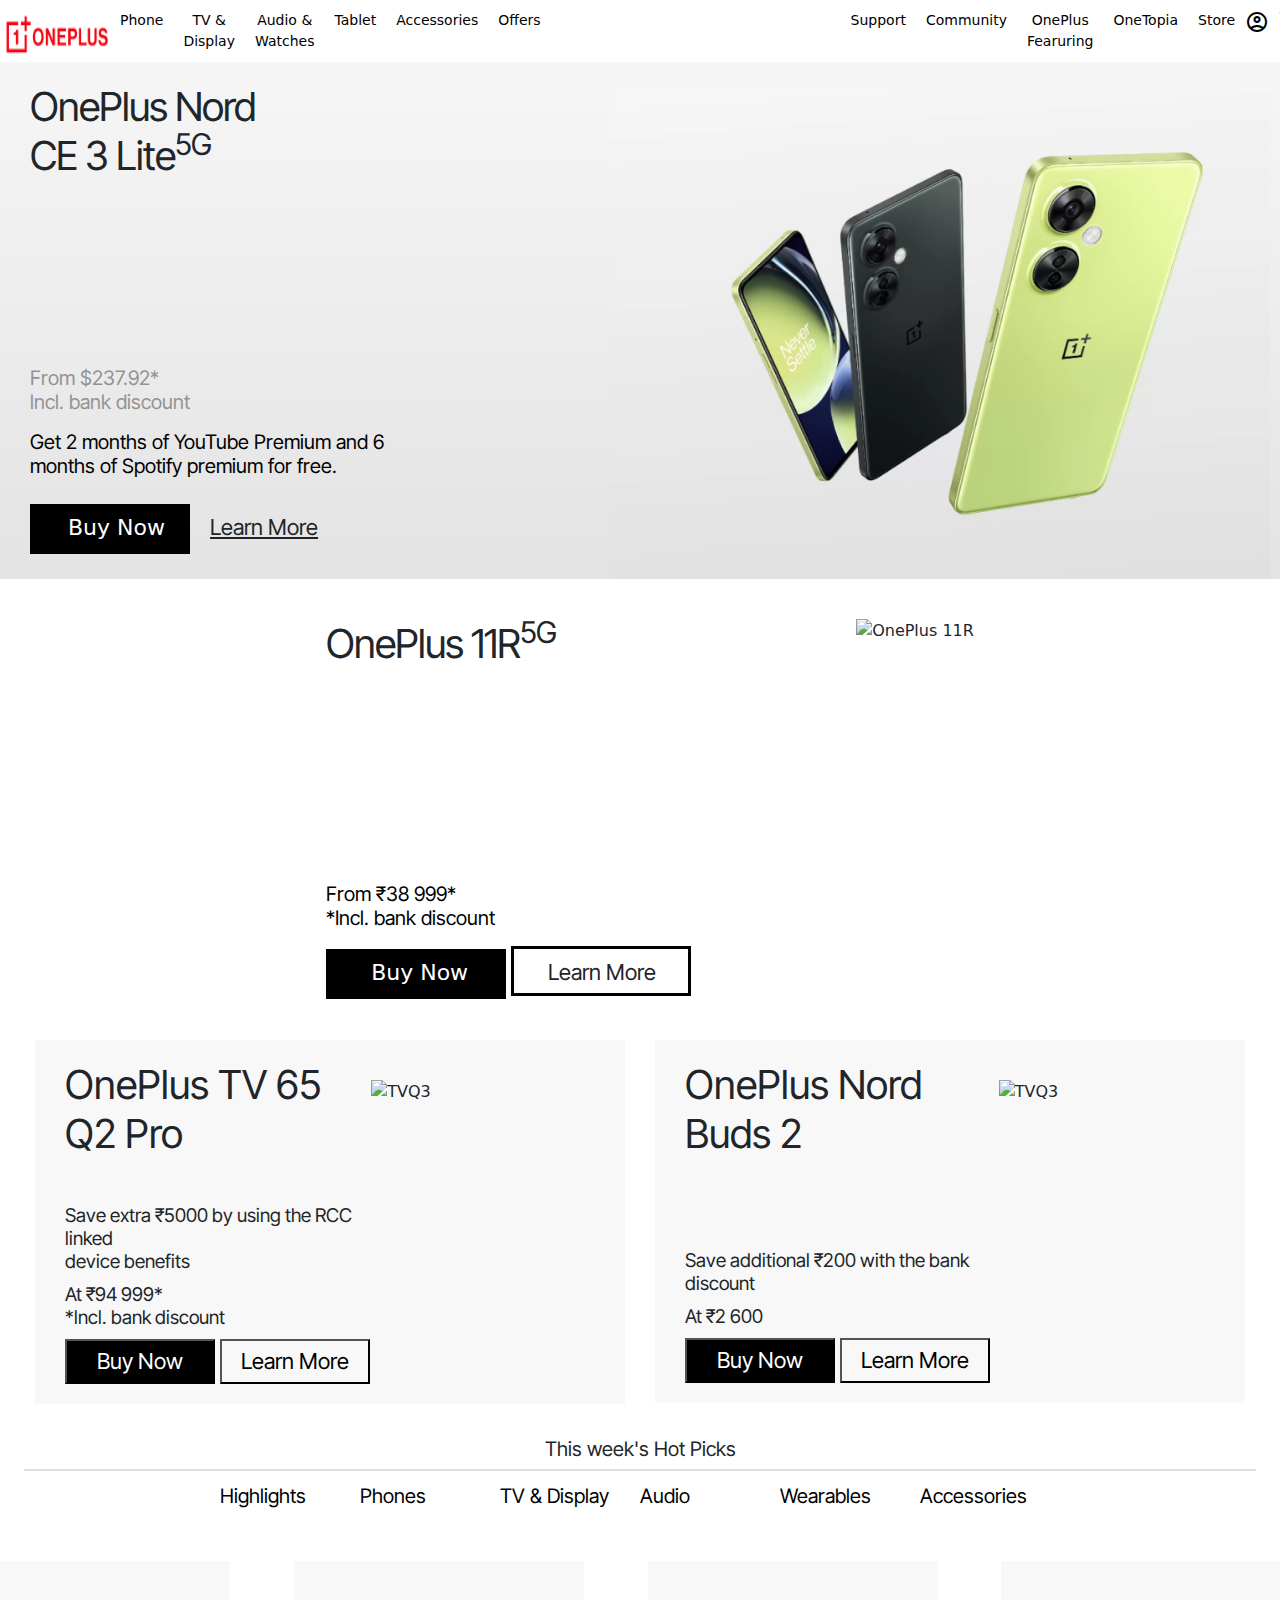
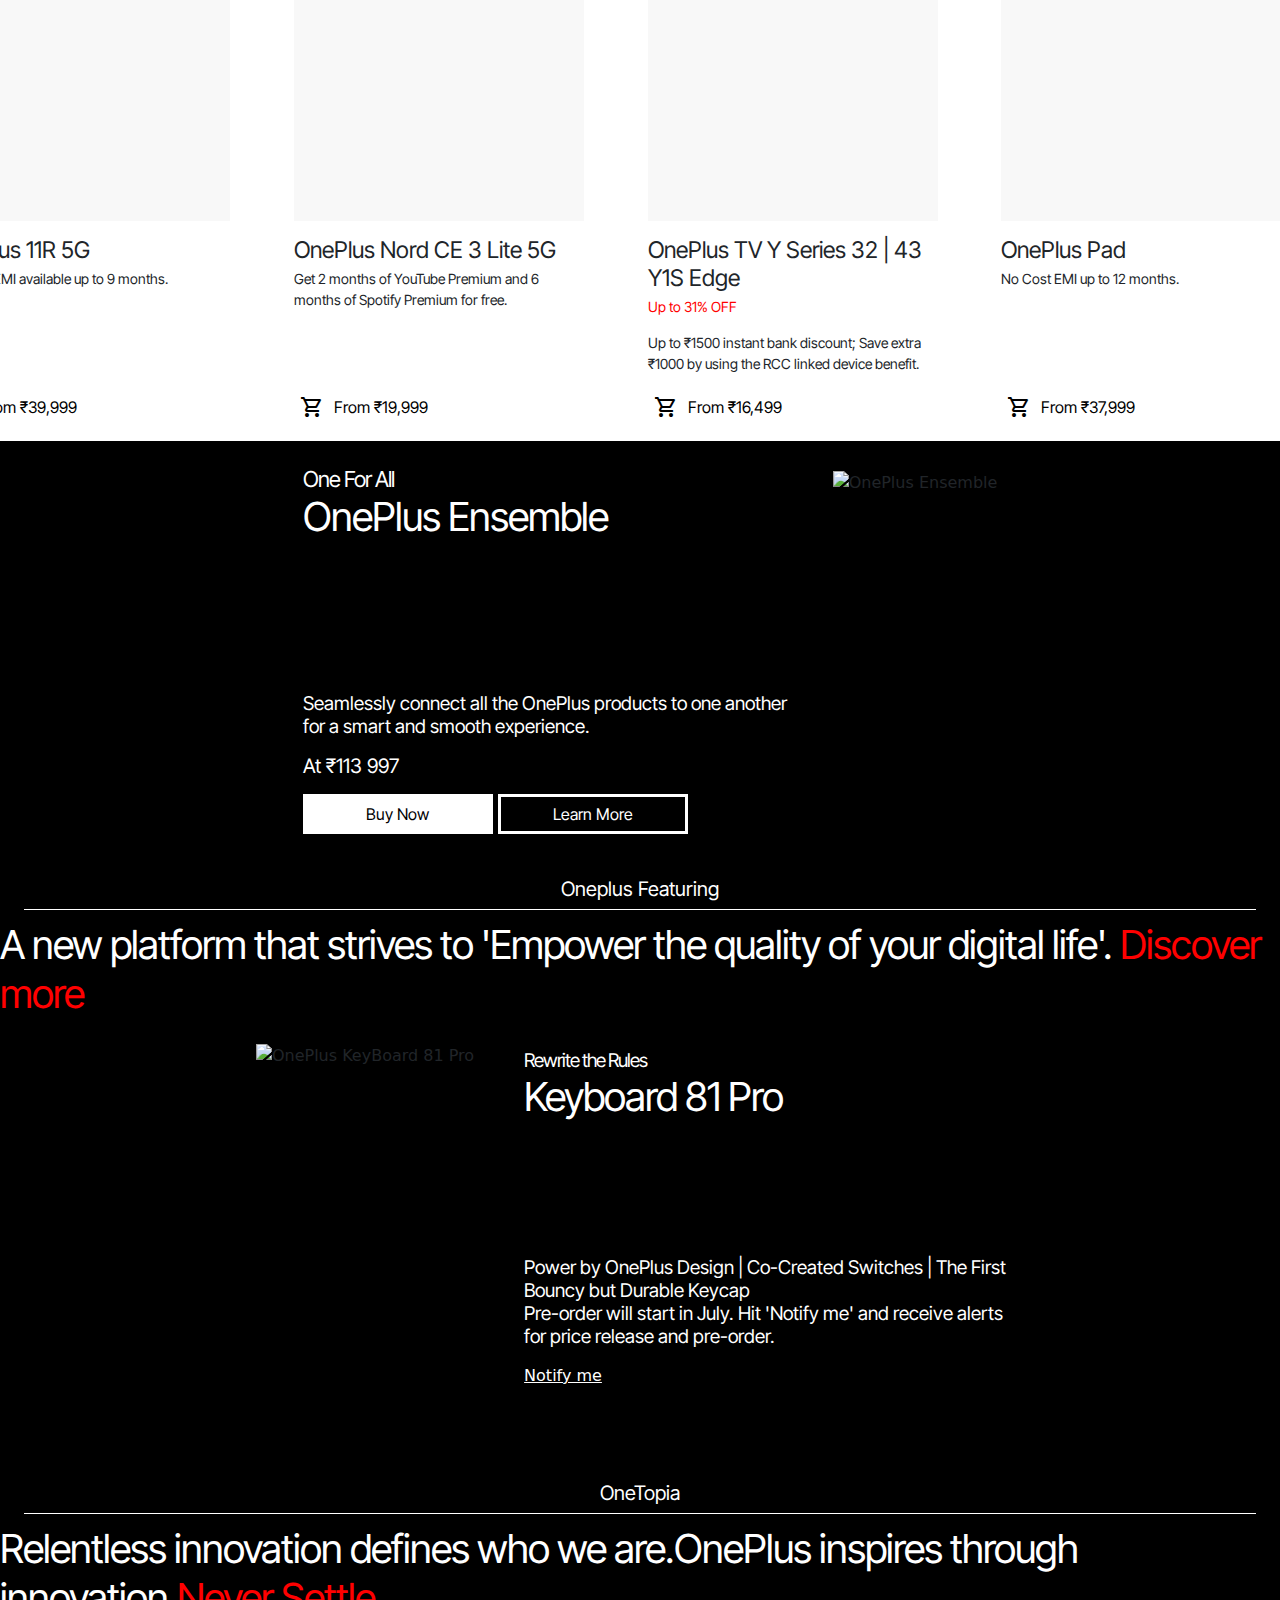
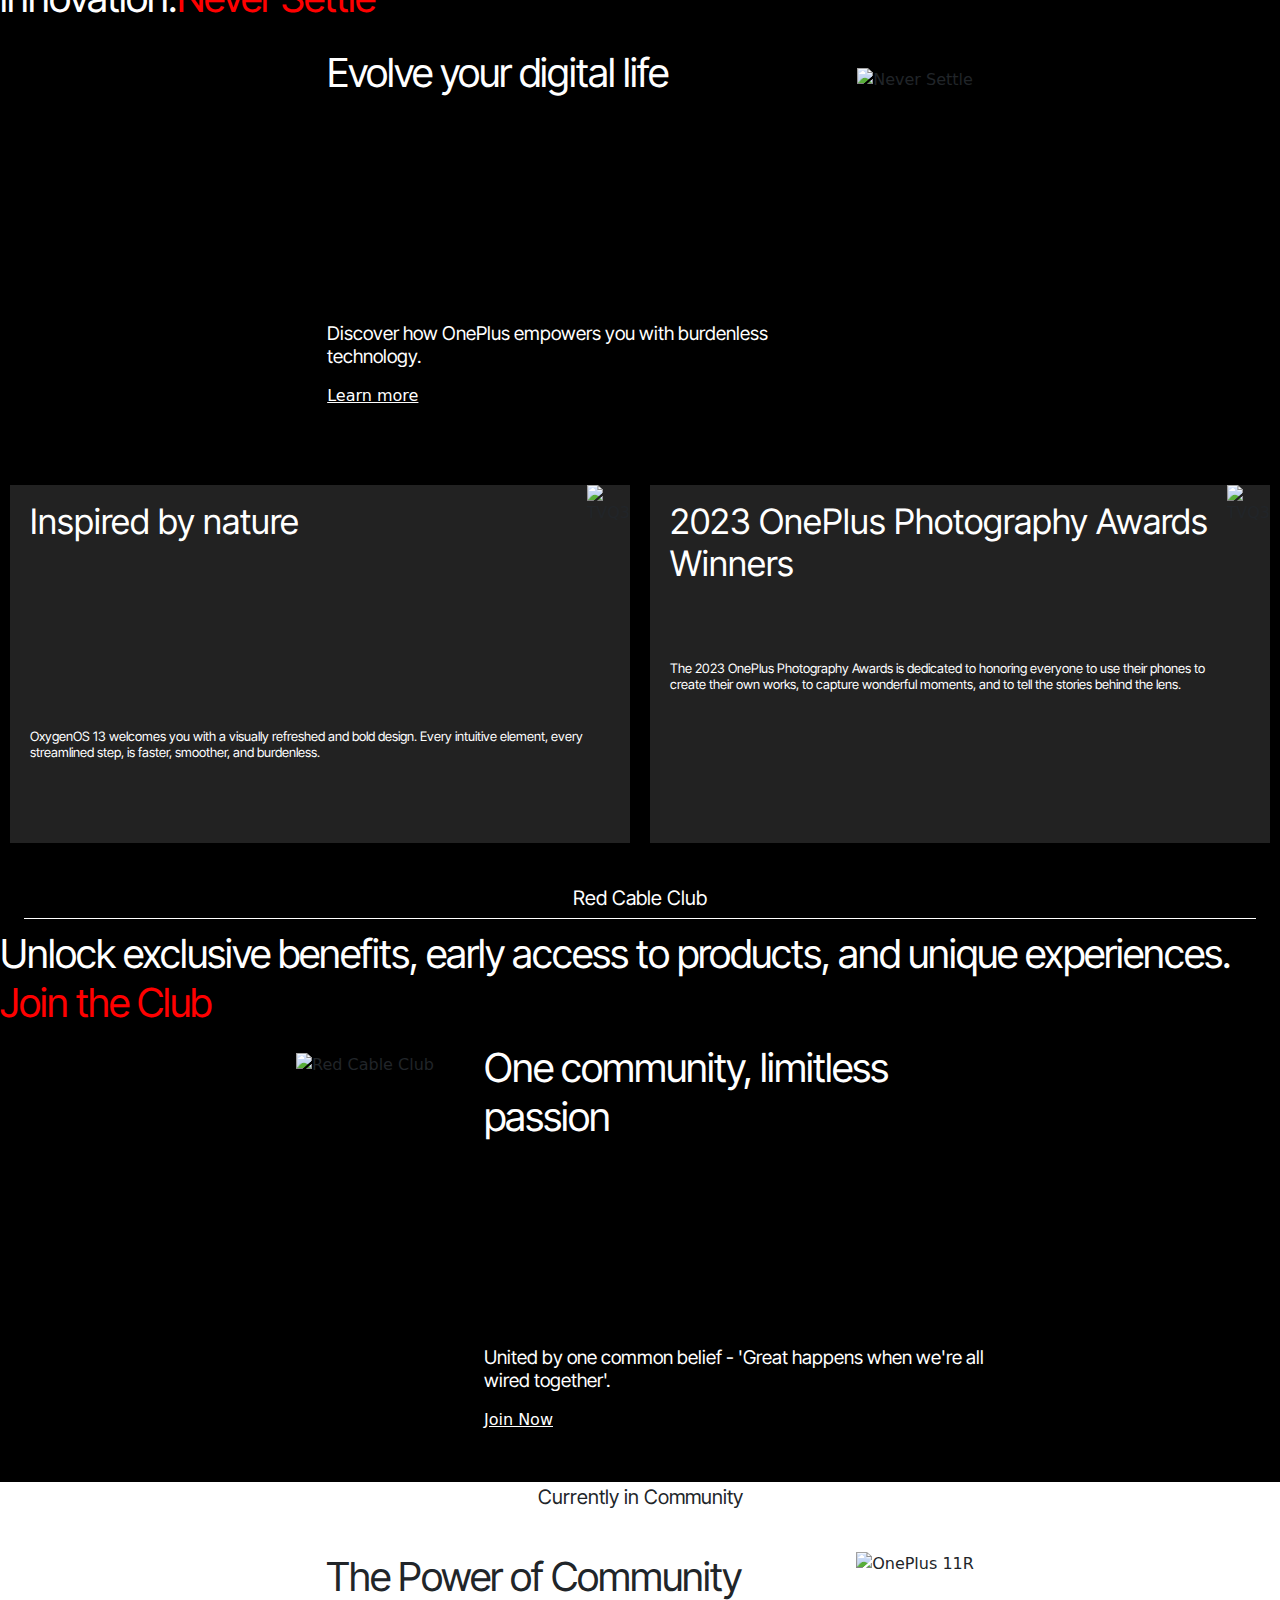
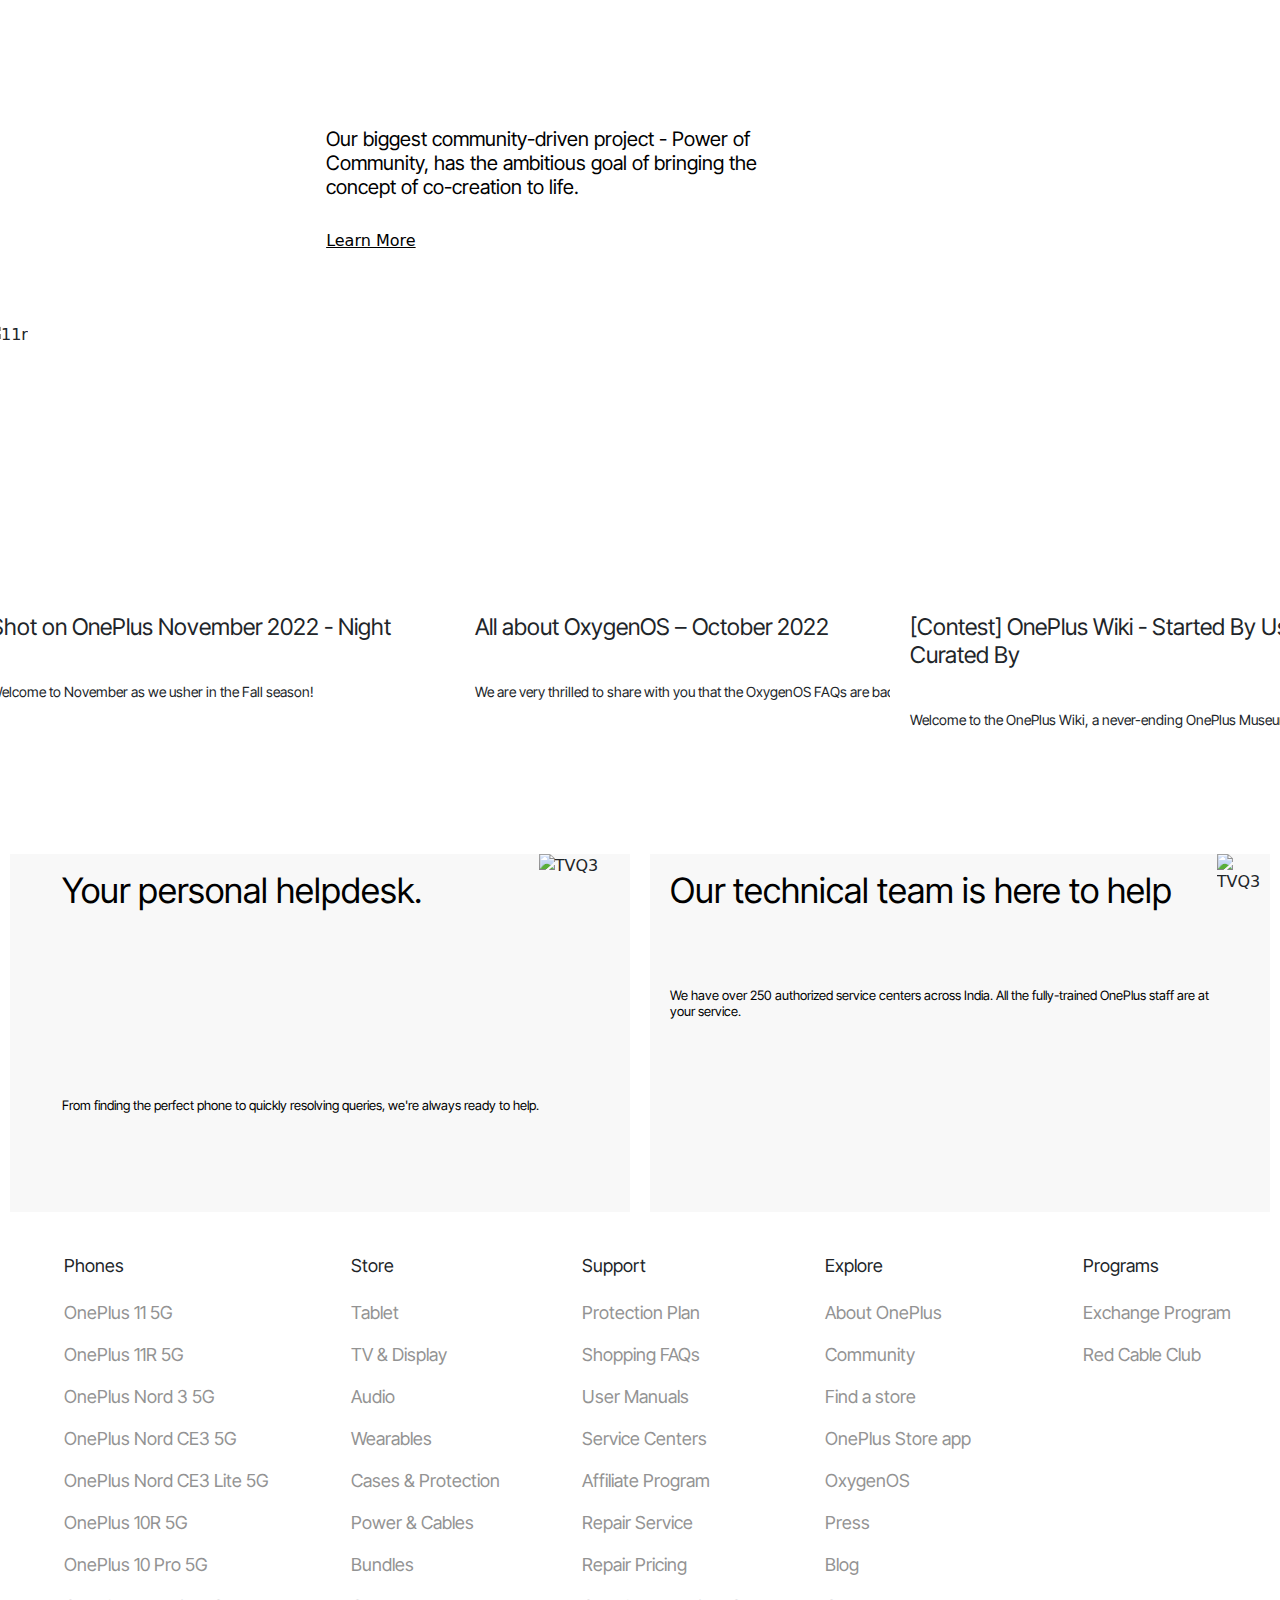
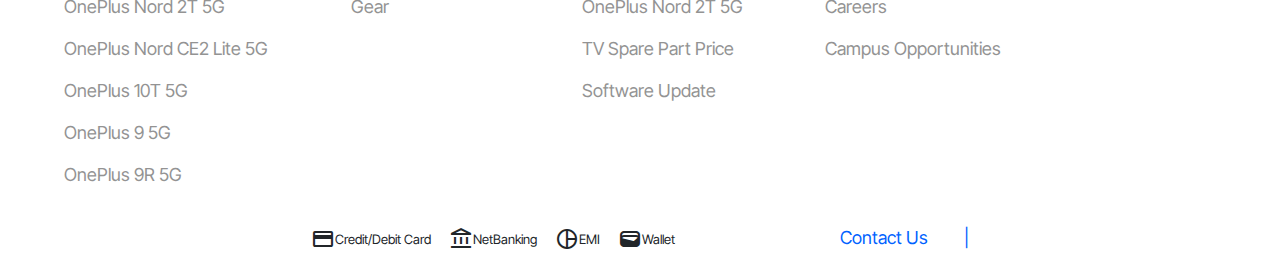
==== index.html @ 170c8ca6 "added more content to the page." ====
<!DOCTYPE html>
<html lang="en">
<head>
    <meta charset="UTF-8">
    <meta name="viewport" content="width=device-width, initial-scale=1.0">
    <title>OnePlus</title>
    <link rel="stylesheet" href="Assets/style.css">
    <link rel="stylesheet" href="Assets/mediaquaries.css">
    <link rel="stylesheet" href="https://cdn.jsdelivr.net/npm/bootstrap@5.3.0/dist/css/bootstrap.min.css">
    <link rel="stylesheet" href="https://fonts.googleapis.com/css2?family=Material+Symbols+Outlined:opsz,wght,FILL,GRAD@48,400,0,0" />
    <link rel="stylesheet" href="https://fonts.googleapis.com/css2?family=Material+Symbols+Outlined:opsz,wght,FILL,GRAD@48,400,0,0" />
    <link rel="stylesheet" href="https://fonts.googleapis.com/css2?family=Material+Symbols+Outlined:opsz,wght,FILL,GRAD@48,400,0,0" />
    <link rel="preconnect" href="https://fonts.googleapis.com">
    <link rel="preconnect" href="https://fonts.gstatic.com" crossorigin>
    <link href="https://fonts.googleapis.com/css2?family=Inter+Tight:wght@500&display=swap" rel="stylesheet">
    <link rel="stylesheet" href="https://fonts.googleapis.com/css2?family=Material+Symbols+Outlined:opsz,wght,FILL,GRAD@48,400,0,0" />
    <link rel="stylesheet" href="https://fonts.googleapis.com/css2?family=Material+Symbols+Outlined:opsz,wght,FILL,GRAD@48,400,0,0" />
    <link rel="stylesheet" href="https://fonts.googleapis.com/css2?family=Material+Symbols+Outlined:opsz,wght,FILL,GRAD@48,400,0,0" />
    <link rel="stylesheet" href="https://fonts.googleapis.com/css2?family=Material+Symbols+Outlined:opsz,wght,FILL,GRAD@48,400,0,0" />
</head>
<body>
    <div class="nav-contai">
            <div class="topnav">
                <img class="logo" src="Assets/Images/logo.png" alt="OnePlus">
                <a href="#home">Phone</a>
                <a href="#news">TV & Display</a>
                <a href="#contact">Audio & Watches</a>
                <a href="#about">Tablet</a>
                <a href="#about">Accessories</a>
                <a href="#about">Offers</a>
            </div>
            <div class="toprightnav">                                               
                <a href="#about">Support</a>
                <a href="#about">Community</a>
                <a href="#contact">OnePlus Fearuring</a>
                <a href="#news">OneTopia</a>
                <a href="#home">Store</a>
                <span style="margin-right: 10px;" class="material-symbols-outlined header">account_circle</span>
                <span style="margin-right: 10px;" class="material-symbols-outlined header">shopping_cart</span>
                <span style="margin-right: 10px;" class="material-symbols-outlined header">search</span>
            </div>   
    </div>

    <div class="CE3lite-contain">
        <div class="content-ce3lite">
            <div class="about-ce3lite">
                <div class="ce3title">
                    <p>OnePlus Nord<br>CE 3 Lite<sup>5G</sup></p>
                </div>
                <p class="pricece3">From $237.92*<br>lncl. bank discount</p>
                <p class="offerce3">Get 2 months of YouTube Premium and 6<br>months of Spotify premium for free.</p>
                <div class="buynow">
                    <p class="text_buynow">Buy Now</p>
                </div>
                <p class="learnmorece3">Learn More</p>
            </div>

            <div>
                <img class="ce3imag" src="Assets/Images/ce 3 lite.png" alt="OnePlus CE3lite">
            </div>
        </div>
    </div>

    <div class="one11R-contain">
        <div class="content-11r">
            <div class="about-11r">
                <p class="title11R">OnePlus 11R<sup>5G</sup></p>
                <p class="offer11r">Save additional ₹6 000 with exchange bonus and ₹1 000 with bank discount.<BR>No Cost EMI available up to 12 months.</p>
                <p class="pricec11r">From ₹38 999*<br>*Incl. bank discount</p>
                <div class="buynow11r">
                    <p class="text_buynow11r">Buy Now</p>                
                </div>
                <div class="learnmore11r">
                    <p class="textlearnmore11r">Learn More</p>
                </div>
            </div>

            <div>
                <img class="image11R" src="https://oasis.opstatics.com/content/dam/oasis/page/2023/in/large-card/oneplus-11/Large_product_card_3model_PC.jpg.thumb.webp" alt="OnePlus 11R">
            </div>
        </div>
    </div>

    <div class="two-product-container">
        <div class="TVQ2">
            <div class="about-tvq2">
                <div class="title-tvq2">
                    <p>OnePlus TV 65<br>Q2 Pro</p>
                </div>
                <p class="offer-tvq2">Save extra ₹5000 by using the RCC linked<br>device benefits</p>
                <p class="price-tvq2">At ₹94 999*<br>*lncl. bank discount</p>
                <button class="buynowtvq2">Buy Now</button>
                <button class="learnmoretvq2">Learn More</button>
            </div>

            <div class="image-cont-tvq2">
                <img class="imagetvq2" src="https://oasis.opstatics.com/content/dam/oasis/page/2023/in/medium-product-card/TV-65-Q2-Pro-pc-2.7.png.thumb.webp" alt="TVQ3">
            </div>
        </div>
        <div class="nordbuds">
            <div class="about-nordbuds">
                <div class="title-nordbuds">
                    <p>OnePlus Nord<br>Buds 2</p>
                </div>
                <p class="offer-nordbuds">Save additional ₹200 with the bank discount</p>
                <p class="price-nordbuds">At ₹2 600</p>
                <button class="buynownordbuds">Buy Now</button>
                <button class="learnmorenordbuds">Learn More</button>
            </div>

            <div class="image-cont-nordbuds">
                <img class="imagenordbuds" src="https://oasis.opstatics.com/content/dam/oasis/page/2023/in/medium-product-card/Nord-buds-2-pc.png.thumb.webp" alt="TVQ3">
            </div>
        </div>
    </div>

    <div class="This_week">
        <div class="this_week_title">
            <p class="hot_picks">
                This week's Hot Picks
            </p>
            <div class="empty_div_1"></div>
        </div>

        <div class="this_week_line"></div>

        <div class="this_week_list">
            <div class="this_week_list_items">
                <a href="#home">Highlights</a>
                <a href="#news">Phones</a>
                <a href="#contact">TV & Display</a>
                <a href="#about">Audio</a>
                <a href="#about">Wearables</a>
                <a href="#about">Accessories</a>
            </div>
            <div class="empty_div_2"></div>
        </div>

        <div class="this_week_product">
            <div class="this_week_11r">
                <div class="main_contain">
                    <div class="image_contain">
                        <img class="this_week_11r_img" src="https://image01-in.oneplus.net/ebp/202305/31/1-m00-51-66-cpgm7wr26omaegnzaaniaca13ya555.png" alt="11r">
                    </div>
                    <P class="this_week_11r_title">OnePlus 11R 5G</P>
                    <p class="this_week_11r_des">No Cost EMI available up to 9 months.</p>
                    <button style="margin-top: 95px;" class="price_button"><span style="margin-right: 10px;" class="material-symbols-outlined">shopping_cart</span>From ₹39,999</button>
                </div>
            </div>
            <div class="this_week_ce3lte">
                <div class="main_contain">
                    <div class="image_contain">
                        <img class="this_week_ce3_img" src="https://image01-in.oneplus.net/ebp/202303/29/1-m00-50-fd-cpgm7wqj5riagurqaakzkxnnips198.png" alt="">
                    </div>
                    <p class="this_week_ce3lte_title">OnePlus Nord CE 3 Lite 5G</p>
                    <p class="this_week_ce3lte_des">Get 2 months of YouTube Premium and 6 months of Spotify Premium for free.</p>
                    <button style="margin-top: 74px;" class="price_button"><span style="margin-right: 10px;" class="material-symbols-outlined">shopping_cart</span>From ₹19,999</button>
                </div>
            </div>
            <div class="this_week_tvy">
                <div class="main_contain">
                    <div class="image_contain">
                        <img class="this_week_tvy_img" src="https://image01-in.oneplus.net/ebp/202212/27/1-m00-4c-30-cpgm7moqqlgacqqqaary8omzel0913.png" alt="">
                    </div>
                    <p class="this_week_tvy_title">OnePlus TV Y Series 32 | 43 <br>Y1S Edge</p>
                    <p class="this_week_tvy_offer">Up to 31% OFF</p>
                    <p class="this_week_tvy_des">Up to ₹1500 instant bank discount; Save extra ₹1000 by using the RCC linked device benefit.</p>
                    <button class="price_button"><span style="margin-right: 10px;" class="material-symbols-outlined">shopping_cart</span>From ₹16,499</button>
                </div>
            </div>
            <div class="this_week_pad">
                <div class="main_contain">
                    <div class="image_contain">
                        <img class="this_week_pad_img" src="https://image01-in.oneplus.net/ebp/202304/13/1-m00-51-1b-cpgm7wq35waawfbbaas0vraswfq234.png" alt="">
                    </div>
                    <p class="this_week_pad_title">OnePlus Pad</p>
                    <p class="this_week_pad_des">No Cost EMI up to 12 months.</p>
                    <button style="margin-top: 95px;" class="price_button"><span style="margin-right: 10px;" class="material-symbols-outlined">shopping_cart</span>From ₹37,999</button>
                </div>
            </div>
        </div>
    </div>

    <div style="height: auto;" class="oneplus-more-back-contain">
        <div class="OnePlus-Ensemble">
            <div class="content-ensemble">
                <div class="about-ensemble">
                    <p class="title1ensemble">One For All</p>
                    <p class="title2ensemble">OnePlus Ensemble</p>
                    <p class="offerensemble">Seamlessly connect all the OnePlus products to one another for a smart and smooth experience.</p>
                    <p class="priceensemble">At ₹113 997</p>
                    <button class="buynowensemble">
                        Buy Now               
                    </button>
                    <button class="learnmoreensemble">
                        Learn More
                    </button>
                </div>

                <div>
                    <img class="imageensemble" src="https://oasis.opstatics.com/content/dam/oasis/page/2023/in/home/oneplus-ecosystem/largecard.jpg.thumb.webp" alt="OnePlus Ensemble">
                </div>               
            </div>
        </div>

        <div class="oneplus-featuring">
            <div class="featuring_title">
                <p class="Fearuring-titl">
                    Oneplus Featuring
                </p>
                <div class="empty_div_3"></div>
            </div>
    
            <div class="fearuring_line"></div>
        </div>

        <div class="keyyboard81">
            <div class="ke81-header"><p class="ke81-header-text">A new platform that strives to 'Empower the quality of your digital life'. <span style="color: red;">Discover more</span></p></div>

            <div class="content-ke81">
                <div >
                    <img class="image-ke81" src="https://oasis.opstatics.com/content/dam/oasis/page/2023/home/keyboard/20230406-keyboard-pc.jpg.thumb.webp" alt="OnePlus KeyBoard 81 Pro">
                </div>  

                <div class="about-ke81">
                    <p class="title1ke81">Rewrite the Rules</p>
                    <p class="title2ke81">Keyboard 81 Pro</p>
                    <p class="offereke81">Power by OnePlus Design | Co-Created Switches | The First Bouncy but Durable Keycap <br>Pre-order will start in July. Hit 'Notify me' and receive alerts for price release and pre-order.</p>
                    <p class="notifyke81">Notify me</p>
                </div>  
            </div>           
        </div>

        <div class="topia-contain">
            <div class="topia_title">
                <p class="topia-titl">
                    OneTopia
                </p>
                <div class="empty_div_4"></div>
            </div>
    
            <div class="topia_line"></div>
        </div>

        <div class="Never-Settle">
            <div class="Settle-header"><p class="settle-header-text">Relentless innovation defines who we are.OnePlus inspires through innovation.<span style="color: red;">Never Settle</span> </p></div>

            <div class="content-Settle">
                <div class="about-Settle">
                    <p class="title1Settle">Evolve your digital life</p>
                    <p class="offerSettle">Discover how OnePlus empowers you with burdenless technology.</p>
                    <p class="learnSettle">Learn more</p>
                </div>

                <div>
                    <img class="imageSettle" src="https://oasis.opstatics.com/content/dam/oasis/page/2022/operation/sep/0906/homepage/OneTopia-PC.jpg.thumb.webp" alt="Never Settle">
                </div>               
            </div>
        </div>

        <div class="two-product-container-2">
            <div class="nature">
                <div class="about-nature">
                    <div class="title-nature">
                        <p>Inspired by nature</p>
                    </div>
                    <p class="offer-nature">OxygenOS 13 welcomes you with a visually refreshed and bold design. Every intuitive element, every streamlined step, is faster, smoother, and burdenless.</p>
                </div>
    
                <div class="image-cont-nature">
                    <img class="imagenature" src="https://oasis.opstatics.com/content/dam/oasis/page/2022/new-homepage/na/homepage/oxygenos13-pc.jpg.thumb.webp" alt="TVQ3">
                </div>
            </div>
            <div class="Awards">
                <div class="about-awards">
                    <div class="title-awards">
                        <p>2023 OnePlus Photography Awards Winners</p>
                    </div>
                    <p class="offer-awards">The 2023 OnePlus Photography Awards is dedicated to honoring everyone to use their phones to create their own works, to capture wonderful moments, and to tell the stories behind the lens.</p>
                </div>
    
                <div class="image-cont-awards">
                    <img class="imageawards" src="https://oasis.opstatics.com/content/dam/oasis/page/2023/photo/small-pc.jpg.thumb.webp" alt="TVQ3">
                </div>
            </div>
        </div>

        <div class="topia-contain">
            <div class="topia_title">
                <p class="topia-titl">
                    Red Cable Club
                </p>
                <div class="empty_div_4"></div>
            </div>
    
            <div class="topia_line"></div>
        </div>

        <div class="keyyboard81">
            <div class="ke81-header"><p class="ke81-header-text">Unlock exclusive benefits, early access to products, and unique experiences. <span style="color: red;"> Join the Club</span></p></div>

            <div class="content-ke81"> 
                <div >
                    <img class="image-ke81" src="https://oasis.opstatics.com/content/dam/oasis/page/2023/in/large-card/rcc/RCC-homepage.jpg.thumb.webp" alt="Red Cable Club">
                </div> 

                <div class="about-ke81">
                    <p class="title2ke81">One community, limitless passion</p>
                    <p class="offereke81-2">United by one common belief - 'Great happens when we're all wired together'.</p>
                    <p class="notifyke81">Join Now</p>
                </div>  
            </div>           
        </div>

    </div>

    <div class="this_week_title" style="justify-content: center;">
        <p class="hot_picks">
            Currently in Community
        </p>
        <div class="empty_div_1"></div>
    </div>
    
    <div class="one11R-contain">
        <div class="content-11r">
            <div class="about-11r">
                <p class="title11R">The Power of Community</p>
                <p class="offer11r" style="color: black;">Our biggest community-driven project - Power of Community, has the ambitious goal of bringing the concept of co-creation to life.</p>
                <p class="notifyke81-2" style="color: black; margin-top: 30px;">Learn More</p>
            </div>

            <div>
                <img class="image11R" src="https://oasis.opstatics.com/content/dam/oasis/page/2022/new-homepage/na/homepage/POC-pc.jpg.thumb.webp" alt="OnePlus 11R">
            </div>
        </div>
    </div>

    <div class="this_week_product-2">
        <div class="this_week_11r-2">
            <div class="main_contain-2">
                <div class="image_contain-2">
                    <img class="this_week_11r_img-2" src="https://oasis.opstatics.com/content/dam/oasis/page/2022/na/home/sqcard/card1pc.jpg.thumb.webp" alt="11r">
                </div>
                <P class="this_week_11r_title" style="margin-left: 20px; margin-top: 30px;">Shot on OnePlus November 2022 - Night</P>
                <p class="this_week_11r_des" style="margin-left: 20px; margin-top: 40px;">Welcome to November as we usher in the Fall season!</p>
            </div>
        </div>
        <div class="this_week_ce3lte">
            <div class="main_contain-2">
                <div class="image_contain-2">
                    <img class="this_week_ce3_img-2" src="https://oasis.opstatics.com/content/dam/oasis/page/2022/na/home/sqcard/card2pc.jpg.thumb.webp" alt="">
                </div>
                <p class="this_week_ce3lte_title" style="margin-left: 20px; margin-top: 30px;">All about OxygenOS – October 2022</p>
                <p class="this_week_11r_des" style="margin-left: 20px; margin-top: 40px;">We are very thrilled to share with you that the OxygenOS FAQs are back!</p>
            </div>
        </div>
        <div class="this_week_tvy">
            <div class="main_contain-2">
                <div class="image_contain-2">
                    <img class="this_week_tvy_img-2" src="https://oasis.opstatics.com/content/dam/oasis/page/2022/na/home/sqcard/card3pc.jpg.thumb.webp" alt="">
                </div>
                <p class="this_week_tvy_title" style="margin-left: 20px; margin-top: 30px;">[Contest] OnePlus Wiki - Started By Us, Curated By</p>
                <p class="this_week_11r_des" style="margin-left: 20px; margin-top: 40px;">Welcome to the OnePlus Wiki, a never-ending OnePlus Museum.</p>
            </div>
        </div>
    </div>

    <div class="two-product-container-2">
        <div class="nature-2">
            <div class="about-nature">
                <div class="title-nature-2">
                    <p>Your personal helpdesk.</p>
                </div>
                <p class="offer-nature-2">From finding the perfect phone to quickly resolving queries, we're always ready to help.</p>
            </div>

            <div class="image-cont-nature">
                <img class="imagenature" src="https://oasis.opstatics.com/content/dam/oasis/page/2022/new-homepage/na/homepage/support/Helpdesk-PC.jpg.thumb.webp" alt="TVQ3">
            </div>
        </div>
        <div class="Awards-2">
            <div class="about-awards">
                <div class="title-awards-2">
                    <p>Our technical team is here to help</p>
                </div>
                <p class="offer-awards-2">We have over 250 authorized service centers across India. All the fully-trained OnePlus staff are at your service.</p>
            </div>

            <div class="image-cont-awards">
                <img class="imageawards" src="https://oasis.opstatics.com/content/dam/oasis/page/2022/operation/sep/0906/homepage/Service-Center-desktop.jpg.thumb.webp" alt="TVQ3">
            </div>
        </div>
    </div>

    <div class="footer">
        <div class="footer-pages">
            <div class="phones-list">
            <ul style="list-style-type: none; padding: 0px;">
                <li class="list_title">Phones</li>
                <li class="content">OnePlus 11 5G</li>
                <li class="content">OnePlus 11R 5G</li>
                <li class="content">OnePlus Nord 3 5G</li>
                <li class="content">OnePlus Nord CE3 5G</li>
                <li class="content">OnePlus Nord CE3 Lite 5G</li>
                <li class="content">OnePlus 10R 5G</li>
                <li class="content">OnePlus 10 Pro 5G</li>
                <li class="content">OnePlus Nord 2T 5G</li>
                <li class="content">OnePlus Nord CE2 Lite 5G</li>
                <li class="content">OnePlus 10T 5G</li>
                <li class="content">OnePlus 9 5G</li>
                <li class="content">OnePlus 9R 5G</li>
           </ul>
         </div>
         <div class="store-list">
            <ul style="list-style-type: none; padding: 0px;">
                <li class="list_title">Store</li>
                <li class="content">Tablet</li>
                <li class="content">TV & Display</li>
                <li class="content">Audio</li>
                <li class="content">Wearables</li>
                <li class="content">Cases & Protection</li>
                <li class="content">Power & Cables</li>
                <li class="content">Bundles</li>
                <li class="content">Gear</li>
           </ul>
         </div>
         <div class="support-list">
            <ul style="list-style-type: none; padding: 0px;">
                 <li class="list_title">Support</li>
                 <li class="content">Protection Plan</li>
                 <li class="content">Shopping FAQs</li>
                 <li class="content">User Manuals</li>
                 <li class="content">Service Centers</li>
                 <li class="content">Affiliate Program</li>
                 <li class="content">Repair Service</li>
                 <li class="content">Repair Pricing</li>
                 <li class="content">OnePlus Nord 2T 5G</li>
                 <li class="content">TV Spare Part Price</li>
                 <li class="content">Software Update</li>
            </ul>
         </div>
         <div class="explore-list">
            <ul style="list-style-type: none; padding: 0px;">
                 <li class="list_title">Explore</li>
                 <li class="content">About OnePlus </li>
                 <li class="content">Community</li>
                 <li class="content">Find a store</li>
                 <li class="content">OnePlus Store app</li>
                 <li class="content">OxygenOS</li>
                 <li class="content">Press</li>
                 <li class="content">Blog</li>
                 <li class="content">Careers</li>
                 <li class="content">Campus Opportunities</li>
            </ul>
         </div>
         <div class="program-list">
            <ul style="list-style-type: none; padding: 0px;">
                 <li class="list_title">Programs</li>
                 <li class="content">Exchange Program</li>
                 <li class="content">Red Cable Club</li>
            </ul>
         </div>
        </div>
        <div class="footer-contact">
            <div class="payment">
                <span class="material-symbols-outlined card" style="border-width: 0px;">credit_card</span>
                <p style="font-family: 'Inter Tight', sans-serif;font-size: 13px;margin-bottom: 0px;margin-top: 3px;" >Credit/Debit Card</p>
                <span class="material-symbols-outlined bank">account_balance</span>    
                <p style="font-family: 'Inter Tight', sans-serif;font-size: 13px;margin-bottom: 0px;margin-top: 3px;">NetBanking</p>
                <span class="material-symbols-outlined pie">pie_chart</span>
                <p style="font-family: 'Inter Tight', sans-serif;font-size: 13px;margin-bottom: 0px;margin-top: 3px;">EMI</p>
                <span class="material-symbols-outlined wallet">wallet</span>
                <p style="font-family: 'Inter Tight', sans-serif;font-size: 13px;margin-bottom: 0px;margin-top: 3px;">Wallet</p>
            </div>
            <div class="contact-info">
                <pre style="display: inline-block;font-family: 'Inter Tight', sans-serif;font-size: 18px;color: rgb(0, 98, 255);">Contact Us         |    </pre>
            </div>    
        </div>
    </div>
    
</body>
</html>
---- Assets/style.css ----
body {
  margin: 0;
  font-family: Arial, Helvetica, sans-serif;
}
.nav-contai{
  display: flex;
  gap: 290px;
  justify-content: center;
}
.topnav {
  background-color: white;
  display: flex;
}
.topnav a {
  color: black;
  text-align: center;
  padding-left: 10px;
  padding-right: 10px;
  padding-bottom: 6px;
  text-decoration: none;
  font-size: 14px;
  padding-top: 10px;
}
.logo{
  width: 110px;
  margin-top: 3px;
}
.topnav a:hover {
  border-bottom-style:solid;
  border-color: red;
}
.toprightnav {
  overflow: hidden;
  background-color: white;
  display: flex;
}
.toprightnav a {
  color: black;
  text-align: center;
  padding-left: 10px;
  padding-right: 10px;
  padding-bottom: 5px;
  text-decoration: none;
  font-size: 14px;
  padding: 10px;
}
.toprightnav a:hover {
  border-bottom-style:solid;
  border-color: red;
} 
.header{
  color: black;
  text-align: center;
  text-decoration: none;
  font-size: 14px;
  padding-top: 10px;
}
.header:hover{
  border-bottom-style:solid;
  border-color: red;
}
.CE3lite-contain{
  background: rgb(227,227,227);
  background: linear-gradient(0deg, rgba(227,227,227,1) 0%, rgba(246,246,246,1) 100%);
  height: 650px;
}
.content-ce3lite{
  display: flex;
  justify-content: center;
  gap: 300px;
}
.ce3title{
  font-family: 'Inter Tight', sans-serif;
  font-size: 40px;
  font-style: normal;
  font-weight: 400;
  line-height: normal;
  letter-spacing: -1px;
  display: inline-block;
  margin-top: 61px;
}
.ce3imag{
  width: 700px;
  display: inline-block;
  margin-top: 50px;
}
.pricece3{
  color: #939393;
  font-family: 'Inter Tight', sans-serif;
  font-size: 20px;
  font-style: normal;
  font-weight: 400;
  line-height: normal;
  margin-top: 220px;
}
.offerce3{
  color: #000;
  font-family: 'Inter Tight', sans-serif;
  font-size: 18px;
  font-style: normal;
  font-weight: 400;
  line-height: normal;
  margin-top: 35px;
}
.buynow{
  background-color: #000;
  display: inline-block;
  color: white;
  height: 40px;
  width: 150px;
  margin-top: 10px;
}
.text_buynow{
  margin-top: 7px;
  margin-left: 46px;
}
.learnmorece3{
  display: inline-block;
  font-family: 'Inter Tight', sans-serif;
  font-size: 14px;
  margin-left: 42px;
  text-decoration-line: underline;
}
.title1ensemble{
  margin-bottom: 0px;
  font-family: 'Inter Tight', sans-serif;
  line-height: normal;
  letter-spacing: -1px;
  font-size: 22px;
  color: white;
  margin-top: 15px;
}
.title11R{
  font-family: 'Inter Tight', sans-serif;
  font-size: 40px;
  font-style: normal;
  font-weight: 400;
  line-height: normal;
  letter-spacing: -1px;
  display: inline-block;
  margin-top: 61px;
}
.title2ensemble{
  font-family: 'Inter Tight', sans-serif;
  font-size: 40px;
  font-style: normal;
  font-weight: 400;
  line-height: normal;
  letter-spacing: -1px;
  display: inline-block;
  margin-top: 61px;
  color: white;
}
.offer11r{
  font-size: 15px;
  margin-top: 148px;
  color: #000;
  font-family: 'Inter Tight', sans-serif;
  font-style: normal;
  font-weight: 400;
  line-height: normal;
}
.offerensemble{
  font-size: 15px;
  margin-top: 148px;
  color: #ffffff;
  font-family: 'Inter Tight', sans-serif;
  font-style: normal;
  font-weight: 400;
  line-height: normal;
}
.content-11r,
.content-ensemble{
  display: flex;
  justify-content: center;
  gap: 30px;
}
.about-11r,
.about-ensemble{
  margin: 0px;
}
.image11R,
.imageensemble{
  width: 720px;
  margin-top:70px;
}
.learnmore11r{
  display: inline-block;
  border: solid black 3px;
  padding: 0px;
  width: 220px;
}
.buynow11r{
  width: 220px;
  display: inline-block;
  background-color: #000;
  color: white;

  height: 40px;
  margin-top: 0px;
}
.text_buynow11r{
  margin-left: 80px;
  margin-top: 8px;
}
.priceensemble{
  color: #ffffff;
  font-family: 'Inter Tight', sans-serif;
  font-size: 18px;
  font-style: normal;
  font-weight: 400;
  line-height: normal;
}
.oneplus-more-back-contain{
  background-color: #000;
}
.pricec11r{
  color: #000;
  font-family: 'Inter Tight', sans-serif;
  font-size: 18px;
  font-style: normal;
  font-weight: 400;
  line-height: normal;
}
.textlearnmore11r{
  margin-bottom: 5px;
  margin-top: 7px;
  font-family: 'Inter Tight', sans-serif;
  margin-left: 65px;
}
.footer-pages{
  display: flex;
  grid-template-columns: 420px 240px 240px 240px 240px;
  justify-content: center;
  gap: 85px;
}
.list_title{
  font-family: 'Inter Tight', sans-serif;
  font-size: 18px;
  font-style: normal;
  margin-bottom: 20px;
}
.content{
  font-family: 'Inter Tight', sans-serif;
  font-size: 18px;
  font-style: normal;
  margin-top: 15px;
  color: #939393;
}
.phones-list,
.store-list,
.support-list,
.explore-list,
.program-list{
  margin-top: 61px;
}
.payment{
  display: flex;
  margin-top: 61px;
}
.wallet,
.pie,
.bank{
  margin-left: 18px;
}
.footer-contact{
  display: flex;
  grid-template-columns: 600px 300px;
  column-gap: 0px;
  justify-content: center;
  align-items: center;
  gap: 300px;
}
.contact-info{
  margin-top: 79px;
}
.two-product-container{
  margin-top: 61px;
  display: flex;
  justify-content: center;
  gap: 20px;
}
.TVQ2{
  width: 586px;
  height: 350px;
  background-color: #F8F8F8;
}
.about-tvq2,
.about-nordbuds{
  display: inline-block;
}
.title-tvq2,
.title-nordbuds{
  font-family: 'Inter Tight', sans-serif;
  font-size: 35px;
  font-style: normal;
  font-weight: 400;
  line-height: normal;
  display: inline-block;
  margin-top: 15px;
}
.offer-tvq2{
  font-size: 13px;
  font-family: 'Inter Tight', sans-serif;
  line-height: normal;
  margin-bottom: 10px;
  margin-top: 90px;
}
.price-tvq2,
.price-nordbuds{
  font-family: 'Inter Tight', sans-serif;
  font-weight: 400;
  line-height: normal;
  margin-bottom: 10px;
}
.buynowtvq2,
.buynownordbuds{
  background-color: #000;
  color: white;
  height: 37px;
  width: 130px;
  font-family: 'Inter Tight', sans-serif;
}
.learnmoretvq2,
.learnmorenordbuds{
  height: 37px;
  width: 130px;
  background-color: #F8F8F8;
  font-family: 'Inter Tight', sans-serif;
}
.imagetvq2,
.imagenordbuds{
  width: 280px;
}
.image-cont-tvq2,
.image-cont-nordbuds{
  width: 280px;
}
.TVQ2,
.nordbuds{
  display: flex;
  justify-content: center;
}
.nordbuds{
  width: 586px;
  height: 350px;
  background-color: #F8F8F8;
}
.offer-nordbuds{
  font-size: 13px;
  font-family: 'Inter Tight', sans-serif;
  line-height: normal;
  margin-bottom: 10px;
  margin-top: 130px;
}
.This_week{
  background-color: rgb(255, 255, 255);
  height: auto;
  display: flex;
  flex-direction: column;
  align-items: center;
  margin-top: 61px;
}
.hot_picks{
  font-family: 'Inter Tight', sans-serif; 
  font-size: 20px;
  margin: 0px;
}
.oneplus-featuring{
  margin-top: 40px;
  display: flex;
  flex-direction: column;
  justify-content: center;
  align-items: center;
}
.Fearuring-titl{
  font-family: 'Inter Tight', sans-serif; 
  font-size: 20px;
  margin: 0px;
  color: white;
}
.this_week_line{
  background-color: #00000021;
  height: 2px;
  width: 1192px;
  vertical-align: middle;
  align-self: center;
}
.fearuring_line{
  background-color: #ffffff;
  height: 1px;
  width: 1232px;
}
.empty_div_1,
.empty_div_2{
  background-color: #00000000;
  height: 10px;
  width: 200px;
}
.empty_div_3{
  background-color: #00000000;
  height: 10px;
  width: 200px;
}
.featuring_title{
  display: flex;
  gap: 870px;
  margin-bottom: 5px;
  justify-content: start;
}
.this_week_title{
  display: flex;
  gap: 800px;
  margin-bottom: 5px;
}
.this_week_list_items{
  display: flex;
  gap: 35px;
}
.this_week_list_items a{
  text-decoration: none;
  color: #000;
  font-size: 20px;
}
.this_week_list{
  display: flex;
  gap: 303px;
  margin-top: 20px;
}
.this_week_product{
  display: flex;
  gap:  10px;
  margin-top: 50px;
}
.main_contain{
  background-color: rgb(255, 255, 255);
  height: 470px;
  width: 290px;
}
.main_contain-2{
  background-color: rgb(255, 255, 255);
  height: 470px;
  width: 470px;
}
.image_contain{
  background-color: #F8F8F8;
  width: 290px;
  height: 260px;
}
.this_week_product-2{
  justify-content: center;
  display: flex;
  margin-top: 50px;
}
.image_contain-2{
  background-color: #78626200;
  width: 350px;
  height: 260px;
}
.this_week_11r_img,
.this_week_ce3_img,
.this_week_tvy_img,
.this_week_pad_img{
  width: 260px;
  margin-left: 15px;
}
.this_week_11r_img-2,
.this_week_ce3_img-2,
.this_week_tvy_img-2{
  width: 420px;
  margin-left: 15px;
}
.this_week_11r_title,
.this_week_pad_title,
.this_week_ce3lte_title,
.this_week_tvy_title{
  font-family: 'Inter Tight', sans-serif;
  font-size: 23px;
  margin-bottom: 4px;
  margin-top: 15px;
  line-height: normal;
}
.this_week_11r_des,
.this_week_pad_des,
.this_week_ce3lte_des,
.this_week_tvy_des{
  font-family: 'Inter Tight', sans-serif;
  font-size: 14px;
  margin-bottom: 10px;
}
.this_week_tvy_offer{
  font-family: 'Inter Tight', sans-serif;
  font-size: 14px;
  color: red;
  margin-bottom: 15px;
}
.buynowensemble{
  width: 230px;
  border: none;
  height: 47px;
  font-family: 'Inter Tight', sans-serif;
  font-size: 20px;
  justify-content: start;
  align-items: center;
  background-color: #ffffff;
}
.learnmoreensemble{
  width: 230px;
  border: none;
  height: 47px;
  font-family: 'Inter Tight', sans-serif;
  font-size: 20px;
  color: white;
  justify-content: start;
  align-items: center;
  background-color: black;
  border: solid;
  border-color: white;
}
.price_button{
  width: 290px;
  border: none;
  height: 47px;
  font-family: 'Inter Tight', sans-serif;
  font-size: 16px;
  display: flex;
  justify-content: start;
  align-items: center;
  background-color: #ffffff;
}

/*keyboard 81pro CSS*/
.ke81-header{
  color: white;
  font-family: 'Inter Tight', sans-serif;
  font-size: 40px;
  font-style: normal;
  font-weight: 400;
  line-height: normal;
  letter-spacing: -1px;
}
.offereke81{
  font-size: 15px;
  color: #ffffff;
  font-family: 'Inter Tight', sans-serif;
  font-style: normal;
  font-weight: 400;
  line-height: normal;
  margin-top: 170px;
}
.image-ke81{
  width: 720px;
}
.title1ke81{
  margin-bottom: 0px;
  font-family: 'Inter Tight', sans-serif;
  line-height: normal;
  letter-spacing: -1px;
  font-size: 22px;
  color: white;
  margin-top: 15px;
}
.title2ke81{
  font-family: 'Inter Tight', sans-serif;
  font-size: 40px;
  font-style: normal;
  font-weight: 400;
  line-height: normal;
  letter-spacing: -1px;
  color: white;
}
.content-ke81{
  display: flex;
  justify-content: center;
  gap: 20px;
}
.ke81-header{
  display: flex;
  align-self: center;
  justify-content: center;
}
.notifyke81{
  color: white;
  text-decoration: underline;
  font-size: 16px;
  margin-bottom: 50px;
}
.notifyke81-2{
  color: white;
  text-decoration: underline;
  font-size: 16px;
  margin-bottom: 20px;
}

/*Onetopia headder css*/
.topia-contain{
  margin-top: 40px;
  display: flex;
  flex-direction: column;
  justify-content: center;
  align-items: center;
}
.topia-titl{
  font-family: 'Inter Tight', sans-serif; 
  font-size: 20px;
  margin: 0px;
  color: white;
}
.topia_line{
  background-color: #ffffff;
  height: 1px;
  width: 1232px;
}
.empty_div_4{
  background-color: #00000000;
  height: 10px;
  width: 200px;
}
.topia_title{
  display: flex;
  gap: 870px;
  margin-bottom: 5px;
  justify-content: start;
}
/*Never Settle*/
.imageSettle{
  width: 720px;
}
.Settle-header{
  color: white;
  font-family: 'Inter Tight', sans-serif;
  font-size: 40px;
  font-style: normal;
  font-weight: 400;
  line-height: normal;
  letter-spacing: -1px;
}
.offerSettle{
  font-size: 15px;
  color: #ffffff;
  font-family: 'Inter Tight', sans-serif;
  font-style: normal;
  font-weight: 400;
  line-height: normal;
  margin-top: 170px;
}
.title1Settle{
  font-family: 'Inter Tight', sans-serif;
  font-size: 40px;
  font-style: normal;
  font-weight: 400;
  line-height: normal;
  letter-spacing: -1px;
  color: white;
}
.content-Settle{
  display: flex;
  justify-content: center;
  gap: 20px;
}
.Settle-header{
  display: flex;
  align-self: center;
  justify-content: center;
}
.learnSettle{
  color: white;
  text-decoration: underline;
  font-size: 16px;
}

/*two container 2*/
.two-product-container-2{
  margin-top: 61px;
  display: flex;
  justify-content: center;
  gap: 20px;
}
.about-nature,
.about-awards{
  display: inline-block;
}
.title-nature-2,
.title-awards-2{
  font-family: 'Inter Tight', sans-serif;
  font-size: 35px;
  font-style: normal;
  font-weight: 400;
  line-height: normal;
  display: inline-block;
  margin-top: 15px;
  color: rgb(0, 0, 0);
  margin-left: 20px;
}
.title-nature,
.title-awards{
  font-family: 'Inter Tight', sans-serif;
  font-size: 35px;
  font-style: normal;
  font-weight: 400;
  line-height: normal;
  display: inline-block;
  margin-top: 15px;
  color: white;
  margin-left: 20px;
}
.offer-nature-2{
  font-size: 13px;
  font-family: 'Inter Tight', sans-serif;
  line-height: normal;
  margin-bottom: 10px;
  margin-top: 170px;
  color: rgb(0, 0, 0);
  margin-left: 20px;
}
.imagenature,
.imageawards{
  width: 280px;
}
.nature,
.Awards{
  display: flex;
  justify-content: center;
  width: 620px;
  height: 358px;
  background-color: #222222;
}
.nature-2,
.Awards-2{
  display: flex;
  justify-content: center;
  width: 620px;
  height: 358px;
  background-color: #F8F8F8;
}
.offer-awards{
  font-size: 13px;
  font-family: 'Inter Tight', sans-serif;
  line-height: normal;
  margin-bottom: 10px;
  margin-top: 60px;
  color: white;
  margin-left: 20px;
}
.offer-awards-2{
  font-size: 13px;
  font-family: 'Inter Tight', sans-serif;
  line-height: normal;
  margin-bottom: 10px;
  margin-top: 60px;
  color: rgb(0, 0, 0);
  margin-left: 20px;
}
---- Assets/mediaquaries.css ----
@media only screen and (max-width: 600px) {
    .nav-contai{
        width:100%;
        justify-content: center;
    }
    .topnav a,
    .toprightnav{
        display: none;
    }
    .CE3lite-contain,
    .one11R-contain,
    .OnePlus-Ensemble,
    .keyyboard81,
    .Never-Settle{
        width: 100%;
        height: auto;
    }
    .content-ce3lite,
    .content-11r,
    .content-ensemble,
    .content-ke81,
    .content-Settle{
        display: flex;
        flex-direction: column;
        margin-left: 10px;
        margin-right: 10px;
        gap: 0px;
    }
    .learnmoreensemble,
    .buynowensemble{
        width: 110px;
        height: 40px;
        font-size: 14px;
    }
    .ke81-header-text,
    .settle-header-text{
        font-size: 26px;
    }
    .ce3title,
    .title11R{
        font-family: 'Inter Tight', sans-serif;
        font-size: 30px;
        font-style: normal;
        font-weight: 400;
        line-height: normal;
        letter-spacing: -1px;
        margin-top: 20px;
    }
    .title1ke81{
        font-size: 20px;
    }
    .title2ke81{
        font-family: 'Inter Tight', sans-serif;
        font-size: 30px;
        font-style: normal;
        font-weight: 400;
        line-height: normal;
        letter-spacing: -1px;
        margin-top: 0px;
    }
    .title2ensemble,
    .title1Settle{
        font-family: 'Inter Tight', sans-serif;
        font-size: 30px;
        font-style: normal;
        font-weight: 400;
        line-height: normal;
        letter-spacing: -1px;
        margin-top: 0px;
    }
    .pricece3{
        color: #939393;
        font-family: 'Inter Tight', sans-serif;
        font-size: 16px;
        font-style: normal;
        font-weight: 400;
        line-height: normal;
        margin-top: 10px;
      }
    .offerce3,
    .pricec11r,
    .priceensemble{
        font-family: 'Inter Tight', sans-serif;
        font-size: 15px;
        font-style: normal;
        font-weight: 400;
        line-height: normal;
        margin-top: 15px;
      }
    .buynow{
        background-color: #000;
        display: inline-block;
        color: white;
        height: 30px;
        width: 100px;
        margin-top: 10px;
      }
    .text_buynow{
        margin-top: 3px;
        margin-left: 21px;
        font-size: 15px;
      }
    .learnmorece3{
        display: inline-block;
        font-family: 'Inter Tight', sans-serif;
        font-size: 15px;
        margin-left: 22px;
        text-decoration-line: underline;
      }
    .offer11r{
        font-size: 15px;
        margin-top: 15px;
        font-family: 'Inter Tight', sans-serif;
        font-style: normal;
        font-weight: 400;
        line-height: normal;
    }
    .offereke81,
    .offerSettle,
    .offerensemble{
        font-size: 15px;
        margin-top: 15px;
        font-family: 'Inter Tight', sans-serif;
        font-style: normal;
        font-weight: 400;
        line-height: normal;
        color: white;
      }

    .offereke81-2{
        font-size: 15px;
        margin-top: 15px;
        font-family: 'Inter Tight', sans-serif;
        font-style: normal;
        font-weight: 400;
        line-height: normal;
        color: white;
    }
    .image11R,
    .ce3imag,
    .imageensemble,
    .image-ke81,
    .imageSettle{
        max-width: 100%; 
        height: auto; 
        margin-top: 10px;
    }
    .image-ke81-2{
        max-width: 100%; 
        height: auto; 
        margin-top: 10px;
    }
    .textlearnmore11r{
        margin-bottom: 0;
        margin-top: 7px;
        font-family: 'Inter Tight', sans-serif;
        margin-left: 20px;
        font-size: 15px;
    }
    .learnmore11r{
        display: inline-block;
        border: solid black 3px;
        padding: 0px;
        width: 120px;
        height: 40px;
    }
    .buynow11r{
        width: 120px;
        display: inline-block;
        background-color: #000;
        color: white;
        height: 40px;
        margin-top: 0px;
    }
    .text_buynow11r{
        margin-left: 32px;
        margin-top: 10px;
        font-size: 15px;
    }
    .two-product-container{
        margin-top: 31px;
        display: flex;
        justify-content: center;
        flex-direction: column;
        gap: 10px;
        margin-left: 10px;
        margin-right: 10px;
    }
    .TVQ2,
    .nordbuds{
        width: 100%;
        height: auto;
        background-color: #F8F8F8;
        display: flex;
        justify-content: center;
    }
    .title-tvq2,
    .title-nordbuds{
        font-family: 'Inter Tight', sans-serif;
        font-size: 20px;
        font-style: normal;
        font-weight: 400;
        line-height: normal;
        display: inline-block;
        margin-top: 15px;
        margin-left: 10px;
    }
    .offer-tvq2,
    .offer-nordbuds{
        font-size: 13px;
        font-family: 'Inter Tight', sans-serif;
        line-height: normal;
        margin-bottom: 10px;
        margin-top: 10px;
        margin-left: 10px;
    }
    .price-tvq2,
    .price-nordbuds{
      font-family: 'Inter Tight', sans-serif;
      font-weight: 400;
      line-height: normal;
      margin-bottom: 10px;
      margin-left: 10px;
    }
    .imagetvq2,
    .imagenordbuds{
      width: 100%;
      height: auto;
    }
    .buynowtvq2,
    .buynownordbuds{
      background-color: #000;
      color: white;
      height: 30px;
      width: 70px;
      font-family: 'Inter Tight', sans-serif;
      font-size: 10px;
      margin-left: 10px;
    }
    .learnmoretvq2,
    .learnmorenordbuds{
      height: 30px;
      width: 70px;
      background-color: #F8F8F8;
      font-family: 'Inter Tight', sans-serif;
      font-size: 10px;
    }
    .This_week{
        width: 100%;
        height: auto;
    }
    .empty_div_1,
    .empty_div_3,
    .empty_div_4{
        display: none;
    }
    .Fearuring-titl,
    .topia-titl{
        font-size: 14px;
    }
    .fearuring_line,
    .topia_line,
    .this_week_line{
        width: 290px;
        align-self: center;
    }
    .this_week_list_items{
        border-collapse: collapse;
        gap: 10px;
    }
    .this_week_list{
        overflow-x: auto;
        gap: 303px;
        margin-top: 20px;
        width: 100%;
        height: auto;
        display: flex;
        margin-left: 10px;
        margin-right: 10px;
    }
    .this_week_list_items a{
        text-decoration: none;
        color: #000;
        font-size: 15px;
        width: 95px;
    }
    .this_week_11r,
    .this_week_ce3lte,
    .this_week_tvy,
    .this_week_pad,
    .footer-pages,
    .main_contain,
    .main_contain-2{
        width: 100%;
        height: auto;
    }
    .this_week_product{
        width: 100%;
        height: auto;
        overflow-x: auto;
    }
    .this_week_product-2{
        width: 100%;
        height: auto;
        overflow-x: auto;
    }
    .footer-pages,
    .footer-contact{
        display: flex;
        flex-direction: column;
        gap: 0px;
    }
    .content{
        display: none;
    }
    .phones-list,
    .payment{
        margin-top: 30px;
        margin-left: 15px;
    }
    .store-list,
    .support-list,
    .explore-list,
    .program-list,
    .contact-info{
        margin-top: 10px;
        margin-left: 15px;
    }
    .two-product-container-2{
        margin-top: 61px;
        display: flex;
        justify-content: center;
        gap: 10px;
        margin-left: 10px;
        margin-right: 10px;
        flex-direction: column;
        align-items: center;
      }
      .about-nature,
      .about-awards{
        display: inline-block;
        height: 306px;
      }
      .title-nature,
      .title-awards{
        font-family: 'Inter Tight', sans-serif;
        font-size: 17px;
        font-style: normal;
        font-weight: 400;
        line-height: normal;
        display: inline-block;
        margin-top: 15px;
        color: white;
        margin-left: 10px;
      }
      .title-nature-2,
      .title-awards-2{
        font-family: 'Inter Tight', sans-serif;
        font-size: 17px;
        font-style: normal;
        font-weight: 400;
        line-height: normal;
        display: inline-block;
        margin-top: 15px;
        color: rgb(0, 0, 0);
        margin-left: 10px;
      }
      .offer-nature{
        font-size: 8px;
        font-family: 'Inter Tight', sans-serif;
        line-height: normal;
        margin-bottom: 10px;
        margin-top: 90px;
        color: white;
        margin-left: 10px;
      }
      .offer-nature-2{
        font-size: 8px;
        font-family: 'Inter Tight', sans-serif;
        line-height: normal;
        margin-bottom: 10px;
        margin-top: 90px;
        color: rgb(0, 0, 0);
        margin-left: 10px;
      }
      .imagenature,
      .imageawards{
        width: 170px;
      }
      .nature,
      .Awards{
        display: flex;
        justify-content: center;
        width: 350px;
        background-color: #222222;
        height: 218px;
      }
      .nature-2,
      .Awards-2{
        display: flex;
        justify-content: center;
        width: 350px;
        background-color: #F8F8F8;
        height: 218px;
      }
      .offer-awards{
        font-size: 8px;
        font-family: 'Inter Tight', sans-serif;
        line-height: normal;
        margin-bottom: 10px;
        margin-top: 40px;
        color: white;
        margin-left: 10px;
      }
      .offer-awards-2{
        font-size: 8px;
        font-family: 'Inter Tight', sans-serif;
        line-height: normal;
        margin-bottom: 10px;
        margin-top: 40px;
        color: rgb(0, 0, 0);
        margin-left: 10px;
      }

}
@media only screen and (min-width: 600px) {
    .nav-contai{
        width:100%;
        justify-content: center;
    }
    .topnav a,
    .toprightnav{
        display: none;
    }
    .CE3lite-contain,
    .one11R-contain,
    .OnePlus-Ensemble,
    .keyyboard81,
    .Never-Settle{
        width: 100%;
        height: auto;
    }
    .content-ce3lite{
        display: flex;
        flex-direction: row;
        margin-left: 10px;
        margin-right: 10px;
        gap: 0px;
    }
    .content-11r,
    .content-ensemble,
    .content-ke81,
    .content-Settle{
        display: flex;
        flex-direction: row;
        margin-left: 10px;
        margin-right: 10px;
        gap: 10px;
    }
    .about-ce3lite{
        width: 330px;
    }
    .ce3title,
    .title11R{
        font-family: 'Inter Tight', sans-serif;
        font-size: 30px;
        font-style: normal;
        font-weight: 400;
        line-height: normal;
        letter-spacing: -1px;
        margin-top: 20px;
    }
    .ke81-header-text,
    .settle-header-text{
        font-size: 30px;
    }
    .title2ke81{
        font-family: 'Inter Tight', sans-serif;
        font-size: 25px;
        font-style: normal;
        font-weight: 400;
        line-height: normal;
        letter-spacing: -1px;
        margin-top: 0px;
    }
    .title2ensemble,
    .title1Settle{
        font-family: 'Inter Tight', sans-serif;
        font-size: 30px;
        font-style: normal;
        font-weight: 400;
        line-height: normal;
        letter-spacing: -1px;
        margin-top: 0px;
    }
    .pricece3{
        color: #939393;
        font-family: 'Inter Tight', sans-serif;
        font-size: 16px;
        font-style: normal;
        font-weight: 400;
        line-height: normal;
        margin-top: 10px;
      }
    .learnmoreensemble,
    .buynowensemble{
        width: 130px;
        height: 40px;
        font-size: 16px;
    }
    .offerce3,
    .pricec11r,
    .priceensemble{
        font-family: 'Inter Tight', sans-serif;
        font-size: 15px;
        font-style: normal;
        font-weight: 400;
        line-height: normal;
        margin-top: 15px;
      }
    .buynow{
        background-color: #000;
        display: inline-block;
        color: white;
        height: 30px;
        width: 100px;
        margin-top: 10px;
      }
    .text_buynow{
        margin-top: 3px;
        margin-left: 21px;
        font-size: 15px;
      }
    .learnmorece3{
        display: inline-block;
        font-family: 'Inter Tight', sans-serif;
        font-size: 15px;
        margin-left: 15px;
        text-decoration-line: underline;
      }
    .offer11r{
        font-size: 15px;
        margin-top: 15px;
        font-family: 'Inter Tight', sans-serif;
        font-style: normal;
        font-weight: 400;
        line-height: normal;
        color: #939393;
    }
    .offereke81{
        font-size: 12px;
        margin-top: 15px;
        font-family: 'Inter Tight', sans-serif;
        font-style: normal;
        font-weight: 400;
        line-height: normal;
        color: #ffffff;
    }
    .offereke81-2{
        font-size: 12px;
        margin-top: 55px;
        font-family: 'Inter Tight', sans-serif;
        font-style: normal;
        font-weight: 400;
        line-height: normal;
        color: #ffffff;
    }
    .offerensemble,
    .offerSettle{
        font-size: 15px;
        margin-top: 15px;
        font-family: 'Inter Tight', sans-serif;
        font-style: normal;
        font-weight: 400;
        line-height: normal;
        color: #ffffff;
      }
    .image11R,
    .imageensemble{
        max-width: 100%; 
        height: auto; 
        margin-top: 90px;
    }
    .image-ke81,
    .imageSettle{
        max-width: 100%; 
        height: auto; 
    }
    .image-ke81-2{
        max-width: 100%; 
        height: auto; 
        margin-bottom: 25px;
    }
    .ce3imag{
        max-width: 100%; 
        height: auto; 
        margin-top: 25px;
    }
    .textlearnmore11r{
        margin-bottom: 0;
        margin-top: 7px;
        font-family: 'Inter Tight', sans-serif;
        margin-left: 20px;
        font-size: 15px;
    }
    .learnmore11r{
        display: inline-block;
        border: solid black 3px;
        padding: 0px;
        width: 120px;
        height: 40px;
    }
    .buynow11r{
        width: 120px;
        display: inline-block;
        background-color: #000;
        color: white;
        height: 40px;
        margin-top: 0px;
    }
    .text_buynow11r{
        margin-left: 32px;
        margin-top: 10px;
        font-size: 15px;
    }
    .two-product-container{
        margin-top: 31px;
        display: flex;
        justify-content: center;
        flex-direction: column;
        gap: 10px;
        margin-left: 10px;
        margin-right: 10px;
    }
    .TVQ2,
    .nordbuds{
        width: 100%;
        height: auto;
        background-color: #F8F8F8;
        display: flex;
        justify-content: center;
    }
    .title-tvq2,
    .title-nordbuds{
        font-family: 'Inter Tight', sans-serif;
        font-size: 35px;
        font-style: normal;
        font-weight: 400;
        line-height: normal;
        display: inline-block;
        margin-top: 20px;
        margin-left: 10px;
    }
    .offer-tvq2{
        font-size: 16px;
        font-family: 'Inter Tight', sans-serif;
        line-height: normal;
        margin-bottom: 10px;
        margin-top: 60px;
        margin-left: 10px;
    }
    .offer-nordbuds{
        font-size: 16px;
        font-family: 'Inter Tight', sans-serif;
        line-height: normal;
        margin-bottom: 10px;
        margin-top: 80px;
        margin-left: 10px;
    }
    .price-tvq2,
    .price-nordbuds{
      font-family: 'Inter Tight', sans-serif;
      font-weight: 400;
      line-height: normal;
      margin-bottom: 10px;
      margin-left: 10px;
    }
    .imagetvq2,
    .imagenordbuds{
      width: 100%;
      height: auto;
    }
    .buynowtvq2,
    .buynownordbuds{
      background-color: #000;
      color: white;
      height: 30px;
      width: 110px;
      font-family: 'Inter Tight', sans-serif;
      font-size: 14px;
      margin-left: 10px;
    }
    .learnmoretvq2,
    .learnmorenordbuds{
      height: 30px;
      width: 110px;
      background-color: #F8F8F8;
      font-family: 'Inter Tight', sans-serif;
      font-size: 14px;
    }
    .This_week{
        width: 100%;
        height: auto;
    }
    .Fearuring-titl,
    .topia-titl{
        font-size: 16px;
    }
    .empty_div_1,
    .empty_div_3,
    .empty_div_4{
        display: none;
    }
    .fearuring_line,
    .topia_line,
    .this_week_line{
        width: 432px;
        align-self: center;
    }
    .this_week_list_items{
        border-collapse: collapse;
        gap: 10px;
    }
    .this_week_list{
        overflow-x: auto;
        gap: 303px;
        margin-top: 20px;
        width: 100%;
        height: auto;
        display: flex;
        margin-left: 10px;
        margin-right: 10px;
    }
    .this_week_list_items a{
        text-decoration: none;
        color: #000;
        font-size: 15px;
        width: 95px;
    }
    .this_week_11r,
    .this_week_ce3lte,
    .this_week_tvy,
    .this_week_pad,
    .footer-pages,
    .main_contain,
    .main_contain-2{
        width: 100%;
        height: auto;
    }
    .this_week_product{
        width: 100%;
        height: auto;
        overflow-x: auto;
    }
    .this_week_product-2{
        width: 100%;
        height: auto;
        overflow-x: auto;
    }
    .footer-pages,
    .footer-contact{
        display: flex;
        flex-direction: column;
        gap: 0px;
    }
    .content{
        display: none;
    }
    .phones-list,
    .payment{
        margin-top: 30px;
        margin-left: 15px;
    }
    .store-list,
    .support-list,
    .explore-list,
    .program-list,
    .contact-info{
        margin-top: 10px;
        margin-left: 15px;
    }
    .two-product-container-2{
        margin-top: 61px;
        display: flex;
        justify-content: center;
        gap: 10px;
        margin-left: 10px;
        margin-right: 10px;
        flex-direction: column;
        align-items: center;
      }
      .about-nature,
      .about-awards{
        display: inline-block;
        height: 306px;
      }
      .title-nature,
      .title-awards{
        font-family: 'Inter Tight', sans-serif;
        font-size: 27px;
        font-style: normal;
        font-weight: 400;
        line-height: normal;
        display: inline-block;
        margin-top: 15px;
        color: white;
        margin-left: 10px;
      }
      .title-nature-2,
      .title-awards-2{
        font-family: 'Inter Tight', sans-serif;
        font-size: 27px;
        font-style: normal;
        font-weight: 400;
        line-height: normal;
        display: inline-block;
        margin-top: 15px;
        color: rgb(0, 0, 0);
        margin-left: 10px;
      }
      .offer-nature{
        font-size: 13px;
        font-family: 'Inter Tight', sans-serif;
        line-height: normal;
        margin-bottom: 10px;
        margin-top: 120px;
        color: white;
        margin-left: 10px;
      }
      .offer-nature-2{
        font-size: 13px;
        font-family: 'Inter Tight', sans-serif;
        line-height: normal;
        margin-bottom: 10px;
        margin-top: 120px;
        color: rgb(0, 0, 0);
        margin-left: 10px;
      }
      .imagenature,
      .imageawards{
        width: 240px;
      }
      .nature,
      .Awards{
        display: flex;
        justify-content: center;
        width: 590px;
        background-color: #222222;
        height: 306px;
      }
      .nature-2,
      .Awards-2{
        display: flex;
        justify-content: center;
        width: 590px;
        background-color: #F8F8F8;
        height: 306px;
      }
      .offer-awards{
        font-size: 13px;
        font-family: 'Inter Tight', sans-serif;
        line-height: normal;
        margin-bottom: 10px;
        margin-top: 60px;
        color: white;
        margin-left: 10px;
      }
      .offer-awards-2{
        font-size: 13px;
        font-family: 'Inter Tight', sans-serif;
        line-height: normal;
        margin-bottom: 10px;
        margin-top: 60px;
        color: rgb(0, 0, 0);
        margin-left: 10px;
      }

}
@media only screen and (min-width: 768px) {
    .nav-contai{
        width:100%;
        justify-content: center;
    }
    .topnav a,
    .toprightnav{
        display: none;
    }
    .CE3lite-contain{
        width: 100%;
        height: auto;
    }
    .one11R-contain,
    .OnePlus-Ensemble,
    .keyyboard81,
    .Never-Settle{
        width: 100%;
        height: auto;
        margin-top: 10px;
    }
    .content-ce3lite{
        display: flex;
        flex-direction: row;
        margin-left: 10px;
        margin-right: 10px;
        gap: 0px;
    }
    .content-11r,
    .content-ensemble,
    .content-ke81,
    .content-Settle{
        display: flex;
        flex-direction: row;
        margin-left: 10px;
        margin-right: 10px;
        gap: 10px;
    }
    .about-ce3lite{
        width: 300px;
        margin-left: 20px;
    }
    .ke81-header-text,
    .settle-header-text{
        font-size: 34px;
    }
    .ce3title,
    .title11R{
        font-family: 'Inter Tight', sans-serif;
        font-size: 35px;
        font-style: normal;
        font-weight: 400;
        line-height: normal;
        letter-spacing: -1px;
        margin-top: 20px;
    }
    .title2ensemble,
    .title1Settle{
        font-family: 'Inter Tight', sans-serif;
        font-size: 35px;
        font-style: normal;
        font-weight: 400;
        line-height: normal;
        letter-spacing: -1px;
        margin-top: 0px;
    }
    .title1ke81{
        font-size: 19px;
    }
    .title2ke81{
        font-family: 'Inter Tight', sans-serif;
        font-size: 29px;
        font-style: normal;
        font-weight: 400;
        line-height: normal;
        letter-spacing: -1px;
        margin-top: 0px;
    }
    .pricece3{
        color: #939393;
        font-family: 'Inter Tight', sans-serif;
        font-size: 20px;
        font-style: normal;
        font-weight: 400;
        line-height: normal;
        margin-top: 120px;
      }
    .offerce3,
    .pricec11r,
    .priceensemble{
        font-family: 'Inter Tight', sans-serif;
        font-size: 20px;
        font-style: normal;
        font-weight: 400;
        line-height: normal;
        margin-top: 15px;
      }
    .learnmoreensemble,
    .buynowensemble{
        width: 190px;
    }
    .buynow{
        background-color: #000;
        display: inline-block;
        color: white;
        height: 30px;
        width: 120px;
        margin-top: 10px;
      }
    .text_buynow{
        margin-top: 1px;
        margin-left: 28px;
        font-size: 17px;
      }
    .learnmorece3{
        display: inline-block;
        font-family: 'Inter Tight', sans-serif;
        font-size: 17px;
        margin-left: 15px;
        text-decoration-line: underline;
      }
    .offer11r{
        font-size: 18px;
        margin-top: 15px;
        font-family: 'Inter Tight', sans-serif;
        font-style: normal;
        font-weight: 400;
        line-height: normal;
        color: #939393;
    }
    .offerensemble,
    .offerSettle{
        font-size: 16px;
        margin-top: 15px;
        font-family: 'Inter Tight', sans-serif;
        font-style: normal;
        font-weight: 400;
        line-height: normal;
        color: #ffffff;
      }
      .offereke81{
        font-size: 18px;
        margin-top: 13px;
        font-family: 'Inter Tight', sans-serif;
        font-style: normal;
        font-weight: 400;
        line-height: normal;
        color: #ffffff;
      }
      .offereke81-2{
        font-size: 18px;
        margin-top: 93px;
        font-family: 'Inter Tight', sans-serif;
        font-style: normal;
        font-weight: 400;
        line-height: normal;
        color: #ffffff;
      }
      .about-11r,
      .about-ensemble,
      .about-ke81,
      .about-Settle{
        margin-left: 20px;
      }
    .image11R,
    .imageensemble,
    .image-ke81,
    .imageSettle{
        max-width: 100%; 
        height: auto; 
        margin-top: 30px;
    }
    .image-ke81-2{
        max-width: 100%; 
        height: auto; 
        margin-top: 30px;
        margin-bottom: 25px;
    }
    .ce3imag{
        max-width: 100%; 
        height: auto; 
        margin-top: 25px;
    }
    .textlearnmore11r{
        margin-bottom: 0;
        margin-top: 7px;
        font-family: 'Inter Tight', sans-serif;
        margin-left: 20px;
        font-size: 15px;
    }
    .learnmore11r{
        display: inline-block;
        border: solid black 3px;
        padding: 0px;
        width: 120px;
        height: 40px;
    }
    .buynow11r{
        width: 120px;
        display: inline-block;
        background-color: #000;
        color: white;
        height: 40px;
        margin-top: 0px;
    }
    .text_buynow11r{
        margin-left: 32px;
        margin-top: 10px;
        font-size: 15px;
    }
    .two-product-container{
        margin-top: 41px;
        display: flex;
        flex-direction: column;
        gap: 10px;
        margin-left: 10px;
        margin-right: 10px;
        justify-content: center;
        align-items: center;
    }
    .TVQ2,
    .nordbuds{
        background-color: #F8F8F8;
        display: flex;
        justify-content: center;
        width: 590px;
    }
    .about-tvq2,
    .about-nordbuds{
        margin-left: 20px;
    }
    .title-tvq2,
    .title-nordbuds{
        font-family: 'Inter Tight', sans-serif;
        font-size: 35px;
        font-style: normal;
        font-weight: 400;
        line-height: normal;
        display: inline-block;
        margin-top: 20px;
    }
    .offer-tvq2{
        font-size: 16px;
        font-family: 'Inter Tight', sans-serif;
        line-height: normal;
        margin-bottom: 10px;
        margin-top: 60px;
    }
    .offer-nordbuds{
        font-size: 16px;
        font-family: 'Inter Tight', sans-serif;
        line-height: normal;
        margin-bottom: 10px;
        margin-top: 80px;
    }
    .price-tvq2,
    .price-nordbuds{
      font-family: 'Inter Tight', sans-serif;
      font-weight: 400;
      line-height: normal;
      margin-bottom: 10px;
    }
    .imagetvq2,
    .imagenordbuds{
      width: 100%;
      height: auto;
    }
    .buynowtvq2,
    .buynownordbuds{
      background-color: #000;
      color: white;
      height: 30px;
      width: 110px;
      font-family: 'Inter Tight', sans-serif;
      font-size: 14px;
    }
    .learnmoretvq2,
    .learnmorenordbuds{
      height: 30px;
      width: 110px;
      background-color: #F8F8F8;
      font-family: 'Inter Tight', sans-serif;
      font-size: 14px;
    }
    .This_week{
        width: 100%;
        height: auto;
        margin-top: 30px;
    }
    .Fearuring-titl,
    .topia-titl{
        font-size: 18px;
    }
    .empty_div_1,
    .empty_div_3,
    .empty_div_4{
        display: none;
    }
    .fearuring_line,
    .this_week_line,
    .topia_line{
        width: 632px;
        align-self: center;
    }
    .this_week_list_items{
        border-collapse: collapse;
        gap: 0px;
        justify-content: center;
    }
    .this_week_list{
        gap: 0px;
        margin-top: 20px;
        width: 100%;
        height: auto;
        display: flex;
        margin-left: 10px;
        margin-right: 10px;
        justify-content: center;
    }
    .empty_div_2{
        display: none;
    }
    .this_week_list_items a{
        text-decoration: none;
        color: #000;
        font-size: 15px;
        width: 95px;
    }
    .this_week_11r,
    .this_week_ce3lte,
    .this_week_tvy,
    .this_week_pad,
    .footer-pages,
    .main_contain,
    .main_contain-2{
        width: 100%;
        height: auto;
    }
    .this_week_product{
        width: 100%;
        height: auto;
        overflow-x: auto;
    }
    .this_week_product-2{
        width: 100%;
        height: auto;
        overflow-x: auto;
    }
    .footer-pages,
    .footer-contact{
        display: flex;
        flex-direction: column;
        gap: 0px;
    }
    .content{
        display: none;
    }
    .phones-list,
    .payment{
        margin-top: 30px;
        margin-left: 15px;
    }
    .store-list,
    .support-list,
    .explore-list,
    .program-list,
    .contact-info{
        margin-top: 10px;
        margin-left: 15px;
    }
    .two-product-container-2{
        margin-top: 61px;
        display: flex;
        justify-content: center;
        gap: 10px;
        margin-left: 10px;
        margin-right: 10px;
        flex-direction: column;
        align-items: center;
      }
      .about-nature,
      .about-awards{
        display: inline-block;
        height: 306px;
      }
      .title-nature,
      .title-awards{
        font-family: 'Inter Tight', sans-serif;
        font-size: 27px;
        font-style: normal;
        font-weight: 400;
        line-height: normal;
        display: inline-block;
        margin-top: 15px;
        color: white;
        margin-left: 10px;
      }
      .title-nature-2,
      .title-awards-2{
        font-family: 'Inter Tight', sans-serif;
        font-size: 27px;
        font-style: normal;
        font-weight: 400;
        line-height: normal;
        display: inline-block;
        margin-top: 15px;
        color: rgb(0, 0, 0);
        margin-left: 10px;
      }
      .offer-nature{
        font-size: 13px;
        font-family: 'Inter Tight', sans-serif;
        line-height: normal;
        margin-bottom: 10px;
        margin-top: 120px;
        color: white;
        margin-left: 10px;
      }
      .offer-nature-2{
        font-size: 13px;
        font-family: 'Inter Tight', sans-serif;
        line-height: normal;
        margin-bottom: 10px;
        margin-top: 120px;
        color: rgb(0, 0, 0);
        margin-left: 10px;
      }
      .imagenature,
      .imageawards{
        width: 240px;
      }
      .nature,
      .Awards{
        display: flex;
        justify-content: center;
        width: 590px;
        background-color: #222222;
        height: 306px;
      }
      .nature-2,
      .Awards-2{
        display: flex;
        justify-content: center;
        width: 590px;
        background-color: #F8F8F8;
        height: 306px;
      }
      .offer-awards{
        font-size: 13px;
        font-family: 'Inter Tight', sans-serif;
        line-height: normal;
        margin-bottom: 10px;
        margin-top: 60px;
        color: white;
        margin-left: 10px;
      }
      .offer-awards-2{
        font-size: 13px;
        font-family: 'Inter Tight', sans-serif;
        line-height: normal;
        margin-bottom: 10px;
        margin-top: 60px;
        color: rgb(0, 0, 0);
        margin-left: 10px;
      }
}
@media only screen and (min-width: 992px) {
    .nav-contai{
        width:100%;
        justify-content: center;
    }
    .topnav a{
        display: none; 
    }
    .toprightnav{
        display: flex;
        margin-top: 0px;
    }
    .CE3lite-contain{
        width: 100%;
        height: auto;
    }
    .one11R-contain,
    .OnePlus-Ensemble,
    .keyyboard81,
    .Never-Settle{
        width: 100%;
        height: auto;
        margin-top: 10px;
    }
    .content-ce3lite{
        display: flex;
        flex-direction: row;
        margin-left: 10px;
        margin-right: 10px;
        gap: 0px;
    }
    .content-11r,
    .content-ensemble,
    .content-ke81,
    .content-Settle{
        display: flex;
        flex-direction: row;
        margin-left: 10px;
        margin-right: 10px;
        gap: 10px;
    }
    .about-ce3lite{
        width: 300px;
        margin-left: 20px;
    }
    .ke81-header-text,
    .settle-header-text{
        font-size: 37px;
    }
    .ce3title,
    .title11R{
        font-family: 'Inter Tight', sans-serif;
        font-size: 45px;
        font-style: normal;
        font-weight: 400;
        line-height: normal;
        letter-spacing: -1px;
        margin-top: 20px;
    }
    .title2ensemble{
        font-family: 'Inter Tight', sans-serif;
        font-size: 45px;
        font-style: normal;
        font-weight: 400;
        line-height: normal;
        letter-spacing: -1px;
        margin-top: 0px;
    }
    .title2ke81{
        font-family: 'Inter Tight', sans-serif;
        font-size: 35px;
        font-style: normal;
        font-weight: 400;
        line-height: normal;
        letter-spacing: -1px;
    }
    .title1Settle{
        font-family: 'Inter Tight', sans-serif;
        font-size: 35px;
        font-style: normal;
        font-weight: 400;
        line-height: normal;
        letter-spacing: -1px;
    }
    .pricece3{
        color: #939393;
        font-family: 'Inter Tight', sans-serif;
        font-size: 23px;
        font-style: normal;
        font-weight: 400;
        line-height: normal;
        margin-top: 100px;
      }
    .offerce3,
    .pricec11r,
    .priceensemble{
        font-family: 'Inter Tight', sans-serif;
        font-size: 22px;
        font-style: normal;
        font-weight: 400;
        line-height: normal;
        margin-top: 15px;
      }
    .buynow{
        background-color: #000;
        display: inline-block;
        color: white;
        height: 30px;
        width: 120px;
        margin-top: 10px;
      }
    .text_buynow{
        margin-top: 1px;
        margin-left: 28px;
        font-size: 17px;
      }
    .learnmorece3{
        display: inline-block;
        font-family: 'Inter Tight', sans-serif;
        font-size: 17px;
        margin-left: 15px;
        text-decoration-line: underline;
      }
    .offer11r{
        font-size: 18px;
        margin-top: 25px;
        font-family: 'Inter Tight', sans-serif;
        font-style: normal;
        font-weight: 400;
        line-height: normal;
        color: #939393;
    }
    .offerensemble{
        font-size: 18px;
        margin-top: 25px;
        font-family: 'Inter Tight', sans-serif;
        font-style: normal;
        font-weight: 400;
        line-height: normal;
        color: #ffffff;
    }
    .offereke81{
        font-size: 18px;
        margin-top: 55px;
        font-family: 'Inter Tight', sans-serif;
        font-style: normal;
        font-weight: 400;
        line-height: normal;
        color: #ffffff;
    }
    .offereke81-2{
        font-size: 18px;
        margin-top: 85px;
        font-family: 'Inter Tight', sans-serif;
        font-style: normal;
        font-weight: 400;
        line-height: normal;
        color: #ffffff;
    }
    .offerSettle{
        font-size: 18px;
        margin-top: 135px;
        font-family: 'Inter Tight', sans-serif;
        font-style: normal;
        font-weight: 400;
        line-height: normal;
        color: #ffffff;
      }
      .about-11r{
        margin-left: 20px;
      }
    .image11R,
    .imageensemble{
        max-width: 100%; 
        height: auto; 
        margin-top: 30px;
    }
    .image-ke81,
    .imageSettle{
        max-width: 100%; 
        height: auto; 
        margin-top: 10px;
    }
    .image-ke81-2{
        max-width: 100%; 
        height: auto; 
        margin-top: 10px;
        margin-bottom: 25px;
    }
    .ce3imag{
        max-width: 100%; 
        height: auto; 
        margin-top: 25px;
    }
    .textlearnmore11r{
        margin-bottom: 0;
        margin-top: 7px;
        font-family: 'Inter Tight', sans-serif;
        margin-left: 20px;
        font-size: 15px;
    }
    .learnmore11r{
        display: inline-block;
        border: solid black 3px;
        padding: 0px;
        width: 120px;
        height: 40px;
    }
    .buynow11r{
        width: 120px;
        display: inline-block;
        background-color: #000;
        color: white;
        height: 40px;
        margin-top: 0px;
    }
    .text_buynow11r{
        margin-left: 32px;
        margin-top: 10px;
        font-size: 15px;
    }
    .two-product-container{
        margin-top: 41px;
        display: flex;
        flex-direction: row;
        gap: 10px;
        margin-left: 10px;
        margin-right: 10px;
        justify-content: center;
        align-items: center;
    }
    .TVQ2{
        background-color: #F8F8F8;
        display: flex;
        justify-content: center;
        width: 590px;
    }
    .nordbuds{
        background-color: #F8F8F8;
        display: flex;
        justify-content: center;
        width: 590px;
    }
    .about-tvq2,
    .about-nordbuds{
        margin-left: 20px;
    }
    .title-tvq2,
    .title-nordbuds{
        font-family: 'Inter Tight', sans-serif;
        font-size: 35px;
        font-style: normal;
        font-weight: 400;
        line-height: normal;
        display: inline-block;
        margin-top: 20px;
    }
    .offer-tvq2{
        font-size: 18px;
        font-family: 'Inter Tight', sans-serif;
        line-height: normal;
        margin-bottom: 10px;
        margin-top: 30px;
    }
    .offer-nordbuds{
        font-size: 18px;
        font-family: 'Inter Tight', sans-serif;
        line-height: normal;
        margin-bottom: 10px;
        margin-top: 68px;
    }
    .price-tvq2,
    .price-nordbuds{
      font-family: 'Inter Tight', sans-serif;
      font-weight: 400;
      line-height: normal;
      margin-bottom: 10px;
      font-size: 18px;
    }
    .imagetvq2,
    .imagenordbuds{
      width: 100%;
      height: auto;
    }
    .buynowtvq2,
    .buynownordbuds{
      background-color: #000;
      color: white;
      height: 30px;
      width: 110px;
      font-family: 'Inter Tight', sans-serif;
      font-size: 14px;
      margin-bottom: 20px;
    }
    .learnmoretvq2,
    .learnmorenordbuds{
      height: 30px;
      width: 110px;
      background-color: #F8F8F8;
      font-family: 'Inter Tight', sans-serif;
      font-size: 14px;
    }
    .This_week{
        width: 100%;
        height: auto;
        margin-top: 30px;
    }
    .empty_div_1
    .empty_div_3,
    .empty_div_4{
        display: none;
    }
    .fearuring_line,
    .this_week_line,
    .topia_line{
        width: 832px;
        align-self: center;
    }
    .this_week_list_items{
        border-collapse: collapse;
        gap: 0px;
        justify-content: center;
    }
    .this_week_list{
        gap: 0px;
        margin-top: 20px;
        width: 100%;
        height: auto;
        display: flex;
        margin-left: 10px;
        margin-right: 10px;
        justify-content: center;
    }
    .empty_div_2{
        display: none;
    }
    .this_week_list_items a{
        text-decoration: none;
        color: #000;
        font-size: 15px;
        width: 95px;
    }
    .main_contain{
        height: 470px;
        width: 290px;
        margin-right: 0px;
    }
    .main_contain-2{
        height: 470px;
        width: 470px;
        margin-right: 0px;
    }
    .this_week_product{
        overflow-x: auto;
    }
    .this_week_product-2{
        overflow-x: auto;
    }
    .footer-pages{
        display: flex;
        flex-direction: row;
        gap: 7px;
    }
    .footer-contact{
        display: flex;
        flex-direction: row;
        gap: 150px;
    }
    .content{
        display:block;
    }
    .contact-info{
        margin-left: 15px;
        margin-top: 20px;
    }
    .payment{
        margin-left: 15px;
        margin-top: 0px;
    }
    .phones-list,
    .store-list,
    .support-list,
    .explore-list,
    .program-list{
        margin-top: 40px;
        margin-left: 15px;

    }
    .two-product-container-2{
        margin-top: 61px;
        display: flex;
        justify-content: center;
        gap: 10px;
        margin-left: 10px;
        margin-right: 10px;
        flex-direction: row;
      }
      .about-nature,
      .about-awards{
        display: inline-block;
        height: 306px;
      }
      .title-nature,
      .title-awards{
        font-family: 'Inter Tight', sans-serif;
        font-size: 27px;
        font-style: normal;
        font-weight: 400;
        line-height: normal;
        display: inline-block;
        margin-top: 15px;
        color: white;
        margin-left: 10px;
      }
      .title-nature-2,
      .title-awards-2{
        font-family: 'Inter Tight', sans-serif;
        font-size: 27px;
        font-style: normal;
        font-weight: 400;
        line-height: normal;
        display: inline-block;
        margin-top: 15px;
        color: rgb(0, 0, 0);
        margin-left: 10px;
      }
      .offer-nature{
        font-size: 13px;
        font-family: 'Inter Tight', sans-serif;
        line-height: normal;
        margin-bottom: 10px;
        margin-top: 120px;
        color: white;
        margin-left: 10px;
      }
      .offer-nature-2{
        font-size: 13px;
        font-family: 'Inter Tight', sans-serif;
        line-height: normal;
        margin-bottom: 10px;
        margin-top: 120px;
        color: rgb(0, 0, 0);
        margin-left: 10px;
      }
      .imagenature,
      .imageawards{
        width: 240px;
      }
      .nature,
      .Awards{
        display: flex;
        justify-content: center;
        width: 590px;
        background-color: #222222;
        height: 306px;
      }
      .nature-2,
      .Awards-2{
        display: flex;
        justify-content: center;
        width: 590px;
        background-color: #F8F8F8;
        height: 306px;
      }
      .offer-awards{
        font-size: 13px;
        font-family: 'Inter Tight', sans-serif;
        line-height: normal;
        margin-bottom: 10px;
        margin-top: 60px;
        color: white;
        margin-left: 10px;
      }
      .offer-awards-2{
        font-size: 13px;
        font-family: 'Inter Tight', sans-serif;
        line-height: normal;
        margin-bottom: 10px;
        margin-top: 60px;
        color: rgb(0, 0, 0);
        margin-left: 10px;
      }
}
@media only screen and (min-width: 1200px) {
    .nav-contai{
        width:100%;
        justify-content: center;
    }
    .topnav a{
        display: flex; 
    }
    .toprightnav{
        display: flex;
        margin-top: 0px;
    }
    .CE3lite-contain{
        width: 100%;
        height: auto;
    }
    .one11R-contain,
    .OnePlus-Ensemble,
    .keyyboard81,
    .Never-Settle{
        width: 100%;
        height: auto;
        margin-top: 10px;
    }
    .content-ce3lite{
        display: flex;
        flex-direction: row;
        margin-left: 10px;
        margin-right: 10px;
        gap: 80px;
    }
    .content-11r,
    .content-ensemble,
    .content-ke81,
    .content-Settle{
        display: flex;
        flex-direction: row;
        margin-left: 10px;
        margin-right: 10px;
        gap: 30px;
    }
    .about-ce3lite{
        width: 530px;
        margin-left: 20px;
    }
    .about-11r,
    .about-ensemble,
    .about-Settle{
        margin-left: 20px;
        width: 500px;
        margin-top: 10px;
    }
    .about-ke81{
        margin-left: 20px;
        width: 500px;
      }
    .ke81-header-text,
    .settle-header-text{
        font-size: 40px;
    }
    .ce3title,
    .title11R{
        font-family: 'Inter Tight', sans-serif;
        font-size: 40px;
        font-style: normal;
        font-weight: 400;
        line-height: normal;
        letter-spacing: -1px;
        margin-top: 20px;
    }
    .title1Settle{
        font-family: 'Inter Tight', sans-serif;
        font-size: 40px;
        font-style: normal;
        font-weight: 400;
        line-height: normal;
        letter-spacing: -1px;
        margin-top: 0px;
    }
    .title2ensemble,
    .title2ke81{
        font-family: 'Inter Tight', sans-serif;
        font-size: 40px;
        font-style: normal;
        font-weight: 400;
        line-height: normal;
        letter-spacing: -1px;
        margin-top: 0px;
    }
    .pricece3{
        color: #939393;
        font-family: 'Inter Tight', sans-serif;
        font-size: 20px;
        font-style: normal;
        font-weight: 400;
        line-height: normal;
        margin-top: 170px;
      }
    .offerce3,
    .pricec11r,
    .priceensemble{
        font-family: 'Inter Tight', sans-serif;
        font-size: 20px;
        font-style: normal;
        font-weight: 400;
        line-height: normal;
        margin-top: 15px;
      }
    .buynow{
        background-color: #000;
        display: inline-block;
        color: white;
        height: 50px;
        width: 160px;
        margin-top: 10px;
      }
    .text_buynow{
        margin-top: 7px;
        margin-left: 38px;
        font-size: 22px;
      }
    .learnmorece3{
        display: inline-block;
        font-family: 'Inter Tight', sans-serif;
        font-size: 22px;
        margin-left: 15px;
        text-decoration-line: underline;
      }
    .offer11r{
        font-size: 20px;
        margin-top: 110px;
        font-family: 'Inter Tight', sans-serif;
        font-style: normal;
        font-weight: 400;
        line-height: normal;
        color: #ffffff;
    }
    .offerensemble,
    .offereke81{
        font-size: 19px;
        margin-top: 135px;
        font-family: 'Inter Tight', sans-serif;
        font-style: normal;
        font-weight: 400;
        line-height: normal;
        color: #ffffff;
    }
    .offereke81-2{
        font-size: 19px;
        margin-top: 205px;
        font-family: 'Inter Tight', sans-serif;
        font-style: normal;
        font-weight: 400;
        line-height: normal;
        color: #ffffff;
    }
    .offerSettle{
        font-size: 19px;
        margin-top: 225px;
        font-family: 'Inter Tight', sans-serif;
        font-style: normal;
        font-weight: 400;
        line-height: normal;
        color: #ffffff;
      }
    .image11R,
    .imageensemble,
    .imageSettle{
        max-width: 100%; 
        height: auto; 
        margin-top: 30px;
    }
    .image-ke81{
        max-width: 100%; 
        height: auto; 
        margin-top: 10px;
    }
    .image-ke81-2{
        max-width: 100%; 
        height: auto; 
        margin-top: 10px;
        margin-bottom: 25px;
    }
    .ce3imag{
        max-width: 100%; 
        height: auto; 
        margin-top: 25px;
    }
    .textlearnmore11r{
        margin-bottom: 0;
        margin-left: 34px;
        margin-top: 7px;
        font-family: 'Inter Tight', sans-serif;
        font-size: 22px;
    }
    .learnmore11r{
        display: inline-block;
        border: solid black 3px;
        padding: 0px;
        width: 180px;
        height: 50px;
    }
    .buynow11r{
        width: 180px;
        display: inline-block;
        background-color: #000;
        color: white;
        height: 50px;
        margin-top: 0px;
    }
    .text_buynow11r{
        margin-left: 45px;
        margin-top: 7px;
        font-size: 22px;
    }
    .two-product-container{
        margin-top: 41px;
        display: flex;
        flex-direction: row;
        gap: 30px;
        margin-left: 10px;
        margin-right: 10px;
        justify-content: center;
        align-items: center;
    }
    .TVQ2{
        background-color: #F8F8F8;
        display: flex;
        justify-content: center;
        width: 590px;
    }
    .nordbuds{
        background-color: #F8F8F8;
        display: flex;
        justify-content: center;
        width: 590px;
    }
    .about-tvq2,
    .about-nordbuds{
        margin-left: 20px;
    }
    .title-tvq2,
    .title-nordbuds{
        font-family: 'Inter Tight', sans-serif;
        font-size: 40px;
        font-style: normal;
        font-weight: 400;
        line-height: normal;
        display: inline-block;
        margin-top: 20px;
    }
    .offer-tvq2{
        font-size: 19px;
        font-family: 'Inter Tight', sans-serif;
        line-height: normal;
        margin-bottom: 10px;
        margin-top: 30px;
    }
    .offer-nordbuds{
        font-size: 19px;
        font-family: 'Inter Tight', sans-serif;
        line-height: normal;
        margin-bottom: 10px;
        margin-top: 75px;
    }
    .price-tvq2,
    .price-nordbuds{
      font-family: 'Inter Tight', sans-serif;
      font-weight: 400;
      line-height: normal;
      margin-bottom: 10px;
      font-size: 19px;
    }
    .imagetvq2,
    .imagenordbuds{
      width: 100%;
      height: auto;
      margin-top: 40px;
    }
    .buynowtvq2,
    .buynownordbuds{
      background-color: #000;
      color: white;
      height: 45px;
      width: 150px;
      font-family: 'Inter Tight', sans-serif;
      font-size: 22px;
      margin-bottom: 20px;
    }
    .learnmoretvq2,
    .learnmorenordbuds{
      height: 45px;
      width: 150px;
      background-color: #F8F8F8;
      font-family: 'Inter Tight', sans-serif;
      font-size: 22px;
    }
    .This_week{
        width: 100%;
        height: auto;
        margin-top: 30px;
    }
    .Fearuring-titl,
    .topia-titl{
        font-size: 20px;
        font-family: 'Inter Tight', sans-serif;
    }
    .hot_picks{
        font-size: 20px;
        font-family: 'Inter Tight', sans-serif;
    }
    .empty_div_1,
    .empty_div_3,
    .empty_div_4{
        display: none;
    }
    .fearuring_line,
    .this_week_line,
    .topia_line{
        width: 1232px;
        align-self: center;
    }
    .this_week_list_items{
        gap: 0px;
        justify-content: center;
    }
    .this_week_list{
        gap: 0px;
        margin-top: 10px;
        width: 100%;
        height: auto;
        display: flex;
        margin-left: 10px;
        margin-right: 10px;
        justify-content: center;
    }
    .empty_div_2{
        display: none;
    }
    .this_week_list_items a{
        text-decoration: none;
        color: #000;
        font-size: 20px;
        width: 140px;
        font-family: 'Inter Tight', sans-serif;
    }
    .this_week_product{
        display: flex;
        flex-direction: row;
        gap: 15px;
        margin-top: 50px;
        justify-content: center;
        align-items: center;
        width: 1400px;
      }
      .this_week_product-2{
        display: flex;
        flex-direction: row;
        gap: 15px;
        margin-top: 50px;
        justify-content: center;
        align-items: center;
      }
      .this_week_11r,
      .this_week_ce3lte,
      .this_week_tvy,
      .this_week_pad{
        width: 420px;
      }
    .main_contain{
        background-color: rgb(255, 255, 255);
        height: 470px;
        width: 290px;
    }
    .main_contain-2{
        background-color: rgb(255, 255, 255);
        height: 470px;
        width: 470px;
    }
    .footer-pages{
        display: flex;
        flex-direction: row;
        gap: 67px;
    }
    .footer-contact{
        display: flex;
        flex-direction: row;
        gap: 150px;
    }
    .content{
        display:block;
    }
    .contact-info{
        margin-left: 15px;
        margin-top: 20px;
    }
    .payment{
        margin-left: 15px;
        margin-top: 0px;
    }
    .phones-list,
    .store-list,
    .support-list,
    .explore-list,
    .program-list{
        margin-top: 40px;
    }
    .two-product-container-2{
        margin-top: 61px;
        display: flex;
        justify-content: center;
        gap: 20px;
      }
      .about-nature,
      .about-awards{
        display: inline-block;
      }
      .title-nature,
      .title-awards{
        font-family: 'Inter Tight', sans-serif;
        font-size: 35px;
        font-style: normal;
        font-weight: 400;
        line-height: normal;
        display: inline-block;
        margin-top: 15px;
        color: white;
        margin-left: 20px;
      }
      .title-nature-2,
      .title-awards-2{
        font-family: 'Inter Tight', sans-serif;
        font-size: 35px;
        font-style: normal;
        font-weight: 400;
        line-height: normal;
        display: inline-block;
        margin-top: 15px;
        color: rgb(0, 0, 0);
        margin-left: 20px;
      }
      .offer-nature{
        font-size: 13px;
        font-family: 'Inter Tight', sans-serif;
        line-height: normal;
        margin-bottom: 10px;
        margin-top: 170px;
        color: white;
        margin-left: 20px;
      }
      .offer-nature-2{
        font-size: 13px;
        font-family: 'Inter Tight', sans-serif;
        line-height: normal;
        margin-bottom: 10px;
        margin-top: 170px;
        color: rgb(0, 0, 0);
        margin-left: 20px;
      }
      .imagenature,
      .imageawards{
        width: 280px;
      }
      .nature,
      .Awards{
        display: flex;
        justify-content: center;
        width: 620px;
        height: 358px;
        background-color: #222222;
      }
      .nature-2,
      .Awards-2{
        display: flex;
        justify-content: center;
        width: 620px;
        height: 358px;
        background-color: #F8F8F8;
      }
      .offer-awards{
        font-size: 13px;
        font-family: 'Inter Tight', sans-serif;
        line-height: normal;
        margin-bottom: 10px;
        margin-top: 60px;
        color: white;
        margin-left: 20px;
      }
      .offer-awards-2{
        font-size: 13px;
        font-family: 'Inter Tight', sans-serif;
        line-height: normal;
        margin-bottom: 10px;
        margin-top: 60px;
        color: rgb(0, 0, 0);
        margin-left: 20px;
      }
}
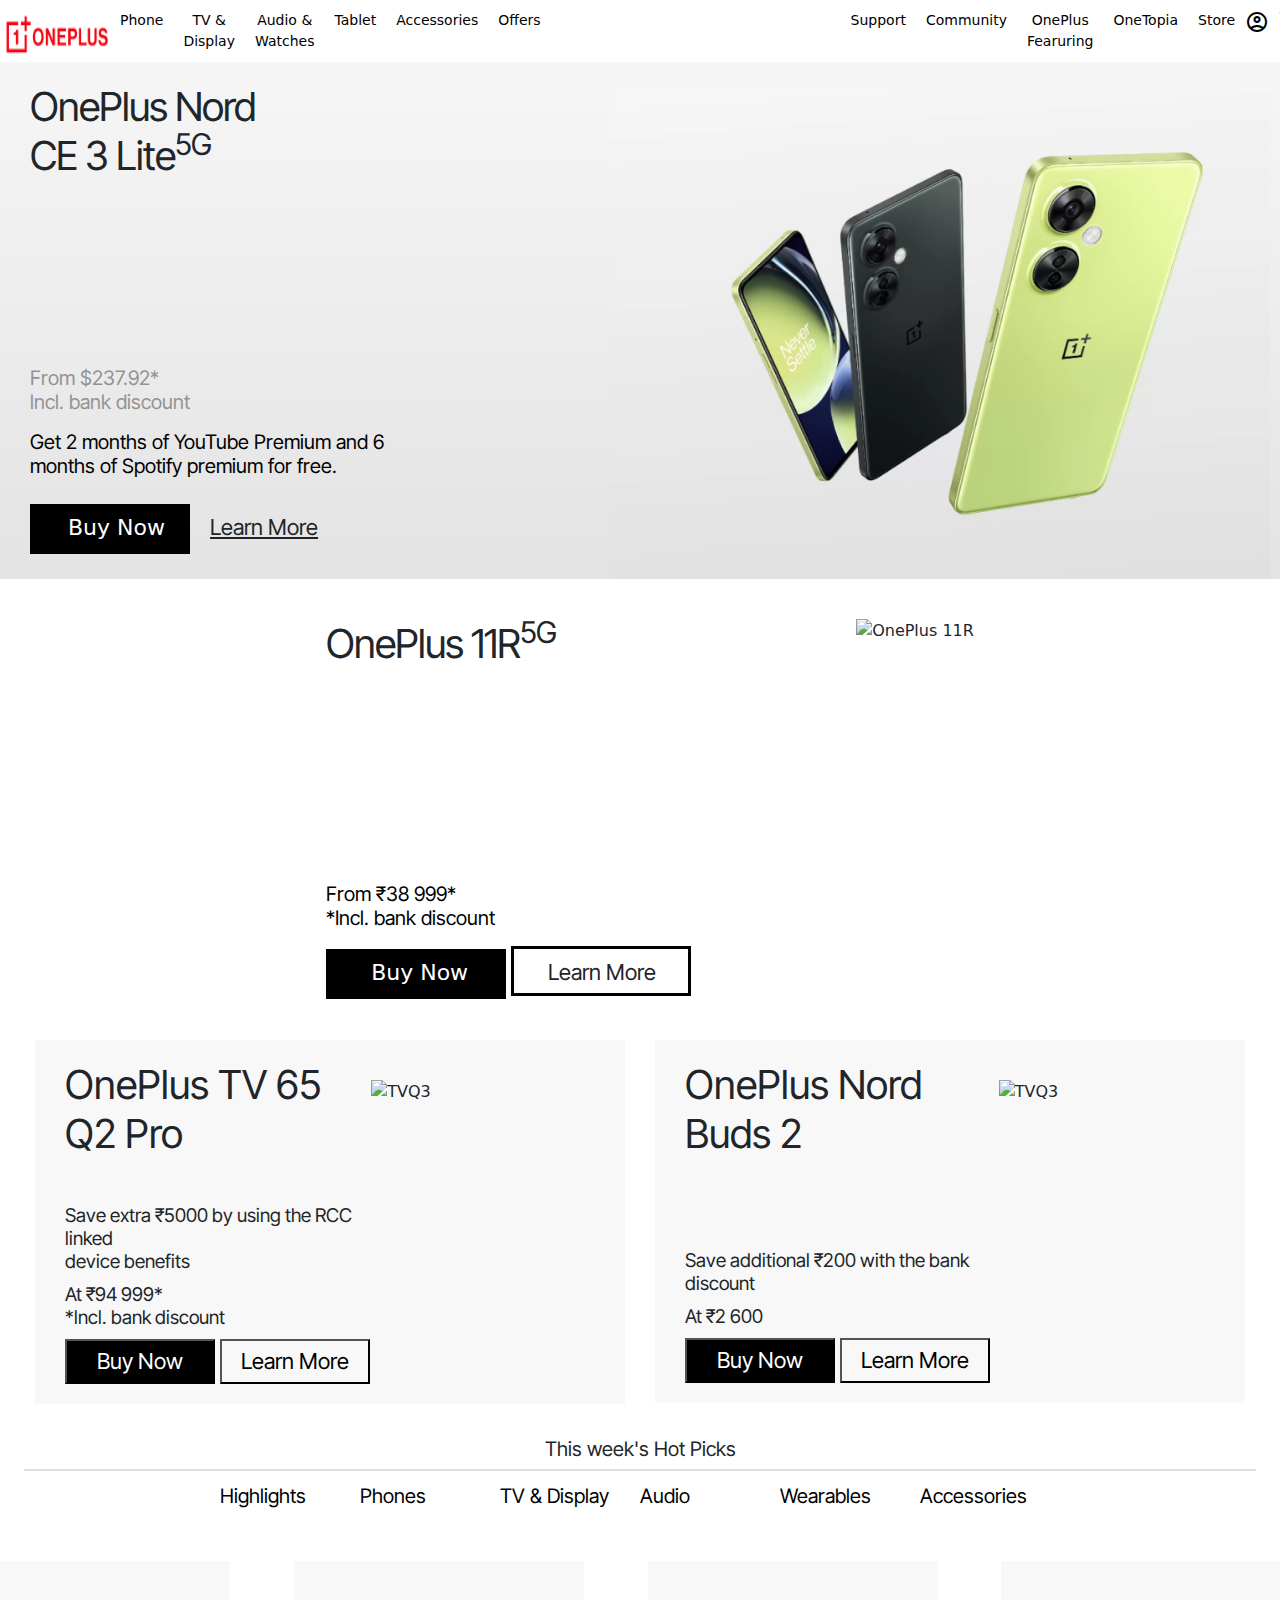
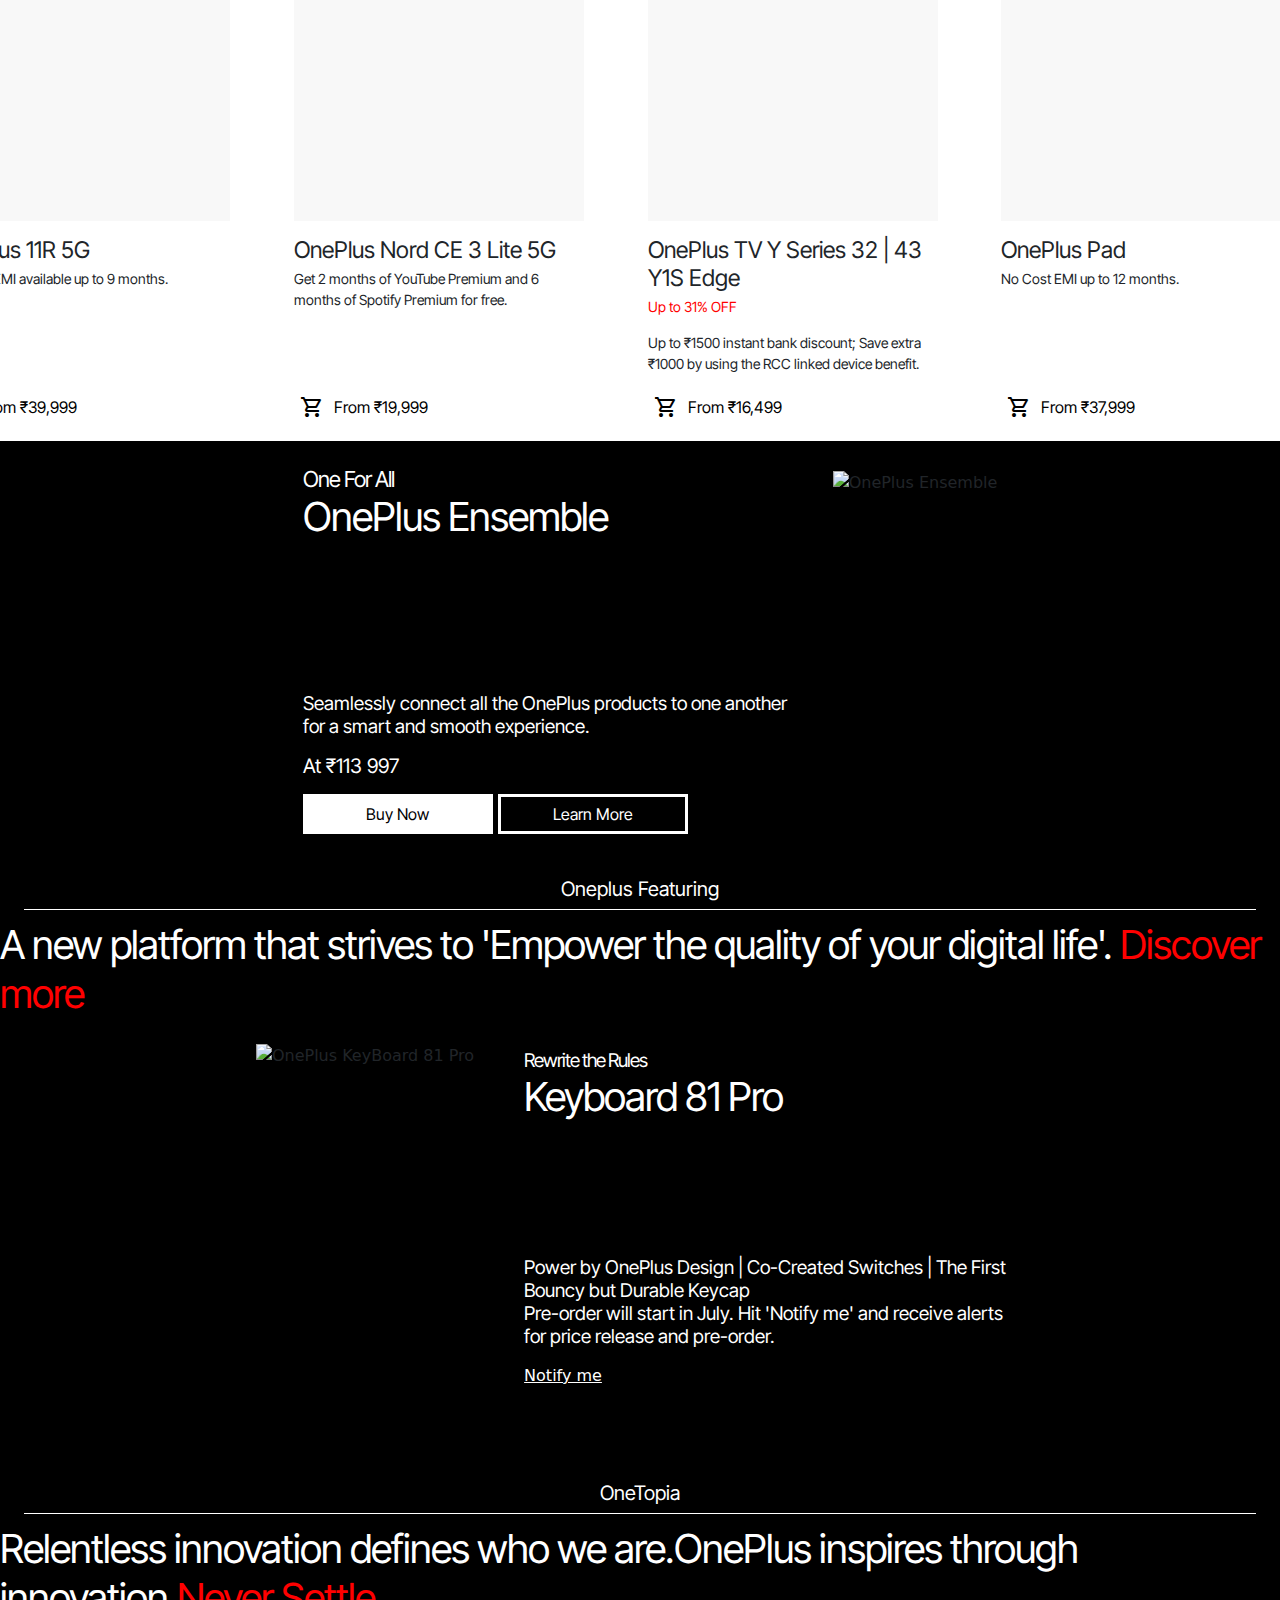
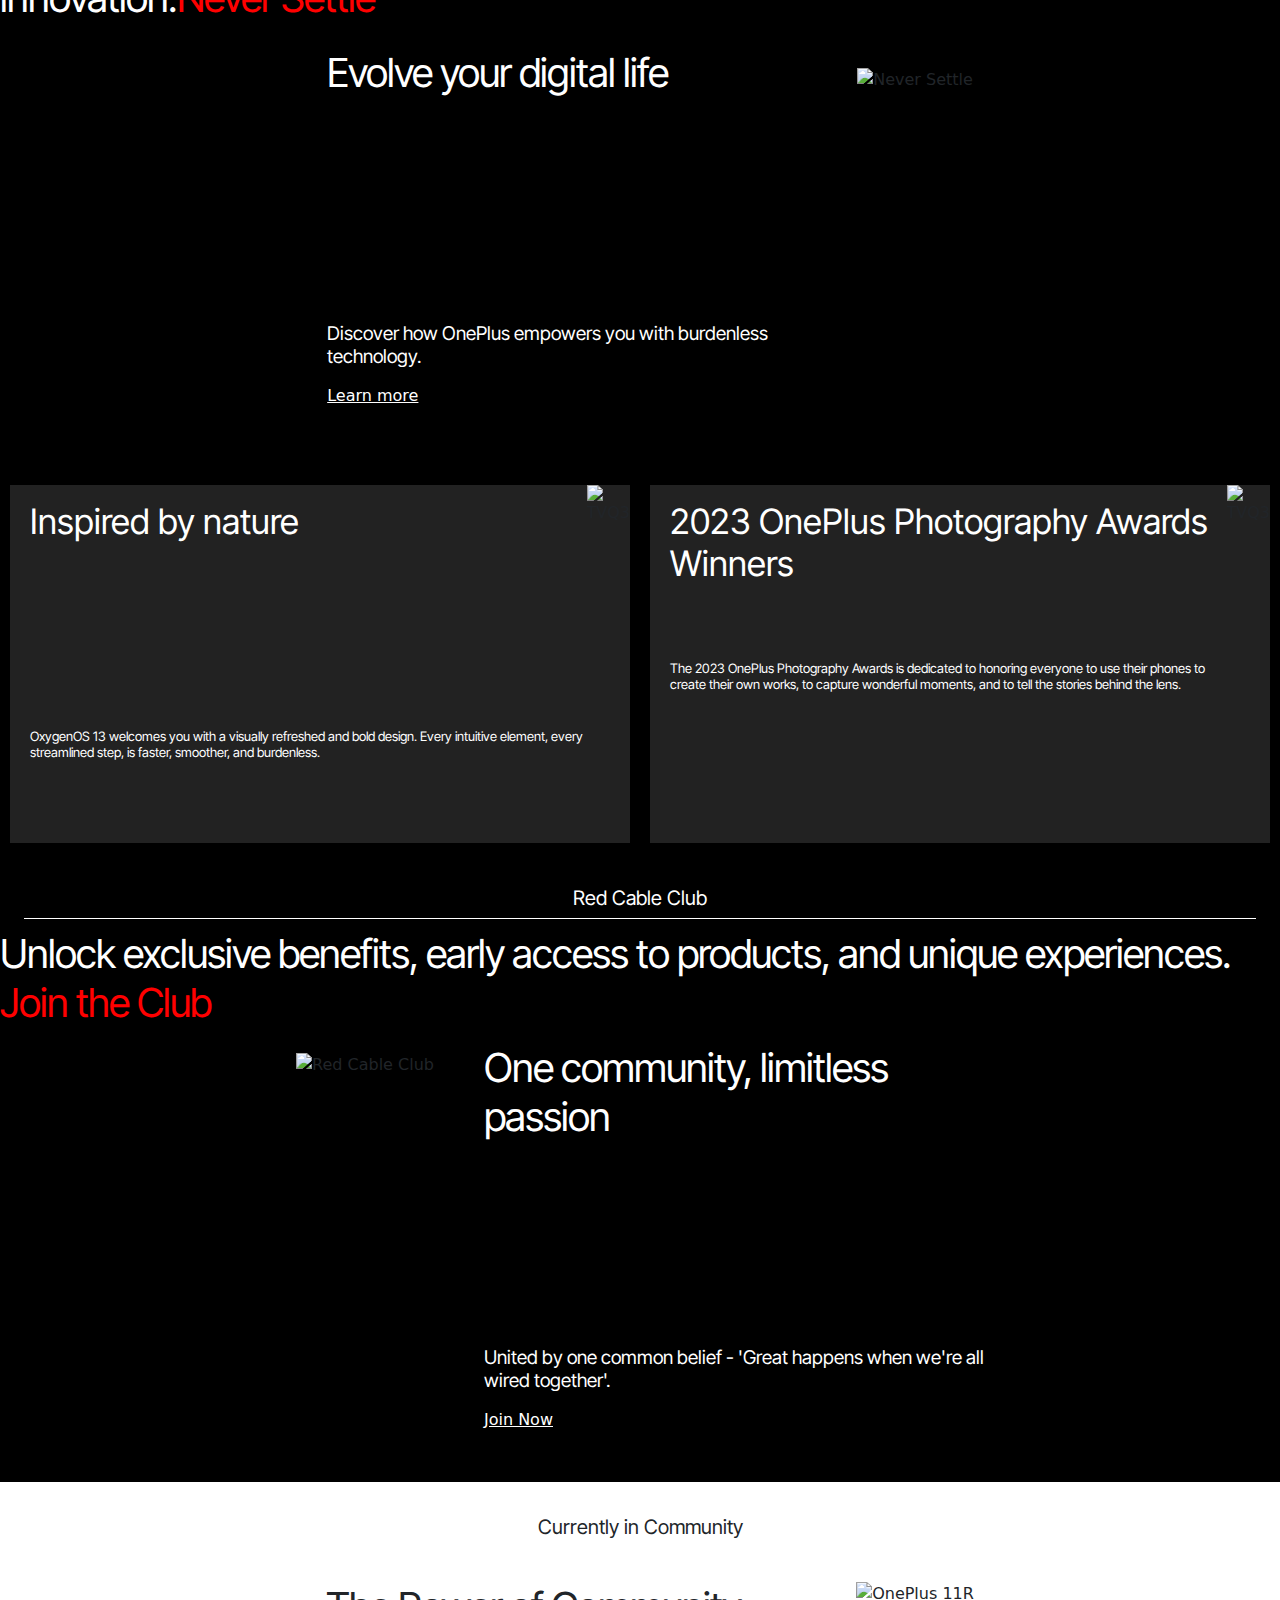
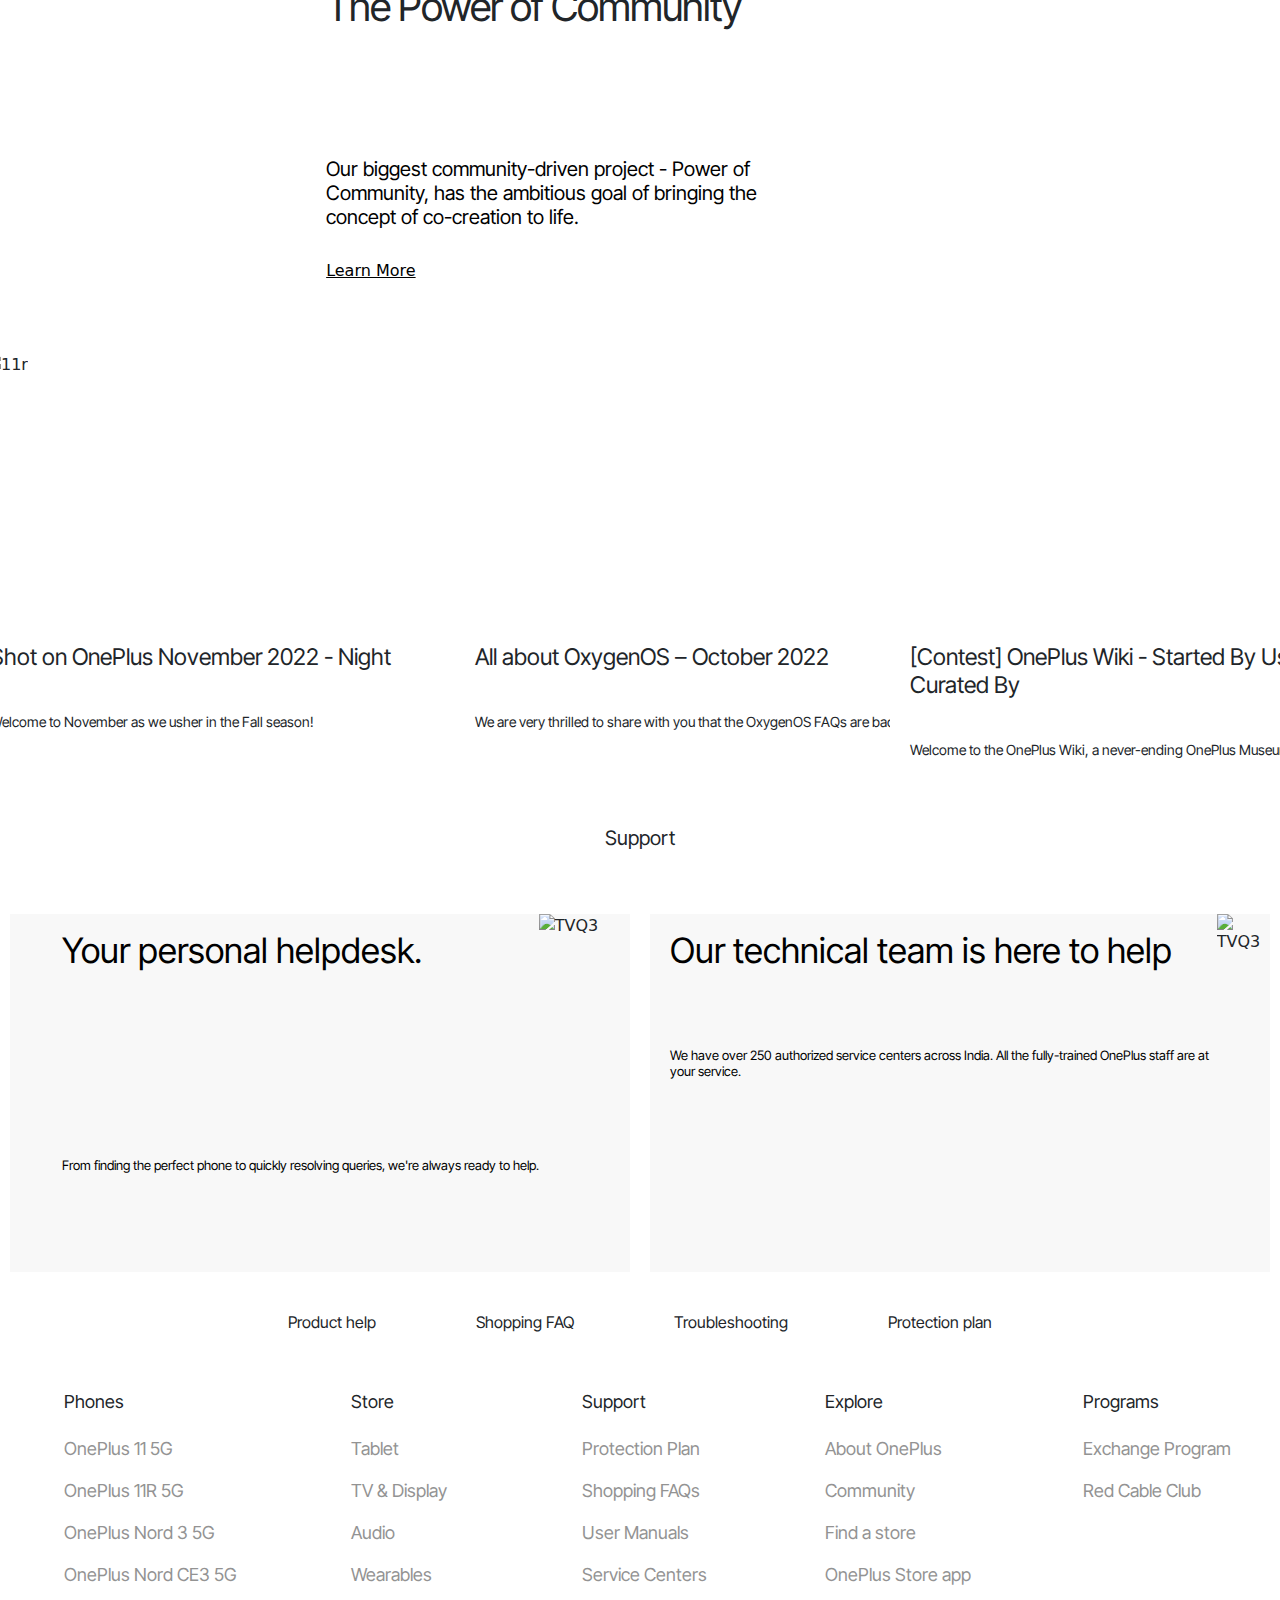
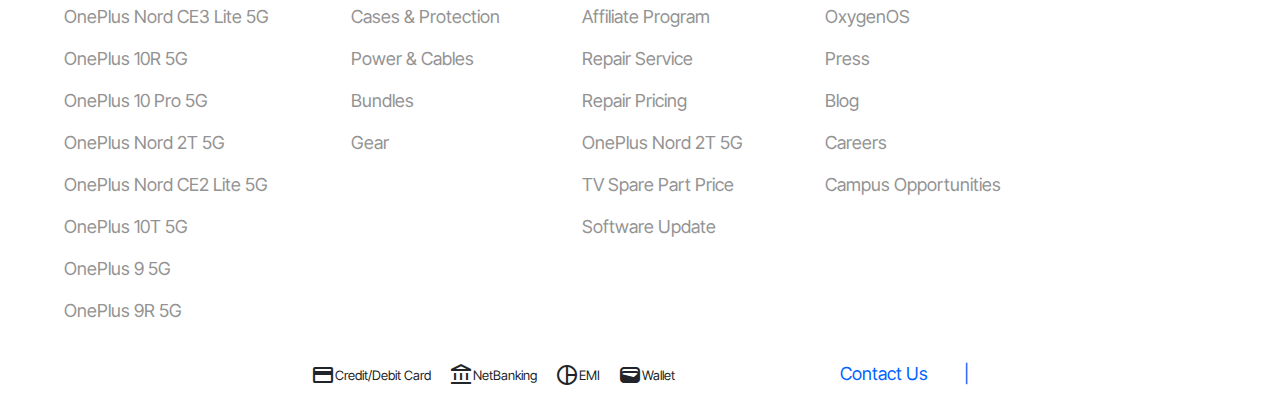
==== commit 1008b6f3: "adding content." ====
--- a/index.html
+++ b/index.html
@@ -314,7 +314,7 @@
 
     </div>
 
-    <div class="this_week_title" style="justify-content: center;">
+    <div class="this_week_title" style="justify-content: center;margin-top: 30px;">
         <p class="hot_picks">
             Currently in Community
         </p>
@@ -365,6 +365,13 @@
         </div>
     </div>
 
+    <div class="this_week_title" style="justify-content: center;">
+        <p class="hot_picks">
+            Support
+        </p>
+        <div class="empty_div_1"></div>
+    </div>
+
     <div class="two-product-container-2">
         <div class="nature-2">
             <div class="about-nature">
@@ -390,6 +397,13 @@
                 <img class="imageawards" src="https://oasis.opstatics.com/content/dam/oasis/page/2022/operation/sep/0906/homepage/Service-Center-desktop.jpg.thumb.webp" alt="TVQ3">
             </div>
         </div>
+    </div>
+
+    <div class="FAQele">
+        <p class="ele1">Product help</p>
+        <p class="ele2">Shopping FAQ</p>
+        <p class="ele3">Troubleshooting</p>
+        <p class="ele4">Protection plan</p>
     </div>
 
     <div class="footer">
--- a/Assets/style.css
+++ b/Assets/style.css
@@ -432,6 +432,10 @@
   gap:  10px;
   margin-top: 50px;
 }
+.this_week_product-2{
+  display: flex;
+  margin-top: 50px;
+}
 .main_contain{
   background-color: rgb(255, 255, 255);
   height: 470px;
@@ -446,11 +450,6 @@
   background-color: #F8F8F8;
   width: 290px;
   height: 260px;
-}
-.this_week_product-2{
-  justify-content: center;
-  display: flex;
-  margin-top: 50px;
 }
 .image_contain-2{
   background-color: #78626200;
@@ -750,4 +749,13 @@
   margin-top: 60px;
   color: rgb(0, 0, 0);
   margin-left: 20px;
+}
+/*Faq elements*/
+.FAQele{
+  display: flex;
+  flex-direction: row;
+  gap: 100px;
+  font-family: 'Inter Tight', sans-serif;
+  line-height: normal;
+  margin-top: 60px;
 }--- a/Assets/mediaquaries.css
+++ b/Assets/mediaquaries.css
@@ -421,6 +421,12 @@
         color: rgb(0, 0, 0);
         margin-left: 10px;
       }
+      .FAQele{
+        flex-direction: column;
+        gap: 10px;
+        align-items: center;
+        margin-top: 10px;
+      }
 
 }
 @media only screen and (min-width: 600px) {
@@ -874,6 +880,12 @@
         color: rgb(0, 0, 0);
         margin-left: 10px;
       }
+      .FAQele{
+        flex-direction: column;
+        gap: 10px;
+        align-items: center;
+        margin-top: 10px;
+      }
 
 }
 @media only screen and (min-width: 768px) {
@@ -1340,6 +1352,12 @@
         margin-top: 60px;
         color: rgb(0, 0, 0);
         margin-left: 10px;
+      }
+      .FAQele{
+        flex-direction: row;
+        gap: 40px;
+        justify-content: center;
+        margin-top: 30px;
       }
 }
 @media only screen and (min-width: 992px) {
@@ -1824,6 +1842,11 @@
         color: rgb(0, 0, 0);
         margin-left: 10px;
       }
+      .FAQele{
+        justify-content: center;
+        flex-direction: row;
+        gap: 90px;
+      }
 }
 @media only screen and (min-width: 1200px) {
     .nav-contai{
@@ -2322,4 +2345,11 @@
         color: rgb(0, 0, 0);
         margin-left: 20px;
       }
+      .FAQele{
+        display: flex;
+        justify-content: center;
+        flex-direction: row;
+        margin-top: 40px;
+        gap: 100px;
+      }
 }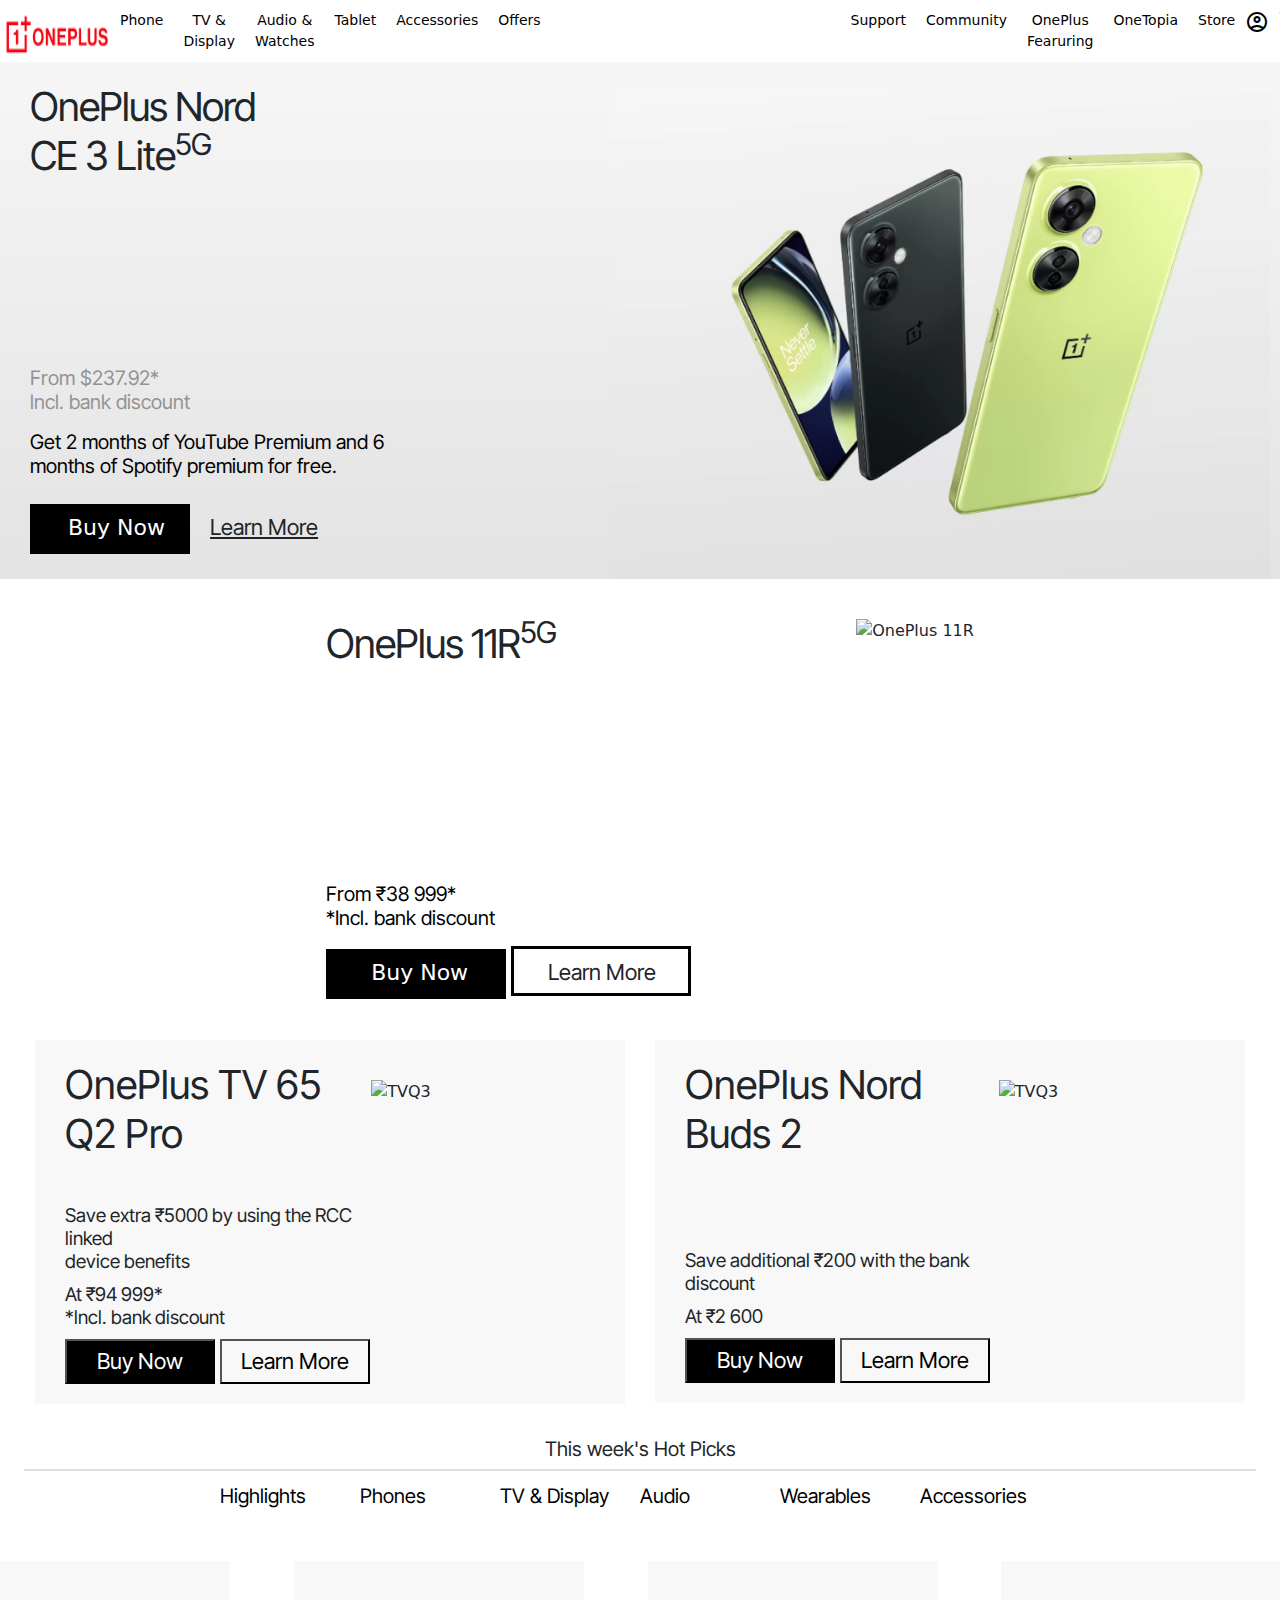
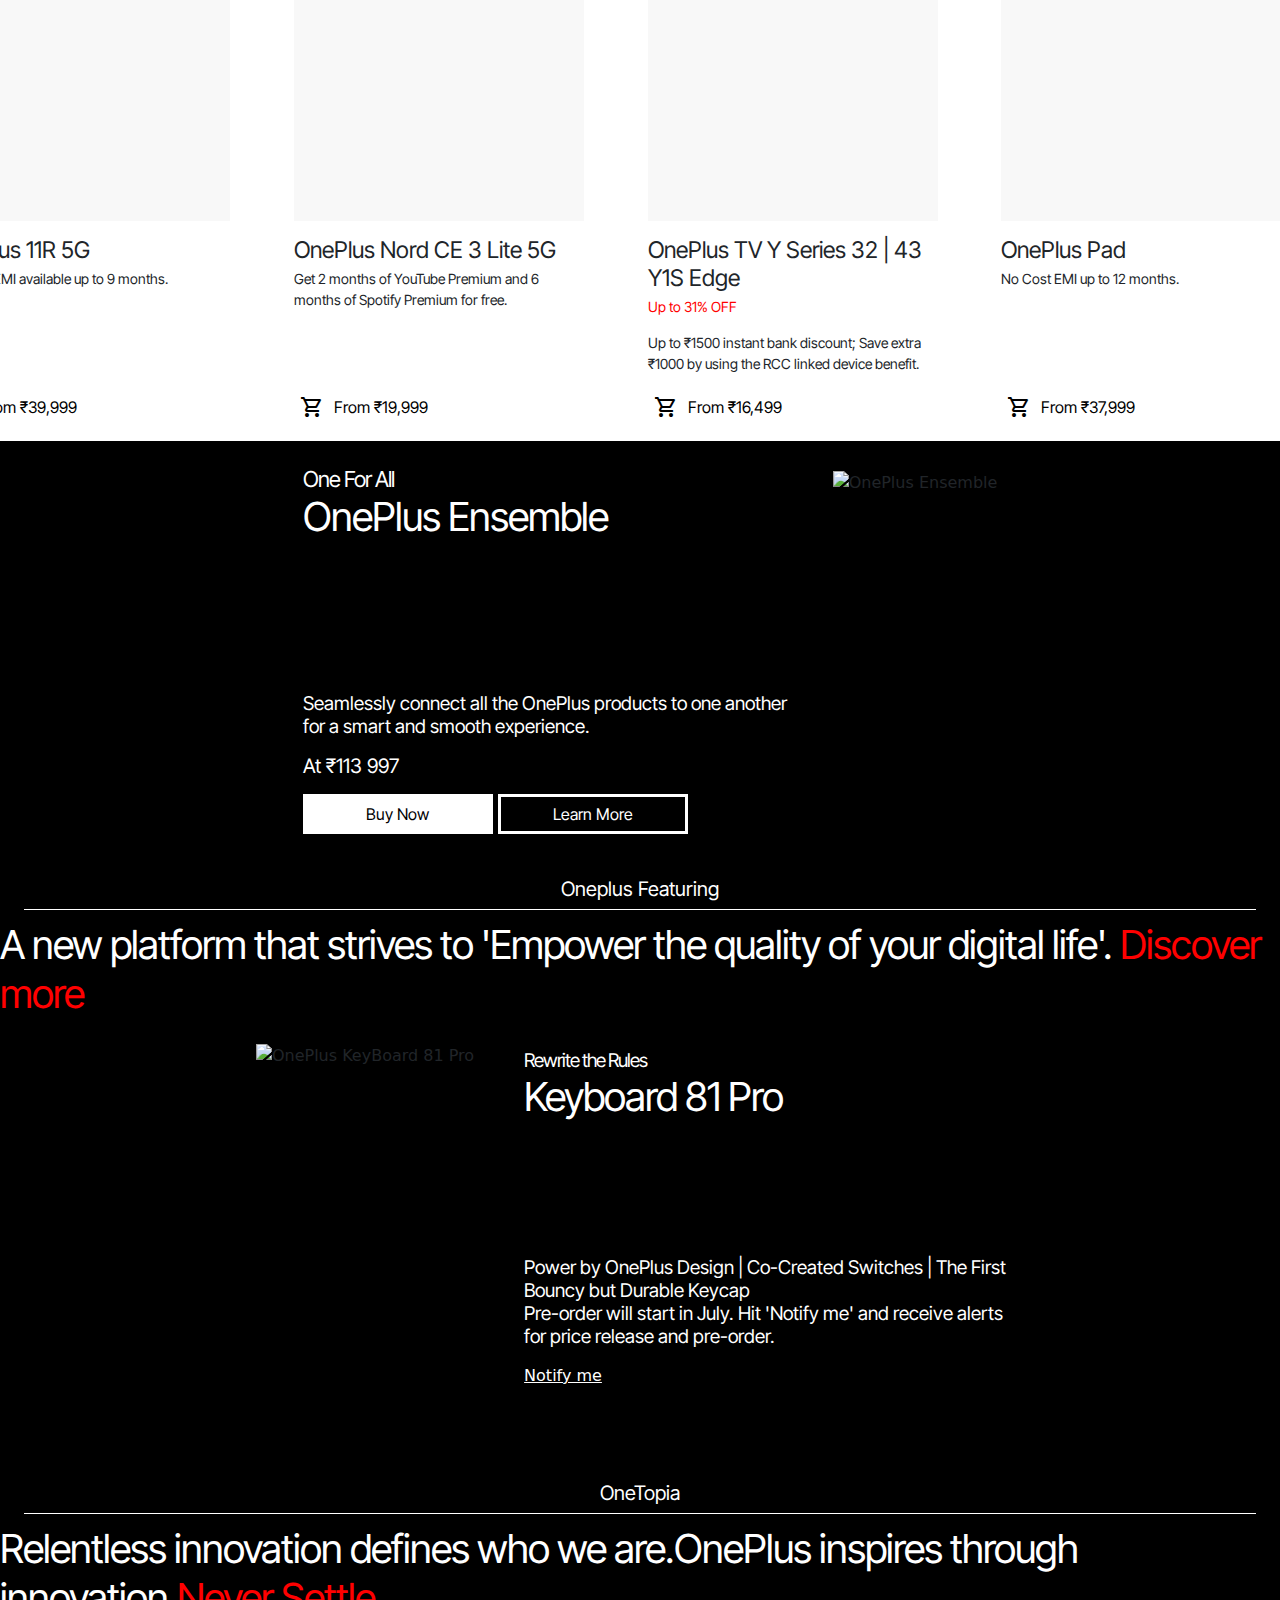
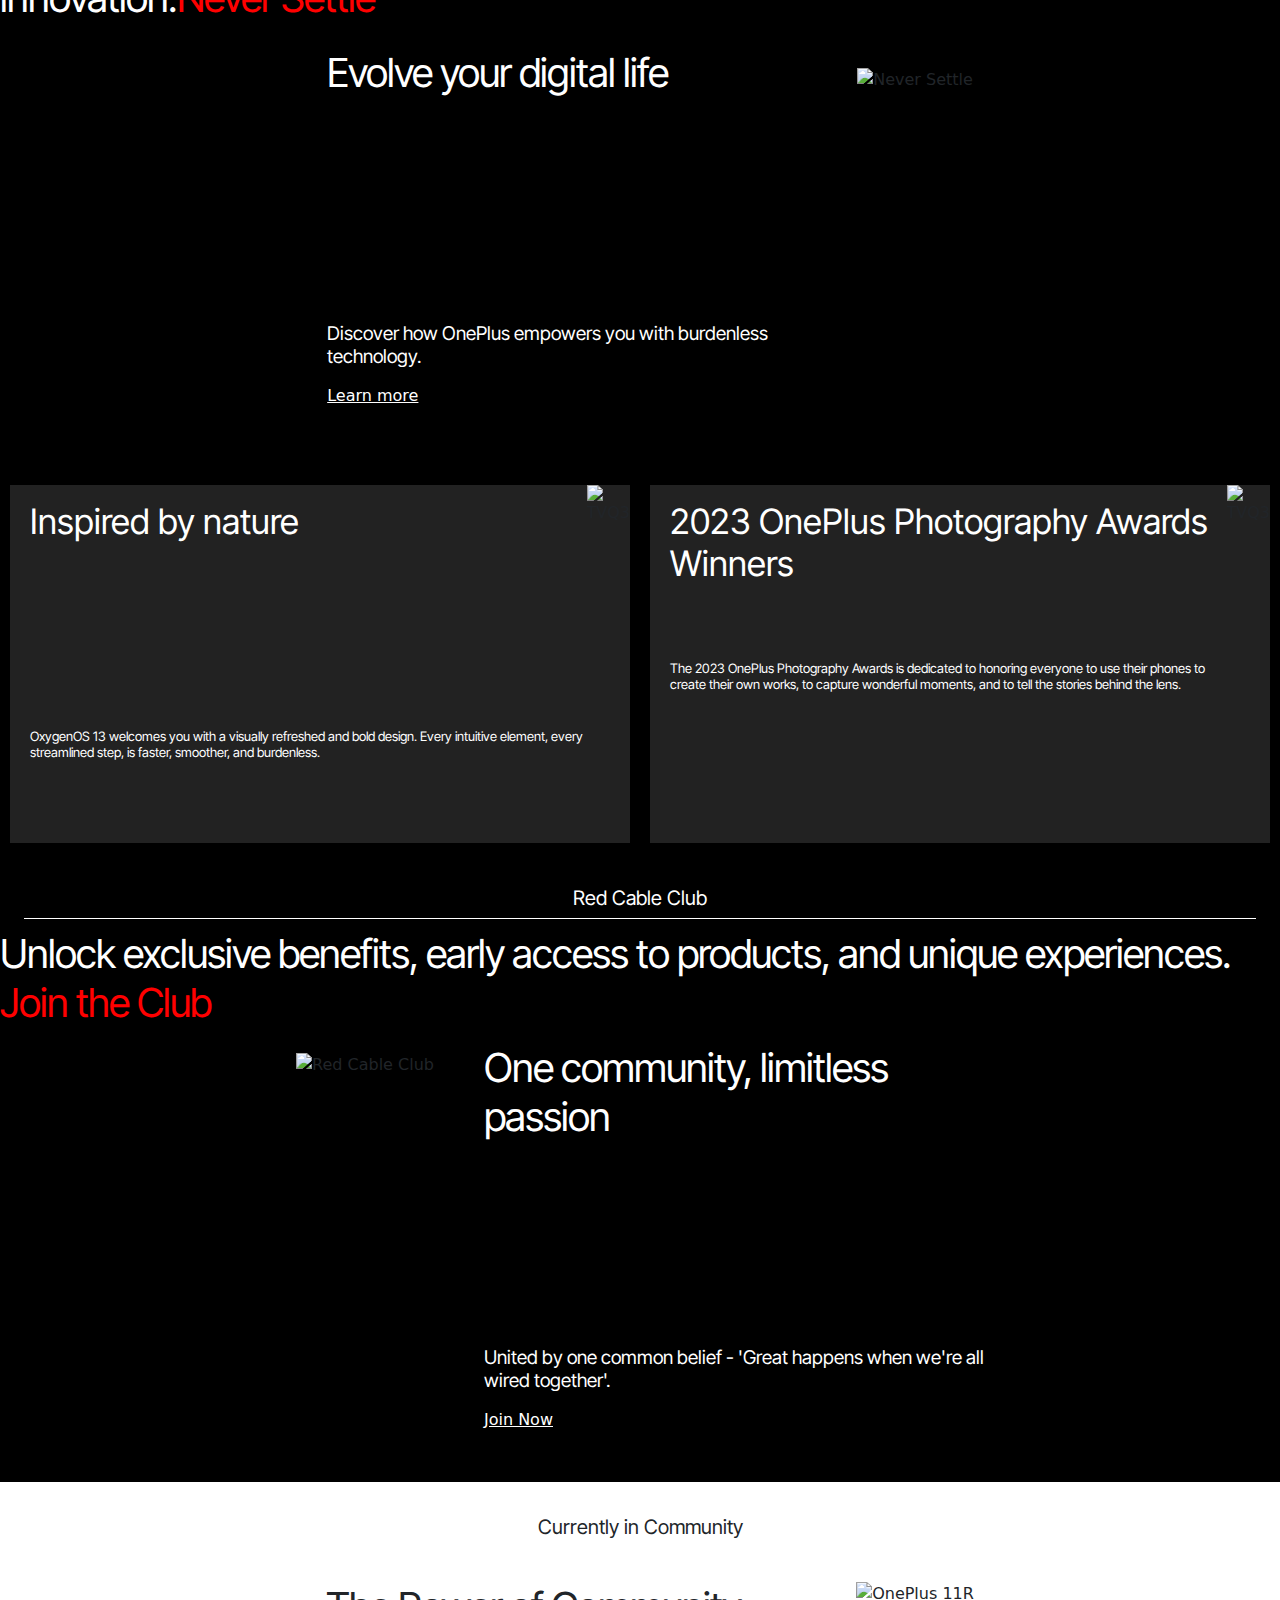
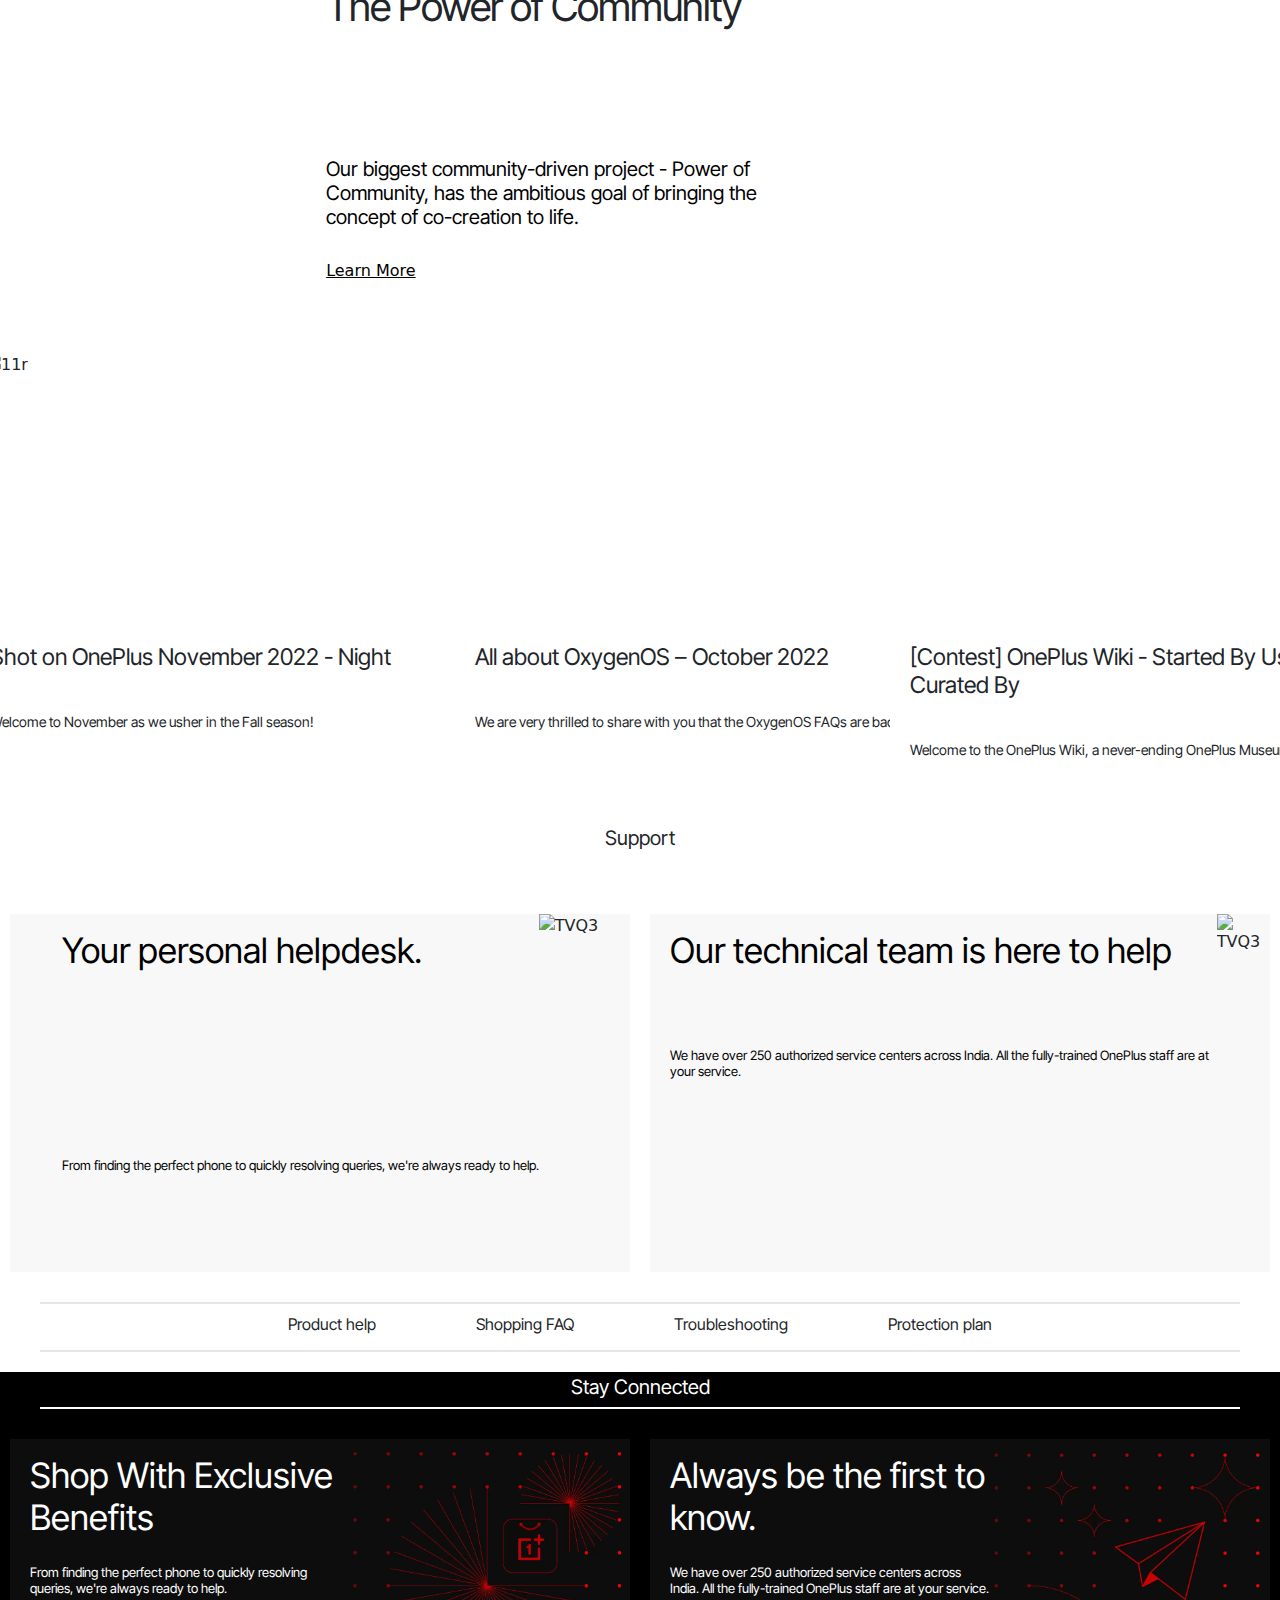
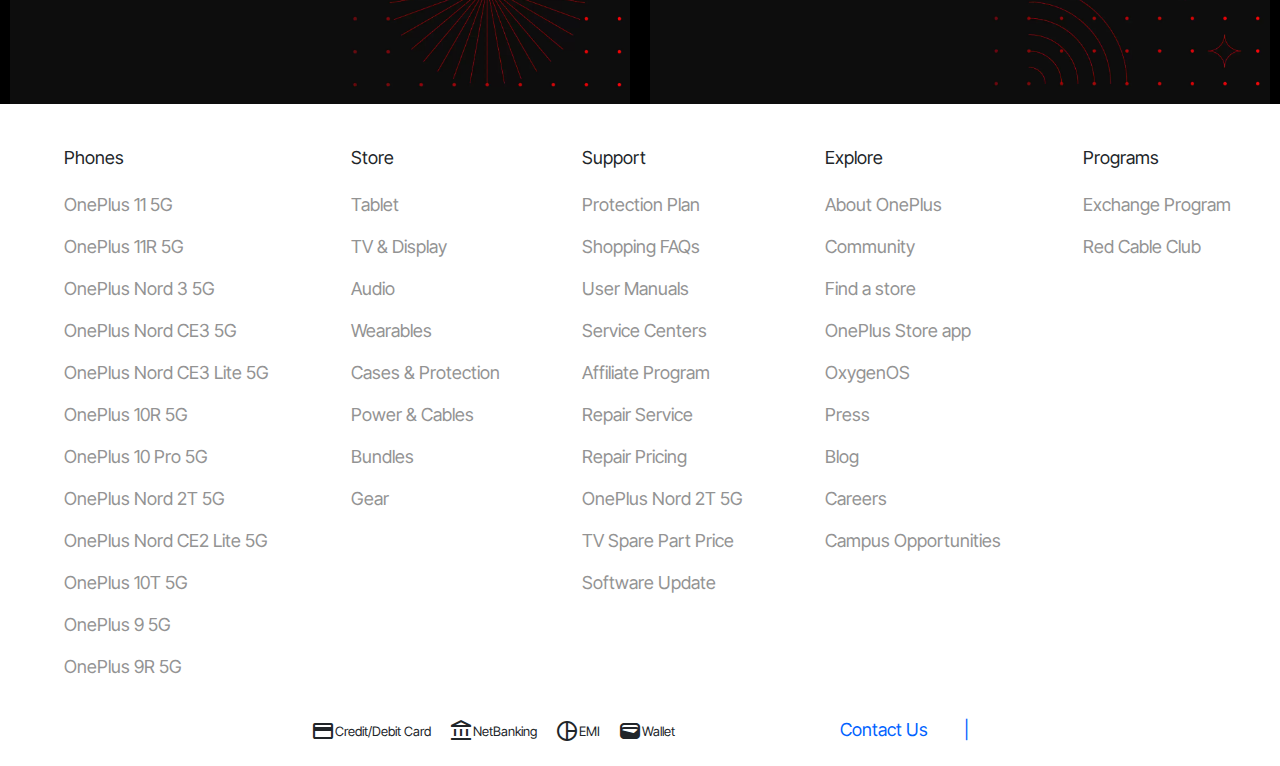
==== commit 8aed78a4: "Done adding content." ====
--- a/index.html
+++ b/index.html
@@ -399,11 +399,56 @@
         </div>
     </div>
 
+    <div class="line1cont">
+        <div class="line1"></div>
+    </div>
     <div class="FAQele">
         <p class="ele1">Product help</p>
         <p class="ele2">Shopping FAQ</p>
         <p class="ele3">Troubleshooting</p>
         <p class="ele4">Protection plan</p>
+    </div>
+    <div class="line2cont">
+        <div class="line2"></div>
+    </div>
+
+    <div class="blackcont2" style="background-color: black;">
+        <div class="this_week_title" style="justify-content: center;margin-top: 20px;color: white;">
+        <p class="hot_picks">
+            Stay Connected
+        </p>
+        <div class="empty_div_1"></div>
+        </div>
+        <div class="line2cont">
+            <div class="line2" style="background-color: white;"></div>
+        </div>
+
+        <div class="two-product-container-3" style="margin-top: 30px;">
+            <div class="nature-3">
+                <div class="about-nature-3">
+                    <div class="title-nature-3">
+                        <p>Shop With Exclusive Benefits</p>
+                    </div>
+                    <p class="offer-nature-3">From finding the perfect phone to quickly resolving queries, we're always ready to help.</p>
+                </div>
+    
+                <div class="image-cont-nature">
+                    <img class="imagenature" src="Assets/Images/benefits.png" alt="TVQ3">
+                </div>
+            </div>
+            <div class="Awards-3">
+                <div class="about-awards-3">
+                    <div class="title-awards-3">
+                        <p>Always be the first to know.</p>
+                    </div>
+                    <p class="offer-awards-3">We have over 250 authorized service centers across India. All the fully-trained OnePlus staff are at your service.</p>
+                </div>
+    
+                <div class="image-cont-awards">
+                    <img class="imageawards" src="Assets/Images/first to know.png" alt="TVQ3">
+                </div>
+            </div>
+        </div>
     </div>
 
     <div class="footer">
--- a/Assets/style.css
+++ b/Assets/style.css
@@ -675,6 +675,12 @@
   justify-content: center;
   gap: 20px;
 }
+.two-product-container-3{
+  margin-top: 61px;
+  display: flex;
+  justify-content: center;
+  gap: 20px;
+}
 .about-nature,
 .about-awards{
   display: inline-block;
@@ -689,6 +695,18 @@
   display: inline-block;
   margin-top: 15px;
   color: rgb(0, 0, 0);
+  margin-left: 20px;
+}
+.title-nature-3,
+.title-awards-3{
+  font-family: 'Inter Tight', sans-serif;
+  font-size: 35px;
+  font-style: normal;
+  font-weight: 400;
+  line-height: normal;
+  display: inline-block;
+  margin-top: 15px;
+  color: rgb(255, 255, 255);
   margin-left: 20px;
 }
 .title-nature,
@@ -712,6 +730,20 @@
   color: rgb(0, 0, 0);
   margin-left: 20px;
 }
+.offer-nature-3{
+  font-size: 13px;
+  font-family: 'Inter Tight', sans-serif;
+  line-height: normal;
+  margin-bottom: 10px;
+  margin-top: 10px;
+  color: rgb(255, 255, 255);
+  margin-left: 20px;
+}
+.about-nature-3,
+.about-awards-3{
+  display: inline-block;
+  height: auto;
+}
 .imagenature,
 .imageawards{
   width: 280px;
@@ -731,6 +763,14 @@
   width: 620px;
   height: 358px;
   background-color: #F8F8F8;
+}
+.nature-3,
+.Awards-3{
+  display: flex;
+  justify-content: center;
+  width: 620px;
+  height: 265px;
+  background-color: #0D0D0D;
 }
 .offer-awards{
   font-size: 13px;
@@ -750,6 +790,15 @@
   color: rgb(0, 0, 0);
   margin-left: 20px;
 }
+.offer-awards-3{
+  font-size: 13px;
+  font-family: 'Inter Tight', sans-serif;
+  line-height: normal;
+  margin-bottom: 10px;
+  margin-top: 10px;
+  color: rgb(255, 255, 255);
+  margin-left: 20px;
+}
 /*Faq elements*/
 .FAQele{
   display: flex;
@@ -757,5 +806,20 @@
   gap: 100px;
   font-family: 'Inter Tight', sans-serif;
   line-height: normal;
-  margin-top: 60px;
+}
+/*line*/
+.line2cont{
+  display: flex;
+  justify-content: center;
+}
+.line1cont{
+  display: flex;
+  justify-content: center;
+  margin-top: 30px;
+}
+.line2,
+.line1{
+  height: 2px;
+  background-color: #00000019;
+  width: 1200px;
 }--- a/Assets/mediaquaries.css
+++ b/Assets/mediaquaries.css
@@ -336,11 +336,26 @@
         flex-direction: column;
         align-items: center;
       }
+      .two-product-container-3{
+        margin-top: 61px;
+        display: flex;
+        justify-content: center;
+        gap: 10px;
+        margin-left: 10px;
+        margin-right: 10px;
+        flex-direction: column;
+        align-items: center;
+      }
       .about-nature,
       .about-awards{
         display: inline-block;
         height: 306px;
       }
+      .about-nature-3,
+      .about-awards-3{
+        display: inline-block;
+        height: auto;
+      }
       .title-nature,
       .title-awards{
         font-family: 'Inter Tight', sans-serif;
@@ -365,6 +380,18 @@
         color: rgb(0, 0, 0);
         margin-left: 10px;
       }
+      .title-nature-3,
+      .title-awards-3{
+        font-family: 'Inter Tight', sans-serif;
+        font-size: 17px;
+        font-style: normal;
+        font-weight: 400;
+        line-height: normal;
+        display: inline-block;
+        margin-top: 15px;
+        color: rgb(255, 255, 255);
+        margin-left: 10px;
+      }
       .offer-nature{
         font-size: 8px;
         font-family: 'Inter Tight', sans-serif;
@@ -381,6 +408,15 @@
         margin-bottom: 10px;
         margin-top: 90px;
         color: rgb(0, 0, 0);
+        margin-left: 10px;
+      }
+      .offer-nature-3{
+        font-size: 8px;
+        font-family: 'Inter Tight', sans-serif;
+        line-height: normal;
+        margin-bottom: 10px;
+        margin-top: 10px;
+        color: rgb(255, 255, 255);
         margin-left: 10px;
       }
       .imagenature,
@@ -391,7 +427,7 @@
       .Awards{
         display: flex;
         justify-content: center;
-        width: 350px;
+        width: auto;
         background-color: #222222;
         height: 218px;
       }
@@ -399,10 +435,18 @@
       .Awards-2{
         display: flex;
         justify-content: center;
-        width: 350px;
+        width: auto;
         background-color: #F8F8F8;
         height: 218px;
       }
+      .nature-3,
+      .Awards-3{
+        display: flex;
+        justify-content: center;
+        width: auto;
+        background-color: #0D0D0D;
+        height: 218px;
+      }
       .offer-awards{
         font-size: 8px;
         font-family: 'Inter Tight', sans-serif;
@@ -419,6 +463,15 @@
         margin-bottom: 10px;
         margin-top: 40px;
         color: rgb(0, 0, 0);
+        margin-left: 10px;
+      }
+      .offer-awards-3{
+        font-size: 8px;
+        font-family: 'Inter Tight', sans-serif;
+        line-height: normal;
+        margin-bottom: 10px;
+        margin-top: 10px;
+        color: rgb(255, 255, 255);
         margin-left: 10px;
       }
       .FAQele{
@@ -795,11 +848,26 @@
         flex-direction: column;
         align-items: center;
       }
+      .two-product-container-3{
+        margin-top: 61px;
+        display: flex;
+        justify-content: center;
+        gap: 10px;
+        margin-left: 10px;
+        margin-right: 10px;
+        flex-direction: column;
+        align-items: center;
+      }
       .about-nature,
       .about-awards{
         display: inline-block;
         height: 306px;
       }
+      .about-nature-3,
+      .about-awards-3{
+        display: inline-block;
+        height: 306px;
+      }
       .title-nature,
       .title-awards{
         font-family: 'Inter Tight', sans-serif;
@@ -824,6 +892,18 @@
         color: rgb(0, 0, 0);
         margin-left: 10px;
       }
+      .title-nature-3,
+      .title-awards-3{
+        font-family: 'Inter Tight', sans-serif;
+        font-size: 27px;
+        font-style: normal;
+        font-weight: 400;
+        line-height: normal;
+        display: inline-block;
+        margin-top: 15px;
+        color: rgb(255, 255, 255);
+        margin-left: 10px;
+      }
       .offer-nature{
         font-size: 13px;
         font-family: 'Inter Tight', sans-serif;
@@ -840,6 +920,15 @@
         margin-bottom: 10px;
         margin-top: 120px;
         color: rgb(0, 0, 0);
+        margin-left: 10px;
+      }
+      .offer-nature-3{
+        font-size: 13px;
+        font-family: 'Inter Tight', sans-serif;
+        line-height: normal;
+        margin-bottom: 10px;
+        margin-top: 10px;
+        color: rgb(255, 255, 255);
         margin-left: 10px;
       }
       .imagenature,
@@ -862,6 +951,14 @@
         background-color: #F8F8F8;
         height: 306px;
       }
+      .nature-3,
+      .Awards-3{
+        display: flex;
+        justify-content: center;
+        width: 590px;
+        background-color: #0D0D0D;
+        height: 235px;
+      }
       .offer-awards{
         font-size: 13px;
         font-family: 'Inter Tight', sans-serif;
@@ -878,6 +975,15 @@
         margin-bottom: 10px;
         margin-top: 60px;
         color: rgb(0, 0, 0);
+        margin-left: 10px;
+      }
+      .offer-awards-3{
+        font-size: 13px;
+        font-family: 'Inter Tight', sans-serif;
+        line-height: normal;
+        margin-bottom: 10px;
+        margin-top: 10px;
+        color: rgb(255, 255, 255);
         margin-left: 10px;
       }
       .FAQele{
@@ -1268,11 +1374,26 @@
         flex-direction: column;
         align-items: center;
       }
+      .two-product-container-3{
+        margin-top: 61px;
+        display: flex;
+        justify-content: center;
+        gap: 10px;
+        margin-left: 10px;
+        margin-right: 10px;
+        flex-direction: column;
+        align-items: center;
+      }
       .about-nature,
       .about-awards{
         display: inline-block;
         height: 306px;
       }
+      .about-nature-3,
+      .about-awards-3{
+        display: inline-block;
+        height: auto;
+      }
       .title-nature,
       .title-awards{
         font-family: 'Inter Tight', sans-serif;
@@ -1297,6 +1418,18 @@
         color: rgb(0, 0, 0);
         margin-left: 10px;
       }
+      .title-nature-3,
+      .title-awards-3{
+        font-family: 'Inter Tight', sans-serif;
+        font-size: 27px;
+        font-style: normal;
+        font-weight: 400;
+        line-height: normal;
+        display: inline-block;
+        margin-top: 15px;
+        color: rgb(255, 255, 255);
+        margin-left: 10px;
+      }
       .offer-nature{
         font-size: 13px;
         font-family: 'Inter Tight', sans-serif;
@@ -1313,6 +1446,15 @@
         margin-bottom: 10px;
         margin-top: 120px;
         color: rgb(0, 0, 0);
+        margin-left: 10px;
+      }
+      .offer-nature-3{
+        font-size: 13px;
+        font-family: 'Inter Tight', sans-serif;
+        line-height: normal;
+        margin-bottom: 10px;
+        margin-top: 10px;
+        color: rgb(255, 255, 255);
         margin-left: 10px;
       }
       .imagenature,
@@ -1335,6 +1477,14 @@
         background-color: #F8F8F8;
         height: 306px;
       }
+      .nature-3,
+      .Awards-3{
+        display: flex;
+        justify-content: center;
+        width: 590px;
+        background-color: #0D0D0D;
+        height: 235px;
+      }
       .offer-awards{
         font-size: 13px;
         font-family: 'Inter Tight', sans-serif;
@@ -1351,13 +1501,21 @@
         margin-bottom: 10px;
         margin-top: 60px;
         color: rgb(0, 0, 0);
+        margin-left: 10px;
+      }
+      .offer-awards-3{
+        font-size: 13px;
+        font-family: 'Inter Tight', sans-serif;
+        line-height: normal;
+        margin-bottom: 10px;
+        margin-top: 10px;
+        color: rgb(255, 255, 255);
         margin-left: 10px;
       }
       .FAQele{
         flex-direction: row;
         gap: 40px;
         justify-content: center;
-        margin-top: 30px;
       }
 }
 @media only screen and (min-width: 992px) {
@@ -1757,11 +1915,25 @@
         margin-right: 10px;
         flex-direction: row;
       }
+      .two-product-container-3{
+        margin-top: 61px;
+        display: flex;
+        justify-content: center;
+        gap: 10px;
+        margin-left: 10px;
+        margin-right: 10px;
+        flex-direction: row;
+      }
       .about-nature,
       .about-awards{
         display: inline-block;
         height: 306px;
       }
+      .about-nature-3,
+      .about-awards-3{
+        display: inline-block;
+        height: auto;
+      }
       .title-nature,
       .title-awards{
         font-family: 'Inter Tight', sans-serif;
@@ -1786,6 +1958,18 @@
         color: rgb(0, 0, 0);
         margin-left: 10px;
       }
+      .title-nature-3,
+      .title-awards-3{
+        font-family: 'Inter Tight', sans-serif;
+        font-size: 27px;
+        font-style: normal;
+        font-weight: 400;
+        line-height: normal;
+        display: inline-block;
+        margin-top: 15px;
+        color: rgb(255, 255, 255);
+        margin-left: 10px;
+      }
       .offer-nature{
         font-size: 13px;
         font-family: 'Inter Tight', sans-serif;
@@ -1802,6 +1986,15 @@
         margin-bottom: 10px;
         margin-top: 120px;
         color: rgb(0, 0, 0);
+        margin-left: 10px;
+      }
+      .offer-nature-3{
+        font-size: 13px;
+        font-family: 'Inter Tight', sans-serif;
+        line-height: normal;
+        margin-bottom: 10px;
+        margin-top: 10px;
+        color: rgb(255, 255, 255);
         margin-left: 10px;
       }
       .imagenature,
@@ -1824,6 +2017,14 @@
         background-color: #F8F8F8;
         height: 306px;
       }
+      .nature-3,
+        .Awards-3{
+        display: flex;
+        justify-content: center;
+        width: 620px;
+        height: 230px;
+        background-color: #0D0D0D;
+}
       .offer-awards{
         font-size: 13px;
         font-family: 'Inter Tight', sans-serif;
@@ -1841,6 +2042,15 @@
         margin-top: 60px;
         color: rgb(0, 0, 0);
         margin-left: 10px;
+      }
+      .offer-awards-3{
+        font-size: 13px;
+        font-family: 'Inter Tight', sans-serif;
+        line-height: normal;
+        margin-bottom: 10px;
+        margin-top: 10px;
+        color: rgb(255, 255, 255);
+        margin-left: 20px;
       }
       .FAQele{
         justify-content: center;
@@ -2261,10 +2471,21 @@
         justify-content: center;
         gap: 20px;
       }
+      .two-product-container-3{
+        margin-top: 61px;
+        display: flex;
+        justify-content: center;
+        gap: 20px;
+      }
       .about-nature,
       .about-awards{
         display: inline-block;
       }
+      .about-nature-2,
+      .about-awards-2{
+        display: inline-block;
+        height: auto;
+      }
       .title-nature,
       .title-awards{
         font-family: 'Inter Tight', sans-serif;
@@ -2289,6 +2510,18 @@
         color: rgb(0, 0, 0);
         margin-left: 20px;
       }
+      .title-nature-3,
+        .title-awards-3{
+        font-family: 'Inter Tight', sans-serif;
+        font-size: 35px;
+        font-style: normal;
+        font-weight: 400;
+        line-height: normal;
+        display: inline-block;
+        margin-top: 15px;
+        color: rgb(255, 255, 255);
+        margin-left: 20px;
+        }
       .offer-nature{
         font-size: 13px;
         font-family: 'Inter Tight', sans-serif;
@@ -2307,6 +2540,15 @@
         color: rgb(0, 0, 0);
         margin-left: 20px;
       }
+      .offer-nature-3{
+        font-size: 13px;
+        font-family: 'Inter Tight', sans-serif;
+        line-height: normal;
+        margin-bottom: 10px;
+        margin-top: 10px;
+        color: rgb(255, 255, 255);
+        margin-left: 20px;
+      }
       .imagenature,
       .imageawards{
         width: 280px;
@@ -2327,6 +2569,14 @@
         height: 358px;
         background-color: #F8F8F8;
       }
+      .nature-3,
+      .Awards-3{
+        display: flex;
+        justify-content: center;
+        width: 620px;
+        height: 265px;
+        background-color: #0D0D0D;
+      }
       .offer-awards{
         font-size: 13px;
         font-family: 'Inter Tight', sans-serif;
@@ -2345,11 +2595,22 @@
         color: rgb(0, 0, 0);
         margin-left: 20px;
       }
+      .offer-awards-3{
+        font-size: 13px;
+        font-family: 'Inter Tight', sans-serif;
+        line-height: normal;
+        margin-bottom: 10px;
+        margin-top: 10px;
+        color: rgb(255, 255, 255);
+        margin-left: 20px;
+      }
       .FAQele{
         display: flex;
         justify-content: center;
         flex-direction: row;
-        margin-top: 40px;
         gap: 100px;
       }
+      .line1cont{
+        margin-top: 30px;
+      }
 }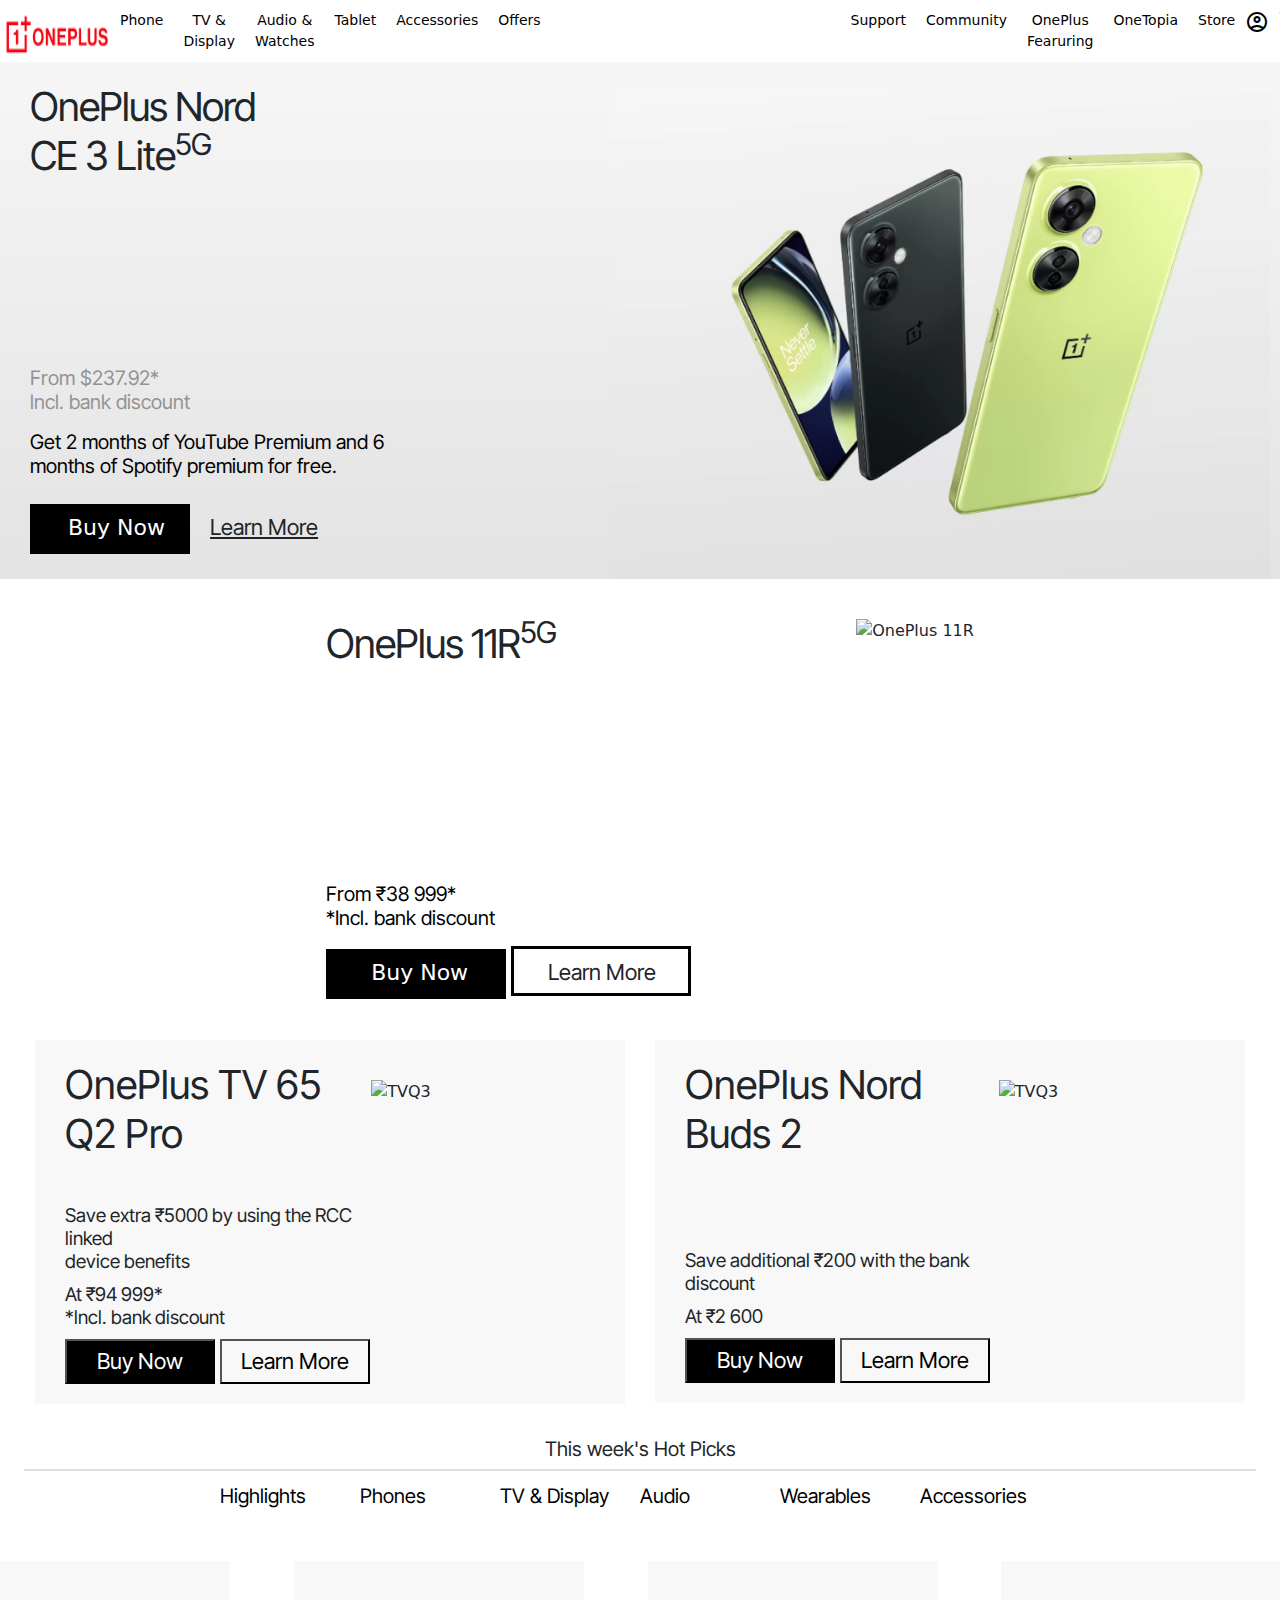
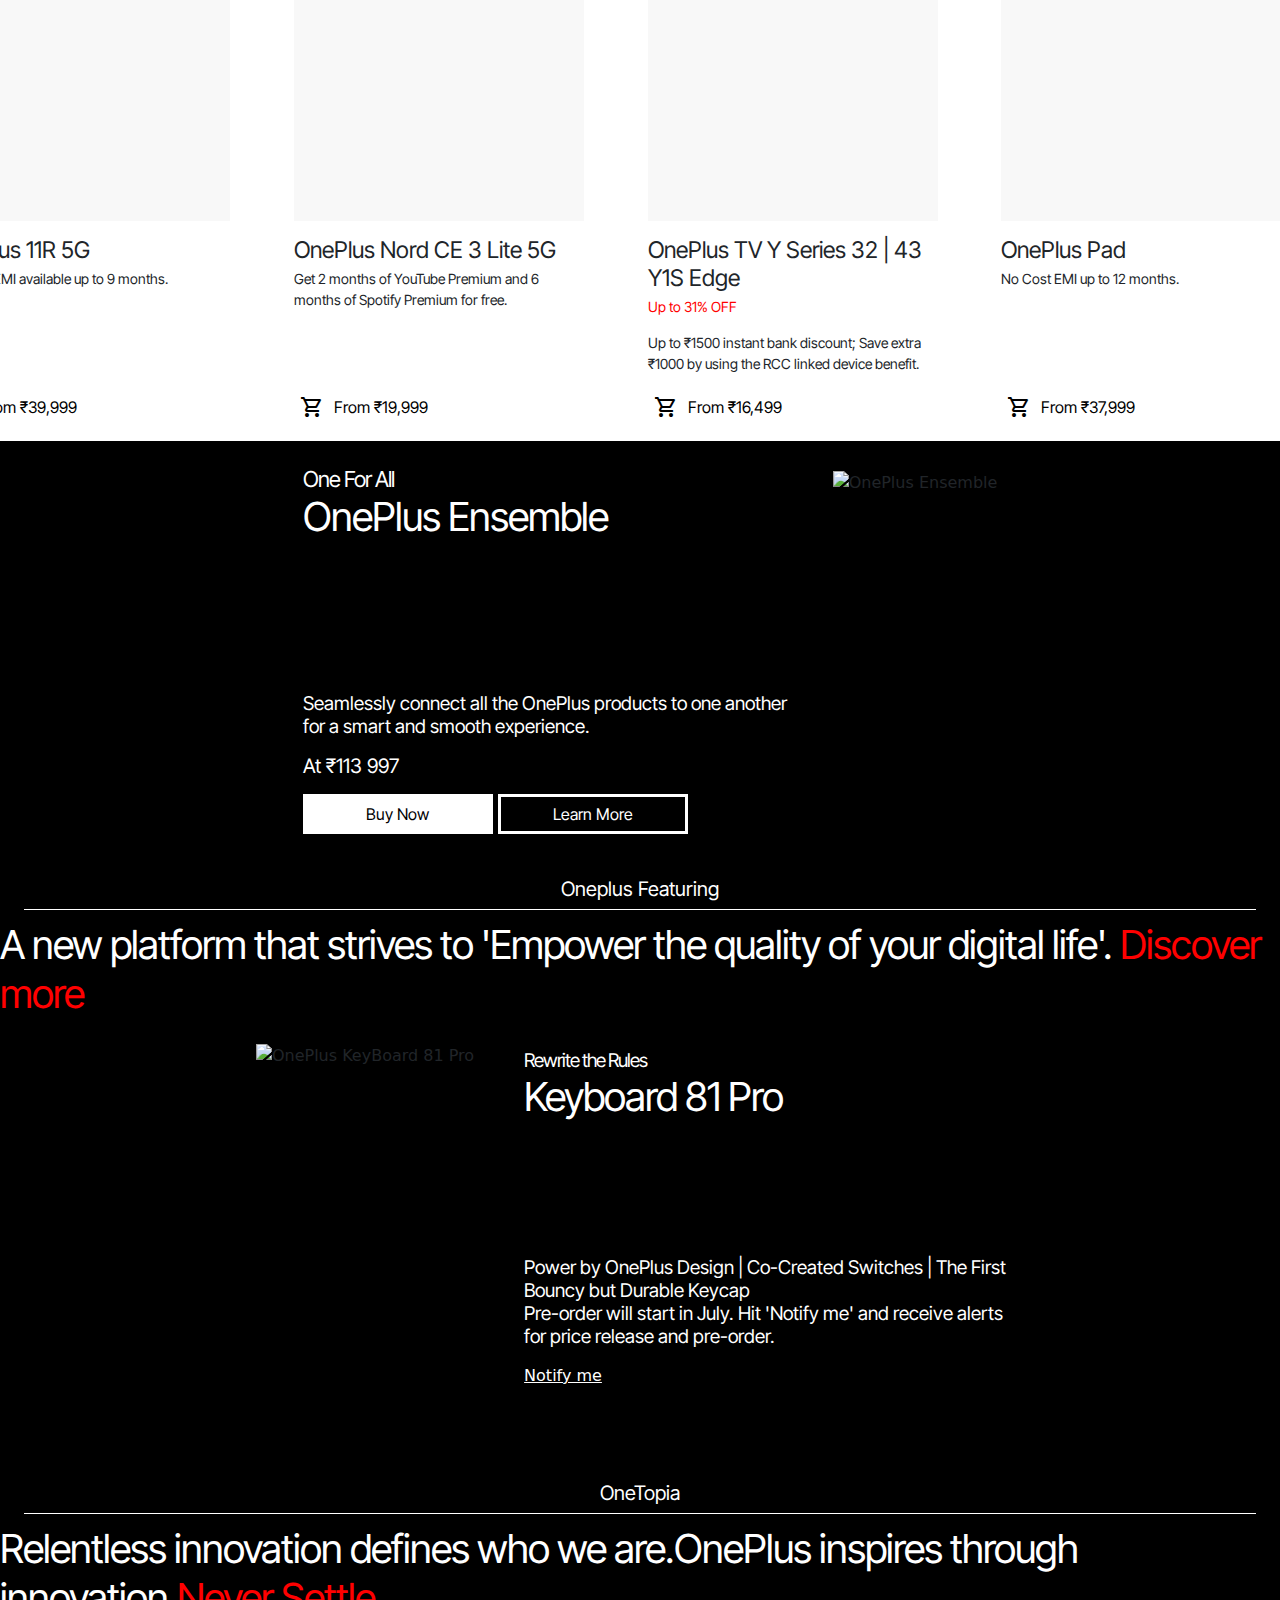
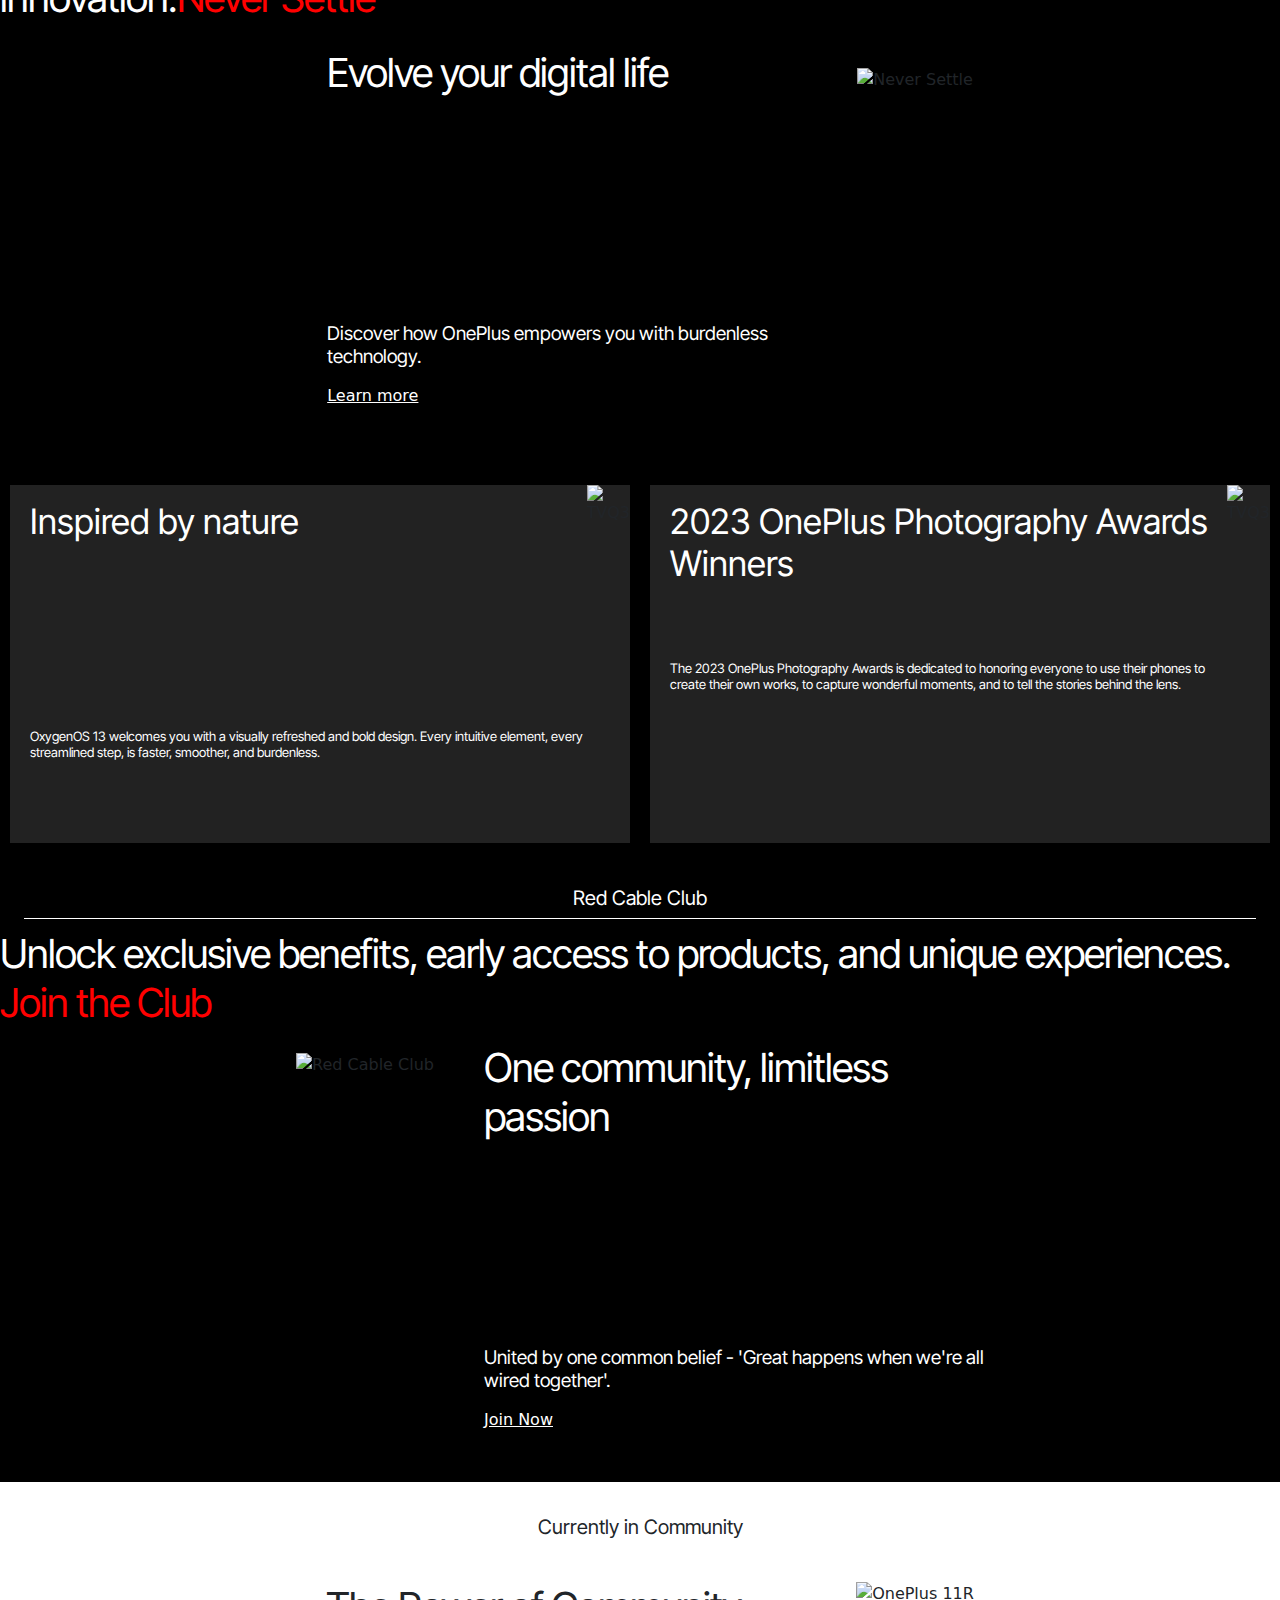
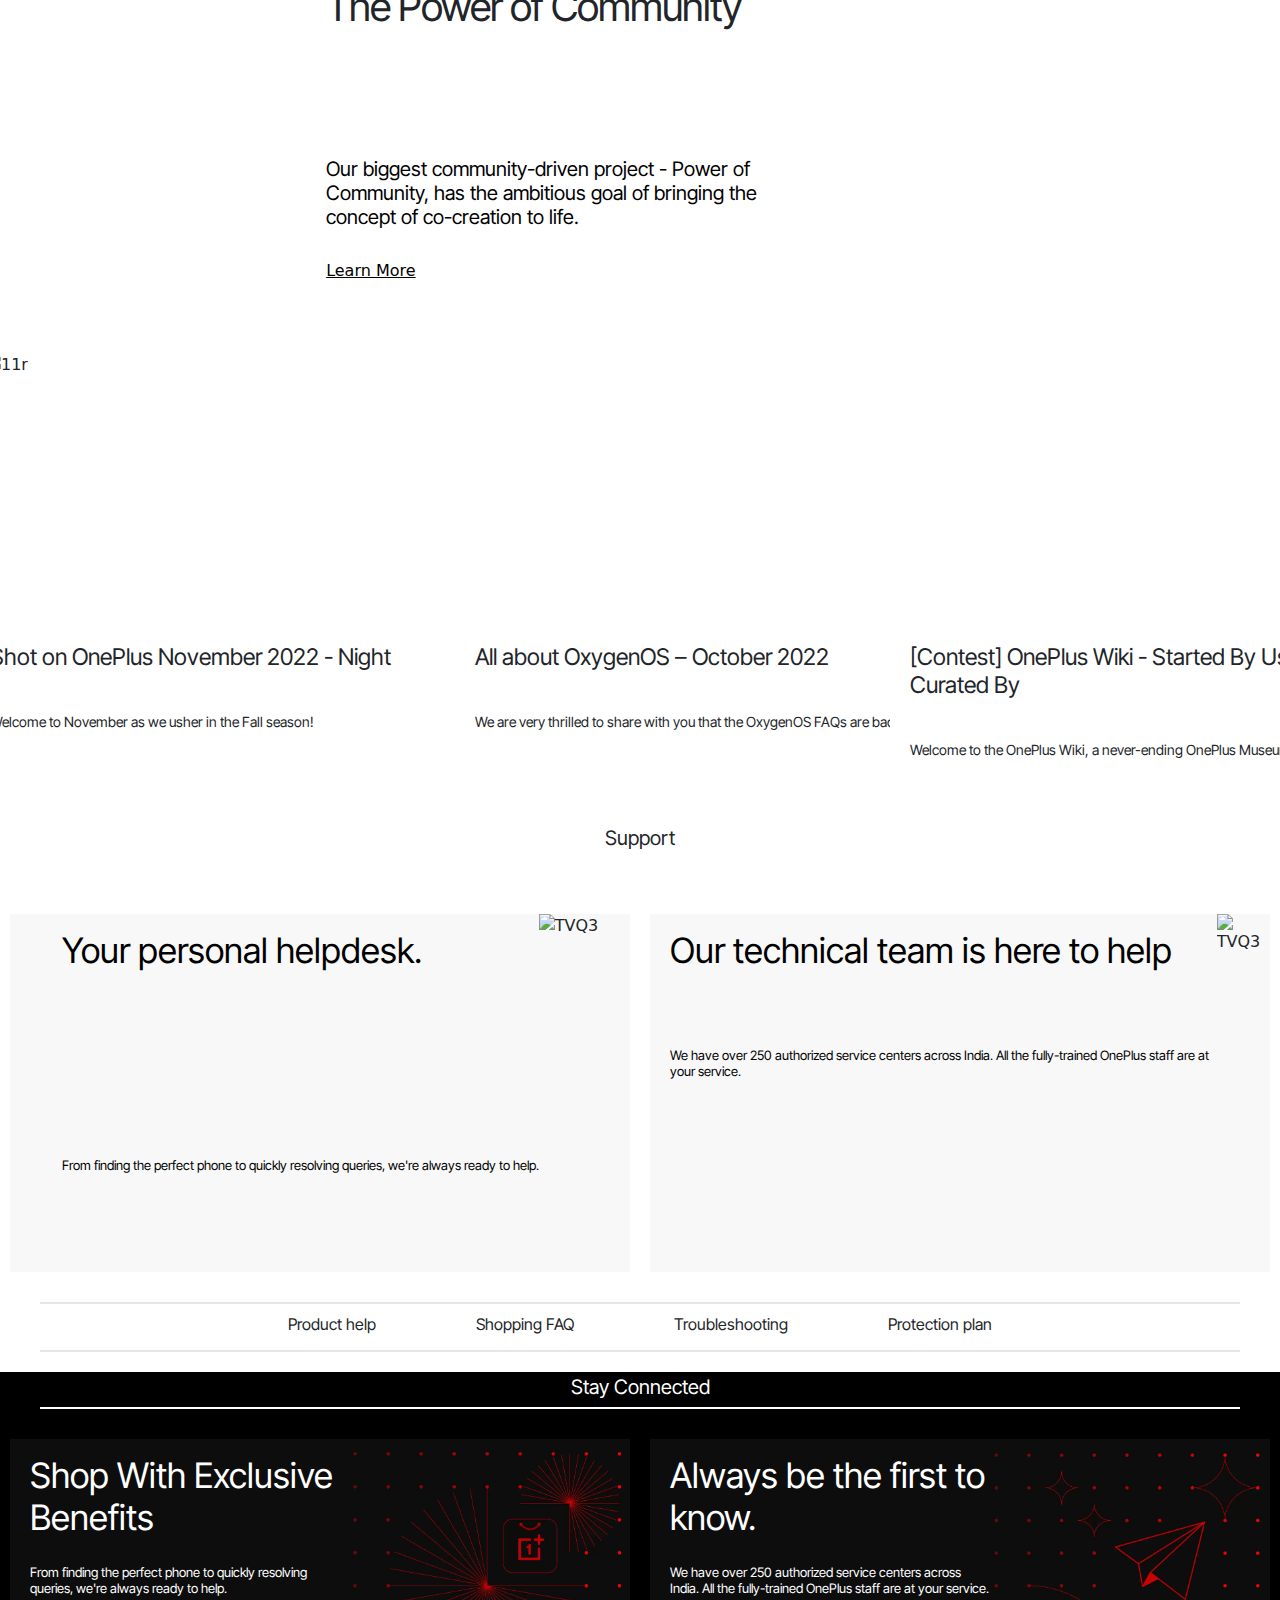
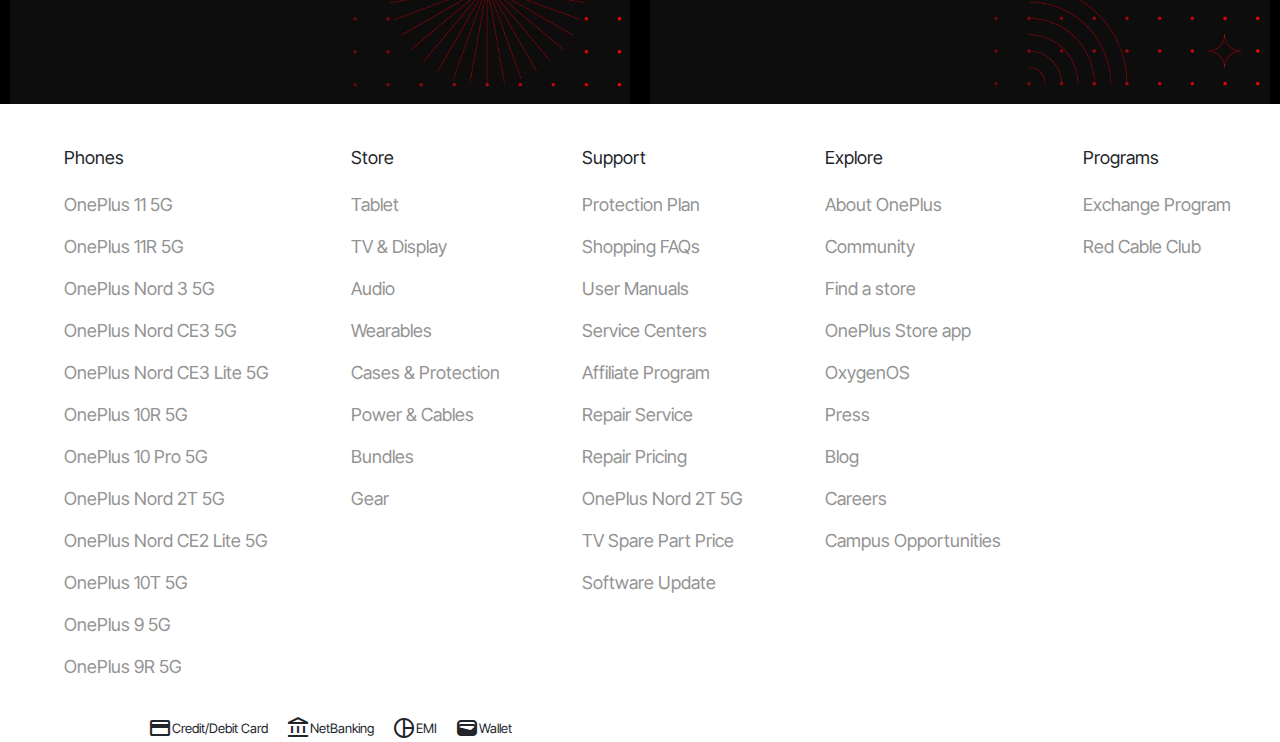
==== commit 7a17d882: "minor changes." ====
--- a/index.html
+++ b/index.html
@@ -35,7 +35,7 @@
                 <a href="#contact">OnePlus Fearuring</a>
                 <a href="#news">OneTopia</a>
                 <a href="#home">Store</a>
-                <span style="margin-right: 10px;" class="material-symbols-outlined header">account_circle</span>
+                <span style="margin-right: 10px;" class="material-symbols-outlined header-2">account_circle</span>
                 <span style="margin-right: 10px;" class="material-symbols-outlined header">shopping_cart</span>
                 <span style="margin-right: 10px;" class="material-symbols-outlined header">search</span>
             </div>   
@@ -532,10 +532,15 @@
                 <p style="font-family: 'Inter Tight', sans-serif;font-size: 13px;margin-bottom: 0px;margin-top: 3px;">Wallet</p>
             </div>
             <div class="contact-info">
-                <pre style="display: inline-block;font-family: 'Inter Tight', sans-serif;font-size: 18px;color: rgb(0, 98, 255);">Contact Us         |    </pre>
+                <a href="https://www.facebook.com/oneplusin" target="_blank"><ion-icon class="face" name="logo-facebook"></ion-icon></a>
+                <a href="https://twitter.com/Kabi0704" target="_blank"><ion-icon class="xtwit" name="logo-twitter"></ion-icon></a>
+                <a href="https://www.instagram.com/kabi.sketches_/" target="_blank"><ion-icon class="insta" name="logo-instagram"></ion-icon></a>
             </div>    
         </div>
     </div>
     
+    
+    <script type="module" src="https://unpkg.com/ionicons@7.1.0/dist/ionicons/ionicons.esm.js"></script>
+    <script nomodule src="https://unpkg.com/ionicons@7.1.0/dist/ionicons/ionicons.js"></script>
 </body>
 </html>--- a/Assets/style.css
+++ b/Assets/style.css
@@ -55,9 +55,20 @@
   font-size: 14px;
   padding-top: 10px;
 }
+.header-2{
+  color: black;
+  text-align: center;
+  text-decoration: none;
+  font-size: 14px;
+  padding-top: 10px;
+}
 .header:hover{
   border-bottom-style:solid;
   border-color: red;
+}.header-2:hover{
+  border-bottom-style:solid;
+  border-color: red;
+  cursor: pointer;
 }
 .CE3lite-contain{
   background: rgb(227,227,227);
@@ -265,14 +276,10 @@
 }
 .footer-contact{
   display: flex;
-  grid-template-columns: 600px 300px;
   column-gap: 0px;
   justify-content: center;
   align-items: center;
-  gap: 300px;
-}
-.contact-info{
-  margin-top: 79px;
+  gap: 600px;
 }
 .two-product-container{
   margin-top: 61px;
@@ -822,4 +829,15 @@
   height: 2px;
   background-color: #00000019;
   width: 1200px;
+}
+/*icons*/
+.face,
+.xtwit,
+.insta{
+  font-size: 26px;
+  text-decoration: none;
+}
+.contact-info{
+  display: flex;
+  gap: 10px;
 }--- a/Assets/mediaquaries.css
+++ b/Assets/mediaquaries.css
@@ -308,23 +308,24 @@
     .footer-contact{
         display: flex;
         flex-direction: column;
-        gap: 0px;
+        gap: 10px;
     }
     .content{
         display: none;
     }
-    .phones-list,
-    .payment{
-        margin-top: 30px;
-        margin-left: 15px;
+    .phones-list{
+      margin-top: 30px;
+      margin-left: 15px;
     }
     .store-list,
     .support-list,
     .explore-list,
-    .program-list,
+    .program-list{
+        margin-top: 10px;
+        margin-left: 15px;
+    }
     .contact-info{
-        margin-top: 10px;
-        margin-left: 15px;
+
     }
     .two-product-container-2{
         margin-top: 61px;
@@ -820,23 +821,26 @@
     .footer-contact{
         display: flex;
         flex-direction: column;
-        gap: 0px;
+        gap: 10px;
     }
     .content{
         display: none;
     }
-    .phones-list,
+    .phones-list{
+      margin-top: 30px;
+      margin-left: 15px;
+    }
     .payment{
         margin-top: 30px;
-        margin-left: 15px;
     }
     .store-list,
     .support-list,
     .explore-list,
-    .program-list,
+    .program-list{
+      margin-top: 10px;
+      margin-left: 15px;
+    }
     .contact-info{
-        margin-top: 10px;
-        margin-left: 15px;
     }
     .two-product-container-2{
         margin-top: 61px;
@@ -1346,23 +1350,26 @@
     .footer-contact{
         display: flex;
         flex-direction: column;
-        gap: 0px;
+        gap: 20px;
     }
     .content{
         display: none;
     }
-    .phones-list,
+    .phones-list{
+      margin-left: 15px;
+      margin-top: 30px;
+    }
     .payment{
         margin-top: 30px;
-        margin-left: 15px;
     }
     .store-list,
     .support-list,
     .explore-list,
-    .program-list,
+    .program-list{
+      margin-top: 10px;
+      margin-left: 15px;
+    }
     .contact-info{
-        margin-top: 10px;
-        margin-left: 15px;
     }
     .two-product-container-2{
         margin-top: 61px;
@@ -1890,11 +1897,8 @@
         display:block;
     }
     .contact-info{
-        margin-left: 15px;
-        margin-top: 20px;
     }
     .payment{
-        margin-left: 15px;
         margin-top: 0px;
     }
     .phones-list,
@@ -2445,17 +2449,13 @@
     .footer-contact{
         display: flex;
         flex-direction: row;
-        gap: 150px;
+        gap: 600px;
+        margin-top: 20px;
     }
     .content{
         display:block;
     }
-    .contact-info{
-        margin-left: 15px;
-        margin-top: 20px;
-    }
     .payment{
-        margin-left: 15px;
         margin-top: 0px;
     }
     .phones-list,
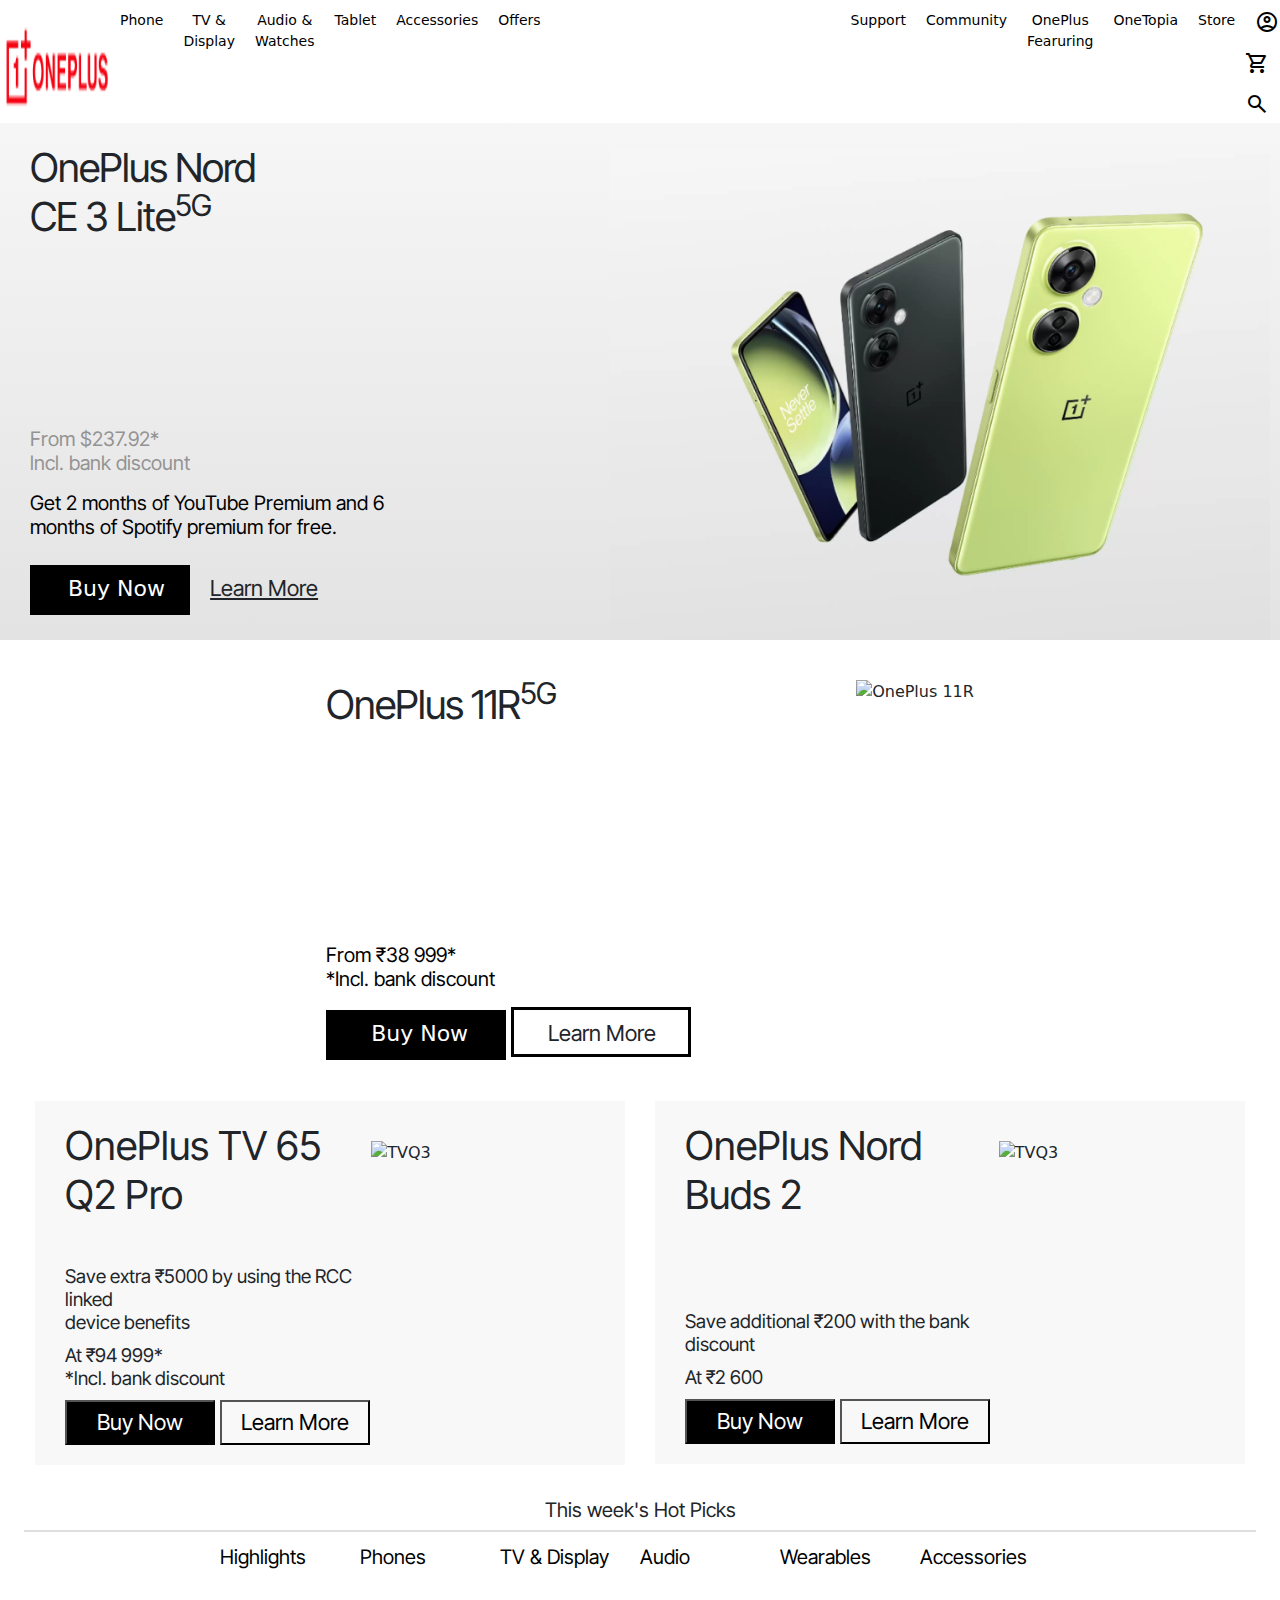
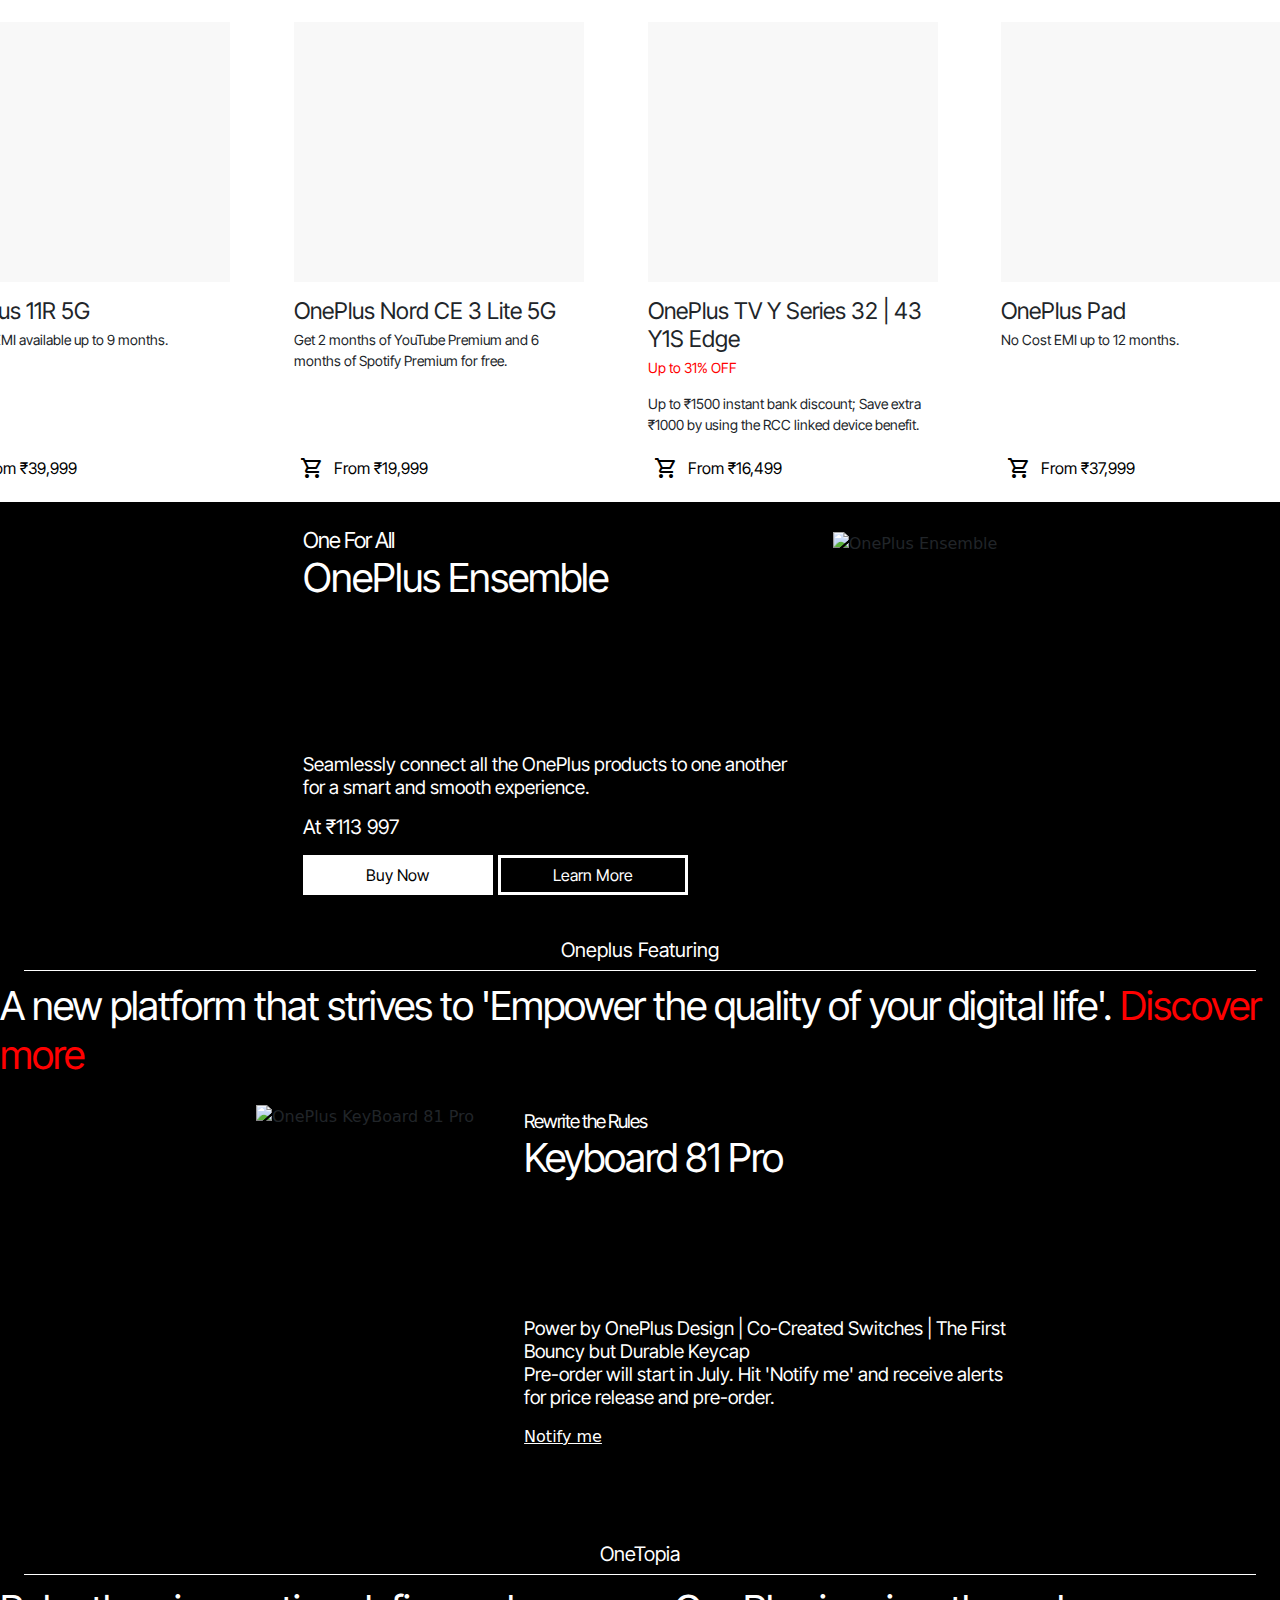
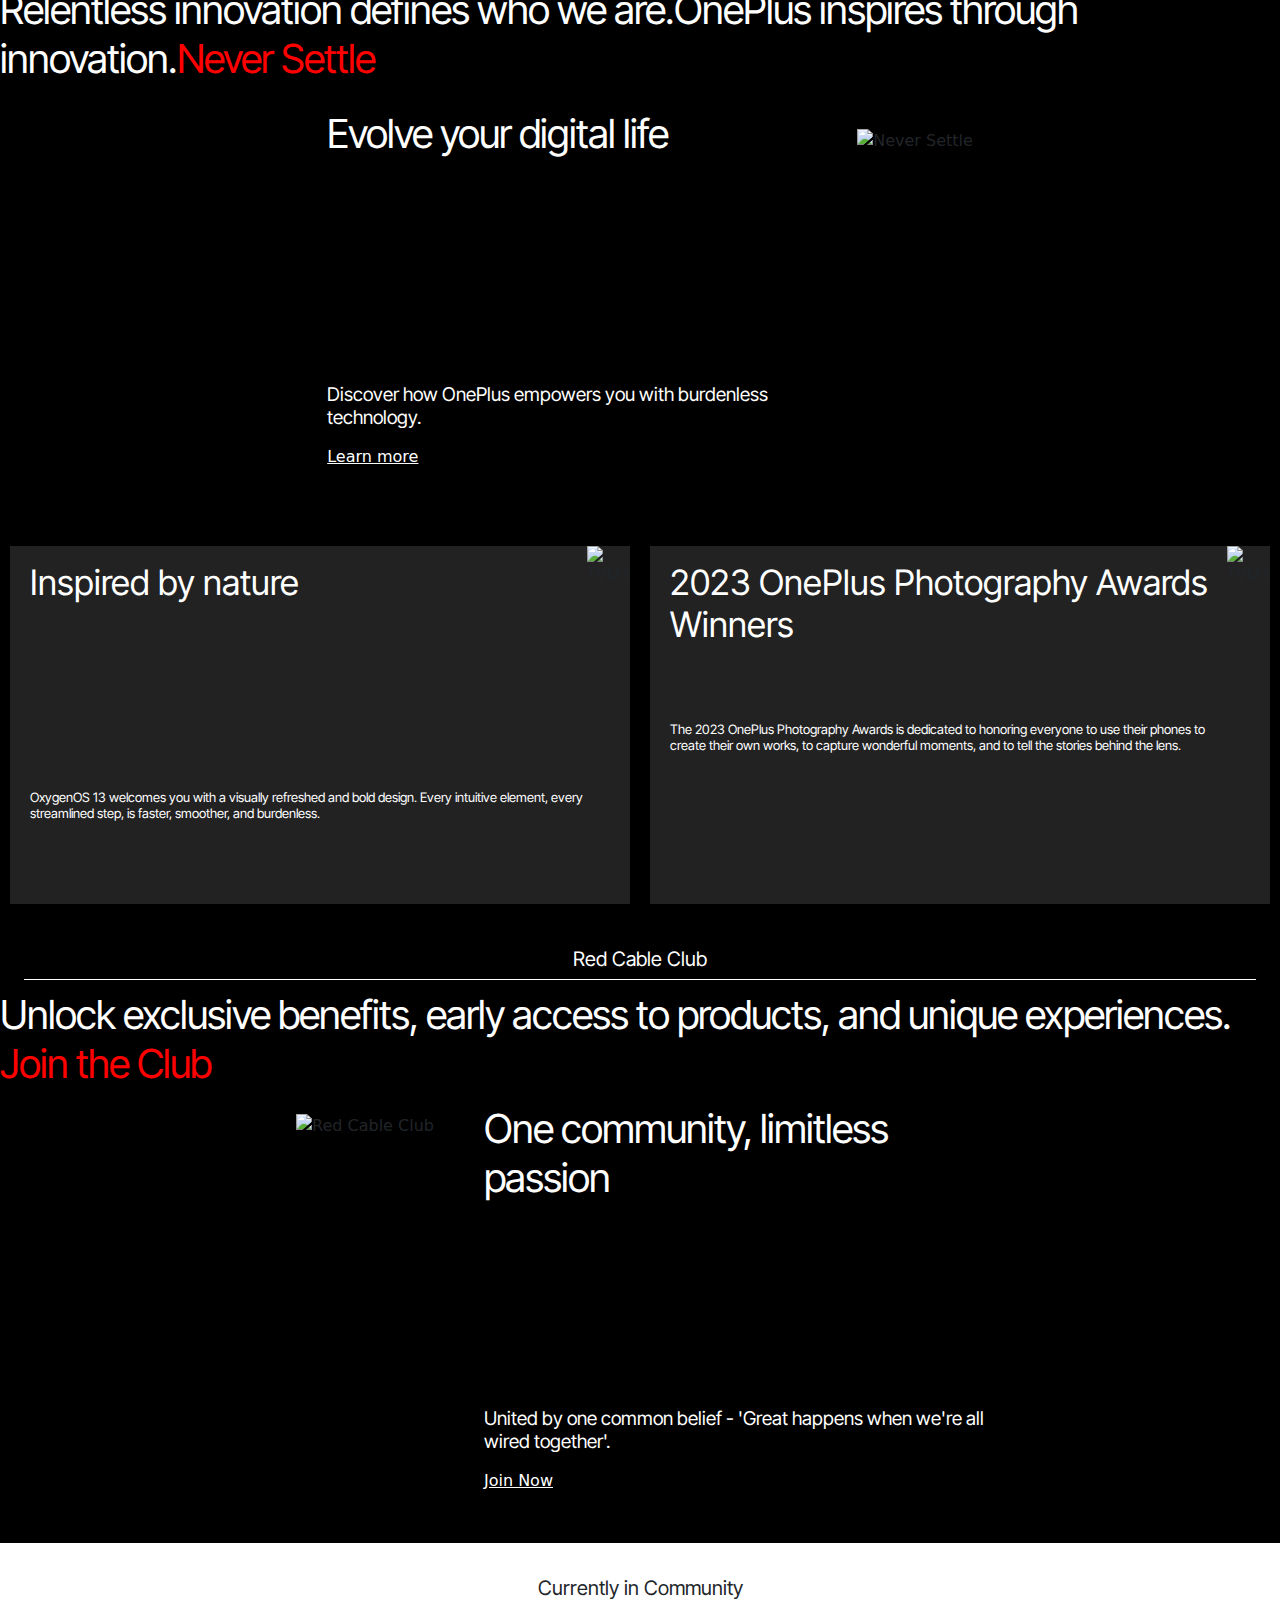
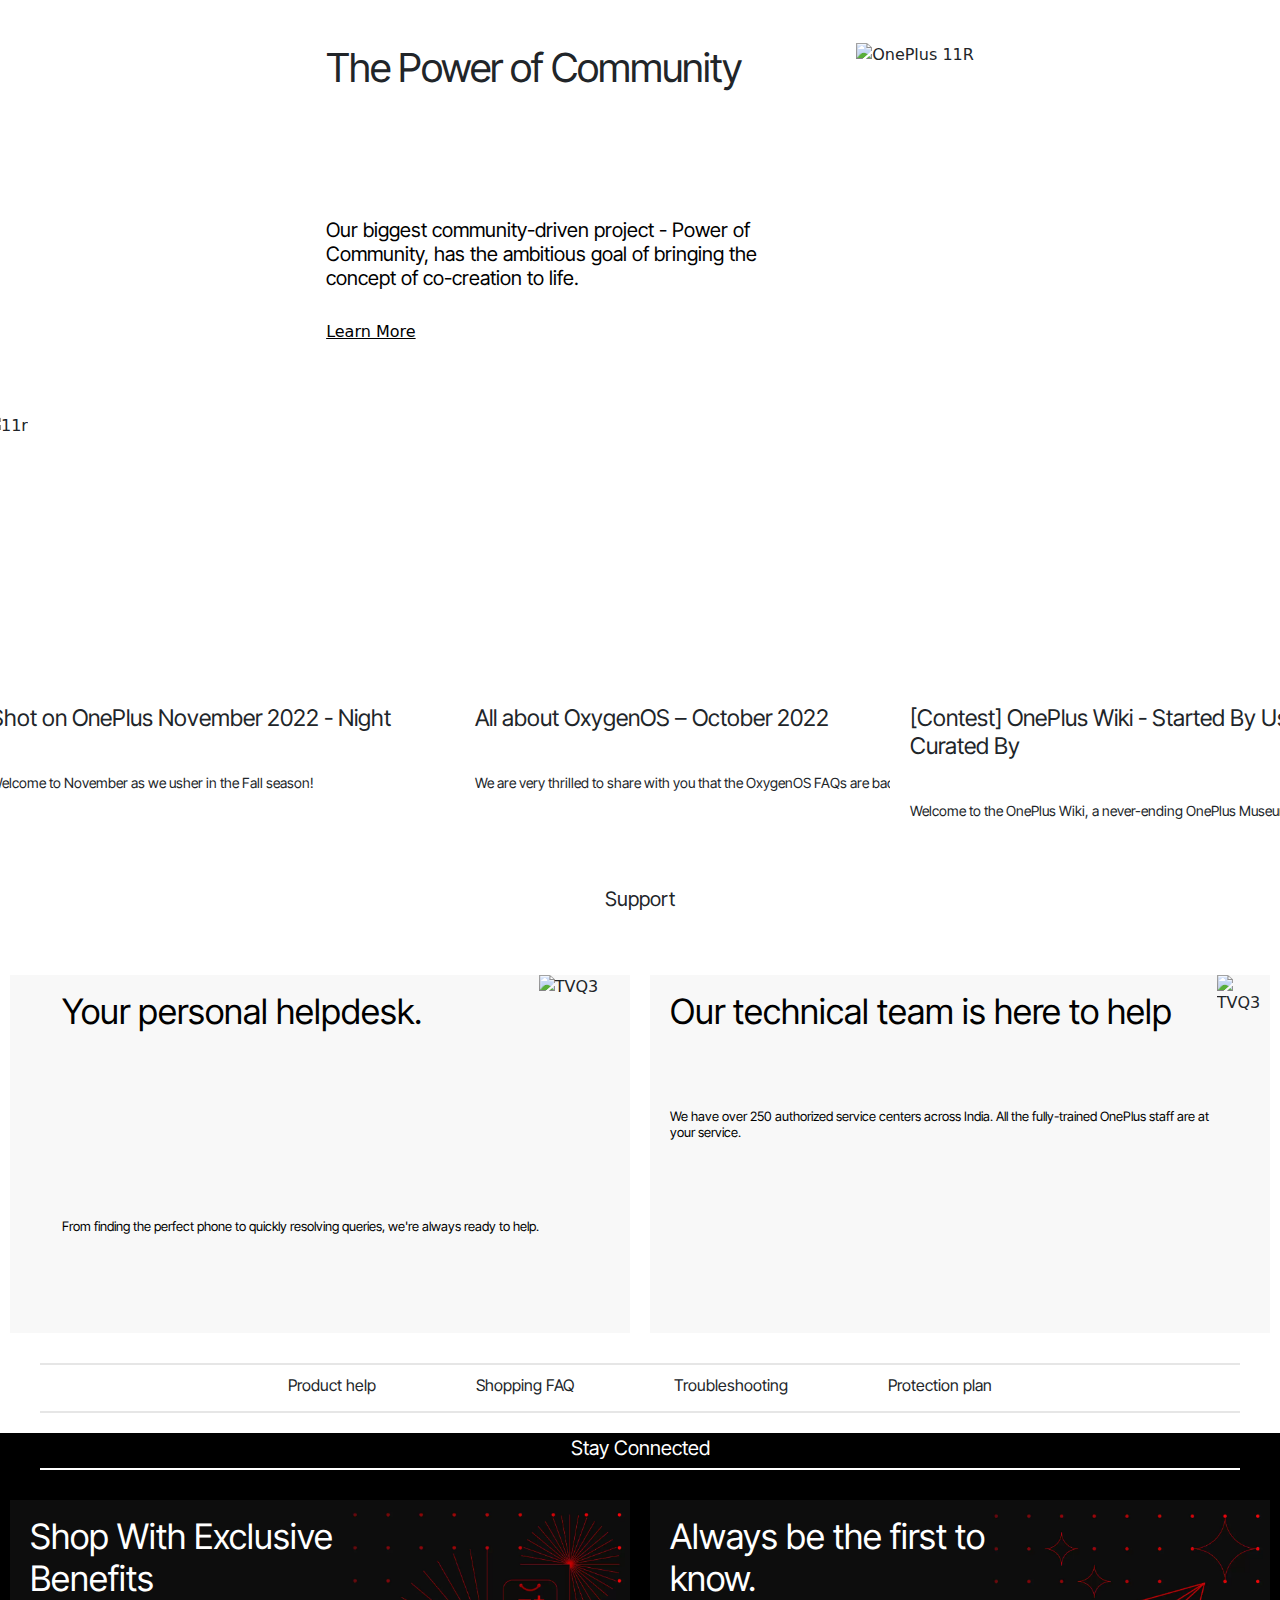
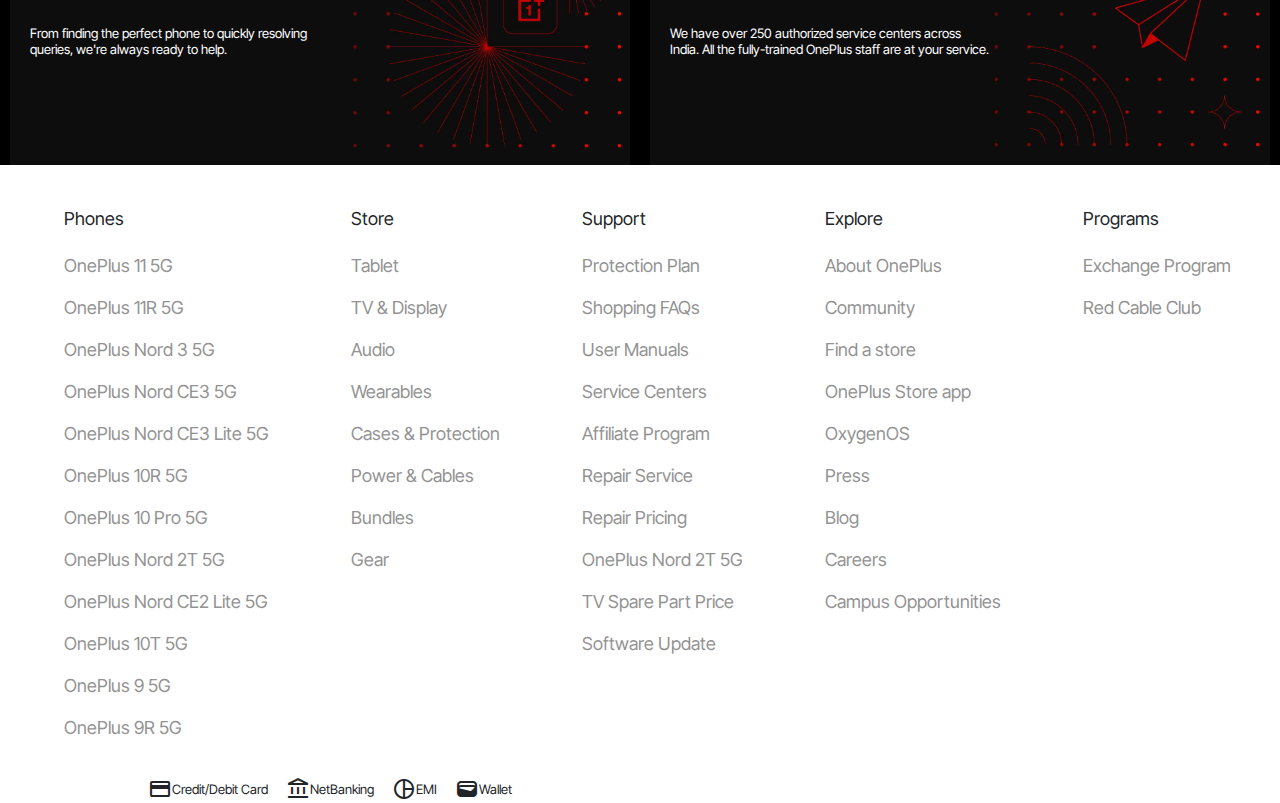
==== commit 093777d5: "linking" ====
--- a/index.html
+++ b/index.html
@@ -35,9 +35,11 @@
                 <a href="#contact">OnePlus Fearuring</a>
                 <a href="#news">OneTopia</a>
                 <a href="#home">Store</a>
-                <span style="margin-right: 10px;" class="material-symbols-outlined header-2">account_circle</span>
-                <span style="margin-right: 10px;" class="material-symbols-outlined header">shopping_cart</span>
-                <span style="margin-right: 10px;" class="material-symbols-outlined header">search</span>
+                <div>
+                    <a href="Assets/Page 1/index.html" target="_blank"><span style="margin-right: 10px;" class="material-symbols-outlined header-2">account_circle</span></a>
+                    <span style="margin-right: 5px;" class="material-symbols-outlined header">shopping_cart</span>
+                    <span style="margin-right: 10px;" class="material-symbols-outlined header">search</span>
+                </div>
             </div>   
     </div>
 
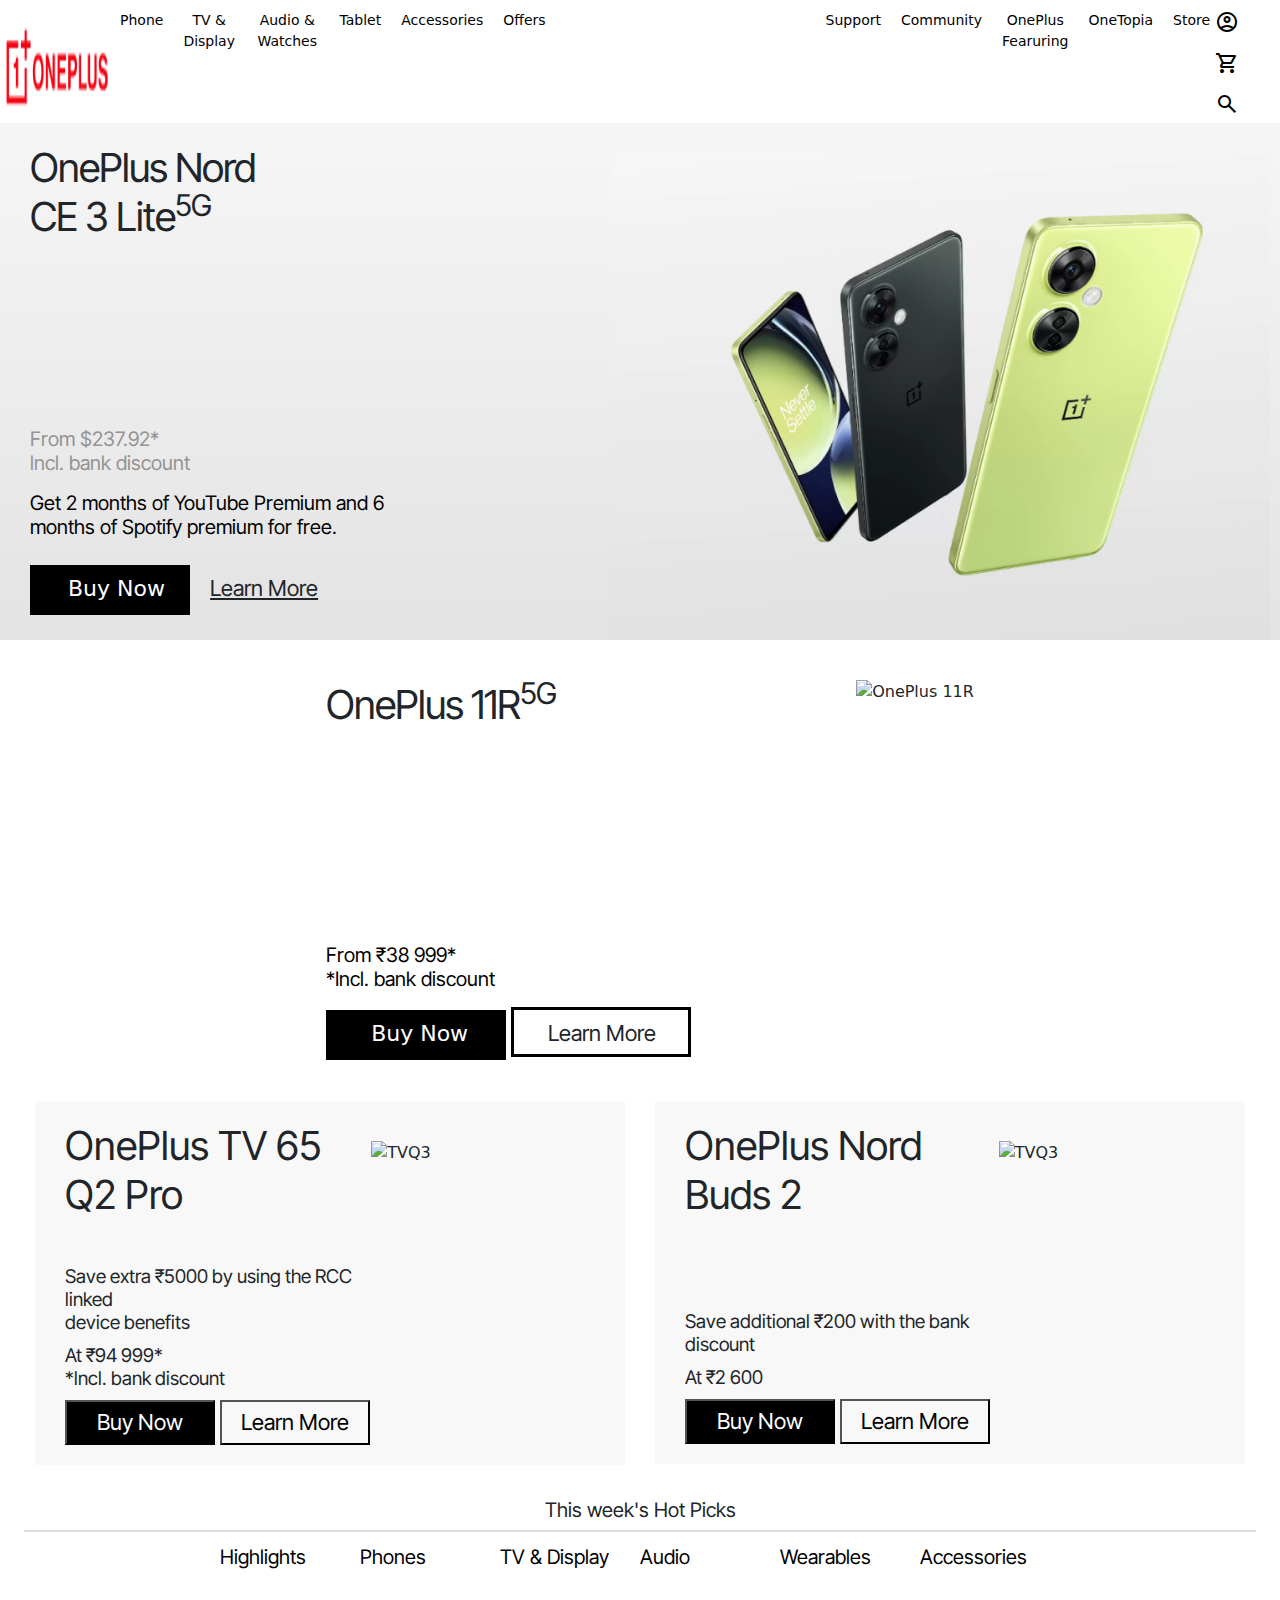
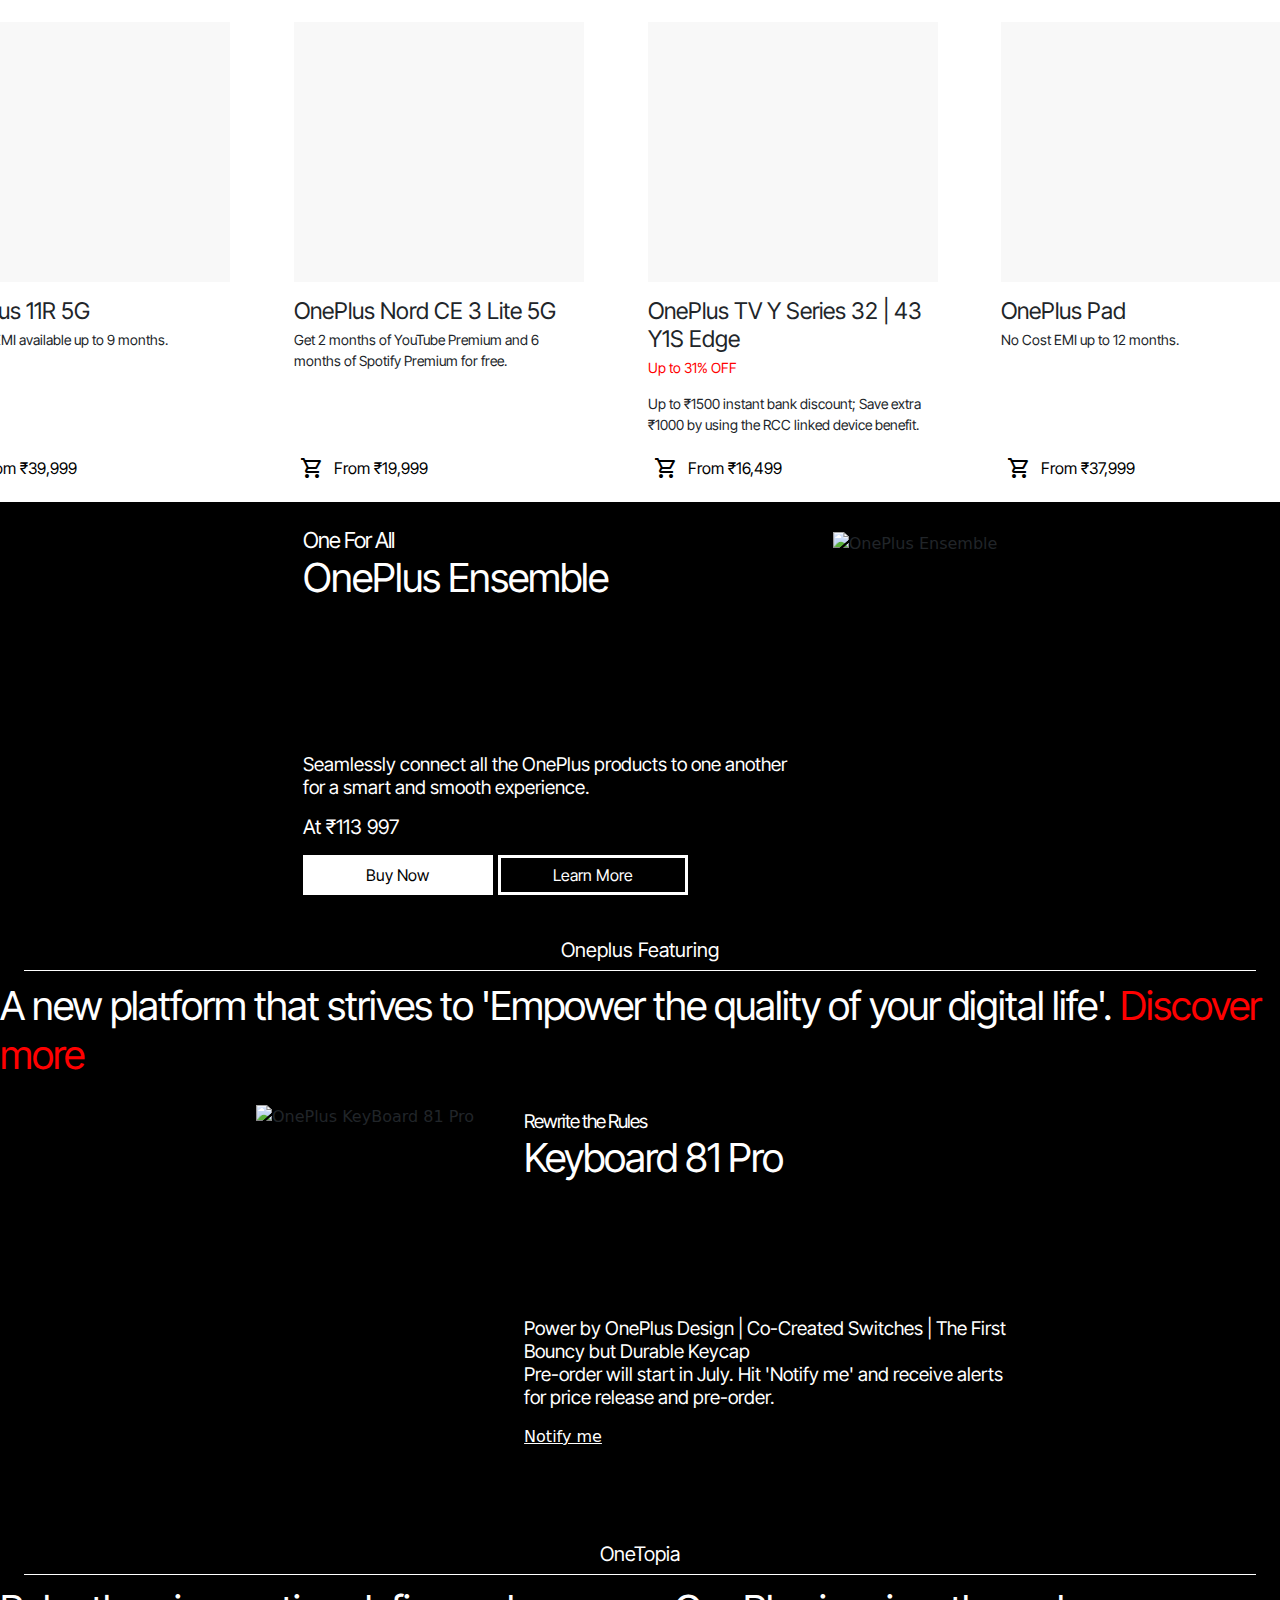
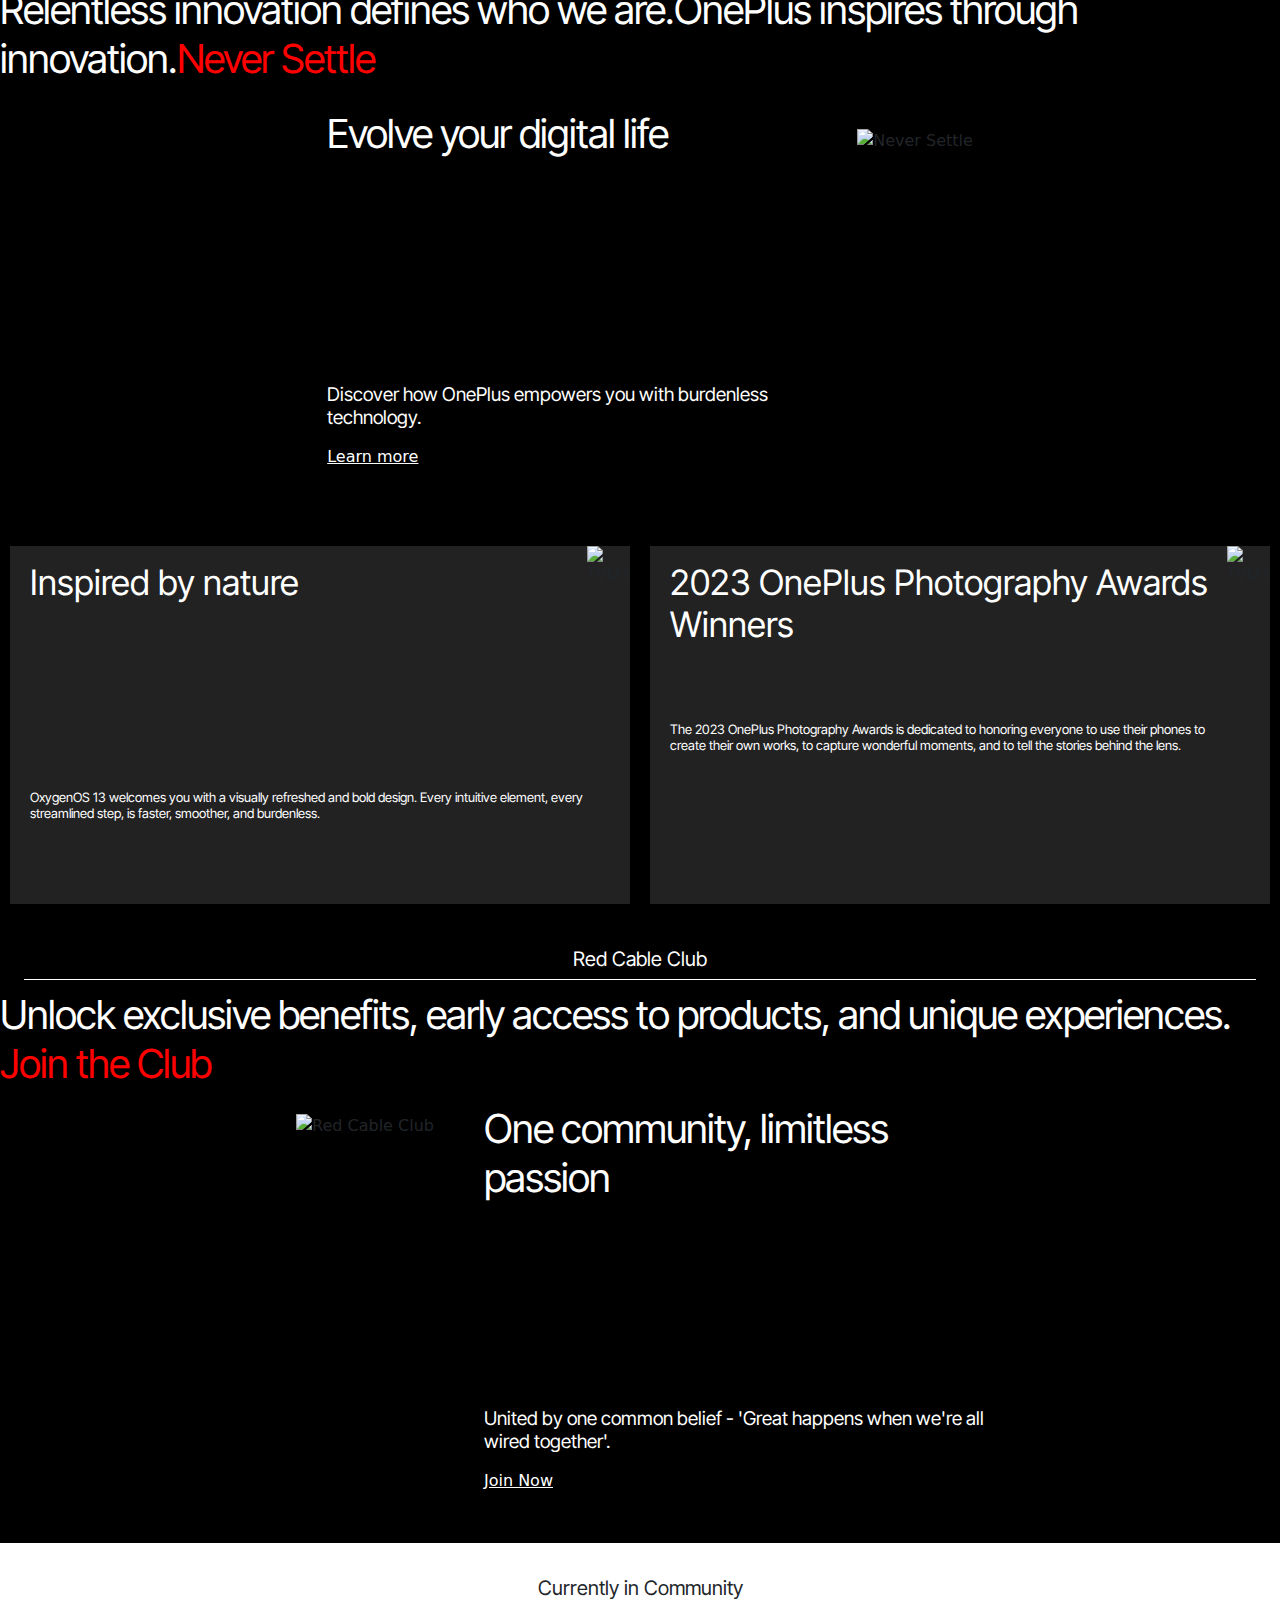
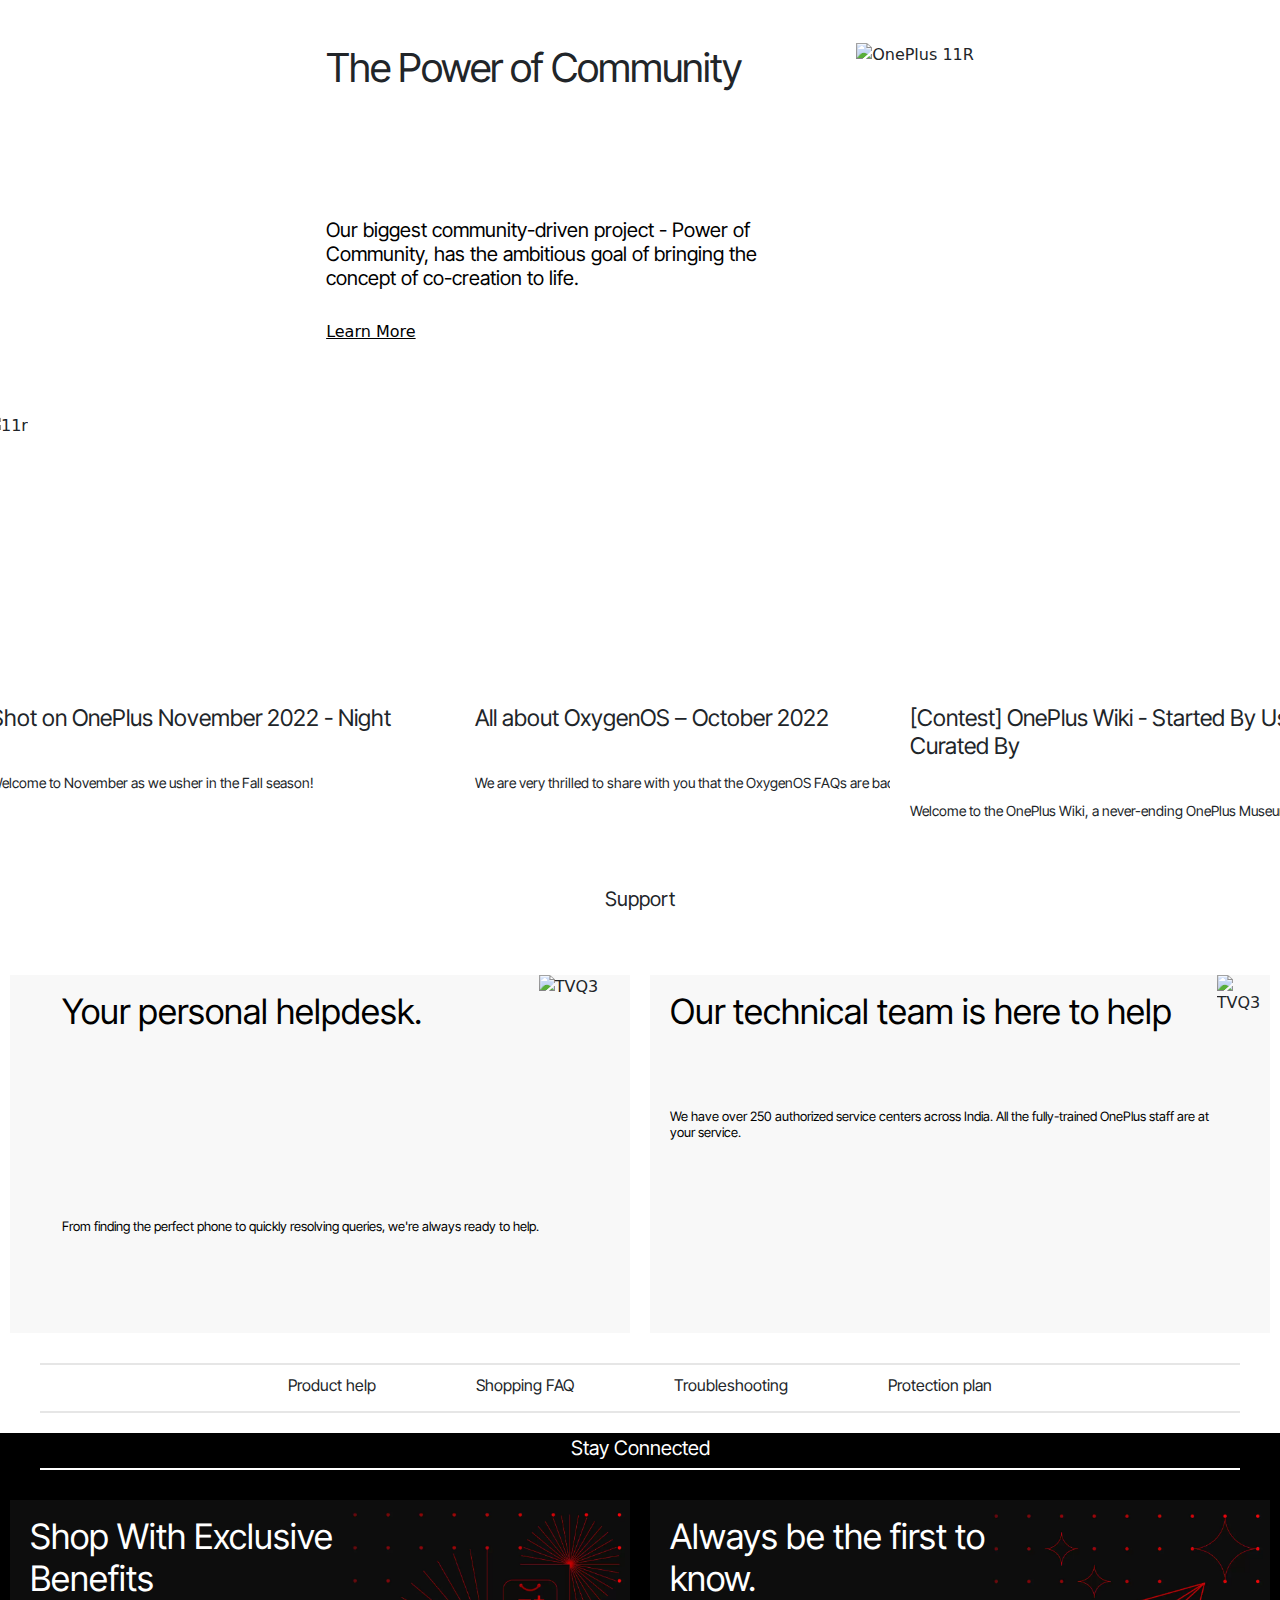
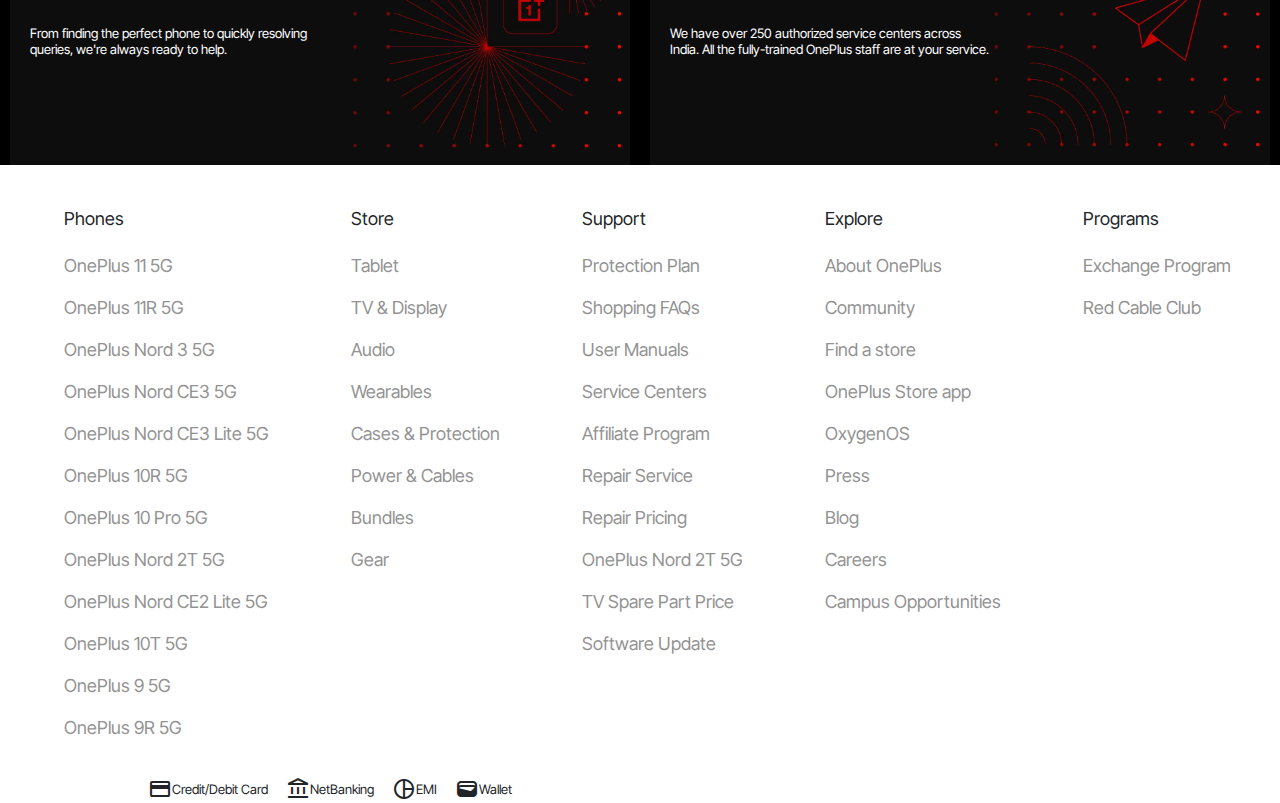
==== commit fc828385: "minor fixes" ====
--- a/index.html
+++ b/index.html
@@ -1,548 +1,834 @@
 <!DOCTYPE html>
 <html lang="en">
-<head>
-    <meta charset="UTF-8">
-    <meta name="viewport" content="width=device-width, initial-scale=1.0">
+  <head>
+    <meta charset="UTF-8" />
+    <meta name="viewport" content="width=device-width, initial-scale=1.0" />
     <title>OnePlus</title>
-    <link rel="stylesheet" href="Assets/style.css">
-    <link rel="stylesheet" href="Assets/mediaquaries.css">
-    <link rel="stylesheet" href="https://cdn.jsdelivr.net/npm/bootstrap@5.3.0/dist/css/bootstrap.min.css">
-    <link rel="stylesheet" href="https://fonts.googleapis.com/css2?family=Material+Symbols+Outlined:opsz,wght,FILL,GRAD@48,400,0,0" />
-    <link rel="stylesheet" href="https://fonts.googleapis.com/css2?family=Material+Symbols+Outlined:opsz,wght,FILL,GRAD@48,400,0,0" />
-    <link rel="stylesheet" href="https://fonts.googleapis.com/css2?family=Material+Symbols+Outlined:opsz,wght,FILL,GRAD@48,400,0,0" />
-    <link rel="preconnect" href="https://fonts.googleapis.com">
-    <link rel="preconnect" href="https://fonts.gstatic.com" crossorigin>
-    <link href="https://fonts.googleapis.com/css2?family=Inter+Tight:wght@500&display=swap" rel="stylesheet">
-    <link rel="stylesheet" href="https://fonts.googleapis.com/css2?family=Material+Symbols+Outlined:opsz,wght,FILL,GRAD@48,400,0,0" />
-    <link rel="stylesheet" href="https://fonts.googleapis.com/css2?family=Material+Symbols+Outlined:opsz,wght,FILL,GRAD@48,400,0,0" />
-    <link rel="stylesheet" href="https://fonts.googleapis.com/css2?family=Material+Symbols+Outlined:opsz,wght,FILL,GRAD@48,400,0,0" />
-    <link rel="stylesheet" href="https://fonts.googleapis.com/css2?family=Material+Symbols+Outlined:opsz,wght,FILL,GRAD@48,400,0,0" />
-</head>
-<body>
+    <link rel="stylesheet" href="Assets/style.css" />
+    <link rel="stylesheet" href="Assets/mediaquaries.css" />
+    <link
+      rel="stylesheet"
+      href="https://cdn.jsdelivr.net/npm/bootstrap@5.3.0/dist/css/bootstrap.min.css"
+    />
+    <link
+      rel="stylesheet"
+      href="https://fonts.googleapis.com/css2?family=Material+Symbols+Outlined:opsz,wght,FILL,GRAD@48,400,0,0"
+    />
+    <link
+      rel="stylesheet"
+      href="https://fonts.googleapis.com/css2?family=Material+Symbols+Outlined:opsz,wght,FILL,GRAD@48,400,0,0"
+    />
+    <link
+      rel="stylesheet"
+      href="https://fonts.googleapis.com/css2?family=Material+Symbols+Outlined:opsz,wght,FILL,GRAD@48,400,0,0"
+    />
+    <link rel="preconnect" href="https://fonts.googleapis.com" />
+    <link rel="preconnect" href="https://fonts.gstatic.com" crossorigin />
+    <link
+      href="https://fonts.googleapis.com/css2?family=Inter+Tight:wght@500&display=swap"
+      rel="stylesheet"
+    />
+    <link
+      rel="stylesheet"
+      href="https://fonts.googleapis.com/css2?family=Material+Symbols+Outlined:opsz,wght,FILL,GRAD@48,400,0,0"
+    />
+    <link
+      rel="stylesheet"
+      href="https://fonts.googleapis.com/css2?family=Material+Symbols+Outlined:opsz,wght,FILL,GRAD@48,400,0,0"
+    />
+    <link
+      rel="stylesheet"
+      href="https://fonts.googleapis.com/css2?family=Material+Symbols+Outlined:opsz,wght,FILL,GRAD@48,400,0,0"
+    />
+    <link
+      rel="stylesheet"
+      href="https://fonts.googleapis.com/css2?family=Material+Symbols+Outlined:opsz,wght,FILL,GRAD@48,400,0,0"
+    />
+    <link rel="icon" type="image/png" href="Assets/Images/images.png" />
+  </head>
+  <body>
     <div class="nav-contai">
-            <div class="topnav">
-                <img class="logo" src="Assets/Images/logo.png" alt="OnePlus">
-                <a href="#home">Phone</a>
-                <a href="#news">TV & Display</a>
-                <a href="#contact">Audio & Watches</a>
-                <a href="#about">Tablet</a>
-                <a href="#about">Accessories</a>
-                <a href="#about">Offers</a>
+      <div class="nav-contai-2">
+        <div class="topnav">
+          <img class="logo" src="Assets/Images/logo.png" alt="OnePlus" />
+          <a href="#home">Phone</a>
+          <a href="#news">TV & Display</a>
+          <a href="#contact">Audio & Watches</a>
+          <a href="#about">Tablet</a>
+          <a href="#about">Accessories</a>
+          <a href="#about">Offers</a>
+        </div>
+        <div class="toprightnav">
+          <a href="#about">Support</a>
+          <a href="#about">Community</a>
+          <a href="#contact">OnePlus Fearuring</a>
+          <a href="#news">OneTopia</a>
+          <a href="#home">Store</a>
+        </div>
+      </div>
+
+      <div class="easyaccess">
+        <a href="Assets/Page 1/index.html" target="_blank"
+          ><span
+            style="margin-right: 10px"
+            class="material-symbols-outlined header-2"
+            >account_circle</span
+          ></a
+        >
+        <span style="margin-right: 5px" class="material-symbols-outlined header"
+          >shopping_cart</span
+        >
+        <span
+          style="margin-right: 10px"
+          class="material-symbols-outlined header"
+          >search</span
+        >
+      </div>
+    </div>
+
+    <div class="CE3lite-contain">
+      <div class="content-ce3lite">
+        <div class="about-ce3lite">
+          <div class="ce3title">
+            <p>OnePlus Nord<br />CE 3 Lite<sup>5G</sup></p>
+          </div>
+          <p class="pricece3">From $237.92*<br />lncl. bank discount</p>
+          <p class="offerce3">
+            Get 2 months of YouTube Premium and 6<br />months of Spotify premium
+            for free.
+          </p>
+          <div class="buynow">
+            <p class="text_buynow">Buy Now</p>
+          </div>
+          <p class="learnmorece3">Learn More</p>
+        </div>
+
+        <div>
+          <img
+            class="ce3imag"
+            src="Assets/Images/ce 3 lite.png"
+            alt="OnePlus CE3lite"
+          />
+        </div>
+      </div>
+    </div>
+
+    <div class="one11R-contain">
+      <div class="content-11r">
+        <div class="about-11r">
+          <p class="title11R">OnePlus 11R<sup>5G</sup></p>
+          <p class="offer11r">
+            Save additional ₹6 000 with exchange bonus and ₹1 000 with bank
+            discount.<br />No Cost EMI available up to 12 months.
+          </p>
+          <p class="pricec11r">From ₹38 999*<br />*Incl. bank discount</p>
+          <div class="buynow11r">
+            <p class="text_buynow11r">Buy Now</p>
+          </div>
+          <div class="learnmore11r">
+            <p class="textlearnmore11r">Learn More</p>
+          </div>
+        </div>
+
+        <div>
+          <img
+            class="image11R"
+            src="https://oasis.opstatics.com/content/dam/oasis/page/2023/in/large-card/oneplus-11/Large_product_card_3model_PC.jpg.thumb.webp"
+            alt="OnePlus 11R"
+          />
+        </div>
+      </div>
+    </div>
+
+    <div class="two-product-container">
+      <div class="TVQ2">
+        <div class="about-tvq2">
+          <div class="title-tvq2">
+            <p>OnePlus TV 65<br />Q2 Pro</p>
+          </div>
+          <p class="offer-tvq2">
+            Save extra ₹5000 by using the RCC linked<br />device benefits
+          </p>
+          <p class="price-tvq2">At ₹94 999*<br />*lncl. bank discount</p>
+          <button class="buynowtvq2">Buy Now</button>
+          <button class="learnmoretvq2">Learn More</button>
+        </div>
+
+        <div class="image-cont-tvq2">
+          <img
+            class="imagetvq2"
+            src="https://oasis.opstatics.com/content/dam/oasis/page/2023/in/medium-product-card/TV-65-Q2-Pro-pc-2.7.png.thumb.webp"
+            alt="TVQ3"
+          />
+        </div>
+      </div>
+      <div class="nordbuds">
+        <div class="about-nordbuds">
+          <div class="title-nordbuds">
+            <p>OnePlus Nord<br />Buds 2</p>
+          </div>
+          <p class="offer-nordbuds">
+            Save additional ₹200 with the bank discount
+          </p>
+          <p class="price-nordbuds">At ₹2 600</p>
+          <button class="buynownordbuds">Buy Now</button>
+          <button class="learnmorenordbuds">Learn More</button>
+        </div>
+
+        <div class="image-cont-nordbuds">
+          <img
+            class="imagenordbuds"
+            src="https://oasis.opstatics.com/content/dam/oasis/page/2023/in/medium-product-card/Nord-buds-2-pc.png.thumb.webp"
+            alt="TVQ3"
+          />
+        </div>
+      </div>
+    </div>
+
+    <div class="This_week">
+      <div class="this_week_title">
+        <p class="hot_picks">This week's Hot Picks</p>
+        <div class="empty_div_1"></div>
+      </div>
+
+      <div class="this_week_line"></div>
+
+      <div class="this_week_list">
+        <div class="this_week_list_items">
+          <a href="#home">Highlights</a>
+          <a href="#news">Phones</a>
+          <a href="#contact">TV & Display</a>
+          <a href="#about">Audio</a>
+          <a href="#about">Wearables</a>
+          <a href="#about">Accessories</a>
+        </div>
+        <div class="empty_div_2"></div>
+      </div>
+
+      <div class="this_week_product">
+        <div class="this_week_11r">
+          <div class="main_contain">
+            <div class="image_contain">
+              <img
+                class="this_week_11r_img"
+                src="https://image01-in.oneplus.net/ebp/202305/31/1-m00-51-66-cpgm7wr26omaegnzaaniaca13ya555.png"
+                alt="11r"
+              />
             </div>
-            <div class="toprightnav">                                               
-                <a href="#about">Support</a>
-                <a href="#about">Community</a>
-                <a href="#contact">OnePlus Fearuring</a>
-                <a href="#news">OneTopia</a>
-                <a href="#home">Store</a>
-                <div>
-                    <a href="Assets/Page 1/index.html" target="_blank"><span style="margin-right: 10px;" class="material-symbols-outlined header-2">account_circle</span></a>
-                    <span style="margin-right: 5px;" class="material-symbols-outlined header">shopping_cart</span>
-                    <span style="margin-right: 10px;" class="material-symbols-outlined header">search</span>
-                </div>
-            </div>   
-    </div>
-
-    <div class="CE3lite-contain">
-        <div class="content-ce3lite">
-            <div class="about-ce3lite">
-                <div class="ce3title">
-                    <p>OnePlus Nord<br>CE 3 Lite<sup>5G</sup></p>
-                </div>
-                <p class="pricece3">From $237.92*<br>lncl. bank discount</p>
-                <p class="offerce3">Get 2 months of YouTube Premium and 6<br>months of Spotify premium for free.</p>
-                <div class="buynow">
-                    <p class="text_buynow">Buy Now</p>
-                </div>
-                <p class="learnmorece3">Learn More</p>
+            <p class="this_week_11r_title">OnePlus 11R 5G</p>
+            <p class="this_week_11r_des">
+              No Cost EMI available up to 9 months.
+            </p>
+            <button style="margin-top: 95px" class="price_button">
+              <span style="margin-right: 10px" class="material-symbols-outlined"
+                >shopping_cart</span
+              >From ₹39,999
+            </button>
+          </div>
+        </div>
+        <div class="this_week_ce3lte">
+          <div class="main_contain">
+            <div class="image_contain">
+              <img
+                class="this_week_ce3_img"
+                src="https://image01-in.oneplus.net/ebp/202303/29/1-m00-50-fd-cpgm7wqj5riagurqaakzkxnnips198.png"
+                alt=""
+              />
             </div>
-
-            <div>
-                <img class="ce3imag" src="Assets/Images/ce 3 lite.png" alt="OnePlus CE3lite">
+            <p class="this_week_ce3lte_title">OnePlus Nord CE 3 Lite 5G</p>
+            <p class="this_week_ce3lte_des">
+              Get 2 months of YouTube Premium and 6 months of Spotify Premium
+              for free.
+            </p>
+            <button style="margin-top: 74px" class="price_button">
+              <span style="margin-right: 10px" class="material-symbols-outlined"
+                >shopping_cart</span
+              >From ₹19,999
+            </button>
+          </div>
+        </div>
+        <div class="this_week_tvy">
+          <div class="main_contain">
+            <div class="image_contain">
+              <img
+                class="this_week_tvy_img"
+                src="https://image01-in.oneplus.net/ebp/202212/27/1-m00-4c-30-cpgm7moqqlgacqqqaary8omzel0913.png"
+                alt=""
+              />
             </div>
-        </div>
+            <p class="this_week_tvy_title">
+              OnePlus TV Y Series 32 | 43 <br />Y1S Edge
+            </p>
+            <p class="this_week_tvy_offer">Up to 31% OFF</p>
+            <p class="this_week_tvy_des">
+              Up to ₹1500 instant bank discount; Save extra ₹1000 by using the
+              RCC linked device benefit.
+            </p>
+            <button class="price_button">
+              <span style="margin-right: 10px" class="material-symbols-outlined"
+                >shopping_cart</span
+              >From ₹16,499
+            </button>
+          </div>
+        </div>
+        <div class="this_week_pad">
+          <div class="main_contain">
+            <div class="image_contain">
+              <img
+                class="this_week_pad_img"
+                src="https://image01-in.oneplus.net/ebp/202304/13/1-m00-51-1b-cpgm7wq35waawfbbaas0vraswfq234.png"
+                alt=""
+              />
+            </div>
+            <p class="this_week_pad_title">OnePlus Pad</p>
+            <p class="this_week_pad_des">No Cost EMI up to 12 months.</p>
+            <button style="margin-top: 95px" class="price_button">
+              <span style="margin-right: 10px" class="material-symbols-outlined"
+                >shopping_cart</span
+              >From ₹37,999
+            </button>
+          </div>
+        </div>
+      </div>
+    </div>
+
+    <div style="height: auto" class="oneplus-more-back-contain">
+      <div class="OnePlus-Ensemble">
+        <div class="content-ensemble">
+          <div class="about-ensemble">
+            <p class="title1ensemble">One For All</p>
+            <p class="title2ensemble">OnePlus Ensemble</p>
+            <p class="offerensemble">
+              Seamlessly connect all the OnePlus products to one another for a
+              smart and smooth experience.
+            </p>
+            <p class="priceensemble">At ₹113 997</p>
+            <button class="buynowensemble">Buy Now</button>
+            <button class="learnmoreensemble">Learn More</button>
+          </div>
+
+          <div>
+            <img
+              class="imageensemble"
+              src="https://oasis.opstatics.com/content/dam/oasis/page/2023/in/home/oneplus-ecosystem/largecard.jpg.thumb.webp"
+              alt="OnePlus Ensemble"
+            />
+          </div>
+        </div>
+      </div>
+
+      <div class="oneplus-featuring">
+        <div class="featuring_title">
+          <p class="Fearuring-titl">Oneplus Featuring</p>
+          <div class="empty_div_3"></div>
+        </div>
+
+        <div class="fearuring_line"></div>
+      </div>
+
+      <div class="keyyboard81">
+        <div class="ke81-header">
+          <p class="ke81-header-text">
+            A new platform that strives to 'Empower the quality of your digital
+            life'. <span style="color: red">Discover more</span>
+          </p>
+        </div>
+
+        <div class="content-ke81">
+          <div>
+            <img
+              class="image-ke81"
+              src="https://oasis.opstatics.com/content/dam/oasis/page/2023/home/keyboard/20230406-keyboard-pc.jpg.thumb.webp"
+              alt="OnePlus KeyBoard 81 Pro"
+            />
+          </div>
+
+          <div class="about-ke81">
+            <p class="title1ke81">Rewrite the Rules</p>
+            <p class="title2ke81">Keyboard 81 Pro</p>
+            <p class="offereke81">
+              Power by OnePlus Design | Co-Created Switches | The First Bouncy
+              but Durable Keycap <br />Pre-order will start in July. Hit 'Notify
+              me' and receive alerts for price release and pre-order.
+            </p>
+            <p class="notifyke81">Notify me</p>
+          </div>
+        </div>
+      </div>
+
+      <div class="topia-contain">
+        <div class="topia_title">
+          <p class="topia-titl">OneTopia</p>
+          <div class="empty_div_4"></div>
+        </div>
+
+        <div class="topia_line"></div>
+      </div>
+
+      <div class="Never-Settle">
+        <div class="Settle-header">
+          <p class="settle-header-text">
+            Relentless innovation defines who we are.OnePlus inspires through
+            innovation.<span style="color: red">Never Settle</span>
+          </p>
+        </div>
+
+        <div class="content-Settle">
+          <div class="about-Settle">
+            <p class="title1Settle">Evolve your digital life</p>
+            <p class="offerSettle">
+              Discover how OnePlus empowers you with burdenless technology.
+            </p>
+            <p class="learnSettle">Learn more</p>
+          </div>
+
+          <div>
+            <img
+              class="imageSettle"
+              src="https://oasis.opstatics.com/content/dam/oasis/page/2022/operation/sep/0906/homepage/OneTopia-PC.jpg.thumb.webp"
+              alt="Never Settle"
+            />
+          </div>
+        </div>
+      </div>
+
+      <div class="two-product-container-2">
+        <div class="nature">
+          <div class="about-nature">
+            <div class="title-nature">
+              <p>Inspired by nature</p>
+            </div>
+            <p class="offer-nature">
+              OxygenOS 13 welcomes you with a visually refreshed and bold
+              design. Every intuitive element, every streamlined step, is
+              faster, smoother, and burdenless.
+            </p>
+          </div>
+
+          <div class="image-cont-nature">
+            <img
+              class="imagenature"
+              src="https://oasis.opstatics.com/content/dam/oasis/page/2022/new-homepage/na/homepage/oxygenos13-pc.jpg.thumb.webp"
+              alt="TVQ3"
+            />
+          </div>
+        </div>
+        <div class="Awards">
+          <div class="about-awards">
+            <div class="title-awards">
+              <p>2023 OnePlus Photography Awards Winners</p>
+            </div>
+            <p class="offer-awards">
+              The 2023 OnePlus Photography Awards is dedicated to honoring
+              everyone to use their phones to create their own works, to capture
+              wonderful moments, and to tell the stories behind the lens.
+            </p>
+          </div>
+
+          <div class="image-cont-awards">
+            <img
+              class="imageawards"
+              src="https://oasis.opstatics.com/content/dam/oasis/page/2023/photo/small-pc.jpg.thumb.webp"
+              alt="TVQ3"
+            />
+          </div>
+        </div>
+      </div>
+
+      <div class="topia-contain">
+        <div class="topia_title">
+          <p class="topia-titl">Red Cable Club</p>
+          <div class="empty_div_4"></div>
+        </div>
+
+        <div class="topia_line"></div>
+      </div>
+
+      <div class="keyyboard81">
+        <div class="ke81-header">
+          <p class="ke81-header-text">
+            Unlock exclusive benefits, early access to products, and unique
+            experiences. <span style="color: red"> Join the Club</span>
+          </p>
+        </div>
+
+        <div class="content-ke81">
+          <div>
+            <img
+              class="image-ke81"
+              src="https://oasis.opstatics.com/content/dam/oasis/page/2023/in/large-card/rcc/RCC-homepage.jpg.thumb.webp"
+              alt="Red Cable Club"
+            />
+          </div>
+
+          <div class="about-ke81">
+            <p class="title2ke81">One community, limitless passion</p>
+            <p class="offereke81-2">
+              United by one common belief - 'Great happens when we're all wired
+              together'.
+            </p>
+            <p class="notifyke81">Join Now</p>
+          </div>
+        </div>
+      </div>
+    </div>
+
+    <div
+      class="this_week_title"
+      style="justify-content: center; margin-top: 30px"
+    >
+      <p class="hot_picks">Currently in Community</p>
+      <div class="empty_div_1"></div>
     </div>
 
     <div class="one11R-contain">
-        <div class="content-11r">
-            <div class="about-11r">
-                <p class="title11R">OnePlus 11R<sup>5G</sup></p>
-                <p class="offer11r">Save additional ₹6 000 with exchange bonus and ₹1 000 with bank discount.<BR>No Cost EMI available up to 12 months.</p>
-                <p class="pricec11r">From ₹38 999*<br>*Incl. bank discount</p>
-                <div class="buynow11r">
-                    <p class="text_buynow11r">Buy Now</p>                
-                </div>
-                <div class="learnmore11r">
-                    <p class="textlearnmore11r">Learn More</p>
-                </div>
+      <div class="content-11r">
+        <div class="about-11r">
+          <p class="title11R">The Power of Community</p>
+          <p class="offer11r" style="color: black">
+            Our biggest community-driven project - Power of Community, has the
+            ambitious goal of bringing the concept of co-creation to life.
+          </p>
+          <p class="notifyke81-2" style="color: black; margin-top: 30px">
+            Learn More
+          </p>
+        </div>
+
+        <div>
+          <img
+            class="image11R"
+            src="https://oasis.opstatics.com/content/dam/oasis/page/2022/new-homepage/na/homepage/POC-pc.jpg.thumb.webp"
+            alt="OnePlus 11R"
+          />
+        </div>
+      </div>
+    </div>
+
+    <div class="this_week_product-2">
+      <div class="this_week_11r-2">
+        <div class="main_contain-2">
+          <div class="image_contain-2">
+            <img
+              class="this_week_11r_img-2"
+              src="https://oasis.opstatics.com/content/dam/oasis/page/2022/na/home/sqcard/card1pc.jpg.thumb.webp"
+              alt="11r"
+            />
+          </div>
+          <p
+            class="this_week_11r_title"
+            style="margin-left: 20px; margin-top: 30px"
+          >
+            Shot on OnePlus November 2022 - Night
+          </p>
+          <p
+            class="this_week_11r_des"
+            style="margin-left: 20px; margin-top: 40px"
+          >
+            Welcome to November as we usher in the Fall season!
+          </p>
+        </div>
+      </div>
+      <div class="this_week_ce3lte">
+        <div class="main_contain-2">
+          <div class="image_contain-2">
+            <img
+              class="this_week_ce3_img-2"
+              src="https://oasis.opstatics.com/content/dam/oasis/page/2022/na/home/sqcard/card2pc.jpg.thumb.webp"
+              alt=""
+            />
+          </div>
+          <p
+            class="this_week_ce3lte_title"
+            style="margin-left: 20px; margin-top: 30px"
+          >
+            All about OxygenOS – October 2022
+          </p>
+          <p
+            class="this_week_11r_des"
+            style="margin-left: 20px; margin-top: 40px"
+          >
+            We are very thrilled to share with you that the OxygenOS FAQs are
+            back!
+          </p>
+        </div>
+      </div>
+      <div class="this_week_tvy">
+        <div class="main_contain-2">
+          <div class="image_contain-2">
+            <img
+              class="this_week_tvy_img-2"
+              src="https://oasis.opstatics.com/content/dam/oasis/page/2022/na/home/sqcard/card3pc.jpg.thumb.webp"
+              alt=""
+            />
+          </div>
+          <p
+            class="this_week_tvy_title"
+            style="margin-left: 20px; margin-top: 30px"
+          >
+            [Contest] OnePlus Wiki - Started By Us, Curated By
+          </p>
+          <p
+            class="this_week_11r_des"
+            style="margin-left: 20px; margin-top: 40px"
+          >
+            Welcome to the OnePlus Wiki, a never-ending OnePlus Museum.
+          </p>
+        </div>
+      </div>
+    </div>
+
+    <div class="this_week_title" style="justify-content: center">
+      <p class="hot_picks">Support</p>
+      <div class="empty_div_1"></div>
+    </div>
+
+    <div class="two-product-container-2">
+      <div class="nature-2">
+        <div class="about-nature">
+          <div class="title-nature-2">
+            <p>Your personal helpdesk.</p>
+          </div>
+          <p class="offer-nature-2">
+            From finding the perfect phone to quickly resolving queries, we're
+            always ready to help.
+          </p>
+        </div>
+
+        <div class="image-cont-nature">
+          <img
+            class="imagenature"
+            src="https://oasis.opstatics.com/content/dam/oasis/page/2022/new-homepage/na/homepage/support/Helpdesk-PC.jpg.thumb.webp"
+            alt="TVQ3"
+          />
+        </div>
+      </div>
+      <div class="Awards-2">
+        <div class="about-awards">
+          <div class="title-awards-2">
+            <p>Our technical team is here to help</p>
+          </div>
+          <p class="offer-awards-2">
+            We have over 250 authorized service centers across India. All the
+            fully-trained OnePlus staff are at your service.
+          </p>
+        </div>
+
+        <div class="image-cont-awards">
+          <img
+            class="imageawards"
+            src="https://oasis.opstatics.com/content/dam/oasis/page/2022/operation/sep/0906/homepage/Service-Center-desktop.jpg.thumb.webp"
+            alt="TVQ3"
+          />
+        </div>
+      </div>
+    </div>
+
+    <div class="line1cont">
+      <div class="line1"></div>
+    </div>
+    <div class="FAQele">
+      <p class="ele1">Product help</p>
+      <p class="ele2">Shopping FAQ</p>
+      <p class="ele3">Troubleshooting</p>
+      <p class="ele4">Protection plan</p>
+    </div>
+    <div class="line2cont">
+      <div class="line2"></div>
+    </div>
+
+    <div class="blackcont2" style="background-color: black">
+      <div
+        class="this_week_title"
+        style="justify-content: center; margin-top: 20px; color: white"
+      >
+        <p class="hot_picks">Stay Connected</p>
+        <div class="empty_div_1"></div>
+      </div>
+      <div class="line2cont">
+        <div class="line2" style="background-color: white"></div>
+      </div>
+
+      <div class="two-product-container-3" style="margin-top: 30px">
+        <div class="nature-3">
+          <div class="about-nature-3">
+            <div class="title-nature-3">
+              <p>Shop With Exclusive Benefits</p>
             </div>
-
-            <div>
-                <img class="image11R" src="https://oasis.opstatics.com/content/dam/oasis/page/2023/in/large-card/oneplus-11/Large_product_card_3model_PC.jpg.thumb.webp" alt="OnePlus 11R">
+            <p class="offer-nature-3">
+              From finding the perfect phone to quickly resolving queries, we're
+              always ready to help.
+            </p>
+          </div>
+
+          <div class="image-cont-nature">
+            <img
+              class="imagenature"
+              src="Assets/Images/benefits.png"
+              alt="TVQ3"
+            />
+          </div>
+        </div>
+        <div class="Awards-3">
+          <div class="about-awards-3">
+            <div class="title-awards-3">
+              <p>Always be the first to know.</p>
             </div>
-        </div>
-    </div>
-
-    <div class="two-product-container">
-        <div class="TVQ2">
-            <div class="about-tvq2">
-                <div class="title-tvq2">
-                    <p>OnePlus TV 65<br>Q2 Pro</p>
-                </div>
-                <p class="offer-tvq2">Save extra ₹5000 by using the RCC linked<br>device benefits</p>
-                <p class="price-tvq2">At ₹94 999*<br>*lncl. bank discount</p>
-                <button class="buynowtvq2">Buy Now</button>
-                <button class="learnmoretvq2">Learn More</button>
-            </div>
-
-            <div class="image-cont-tvq2">
-                <img class="imagetvq2" src="https://oasis.opstatics.com/content/dam/oasis/page/2023/in/medium-product-card/TV-65-Q2-Pro-pc-2.7.png.thumb.webp" alt="TVQ3">
-            </div>
-        </div>
-        <div class="nordbuds">
-            <div class="about-nordbuds">
-                <div class="title-nordbuds">
-                    <p>OnePlus Nord<br>Buds 2</p>
-                </div>
-                <p class="offer-nordbuds">Save additional ₹200 with the bank discount</p>
-                <p class="price-nordbuds">At ₹2 600</p>
-                <button class="buynownordbuds">Buy Now</button>
-                <button class="learnmorenordbuds">Learn More</button>
-            </div>
-
-            <div class="image-cont-nordbuds">
-                <img class="imagenordbuds" src="https://oasis.opstatics.com/content/dam/oasis/page/2023/in/medium-product-card/Nord-buds-2-pc.png.thumb.webp" alt="TVQ3">
-            </div>
-        </div>
-    </div>
-
-    <div class="This_week">
-        <div class="this_week_title">
-            <p class="hot_picks">
-                This week's Hot Picks
-            </p>
-            <div class="empty_div_1"></div>
-        </div>
-
-        <div class="this_week_line"></div>
-
-        <div class="this_week_list">
-            <div class="this_week_list_items">
-                <a href="#home">Highlights</a>
-                <a href="#news">Phones</a>
-                <a href="#contact">TV & Display</a>
-                <a href="#about">Audio</a>
-                <a href="#about">Wearables</a>
-                <a href="#about">Accessories</a>
-            </div>
-            <div class="empty_div_2"></div>
-        </div>
-
-        <div class="this_week_product">
-            <div class="this_week_11r">
-                <div class="main_contain">
-                    <div class="image_contain">
-                        <img class="this_week_11r_img" src="https://image01-in.oneplus.net/ebp/202305/31/1-m00-51-66-cpgm7wr26omaegnzaaniaca13ya555.png" alt="11r">
-                    </div>
-                    <P class="this_week_11r_title">OnePlus 11R 5G</P>
-                    <p class="this_week_11r_des">No Cost EMI available up to 9 months.</p>
-                    <button style="margin-top: 95px;" class="price_button"><span style="margin-right: 10px;" class="material-symbols-outlined">shopping_cart</span>From ₹39,999</button>
-                </div>
-            </div>
-            <div class="this_week_ce3lte">
-                <div class="main_contain">
-                    <div class="image_contain">
-                        <img class="this_week_ce3_img" src="https://image01-in.oneplus.net/ebp/202303/29/1-m00-50-fd-cpgm7wqj5riagurqaakzkxnnips198.png" alt="">
-                    </div>
-                    <p class="this_week_ce3lte_title">OnePlus Nord CE 3 Lite 5G</p>
-                    <p class="this_week_ce3lte_des">Get 2 months of YouTube Premium and 6 months of Spotify Premium for free.</p>
-                    <button style="margin-top: 74px;" class="price_button"><span style="margin-right: 10px;" class="material-symbols-outlined">shopping_cart</span>From ₹19,999</button>
-                </div>
-            </div>
-            <div class="this_week_tvy">
-                <div class="main_contain">
-                    <div class="image_contain">
-                        <img class="this_week_tvy_img" src="https://image01-in.oneplus.net/ebp/202212/27/1-m00-4c-30-cpgm7moqqlgacqqqaary8omzel0913.png" alt="">
-                    </div>
-                    <p class="this_week_tvy_title">OnePlus TV Y Series 32 | 43 <br>Y1S Edge</p>
-                    <p class="this_week_tvy_offer">Up to 31% OFF</p>
-                    <p class="this_week_tvy_des">Up to ₹1500 instant bank discount; Save extra ₹1000 by using the RCC linked device benefit.</p>
-                    <button class="price_button"><span style="margin-right: 10px;" class="material-symbols-outlined">shopping_cart</span>From ₹16,499</button>
-                </div>
-            </div>
-            <div class="this_week_pad">
-                <div class="main_contain">
-                    <div class="image_contain">
-                        <img class="this_week_pad_img" src="https://image01-in.oneplus.net/ebp/202304/13/1-m00-51-1b-cpgm7wq35waawfbbaas0vraswfq234.png" alt="">
-                    </div>
-                    <p class="this_week_pad_title">OnePlus Pad</p>
-                    <p class="this_week_pad_des">No Cost EMI up to 12 months.</p>
-                    <button style="margin-top: 95px;" class="price_button"><span style="margin-right: 10px;" class="material-symbols-outlined">shopping_cart</span>From ₹37,999</button>
-                </div>
-            </div>
-        </div>
-    </div>
-
-    <div style="height: auto;" class="oneplus-more-back-contain">
-        <div class="OnePlus-Ensemble">
-            <div class="content-ensemble">
-                <div class="about-ensemble">
-                    <p class="title1ensemble">One For All</p>
-                    <p class="title2ensemble">OnePlus Ensemble</p>
-                    <p class="offerensemble">Seamlessly connect all the OnePlus products to one another for a smart and smooth experience.</p>
-                    <p class="priceensemble">At ₹113 997</p>
-                    <button class="buynowensemble">
-                        Buy Now               
-                    </button>
-                    <button class="learnmoreensemble">
-                        Learn More
-                    </button>
-                </div>
-
-                <div>
-                    <img class="imageensemble" src="https://oasis.opstatics.com/content/dam/oasis/page/2023/in/home/oneplus-ecosystem/largecard.jpg.thumb.webp" alt="OnePlus Ensemble">
-                </div>               
-            </div>
-        </div>
-
-        <div class="oneplus-featuring">
-            <div class="featuring_title">
-                <p class="Fearuring-titl">
-                    Oneplus Featuring
-                </p>
-                <div class="empty_div_3"></div>
-            </div>
-    
-            <div class="fearuring_line"></div>
-        </div>
-
-        <div class="keyyboard81">
-            <div class="ke81-header"><p class="ke81-header-text">A new platform that strives to 'Empower the quality of your digital life'. <span style="color: red;">Discover more</span></p></div>
-
-            <div class="content-ke81">
-                <div >
-                    <img class="image-ke81" src="https://oasis.opstatics.com/content/dam/oasis/page/2023/home/keyboard/20230406-keyboard-pc.jpg.thumb.webp" alt="OnePlus KeyBoard 81 Pro">
-                </div>  
-
-                <div class="about-ke81">
-                    <p class="title1ke81">Rewrite the Rules</p>
-                    <p class="title2ke81">Keyboard 81 Pro</p>
-                    <p class="offereke81">Power by OnePlus Design | Co-Created Switches | The First Bouncy but Durable Keycap <br>Pre-order will start in July. Hit 'Notify me' and receive alerts for price release and pre-order.</p>
-                    <p class="notifyke81">Notify me</p>
-                </div>  
-            </div>           
-        </div>
-
-        <div class="topia-contain">
-            <div class="topia_title">
-                <p class="topia-titl">
-                    OneTopia
-                </p>
-                <div class="empty_div_4"></div>
-            </div>
-    
-            <div class="topia_line"></div>
-        </div>
-
-        <div class="Never-Settle">
-            <div class="Settle-header"><p class="settle-header-text">Relentless innovation defines who we are.OnePlus inspires through innovation.<span style="color: red;">Never Settle</span> </p></div>
-
-            <div class="content-Settle">
-                <div class="about-Settle">
-                    <p class="title1Settle">Evolve your digital life</p>
-                    <p class="offerSettle">Discover how OnePlus empowers you with burdenless technology.</p>
-                    <p class="learnSettle">Learn more</p>
-                </div>
-
-                <div>
-                    <img class="imageSettle" src="https://oasis.opstatics.com/content/dam/oasis/page/2022/operation/sep/0906/homepage/OneTopia-PC.jpg.thumb.webp" alt="Never Settle">
-                </div>               
-            </div>
-        </div>
-
-        <div class="two-product-container-2">
-            <div class="nature">
-                <div class="about-nature">
-                    <div class="title-nature">
-                        <p>Inspired by nature</p>
-                    </div>
-                    <p class="offer-nature">OxygenOS 13 welcomes you with a visually refreshed and bold design. Every intuitive element, every streamlined step, is faster, smoother, and burdenless.</p>
-                </div>
-    
-                <div class="image-cont-nature">
-                    <img class="imagenature" src="https://oasis.opstatics.com/content/dam/oasis/page/2022/new-homepage/na/homepage/oxygenos13-pc.jpg.thumb.webp" alt="TVQ3">
-                </div>
-            </div>
-            <div class="Awards">
-                <div class="about-awards">
-                    <div class="title-awards">
-                        <p>2023 OnePlus Photography Awards Winners</p>
-                    </div>
-                    <p class="offer-awards">The 2023 OnePlus Photography Awards is dedicated to honoring everyone to use their phones to create their own works, to capture wonderful moments, and to tell the stories behind the lens.</p>
-                </div>
-    
-                <div class="image-cont-awards">
-                    <img class="imageawards" src="https://oasis.opstatics.com/content/dam/oasis/page/2023/photo/small-pc.jpg.thumb.webp" alt="TVQ3">
-                </div>
-            </div>
-        </div>
-
-        <div class="topia-contain">
-            <div class="topia_title">
-                <p class="topia-titl">
-                    Red Cable Club
-                </p>
-                <div class="empty_div_4"></div>
-            </div>
-    
-            <div class="topia_line"></div>
-        </div>
-
-        <div class="keyyboard81">
-            <div class="ke81-header"><p class="ke81-header-text">Unlock exclusive benefits, early access to products, and unique experiences. <span style="color: red;"> Join the Club</span></p></div>
-
-            <div class="content-ke81"> 
-                <div >
-                    <img class="image-ke81" src="https://oasis.opstatics.com/content/dam/oasis/page/2023/in/large-card/rcc/RCC-homepage.jpg.thumb.webp" alt="Red Cable Club">
-                </div> 
-
-                <div class="about-ke81">
-                    <p class="title2ke81">One community, limitless passion</p>
-                    <p class="offereke81-2">United by one common belief - 'Great happens when we're all wired together'.</p>
-                    <p class="notifyke81">Join Now</p>
-                </div>  
-            </div>           
-        </div>
-
-    </div>
-
-    <div class="this_week_title" style="justify-content: center;margin-top: 30px;">
-        <p class="hot_picks">
-            Currently in Community
-        </p>
-        <div class="empty_div_1"></div>
-    </div>
-    
-    <div class="one11R-contain">
-        <div class="content-11r">
-            <div class="about-11r">
-                <p class="title11R">The Power of Community</p>
-                <p class="offer11r" style="color: black;">Our biggest community-driven project - Power of Community, has the ambitious goal of bringing the concept of co-creation to life.</p>
-                <p class="notifyke81-2" style="color: black; margin-top: 30px;">Learn More</p>
-            </div>
-
-            <div>
-                <img class="image11R" src="https://oasis.opstatics.com/content/dam/oasis/page/2022/new-homepage/na/homepage/POC-pc.jpg.thumb.webp" alt="OnePlus 11R">
-            </div>
-        </div>
-    </div>
-
-    <div class="this_week_product-2">
-        <div class="this_week_11r-2">
-            <div class="main_contain-2">
-                <div class="image_contain-2">
-                    <img class="this_week_11r_img-2" src="https://oasis.opstatics.com/content/dam/oasis/page/2022/na/home/sqcard/card1pc.jpg.thumb.webp" alt="11r">
-                </div>
-                <P class="this_week_11r_title" style="margin-left: 20px; margin-top: 30px;">Shot on OnePlus November 2022 - Night</P>
-                <p class="this_week_11r_des" style="margin-left: 20px; margin-top: 40px;">Welcome to November as we usher in the Fall season!</p>
-            </div>
-        </div>
-        <div class="this_week_ce3lte">
-            <div class="main_contain-2">
-                <div class="image_contain-2">
-                    <img class="this_week_ce3_img-2" src="https://oasis.opstatics.com/content/dam/oasis/page/2022/na/home/sqcard/card2pc.jpg.thumb.webp" alt="">
-                </div>
-                <p class="this_week_ce3lte_title" style="margin-left: 20px; margin-top: 30px;">All about OxygenOS – October 2022</p>
-                <p class="this_week_11r_des" style="margin-left: 20px; margin-top: 40px;">We are very thrilled to share with you that the OxygenOS FAQs are back!</p>
-            </div>
-        </div>
-        <div class="this_week_tvy">
-            <div class="main_contain-2">
-                <div class="image_contain-2">
-                    <img class="this_week_tvy_img-2" src="https://oasis.opstatics.com/content/dam/oasis/page/2022/na/home/sqcard/card3pc.jpg.thumb.webp" alt="">
-                </div>
-                <p class="this_week_tvy_title" style="margin-left: 20px; margin-top: 30px;">[Contest] OnePlus Wiki - Started By Us, Curated By</p>
-                <p class="this_week_11r_des" style="margin-left: 20px; margin-top: 40px;">Welcome to the OnePlus Wiki, a never-ending OnePlus Museum.</p>
-            </div>
-        </div>
-    </div>
-
-    <div class="this_week_title" style="justify-content: center;">
-        <p class="hot_picks">
-            Support
-        </p>
-        <div class="empty_div_1"></div>
-    </div>
-
-    <div class="two-product-container-2">
-        <div class="nature-2">
-            <div class="about-nature">
-                <div class="title-nature-2">
-                    <p>Your personal helpdesk.</p>
-                </div>
-                <p class="offer-nature-2">From finding the perfect phone to quickly resolving queries, we're always ready to help.</p>
-            </div>
-
-            <div class="image-cont-nature">
-                <img class="imagenature" src="https://oasis.opstatics.com/content/dam/oasis/page/2022/new-homepage/na/homepage/support/Helpdesk-PC.jpg.thumb.webp" alt="TVQ3">
-            </div>
-        </div>
-        <div class="Awards-2">
-            <div class="about-awards">
-                <div class="title-awards-2">
-                    <p>Our technical team is here to help</p>
-                </div>
-                <p class="offer-awards-2">We have over 250 authorized service centers across India. All the fully-trained OnePlus staff are at your service.</p>
-            </div>
-
-            <div class="image-cont-awards">
-                <img class="imageawards" src="https://oasis.opstatics.com/content/dam/oasis/page/2022/operation/sep/0906/homepage/Service-Center-desktop.jpg.thumb.webp" alt="TVQ3">
-            </div>
-        </div>
-    </div>
-
-    <div class="line1cont">
-        <div class="line1"></div>
-    </div>
-    <div class="FAQele">
-        <p class="ele1">Product help</p>
-        <p class="ele2">Shopping FAQ</p>
-        <p class="ele3">Troubleshooting</p>
-        <p class="ele4">Protection plan</p>
-    </div>
-    <div class="line2cont">
-        <div class="line2"></div>
-    </div>
-
-    <div class="blackcont2" style="background-color: black;">
-        <div class="this_week_title" style="justify-content: center;margin-top: 20px;color: white;">
-        <p class="hot_picks">
-            Stay Connected
-        </p>
-        <div class="empty_div_1"></div>
-        </div>
-        <div class="line2cont">
-            <div class="line2" style="background-color: white;"></div>
-        </div>
-
-        <div class="two-product-container-3" style="margin-top: 30px;">
-            <div class="nature-3">
-                <div class="about-nature-3">
-                    <div class="title-nature-3">
-                        <p>Shop With Exclusive Benefits</p>
-                    </div>
-                    <p class="offer-nature-3">From finding the perfect phone to quickly resolving queries, we're always ready to help.</p>
-                </div>
-    
-                <div class="image-cont-nature">
-                    <img class="imagenature" src="Assets/Images/benefits.png" alt="TVQ3">
-                </div>
-            </div>
-            <div class="Awards-3">
-                <div class="about-awards-3">
-                    <div class="title-awards-3">
-                        <p>Always be the first to know.</p>
-                    </div>
-                    <p class="offer-awards-3">We have over 250 authorized service centers across India. All the fully-trained OnePlus staff are at your service.</p>
-                </div>
-    
-                <div class="image-cont-awards">
-                    <img class="imageawards" src="Assets/Images/first to know.png" alt="TVQ3">
-                </div>
-            </div>
-        </div>
+            <p class="offer-awards-3">
+              We have over 250 authorized service centers across India. All the
+              fully-trained OnePlus staff are at your service.
+            </p>
+          </div>
+
+          <div class="image-cont-awards">
+            <img
+              class="imageawards"
+              src="Assets/Images/first to know.png"
+              alt="TVQ3"
+            />
+          </div>
+        </div>
+      </div>
     </div>
 
     <div class="footer">
-        <div class="footer-pages">
-            <div class="phones-list">
-            <ul style="list-style-type: none; padding: 0px;">
-                <li class="list_title">Phones</li>
-                <li class="content">OnePlus 11 5G</li>
-                <li class="content">OnePlus 11R 5G</li>
-                <li class="content">OnePlus Nord 3 5G</li>
-                <li class="content">OnePlus Nord CE3 5G</li>
-                <li class="content">OnePlus Nord CE3 Lite 5G</li>
-                <li class="content">OnePlus 10R 5G</li>
-                <li class="content">OnePlus 10 Pro 5G</li>
-                <li class="content">OnePlus Nord 2T 5G</li>
-                <li class="content">OnePlus Nord CE2 Lite 5G</li>
-                <li class="content">OnePlus 10T 5G</li>
-                <li class="content">OnePlus 9 5G</li>
-                <li class="content">OnePlus 9R 5G</li>
-           </ul>
-         </div>
-         <div class="store-list">
-            <ul style="list-style-type: none; padding: 0px;">
-                <li class="list_title">Store</li>
-                <li class="content">Tablet</li>
-                <li class="content">TV & Display</li>
-                <li class="content">Audio</li>
-                <li class="content">Wearables</li>
-                <li class="content">Cases & Protection</li>
-                <li class="content">Power & Cables</li>
-                <li class="content">Bundles</li>
-                <li class="content">Gear</li>
-           </ul>
-         </div>
-         <div class="support-list">
-            <ul style="list-style-type: none; padding: 0px;">
-                 <li class="list_title">Support</li>
-                 <li class="content">Protection Plan</li>
-                 <li class="content">Shopping FAQs</li>
-                 <li class="content">User Manuals</li>
-                 <li class="content">Service Centers</li>
-                 <li class="content">Affiliate Program</li>
-                 <li class="content">Repair Service</li>
-                 <li class="content">Repair Pricing</li>
-                 <li class="content">OnePlus Nord 2T 5G</li>
-                 <li class="content">TV Spare Part Price</li>
-                 <li class="content">Software Update</li>
-            </ul>
-         </div>
-         <div class="explore-list">
-            <ul style="list-style-type: none; padding: 0px;">
-                 <li class="list_title">Explore</li>
-                 <li class="content">About OnePlus </li>
-                 <li class="content">Community</li>
-                 <li class="content">Find a store</li>
-                 <li class="content">OnePlus Store app</li>
-                 <li class="content">OxygenOS</li>
-                 <li class="content">Press</li>
-                 <li class="content">Blog</li>
-                 <li class="content">Careers</li>
-                 <li class="content">Campus Opportunities</li>
-            </ul>
-         </div>
-         <div class="program-list">
-            <ul style="list-style-type: none; padding: 0px;">
-                 <li class="list_title">Programs</li>
-                 <li class="content">Exchange Program</li>
-                 <li class="content">Red Cable Club</li>
-            </ul>
-         </div>
-        </div>
-        <div class="footer-contact">
-            <div class="payment">
-                <span class="material-symbols-outlined card" style="border-width: 0px;">credit_card</span>
-                <p style="font-family: 'Inter Tight', sans-serif;font-size: 13px;margin-bottom: 0px;margin-top: 3px;" >Credit/Debit Card</p>
-                <span class="material-symbols-outlined bank">account_balance</span>    
-                <p style="font-family: 'Inter Tight', sans-serif;font-size: 13px;margin-bottom: 0px;margin-top: 3px;">NetBanking</p>
-                <span class="material-symbols-outlined pie">pie_chart</span>
-                <p style="font-family: 'Inter Tight', sans-serif;font-size: 13px;margin-bottom: 0px;margin-top: 3px;">EMI</p>
-                <span class="material-symbols-outlined wallet">wallet</span>
-                <p style="font-family: 'Inter Tight', sans-serif;font-size: 13px;margin-bottom: 0px;margin-top: 3px;">Wallet</p>
-            </div>
-            <div class="contact-info">
-                <a href="https://www.facebook.com/oneplusin" target="_blank"><ion-icon class="face" name="logo-facebook"></ion-icon></a>
-                <a href="https://twitter.com/Kabi0704" target="_blank"><ion-icon class="xtwit" name="logo-twitter"></ion-icon></a>
-                <a href="https://www.instagram.com/kabi.sketches_/" target="_blank"><ion-icon class="insta" name="logo-instagram"></ion-icon></a>
-            </div>    
-        </div>
-    </div>
-    
-    
-    <script type="module" src="https://unpkg.com/ionicons@7.1.0/dist/ionicons/ionicons.esm.js"></script>
-    <script nomodule src="https://unpkg.com/ionicons@7.1.0/dist/ionicons/ionicons.js"></script>
-</body>
-</html>+      <div class="footer-pages">
+        <div class="phones-list">
+          <ul style="list-style-type: none; padding: 0px">
+            <li class="list_title">Phones</li>
+            <li class="content">OnePlus 11 5G</li>
+            <li class="content">OnePlus 11R 5G</li>
+            <li class="content">OnePlus Nord 3 5G</li>
+            <li class="content">OnePlus Nord CE3 5G</li>
+            <li class="content">OnePlus Nord CE3 Lite 5G</li>
+            <li class="content">OnePlus 10R 5G</li>
+            <li class="content">OnePlus 10 Pro 5G</li>
+            <li class="content">OnePlus Nord 2T 5G</li>
+            <li class="content">OnePlus Nord CE2 Lite 5G</li>
+            <li class="content">OnePlus 10T 5G</li>
+            <li class="content">OnePlus 9 5G</li>
+            <li class="content">OnePlus 9R 5G</li>
+          </ul>
+        </div>
+        <div class="store-list">
+          <ul style="list-style-type: none; padding: 0px">
+            <li class="list_title">Store</li>
+            <li class="content">Tablet</li>
+            <li class="content">TV & Display</li>
+            <li class="content">Audio</li>
+            <li class="content">Wearables</li>
+            <li class="content">Cases & Protection</li>
+            <li class="content">Power & Cables</li>
+            <li class="content">Bundles</li>
+            <li class="content">Gear</li>
+          </ul>
+        </div>
+        <div class="support-list">
+          <ul style="list-style-type: none; padding: 0px">
+            <li class="list_title">Support</li>
+            <li class="content">Protection Plan</li>
+            <li class="content">Shopping FAQs</li>
+            <li class="content">User Manuals</li>
+            <li class="content">Service Centers</li>
+            <li class="content">Affiliate Program</li>
+            <li class="content">Repair Service</li>
+            <li class="content">Repair Pricing</li>
+            <li class="content">OnePlus Nord 2T 5G</li>
+            <li class="content">TV Spare Part Price</li>
+            <li class="content">Software Update</li>
+          </ul>
+        </div>
+        <div class="explore-list">
+          <ul style="list-style-type: none; padding: 0px">
+            <li class="list_title">Explore</li>
+            <li class="content">About OnePlus</li>
+            <li class="content">Community</li>
+            <li class="content">Find a store</li>
+            <li class="content">OnePlus Store app</li>
+            <li class="content">OxygenOS</li>
+            <li class="content">Press</li>
+            <li class="content">Blog</li>
+            <li class="content">Careers</li>
+            <li class="content">Campus Opportunities</li>
+          </ul>
+        </div>
+        <div class="program-list">
+          <ul style="list-style-type: none; padding: 0px">
+            <li class="list_title">Programs</li>
+            <li class="content">Exchange Program</li>
+            <li class="content">Red Cable Club</li>
+          </ul>
+        </div>
+      </div>
+      <div class="footer-contact">
+        <div class="payment">
+          <span class="material-symbols-outlined card" style="border-width: 0px"
+            >credit_card</span
+          >
+          <p
+            style="
+              font-family: 'Inter Tight', sans-serif;
+              font-size: 13px;
+              margin-bottom: 0px;
+              margin-top: 3px;
+            "
+          >
+            Credit/Debit Card
+          </p>
+          <span class="material-symbols-outlined bank">account_balance</span>
+          <p
+            style="
+              font-family: 'Inter Tight', sans-serif;
+              font-size: 13px;
+              margin-bottom: 0px;
+              margin-top: 3px;
+            "
+          >
+            NetBanking
+          </p>
+          <span class="material-symbols-outlined pie">pie_chart</span>
+          <p
+            style="
+              font-family: 'Inter Tight', sans-serif;
+              font-size: 13px;
+              margin-bottom: 0px;
+              margin-top: 3px;
+            "
+          >
+            EMI
+          </p>
+          <span class="material-symbols-outlined wallet">wallet</span>
+          <p
+            style="
+              font-family: 'Inter Tight', sans-serif;
+              font-size: 13px;
+              margin-bottom: 0px;
+              margin-top: 3px;
+            "
+          >
+            Wallet
+          </p>
+        </div>
+        <div class="contact-info">
+          <a href="https://www.facebook.com/oneplusin" target="_blank"
+            ><ion-icon class="face" name="logo-facebook"></ion-icon
+          ></a>
+          <a href="https://twitter.com/Kabi0704" target="_blank"
+            ><ion-icon class="xtwit" name="logo-twitter"></ion-icon
+          ></a>
+          <a href="https://www.instagram.com/kabi.sketches_/" target="_blank"
+            ><ion-icon class="insta" name="logo-instagram"></ion-icon
+          ></a>
+        </div>
+      </div>
+    </div>
+
+    <script
+      type="module"
+      src="https://unpkg.com/ionicons@7.1.0/dist/ionicons/ionicons.esm.js"
+    ></script>
+    <script
+      nomodule
+      src="https://unpkg.com/ionicons@7.1.0/dist/ionicons/ionicons.js"
+    ></script>
+  </body>
+</html>
--- a/Assets/style.css
+++ b/Assets/style.css
@@ -2,9 +2,14 @@
   margin: 0;
   font-family: Arial, Helvetica, sans-serif;
 }
-.nav-contai{
-  display: flex;
-  gap: 290px;
+.nav-contai {
+  display: flex;
+  gap: 0px;
+  justify-content: center;
+}
+.nav-contai-2 {
+  display: flex;
+  gap: 260px;
   justify-content: center;
 }
 .topnav {
@@ -21,12 +26,12 @@
   font-size: 14px;
   padding-top: 10px;
 }
-.logo{
+.logo {
   width: 110px;
   margin-top: 3px;
 }
 .topnav a:hover {
-  border-bottom-style:solid;
+  border-bottom-style: solid;
   border-color: red;
 }
 .toprightnav {
@@ -45,43 +50,48 @@
   padding: 10px;
 }
 .toprightnav a:hover {
-  border-bottom-style:solid;
+  border-bottom-style: solid;
   border-color: red;
-} 
-.header{
+}
+.header {
   color: black;
   text-align: center;
   text-decoration: none;
   font-size: 14px;
   padding-top: 10px;
 }
-.header-2{
+.header-2 {
   color: black;
   text-align: center;
   text-decoration: none;
   font-size: 14px;
   padding-top: 10px;
 }
-.header:hover{
-  border-bottom-style:solid;
+.header:hover {
+  border-bottom-style: solid;
   border-color: red;
-}.header-2:hover{
-  border-bottom-style:solid;
+}
+.header-2:hover {
+  border-bottom-style: solid;
   border-color: red;
   cursor: pointer;
 }
-.CE3lite-contain{
-  background: rgb(227,227,227);
-  background: linear-gradient(0deg, rgba(227,227,227,1) 0%, rgba(246,246,246,1) 100%);
+.CE3lite-contain {
+  background: rgb(227, 227, 227);
+  background: linear-gradient(
+    0deg,
+    rgba(227, 227, 227, 1) 0%,
+    rgba(246, 246, 246, 1) 100%
+  );
   height: 650px;
 }
-.content-ce3lite{
+.content-ce3lite {
   display: flex;
   justify-content: center;
   gap: 300px;
 }
-.ce3title{
-  font-family: 'Inter Tight', sans-serif;
+.ce3title {
+  font-family: "Inter Tight", sans-serif;
   font-size: 40px;
   font-style: normal;
   font-weight: 400;
@@ -90,30 +100,30 @@
   display: inline-block;
   margin-top: 61px;
 }
-.ce3imag{
+.ce3imag {
   width: 700px;
   display: inline-block;
   margin-top: 50px;
 }
-.pricece3{
+.pricece3 {
   color: #939393;
-  font-family: 'Inter Tight', sans-serif;
+  font-family: "Inter Tight", sans-serif;
   font-size: 20px;
   font-style: normal;
   font-weight: 400;
   line-height: normal;
   margin-top: 220px;
 }
-.offerce3{
+.offerce3 {
   color: #000;
-  font-family: 'Inter Tight', sans-serif;
+  font-family: "Inter Tight", sans-serif;
   font-size: 18px;
   font-style: normal;
   font-weight: 400;
   line-height: normal;
   margin-top: 35px;
 }
-.buynow{
+.buynow {
   background-color: #000;
   display: inline-block;
   color: white;
@@ -121,28 +131,28 @@
   width: 150px;
   margin-top: 10px;
 }
-.text_buynow{
+.text_buynow {
   margin-top: 7px;
   margin-left: 46px;
 }
-.learnmorece3{
-  display: inline-block;
-  font-family: 'Inter Tight', sans-serif;
+.learnmorece3 {
+  display: inline-block;
+  font-family: "Inter Tight", sans-serif;
   font-size: 14px;
   margin-left: 42px;
   text-decoration-line: underline;
 }
-.title1ensemble{
+.title1ensemble {
   margin-bottom: 0px;
-  font-family: 'Inter Tight', sans-serif;
+  font-family: "Inter Tight", sans-serif;
   line-height: normal;
   letter-spacing: -1px;
   font-size: 22px;
   color: white;
   margin-top: 15px;
 }
-.title11R{
-  font-family: 'Inter Tight', sans-serif;
+.title11R {
+  font-family: "Inter Tight", sans-serif;
   font-size: 40px;
   font-style: normal;
   font-weight: 400;
@@ -151,8 +161,8 @@
   display: inline-block;
   margin-top: 61px;
 }
-.title2ensemble{
-  font-family: 'Inter Tight', sans-serif;
+.title2ensemble {
+  font-family: "Inter Tight", sans-serif;
   font-size: 40px;
   font-style: normal;
   font-weight: 400;
@@ -162,46 +172,46 @@
   margin-top: 61px;
   color: white;
 }
-.offer11r{
+.offer11r {
   font-size: 15px;
   margin-top: 148px;
   color: #000;
-  font-family: 'Inter Tight', sans-serif;
-  font-style: normal;
-  font-weight: 400;
-  line-height: normal;
-}
-.offerensemble{
+  font-family: "Inter Tight", sans-serif;
+  font-style: normal;
+  font-weight: 400;
+  line-height: normal;
+}
+.offerensemble {
   font-size: 15px;
   margin-top: 148px;
   color: #ffffff;
-  font-family: 'Inter Tight', sans-serif;
+  font-family: "Inter Tight", sans-serif;
   font-style: normal;
   font-weight: 400;
   line-height: normal;
 }
 .content-11r,
-.content-ensemble{
+.content-ensemble {
   display: flex;
   justify-content: center;
   gap: 30px;
 }
 .about-11r,
-.about-ensemble{
+.about-ensemble {
   margin: 0px;
 }
 .image11R,
-.imageensemble{
+.imageensemble {
   width: 720px;
-  margin-top:70px;
-}
-.learnmore11r{
+  margin-top: 70px;
+}
+.learnmore11r {
   display: inline-block;
   border: solid black 3px;
   padding: 0px;
   width: 220px;
 }
-.buynow11r{
+.buynow11r {
   width: 220px;
   display: inline-block;
   background-color: #000;
@@ -210,49 +220,49 @@
   height: 40px;
   margin-top: 0px;
 }
-.text_buynow11r{
+.text_buynow11r {
   margin-left: 80px;
   margin-top: 8px;
 }
-.priceensemble{
+.priceensemble {
   color: #ffffff;
-  font-family: 'Inter Tight', sans-serif;
+  font-family: "Inter Tight", sans-serif;
   font-size: 18px;
   font-style: normal;
   font-weight: 400;
   line-height: normal;
 }
-.oneplus-more-back-contain{
+.oneplus-more-back-contain {
   background-color: #000;
 }
-.pricec11r{
+.pricec11r {
   color: #000;
-  font-family: 'Inter Tight', sans-serif;
+  font-family: "Inter Tight", sans-serif;
   font-size: 18px;
   font-style: normal;
   font-weight: 400;
   line-height: normal;
 }
-.textlearnmore11r{
+.textlearnmore11r {
   margin-bottom: 5px;
   margin-top: 7px;
-  font-family: 'Inter Tight', sans-serif;
+  font-family: "Inter Tight", sans-serif;
   margin-left: 65px;
 }
-.footer-pages{
+.footer-pages {
   display: flex;
   grid-template-columns: 420px 240px 240px 240px 240px;
   justify-content: center;
   gap: 85px;
 }
-.list_title{
-  font-family: 'Inter Tight', sans-serif;
+.list_title {
+  font-family: "Inter Tight", sans-serif;
   font-size: 18px;
   font-style: normal;
   margin-bottom: 20px;
 }
-.content{
-  font-family: 'Inter Tight', sans-serif;
+.content {
+  font-family: "Inter Tight", sans-serif;
   font-size: 18px;
   font-style: normal;
   margin-top: 15px;
@@ -262,43 +272,43 @@
 .store-list,
 .support-list,
 .explore-list,
-.program-list{
+.program-list {
   margin-top: 61px;
 }
-.payment{
+.payment {
   display: flex;
   margin-top: 61px;
 }
 .wallet,
 .pie,
-.bank{
+.bank {
   margin-left: 18px;
 }
-.footer-contact{
+.footer-contact {
   display: flex;
   column-gap: 0px;
   justify-content: center;
   align-items: center;
   gap: 600px;
 }
-.two-product-container{
+.two-product-container {
   margin-top: 61px;
   display: flex;
   justify-content: center;
   gap: 20px;
 }
-.TVQ2{
+.TVQ2 {
   width: 586px;
   height: 350px;
-  background-color: #F8F8F8;
+  background-color: #f8f8f8;
 }
 .about-tvq2,
-.about-nordbuds{
+.about-nordbuds {
   display: inline-block;
 }
 .title-tvq2,
-.title-nordbuds{
-  font-family: 'Inter Tight', sans-serif;
+.title-nordbuds {
+  font-family: "Inter Tight", sans-serif;
   font-size: 35px;
   font-style: normal;
   font-weight: 400;
@@ -306,61 +316,61 @@
   display: inline-block;
   margin-top: 15px;
 }
-.offer-tvq2{
+.offer-tvq2 {
   font-size: 13px;
-  font-family: 'Inter Tight', sans-serif;
+  font-family: "Inter Tight", sans-serif;
   line-height: normal;
   margin-bottom: 10px;
   margin-top: 90px;
 }
 .price-tvq2,
-.price-nordbuds{
-  font-family: 'Inter Tight', sans-serif;
+.price-nordbuds {
+  font-family: "Inter Tight", sans-serif;
   font-weight: 400;
   line-height: normal;
   margin-bottom: 10px;
 }
 .buynowtvq2,
-.buynownordbuds{
+.buynownordbuds {
   background-color: #000;
   color: white;
   height: 37px;
   width: 130px;
-  font-family: 'Inter Tight', sans-serif;
+  font-family: "Inter Tight", sans-serif;
 }
 .learnmoretvq2,
-.learnmorenordbuds{
+.learnmorenordbuds {
   height: 37px;
   width: 130px;
-  background-color: #F8F8F8;
-  font-family: 'Inter Tight', sans-serif;
+  background-color: #f8f8f8;
+  font-family: "Inter Tight", sans-serif;
 }
 .imagetvq2,
-.imagenordbuds{
+.imagenordbuds {
   width: 280px;
 }
 .image-cont-tvq2,
-.image-cont-nordbuds{
+.image-cont-nordbuds {
   width: 280px;
 }
 .TVQ2,
-.nordbuds{
-  display: flex;
-  justify-content: center;
-}
-.nordbuds{
+.nordbuds {
+  display: flex;
+  justify-content: center;
+}
+.nordbuds {
   width: 586px;
   height: 350px;
-  background-color: #F8F8F8;
-}
-.offer-nordbuds{
+  background-color: #f8f8f8;
+}
+.offer-nordbuds {
   font-size: 13px;
-  font-family: 'Inter Tight', sans-serif;
+  font-family: "Inter Tight", sans-serif;
   line-height: normal;
   margin-bottom: 10px;
   margin-top: 130px;
 }
-.This_week{
+.This_week {
   background-color: rgb(255, 255, 255);
   height: auto;
   display: flex;
@@ -368,97 +378,97 @@
   align-items: center;
   margin-top: 61px;
 }
-.hot_picks{
-  font-family: 'Inter Tight', sans-serif; 
+.hot_picks {
+  font-family: "Inter Tight", sans-serif;
   font-size: 20px;
   margin: 0px;
 }
-.oneplus-featuring{
+.oneplus-featuring {
   margin-top: 40px;
   display: flex;
   flex-direction: column;
   justify-content: center;
   align-items: center;
 }
-.Fearuring-titl{
-  font-family: 'Inter Tight', sans-serif; 
+.Fearuring-titl {
+  font-family: "Inter Tight", sans-serif;
   font-size: 20px;
   margin: 0px;
   color: white;
 }
-.this_week_line{
+.this_week_line {
   background-color: #00000021;
   height: 2px;
   width: 1192px;
   vertical-align: middle;
   align-self: center;
 }
-.fearuring_line{
+.fearuring_line {
   background-color: #ffffff;
   height: 1px;
   width: 1232px;
 }
 .empty_div_1,
-.empty_div_2{
+.empty_div_2 {
   background-color: #00000000;
   height: 10px;
   width: 200px;
 }
-.empty_div_3{
+.empty_div_3 {
   background-color: #00000000;
   height: 10px;
   width: 200px;
 }
-.featuring_title{
+.featuring_title {
   display: flex;
   gap: 870px;
   margin-bottom: 5px;
   justify-content: start;
 }
-.this_week_title{
+.this_week_title {
   display: flex;
   gap: 800px;
   margin-bottom: 5px;
 }
-.this_week_list_items{
+.this_week_list_items {
   display: flex;
   gap: 35px;
 }
-.this_week_list_items a{
+.this_week_list_items a {
   text-decoration: none;
   color: #000;
   font-size: 20px;
 }
-.this_week_list{
+.this_week_list {
   display: flex;
   gap: 303px;
   margin-top: 20px;
 }
-.this_week_product{
-  display: flex;
-  gap:  10px;
+.this_week_product {
+  display: flex;
+  gap: 10px;
   margin-top: 50px;
 }
-.this_week_product-2{
+.this_week_product-2 {
   display: flex;
   margin-top: 50px;
 }
-.main_contain{
+.main_contain {
   background-color: rgb(255, 255, 255);
   height: 470px;
   width: 290px;
 }
-.main_contain-2{
+.main_contain-2 {
   background-color: rgb(255, 255, 255);
   height: 470px;
   width: 470px;
 }
-.image_contain{
-  background-color: #F8F8F8;
+.image_contain {
+  background-color: #f8f8f8;
   width: 290px;
   height: 260px;
 }
-.image_contain-2{
+.image_contain-2 {
   background-color: #78626200;
   width: 350px;
   height: 260px;
@@ -466,21 +476,21 @@
 .this_week_11r_img,
 .this_week_ce3_img,
 .this_week_tvy_img,
-.this_week_pad_img{
+.this_week_pad_img {
   width: 260px;
   margin-left: 15px;
 }
 .this_week_11r_img-2,
 .this_week_ce3_img-2,
-.this_week_tvy_img-2{
+.this_week_tvy_img-2 {
   width: 420px;
   margin-left: 15px;
 }
 .this_week_11r_title,
 .this_week_pad_title,
 .this_week_ce3lte_title,
-.this_week_tvy_title{
-  font-family: 'Inter Tight', sans-serif;
+.this_week_tvy_title {
+  font-family: "Inter Tight", sans-serif;
   font-size: 23px;
   margin-bottom: 4px;
   margin-top: 15px;
@@ -489,32 +499,32 @@
 .this_week_11r_des,
 .this_week_pad_des,
 .this_week_ce3lte_des,
-.this_week_tvy_des{
-  font-family: 'Inter Tight', sans-serif;
+.this_week_tvy_des {
+  font-family: "Inter Tight", sans-serif;
   font-size: 14px;
   margin-bottom: 10px;
 }
-.this_week_tvy_offer{
-  font-family: 'Inter Tight', sans-serif;
+.this_week_tvy_offer {
+  font-family: "Inter Tight", sans-serif;
   font-size: 14px;
   color: red;
   margin-bottom: 15px;
 }
-.buynowensemble{
+.buynowensemble {
   width: 230px;
   border: none;
   height: 47px;
-  font-family: 'Inter Tight', sans-serif;
+  font-family: "Inter Tight", sans-serif;
   font-size: 20px;
   justify-content: start;
   align-items: center;
   background-color: #ffffff;
 }
-.learnmoreensemble{
+.learnmoreensemble {
   width: 230px;
   border: none;
   height: 47px;
-  font-family: 'Inter Tight', sans-serif;
+  font-family: "Inter Tight", sans-serif;
   font-size: 20px;
   color: white;
   justify-content: start;
@@ -523,11 +533,11 @@
   border: solid;
   border-color: white;
 }
-.price_button{
+.price_button {
   width: 290px;
   border: none;
   height: 47px;
-  font-family: 'Inter Tight', sans-serif;
+  font-family: "Inter Tight", sans-serif;
   font-size: 16px;
   display: flex;
   justify-content: start;
@@ -536,38 +546,38 @@
 }
 
 /*keyboard 81pro CSS*/
-.ke81-header{
-  color: white;
-  font-family: 'Inter Tight', sans-serif;
+.ke81-header {
+  color: white;
+  font-family: "Inter Tight", sans-serif;
   font-size: 40px;
   font-style: normal;
   font-weight: 400;
   line-height: normal;
   letter-spacing: -1px;
 }
-.offereke81{
+.offereke81 {
   font-size: 15px;
   color: #ffffff;
-  font-family: 'Inter Tight', sans-serif;
+  font-family: "Inter Tight", sans-serif;
   font-style: normal;
   font-weight: 400;
   line-height: normal;
   margin-top: 170px;
 }
-.image-ke81{
+.image-ke81 {
   width: 720px;
 }
-.title1ke81{
+.title1ke81 {
   margin-bottom: 0px;
-  font-family: 'Inter Tight', sans-serif;
+  font-family: "Inter Tight", sans-serif;
   line-height: normal;
   letter-spacing: -1px;
   font-size: 22px;
   color: white;
   margin-top: 15px;
 }
-.title2ke81{
-  font-family: 'Inter Tight', sans-serif;
+.title2ke81 {
+  font-family: "Inter Tight", sans-serif;
   font-size: 40px;
   font-style: normal;
   font-weight: 400;
@@ -575,23 +585,23 @@
   letter-spacing: -1px;
   color: white;
 }
-.content-ke81{
+.content-ke81 {
   display: flex;
   justify-content: center;
   gap: 20px;
 }
-.ke81-header{
+.ke81-header {
   display: flex;
   align-self: center;
   justify-content: center;
 }
-.notifyke81{
+.notifyke81 {
   color: white;
   text-decoration: underline;
   font-size: 16px;
   margin-bottom: 50px;
 }
-.notifyke81-2{
+.notifyke81-2 {
   color: white;
   text-decoration: underline;
   font-size: 16px;
@@ -599,59 +609,59 @@
 }
 
 /*Onetopia headder css*/
-.topia-contain{
+.topia-contain {
   margin-top: 40px;
   display: flex;
   flex-direction: column;
   justify-content: center;
   align-items: center;
 }
-.topia-titl{
-  font-family: 'Inter Tight', sans-serif; 
+.topia-titl {
+  font-family: "Inter Tight", sans-serif;
   font-size: 20px;
   margin: 0px;
   color: white;
 }
-.topia_line{
+.topia_line {
   background-color: #ffffff;
   height: 1px;
   width: 1232px;
 }
-.empty_div_4{
+.empty_div_4 {
   background-color: #00000000;
   height: 10px;
   width: 200px;
 }
-.topia_title{
+.topia_title {
   display: flex;
   gap: 870px;
   margin-bottom: 5px;
   justify-content: start;
 }
 /*Never Settle*/
-.imageSettle{
+.imageSettle {
   width: 720px;
 }
-.Settle-header{
-  color: white;
-  font-family: 'Inter Tight', sans-serif;
+.Settle-header {
+  color: white;
+  font-family: "Inter Tight", sans-serif;
   font-size: 40px;
   font-style: normal;
   font-weight: 400;
   line-height: normal;
   letter-spacing: -1px;
 }
-.offerSettle{
+.offerSettle {
   font-size: 15px;
   color: #ffffff;
-  font-family: 'Inter Tight', sans-serif;
+  font-family: "Inter Tight", sans-serif;
   font-style: normal;
   font-weight: 400;
   line-height: normal;
   margin-top: 170px;
 }
-.title1Settle{
-  font-family: 'Inter Tight', sans-serif;
+.title1Settle {
+  font-family: "Inter Tight", sans-serif;
   font-size: 40px;
   font-style: normal;
   font-weight: 400;
@@ -659,42 +669,42 @@
   letter-spacing: -1px;
   color: white;
 }
-.content-Settle{
+.content-Settle {
   display: flex;
   justify-content: center;
   gap: 20px;
 }
-.Settle-header{
+.Settle-header {
   display: flex;
   align-self: center;
   justify-content: center;
 }
-.learnSettle{
+.learnSettle {
   color: white;
   text-decoration: underline;
   font-size: 16px;
 }
 
 /*two container 2*/
-.two-product-container-2{
+.two-product-container-2 {
   margin-top: 61px;
   display: flex;
   justify-content: center;
   gap: 20px;
 }
-.two-product-container-3{
+.two-product-container-3 {
   margin-top: 61px;
   display: flex;
   justify-content: center;
   gap: 20px;
 }
 .about-nature,
-.about-awards{
+.about-awards {
   display: inline-block;
 }
 .title-nature-2,
-.title-awards-2{
-  font-family: 'Inter Tight', sans-serif;
+.title-awards-2 {
+  font-family: "Inter Tight", sans-serif;
   font-size: 35px;
   font-style: normal;
   font-weight: 400;
@@ -705,8 +715,8 @@
   margin-left: 20px;
 }
 .title-nature-3,
-.title-awards-3{
-  font-family: 'Inter Tight', sans-serif;
+.title-awards-3 {
+  font-family: "Inter Tight", sans-serif;
   font-size: 35px;
   font-style: normal;
   font-weight: 400;
@@ -717,8 +727,8 @@
   margin-left: 20px;
 }
 .title-nature,
-.title-awards{
-  font-family: 'Inter Tight', sans-serif;
+.title-awards {
+  font-family: "Inter Tight", sans-serif;
   font-size: 35px;
   font-style: normal;
   font-weight: 400;
@@ -728,18 +738,18 @@
   color: white;
   margin-left: 20px;
 }
-.offer-nature-2{
+.offer-nature-2 {
   font-size: 13px;
-  font-family: 'Inter Tight', sans-serif;
+  font-family: "Inter Tight", sans-serif;
   line-height: normal;
   margin-bottom: 10px;
   margin-top: 170px;
   color: rgb(0, 0, 0);
   margin-left: 20px;
 }
-.offer-nature-3{
+.offer-nature-3 {
   font-size: 13px;
-  font-family: 'Inter Tight', sans-serif;
+  font-family: "Inter Tight", sans-serif;
   line-height: normal;
   margin-bottom: 10px;
   margin-top: 10px;
@@ -747,16 +757,16 @@
   margin-left: 20px;
 }
 .about-nature-3,
-.about-awards-3{
+.about-awards-3 {
   display: inline-block;
   height: auto;
 }
 .imagenature,
-.imageawards{
+.imageawards {
   width: 280px;
 }
 .nature,
-.Awards{
+.Awards {
   display: flex;
   justify-content: center;
   width: 620px;
@@ -764,42 +774,42 @@
   background-color: #222222;
 }
 .nature-2,
-.Awards-2{
+.Awards-2 {
   display: flex;
   justify-content: center;
   width: 620px;
   height: 358px;
-  background-color: #F8F8F8;
+  background-color: #f8f8f8;
 }
 .nature-3,
-.Awards-3{
+.Awards-3 {
   display: flex;
   justify-content: center;
   width: 620px;
   height: 265px;
-  background-color: #0D0D0D;
-}
-.offer-awards{
+  background-color: #0d0d0d;
+}
+.offer-awards {
   font-size: 13px;
-  font-family: 'Inter Tight', sans-serif;
+  font-family: "Inter Tight", sans-serif;
   line-height: normal;
   margin-bottom: 10px;
   margin-top: 60px;
   color: white;
   margin-left: 20px;
 }
-.offer-awards-2{
+.offer-awards-2 {
   font-size: 13px;
-  font-family: 'Inter Tight', sans-serif;
+  font-family: "Inter Tight", sans-serif;
   line-height: normal;
   margin-bottom: 10px;
   margin-top: 60px;
   color: rgb(0, 0, 0);
   margin-left: 20px;
 }
-.offer-awards-3{
+.offer-awards-3 {
   font-size: 13px;
-  font-family: 'Inter Tight', sans-serif;
+  font-family: "Inter Tight", sans-serif;
   line-height: normal;
   margin-bottom: 10px;
   margin-top: 10px;
@@ -807,25 +817,25 @@
   margin-left: 20px;
 }
 /*Faq elements*/
-.FAQele{
+.FAQele {
   display: flex;
   flex-direction: row;
   gap: 100px;
-  font-family: 'Inter Tight', sans-serif;
+  font-family: "Inter Tight", sans-serif;
   line-height: normal;
 }
 /*line*/
-.line2cont{
-  display: flex;
-  justify-content: center;
-}
-.line1cont{
+.line2cont {
+  display: flex;
+  justify-content: center;
+}
+.line1cont {
   display: flex;
   justify-content: center;
   margin-top: 30px;
 }
 .line2,
-.line1{
+.line1 {
   height: 2px;
   background-color: #00000019;
   width: 1200px;
@@ -833,11 +843,11 @@
 /*icons*/
 .face,
 .xtwit,
-.insta{
+.insta {
   font-size: 26px;
   text-decoration: none;
 }
-.contact-info{
+.contact-info {
   display: flex;
   gap: 10px;
-}+}
--- a/Assets/mediaquaries.css
+++ b/Assets/mediaquaries.css
@@ -1,2616 +1,2629 @@
 @media only screen and (max-width: 600px) {
-    .nav-contai{
-        width:100%;
-        justify-content: center;
-    }
-    .topnav a,
-    .toprightnav{
-        display: none;
-    }
-    .CE3lite-contain,
-    .one11R-contain,
-    .OnePlus-Ensemble,
-    .keyyboard81,
-    .Never-Settle{
-        width: 100%;
-        height: auto;
-    }
-    .content-ce3lite,
-    .content-11r,
-    .content-ensemble,
-    .content-ke81,
-    .content-Settle{
-        display: flex;
-        flex-direction: column;
-        margin-left: 10px;
-        margin-right: 10px;
-        gap: 0px;
-    }
-    .learnmoreensemble,
-    .buynowensemble{
-        width: 110px;
-        height: 40px;
-        font-size: 14px;
-    }
-    .ke81-header-text,
-    .settle-header-text{
-        font-size: 26px;
-    }
-    .ce3title,
-    .title11R{
-        font-family: 'Inter Tight', sans-serif;
-        font-size: 30px;
-        font-style: normal;
-        font-weight: 400;
-        line-height: normal;
-        letter-spacing: -1px;
-        margin-top: 20px;
-    }
-    .title1ke81{
-        font-size: 20px;
-    }
-    .title2ke81{
-        font-family: 'Inter Tight', sans-serif;
-        font-size: 30px;
-        font-style: normal;
-        font-weight: 400;
-        line-height: normal;
-        letter-spacing: -1px;
-        margin-top: 0px;
-    }
-    .title2ensemble,
-    .title1Settle{
-        font-family: 'Inter Tight', sans-serif;
-        font-size: 30px;
-        font-style: normal;
-        font-weight: 400;
-        line-height: normal;
-        letter-spacing: -1px;
-        margin-top: 0px;
-    }
-    .pricece3{
-        color: #939393;
-        font-family: 'Inter Tight', sans-serif;
-        font-size: 16px;
-        font-style: normal;
-        font-weight: 400;
-        line-height: normal;
-        margin-top: 10px;
-      }
-    .offerce3,
-    .pricec11r,
-    .priceensemble{
-        font-family: 'Inter Tight', sans-serif;
-        font-size: 15px;
-        font-style: normal;
-        font-weight: 400;
-        line-height: normal;
-        margin-top: 15px;
-      }
-    .buynow{
-        background-color: #000;
-        display: inline-block;
-        color: white;
-        height: 30px;
-        width: 100px;
-        margin-top: 10px;
-      }
-    .text_buynow{
-        margin-top: 3px;
-        margin-left: 21px;
-        font-size: 15px;
-      }
-    .learnmorece3{
-        display: inline-block;
-        font-family: 'Inter Tight', sans-serif;
-        font-size: 15px;
-        margin-left: 22px;
-        text-decoration-line: underline;
-      }
-    .offer11r{
-        font-size: 15px;
-        margin-top: 15px;
-        font-family: 'Inter Tight', sans-serif;
-        font-style: normal;
-        font-weight: 400;
-        line-height: normal;
-    }
-    .offereke81,
-    .offerSettle,
-    .offerensemble{
-        font-size: 15px;
-        margin-top: 15px;
-        font-family: 'Inter Tight', sans-serif;
-        font-style: normal;
-        font-weight: 400;
-        line-height: normal;
-        color: white;
-      }
+  .nav-contai {
+    width: 100%;
+    justify-content: center;
+  }
+  .topnav a,
+  .toprightnav {
+    display: none;
+  }
+  .nav-contai {
+    display: flex;
+    gap: 100px;
+  }
+  .CE3lite-contain,
+  .one11R-contain,
+  .OnePlus-Ensemble,
+  .keyyboard81,
+  .Never-Settle {
+    width: 100%;
+    height: auto;
+  }
+  .header {
+    display: none;
+  }
+  .content-ce3lite,
+  .content-11r,
+  .content-ensemble,
+  .content-ke81,
+  .content-Settle {
+    display: flex;
+    flex-direction: column;
+    margin-left: 10px;
+    margin-right: 10px;
+    gap: 0px;
+  }
+  .learnmoreensemble,
+  .buynowensemble {
+    width: 110px;
+    height: 40px;
+    font-size: 14px;
+  }
+  .ke81-header-text,
+  .settle-header-text {
+    font-size: 26px;
+  }
+  .ce3title,
+  .title11R {
+    font-family: "Inter Tight", sans-serif;
+    font-size: 30px;
+    font-style: normal;
+    font-weight: 400;
+    line-height: normal;
+    letter-spacing: -1px;
+    margin-top: 20px;
+  }
+  .title1ke81 {
+    font-size: 20px;
+  }
+  .title2ke81 {
+    font-family: "Inter Tight", sans-serif;
+    font-size: 30px;
+    font-style: normal;
+    font-weight: 400;
+    line-height: normal;
+    letter-spacing: -1px;
+    margin-top: 0px;
+  }
+  .title2ensemble,
+  .title1Settle {
+    font-family: "Inter Tight", sans-serif;
+    font-size: 30px;
+    font-style: normal;
+    font-weight: 400;
+    line-height: normal;
+    letter-spacing: -1px;
+    margin-top: 0px;
+  }
+  .pricece3 {
+    color: #939393;
+    font-family: "Inter Tight", sans-serif;
+    font-size: 16px;
+    font-style: normal;
+    font-weight: 400;
+    line-height: normal;
+    margin-top: 10px;
+  }
+  .offerce3,
+  .pricec11r,
+  .priceensemble {
+    font-family: "Inter Tight", sans-serif;
+    font-size: 15px;
+    font-style: normal;
+    font-weight: 400;
+    line-height: normal;
+    margin-top: 15px;
+  }
+  .buynow {
+    background-color: #000;
+    display: inline-block;
+    color: white;
+    height: 30px;
+    width: 100px;
+    margin-top: 10px;
+  }
+  .text_buynow {
+    margin-top: 3px;
+    margin-left: 21px;
+    font-size: 15px;
+  }
+  .learnmorece3 {
+    display: inline-block;
+    font-family: "Inter Tight", sans-serif;
+    font-size: 15px;
+    margin-left: 22px;
+    text-decoration-line: underline;
+  }
+  .offer11r {
+    font-size: 15px;
+    margin-top: 15px;
+    font-family: "Inter Tight", sans-serif;
+    font-style: normal;
+    font-weight: 400;
+    line-height: normal;
+  }
+  .offereke81,
+  .offerSettle,
+  .offerensemble {
+    font-size: 15px;
+    margin-top: 15px;
+    font-family: "Inter Tight", sans-serif;
+    font-style: normal;
+    font-weight: 400;
+    line-height: normal;
+    color: white;
+  }
 
-    .offereke81-2{
-        font-size: 15px;
-        margin-top: 15px;
-        font-family: 'Inter Tight', sans-serif;
-        font-style: normal;
-        font-weight: 400;
-        line-height: normal;
-        color: white;
-    }
-    .image11R,
-    .ce3imag,
-    .imageensemble,
-    .image-ke81,
-    .imageSettle{
-        max-width: 100%; 
-        height: auto; 
-        margin-top: 10px;
-    }
-    .image-ke81-2{
-        max-width: 100%; 
-        height: auto; 
-        margin-top: 10px;
-    }
-    .textlearnmore11r{
-        margin-bottom: 0;
-        margin-top: 7px;
-        font-family: 'Inter Tight', sans-serif;
-        margin-left: 20px;
-        font-size: 15px;
-    }
-    .learnmore11r{
-        display: inline-block;
-        border: solid black 3px;
-        padding: 0px;
-        width: 120px;
-        height: 40px;
-    }
-    .buynow11r{
-        width: 120px;
-        display: inline-block;
-        background-color: #000;
-        color: white;
-        height: 40px;
-        margin-top: 0px;
-    }
-    .text_buynow11r{
-        margin-left: 32px;
-        margin-top: 10px;
-        font-size: 15px;
-    }
-    .two-product-container{
-        margin-top: 31px;
-        display: flex;
-        justify-content: center;
-        flex-direction: column;
-        gap: 10px;
-        margin-left: 10px;
-        margin-right: 10px;
-    }
-    .TVQ2,
-    .nordbuds{
-        width: 100%;
-        height: auto;
-        background-color: #F8F8F8;
-        display: flex;
-        justify-content: center;
-    }
-    .title-tvq2,
-    .title-nordbuds{
-        font-family: 'Inter Tight', sans-serif;
-        font-size: 20px;
-        font-style: normal;
-        font-weight: 400;
-        line-height: normal;
-        display: inline-block;
-        margin-top: 15px;
-        margin-left: 10px;
-    }
-    .offer-tvq2,
-    .offer-nordbuds{
-        font-size: 13px;
-        font-family: 'Inter Tight', sans-serif;
-        line-height: normal;
-        margin-bottom: 10px;
-        margin-top: 10px;
-        margin-left: 10px;
-    }
-    .price-tvq2,
-    .price-nordbuds{
-      font-family: 'Inter Tight', sans-serif;
-      font-weight: 400;
-      line-height: normal;
-      margin-bottom: 10px;
-      margin-left: 10px;
-    }
-    .imagetvq2,
-    .imagenordbuds{
-      width: 100%;
-      height: auto;
-    }
-    .buynowtvq2,
-    .buynownordbuds{
-      background-color: #000;
-      color: white;
-      height: 30px;
-      width: 70px;
-      font-family: 'Inter Tight', sans-serif;
-      font-size: 10px;
-      margin-left: 10px;
-    }
-    .learnmoretvq2,
-    .learnmorenordbuds{
-      height: 30px;
-      width: 70px;
-      background-color: #F8F8F8;
-      font-family: 'Inter Tight', sans-serif;
-      font-size: 10px;
-    }
-    .This_week{
-        width: 100%;
-        height: auto;
-    }
-    .empty_div_1,
-    .empty_div_3,
-    .empty_div_4{
-        display: none;
-    }
-    .Fearuring-titl,
-    .topia-titl{
-        font-size: 14px;
-    }
-    .fearuring_line,
-    .topia_line,
-    .this_week_line{
-        width: 290px;
-        align-self: center;
-    }
-    .this_week_list_items{
-        border-collapse: collapse;
-        gap: 10px;
-    }
-    .this_week_list{
-        overflow-x: auto;
-        gap: 303px;
-        margin-top: 20px;
-        width: 100%;
-        height: auto;
-        display: flex;
-        margin-left: 10px;
-        margin-right: 10px;
-    }
-    .this_week_list_items a{
-        text-decoration: none;
-        color: #000;
-        font-size: 15px;
-        width: 95px;
-    }
-    .this_week_11r,
-    .this_week_ce3lte,
-    .this_week_tvy,
-    .this_week_pad,
-    .footer-pages,
-    .main_contain,
-    .main_contain-2{
-        width: 100%;
-        height: auto;
-    }
-    .this_week_product{
-        width: 100%;
-        height: auto;
-        overflow-x: auto;
-    }
-    .this_week_product-2{
-        width: 100%;
-        height: auto;
-        overflow-x: auto;
-    }
-    .footer-pages,
-    .footer-contact{
-        display: flex;
-        flex-direction: column;
-        gap: 10px;
-    }
-    .content{
-        display: none;
-    }
-    .phones-list{
-      margin-top: 30px;
-      margin-left: 15px;
-    }
-    .store-list,
-    .support-list,
-    .explore-list,
-    .program-list{
-        margin-top: 10px;
-        margin-left: 15px;
-    }
-    .contact-info{
-
-    }
-    .two-product-container-2{
-        margin-top: 61px;
-        display: flex;
-        justify-content: center;
-        gap: 10px;
-        margin-left: 10px;
-        margin-right: 10px;
-        flex-direction: column;
-        align-items: center;
-      }
-      .two-product-container-3{
-        margin-top: 61px;
-        display: flex;
-        justify-content: center;
-        gap: 10px;
-        margin-left: 10px;
-        margin-right: 10px;
-        flex-direction: column;
-        align-items: center;
-      }
-      .about-nature,
-      .about-awards{
-        display: inline-block;
-        height: 306px;
-      }
-      .about-nature-3,
-      .about-awards-3{
-        display: inline-block;
-        height: auto;
-      }
-      .title-nature,
-      .title-awards{
-        font-family: 'Inter Tight', sans-serif;
-        font-size: 17px;
-        font-style: normal;
-        font-weight: 400;
-        line-height: normal;
-        display: inline-block;
-        margin-top: 15px;
-        color: white;
-        margin-left: 10px;
-      }
-      .title-nature-2,
-      .title-awards-2{
-        font-family: 'Inter Tight', sans-serif;
-        font-size: 17px;
-        font-style: normal;
-        font-weight: 400;
-        line-height: normal;
-        display: inline-block;
-        margin-top: 15px;
-        color: rgb(0, 0, 0);
-        margin-left: 10px;
-      }
-      .title-nature-3,
-      .title-awards-3{
-        font-family: 'Inter Tight', sans-serif;
-        font-size: 17px;
-        font-style: normal;
-        font-weight: 400;
-        line-height: normal;
-        display: inline-block;
-        margin-top: 15px;
-        color: rgb(255, 255, 255);
-        margin-left: 10px;
-      }
-      .offer-nature{
-        font-size: 8px;
-        font-family: 'Inter Tight', sans-serif;
-        line-height: normal;
-        margin-bottom: 10px;
-        margin-top: 90px;
-        color: white;
-        margin-left: 10px;
-      }
-      .offer-nature-2{
-        font-size: 8px;
-        font-family: 'Inter Tight', sans-serif;
-        line-height: normal;
-        margin-bottom: 10px;
-        margin-top: 90px;
-        color: rgb(0, 0, 0);
-        margin-left: 10px;
-      }
-      .offer-nature-3{
-        font-size: 8px;
-        font-family: 'Inter Tight', sans-serif;
-        line-height: normal;
-        margin-bottom: 10px;
-        margin-top: 10px;
-        color: rgb(255, 255, 255);
-        margin-left: 10px;
-      }
-      .imagenature,
-      .imageawards{
-        width: 170px;
-      }
-      .nature,
-      .Awards{
-        display: flex;
-        justify-content: center;
-        width: auto;
-        background-color: #222222;
-        height: 218px;
-      }
-      .nature-2,
-      .Awards-2{
-        display: flex;
-        justify-content: center;
-        width: auto;
-        background-color: #F8F8F8;
-        height: 218px;
-      }
-      .nature-3,
-      .Awards-3{
-        display: flex;
-        justify-content: center;
-        width: auto;
-        background-color: #0D0D0D;
-        height: 218px;
-      }
-      .offer-awards{
-        font-size: 8px;
-        font-family: 'Inter Tight', sans-serif;
-        line-height: normal;
-        margin-bottom: 10px;
-        margin-top: 40px;
-        color: white;
-        margin-left: 10px;
-      }
-      .offer-awards-2{
-        font-size: 8px;
-        font-family: 'Inter Tight', sans-serif;
-        line-height: normal;
-        margin-bottom: 10px;
-        margin-top: 40px;
-        color: rgb(0, 0, 0);
-        margin-left: 10px;
-      }
-      .offer-awards-3{
-        font-size: 8px;
-        font-family: 'Inter Tight', sans-serif;
-        line-height: normal;
-        margin-bottom: 10px;
-        margin-top: 10px;
-        color: rgb(255, 255, 255);
-        margin-left: 10px;
-      }
-      .FAQele{
-        flex-direction: column;
-        gap: 10px;
-        align-items: center;
-        margin-top: 10px;
-      }
-
+  .offereke81-2 {
+    font-size: 15px;
+    margin-top: 15px;
+    font-family: "Inter Tight", sans-serif;
+    font-style: normal;
+    font-weight: 400;
+    line-height: normal;
+    color: white;
+  }
+  .image11R,
+  .ce3imag,
+  .imageensemble,
+  .image-ke81,
+  .imageSettle {
+    max-width: 100%;
+    height: auto;
+    margin-top: 10px;
+  }
+  .image-ke81-2 {
+    max-width: 100%;
+    height: auto;
+    margin-top: 10px;
+  }
+  .textlearnmore11r {
+    margin-bottom: 0;
+    margin-top: 7px;
+    font-family: "Inter Tight", sans-serif;
+    margin-left: 20px;
+    font-size: 15px;
+  }
+  .learnmore11r {
+    display: inline-block;
+    border: solid black 3px;
+    padding: 0px;
+    width: 120px;
+    height: 40px;
+  }
+  .buynow11r {
+    width: 120px;
+    display: inline-block;
+    background-color: #000;
+    color: white;
+    height: 40px;
+    margin-top: 0px;
+  }
+  .text_buynow11r {
+    margin-left: 32px;
+    margin-top: 10px;
+    font-size: 15px;
+  }
+  .two-product-container {
+    margin-top: 31px;
+    display: flex;
+    justify-content: center;
+    flex-direction: column;
+    gap: 10px;
+    margin-left: 10px;
+    margin-right: 10px;
+  }
+  .TVQ2,
+  .nordbuds {
+    width: 100%;
+    height: auto;
+    background-color: #f8f8f8;
+    display: flex;
+    justify-content: center;
+  }
+  .title-tvq2,
+  .title-nordbuds {
+    font-family: "Inter Tight", sans-serif;
+    font-size: 20px;
+    font-style: normal;
+    font-weight: 400;
+    line-height: normal;
+    display: inline-block;
+    margin-top: 15px;
+    margin-left: 10px;
+  }
+  .offer-tvq2,
+  .offer-nordbuds {
+    font-size: 13px;
+    font-family: "Inter Tight", sans-serif;
+    line-height: normal;
+    margin-bottom: 10px;
+    margin-top: 10px;
+    margin-left: 10px;
+  }
+  .price-tvq2,
+  .price-nordbuds {
+    font-family: "Inter Tight", sans-serif;
+    font-weight: 400;
+    line-height: normal;
+    margin-bottom: 10px;
+    margin-left: 10px;
+  }
+  .imagetvq2,
+  .imagenordbuds {
+    width: 100%;
+    height: auto;
+  }
+  .buynowtvq2,
+  .buynownordbuds {
+    background-color: #000;
+    color: white;
+    height: 30px;
+    width: 70px;
+    font-family: "Inter Tight", sans-serif;
+    font-size: 10px;
+    margin-left: 10px;
+  }
+  .learnmoretvq2,
+  .learnmorenordbuds {
+    height: 30px;
+    width: 70px;
+    background-color: #f8f8f8;
+    font-family: "Inter Tight", sans-serif;
+    font-size: 10px;
+  }
+  .This_week {
+    width: 100%;
+    height: auto;
+  }
+  .empty_div_1,
+  .empty_div_3,
+  .empty_div_4 {
+    display: none;
+  }
+  .Fearuring-titl,
+  .topia-titl {
+    font-size: 14px;
+  }
+  .fearuring_line,
+  .topia_line,
+  .this_week_line {
+    width: 290px;
+    align-self: center;
+  }
+  .this_week_list_items {
+    border-collapse: collapse;
+    gap: 10px;
+  }
+  .this_week_list {
+    overflow-x: auto;
+    gap: 303px;
+    margin-top: 20px;
+    width: 100%;
+    height: auto;
+    display: flex;
+    margin-left: 10px;
+    margin-right: 10px;
+  }
+  .this_week_list_items a {
+    text-decoration: none;
+    color: #000;
+    font-size: 15px;
+    width: 95px;
+  }
+  .this_week_11r,
+  .this_week_ce3lte,
+  .this_week_tvy,
+  .this_week_pad,
+  .footer-pages,
+  .main_contain,
+  .main_contain-2 {
+    width: 100%;
+    height: auto;
+  }
+  .this_week_product {
+    width: 100%;
+    height: auto;
+    overflow-x: auto;
+  }
+  .this_week_product-2 {
+    width: 100%;
+    height: auto;
+    overflow-x: auto;
+  }
+  .footer-pages,
+  .footer-contact {
+    display: flex;
+    flex-direction: column;
+    gap: 10px;
+  }
+  .content {
+    display: none;
+  }
+  .phones-list {
+    margin-top: 30px;
+    margin-left: 15px;
+  }
+  .store-list,
+  .support-list,
+  .explore-list,
+  .program-list {
+    margin-top: 10px;
+    margin-left: 15px;
+  }
+  .two-product-container-2 {
+    margin-top: 61px;
+    display: flex;
+    justify-content: center;
+    gap: 10px;
+    margin-left: 10px;
+    margin-right: 10px;
+    flex-direction: column;
+    align-items: center;
+  }
+  .two-product-container-3 {
+    margin-top: 61px;
+    display: flex;
+    justify-content: center;
+    gap: 10px;
+    margin-left: 10px;
+    margin-right: 10px;
+    flex-direction: column;
+    align-items: center;
+  }
+  .about-nature,
+  .about-awards {
+    display: inline-block;
+    height: 306px;
+  }
+  .about-nature-3,
+  .about-awards-3 {
+    display: inline-block;
+    height: auto;
+  }
+  .title-nature,
+  .title-awards {
+    font-family: "Inter Tight", sans-serif;
+    font-size: 17px;
+    font-style: normal;
+    font-weight: 400;
+    line-height: normal;
+    display: inline-block;
+    margin-top: 15px;
+    color: white;
+    margin-left: 10px;
+  }
+  .title-nature-2,
+  .title-awards-2 {
+    font-family: "Inter Tight", sans-serif;
+    font-size: 17px;
+    font-style: normal;
+    font-weight: 400;
+    line-height: normal;
+    display: inline-block;
+    margin-top: 15px;
+    color: rgb(0, 0, 0);
+    margin-left: 10px;
+  }
+  .title-nature-3,
+  .title-awards-3 {
+    font-family: "Inter Tight", sans-serif;
+    font-size: 17px;
+    font-style: normal;
+    font-weight: 400;
+    line-height: normal;
+    display: inline-block;
+    margin-top: 15px;
+    color: rgb(255, 255, 255);
+    margin-left: 10px;
+  }
+  .offer-nature {
+    font-size: 8px;
+    font-family: "Inter Tight", sans-serif;
+    line-height: normal;
+    margin-bottom: 10px;
+    margin-top: 90px;
+    color: white;
+    margin-left: 10px;
+  }
+  .offer-nature-2 {
+    font-size: 8px;
+    font-family: "Inter Tight", sans-serif;
+    line-height: normal;
+    margin-bottom: 10px;
+    margin-top: 90px;
+    color: rgb(0, 0, 0);
+    margin-left: 10px;
+  }
+  .offer-nature-3 {
+    font-size: 8px;
+    font-family: "Inter Tight", sans-serif;
+    line-height: normal;
+    margin-bottom: 10px;
+    margin-top: 10px;
+    color: rgb(255, 255, 255);
+    margin-left: 10px;
+  }
+  .imagenature,
+  .imageawards {
+    width: 170px;
+  }
+  .nature,
+  .Awards {
+    display: flex;
+    justify-content: center;
+    width: auto;
+    background-color: #222222;
+    height: 218px;
+  }
+  .nature-2,
+  .Awards-2 {
+    display: flex;
+    justify-content: center;
+    width: auto;
+    background-color: #f8f8f8;
+    height: 218px;
+  }
+  .nature-3,
+  .Awards-3 {
+    display: flex;
+    justify-content: center;
+    width: auto;
+    background-color: #0d0d0d;
+    height: 218px;
+  }
+  .offer-awards {
+    font-size: 8px;
+    font-family: "Inter Tight", sans-serif;
+    line-height: normal;
+    margin-bottom: 10px;
+    margin-top: 40px;
+    color: white;
+    margin-left: 10px;
+  }
+  .offer-awards-2 {
+    font-size: 8px;
+    font-family: "Inter Tight", sans-serif;
+    line-height: normal;
+    margin-bottom: 10px;
+    margin-top: 40px;
+    color: rgb(0, 0, 0);
+    margin-left: 10px;
+  }
+  .offer-awards-3 {
+    font-size: 8px;
+    font-family: "Inter Tight", sans-serif;
+    line-height: normal;
+    margin-bottom: 10px;
+    margin-top: 10px;
+    color: rgb(255, 255, 255);
+    margin-left: 10px;
+  }
+  .FAQele {
+    flex-direction: column;
+    gap: 10px;
+    align-items: center;
+    margin-top: 10px;
+  }
 }
 @media only screen and (min-width: 600px) {
-    .nav-contai{
-        width:100%;
-        justify-content: center;
-    }
-    .topnav a,
-    .toprightnav{
-        display: none;
-    }
-    .CE3lite-contain,
-    .one11R-contain,
-    .OnePlus-Ensemble,
-    .keyyboard81,
-    .Never-Settle{
-        width: 100%;
-        height: auto;
-    }
-    .content-ce3lite{
-        display: flex;
-        flex-direction: row;
-        margin-left: 10px;
-        margin-right: 10px;
-        gap: 0px;
-    }
-    .content-11r,
-    .content-ensemble,
-    .content-ke81,
-    .content-Settle{
-        display: flex;
-        flex-direction: row;
-        margin-left: 10px;
-        margin-right: 10px;
-        gap: 10px;
-    }
-    .about-ce3lite{
-        width: 330px;
-    }
-    .ce3title,
-    .title11R{
-        font-family: 'Inter Tight', sans-serif;
-        font-size: 30px;
-        font-style: normal;
-        font-weight: 400;
-        line-height: normal;
-        letter-spacing: -1px;
-        margin-top: 20px;
-    }
-    .ke81-header-text,
-    .settle-header-text{
-        font-size: 30px;
-    }
-    .title2ke81{
-        font-family: 'Inter Tight', sans-serif;
-        font-size: 25px;
-        font-style: normal;
-        font-weight: 400;
-        line-height: normal;
-        letter-spacing: -1px;
-        margin-top: 0px;
-    }
-    .title2ensemble,
-    .title1Settle{
-        font-family: 'Inter Tight', sans-serif;
-        font-size: 30px;
-        font-style: normal;
-        font-weight: 400;
-        line-height: normal;
-        letter-spacing: -1px;
-        margin-top: 0px;
-    }
-    .pricece3{
-        color: #939393;
-        font-family: 'Inter Tight', sans-serif;
-        font-size: 16px;
-        font-style: normal;
-        font-weight: 400;
-        line-height: normal;
-        margin-top: 10px;
-      }
-    .learnmoreensemble,
-    .buynowensemble{
-        width: 130px;
-        height: 40px;
-        font-size: 16px;
-    }
-    .offerce3,
-    .pricec11r,
-    .priceensemble{
-        font-family: 'Inter Tight', sans-serif;
-        font-size: 15px;
-        font-style: normal;
-        font-weight: 400;
-        line-height: normal;
-        margin-top: 15px;
-      }
-    .buynow{
-        background-color: #000;
-        display: inline-block;
-        color: white;
-        height: 30px;
-        width: 100px;
-        margin-top: 10px;
-      }
-    .text_buynow{
-        margin-top: 3px;
-        margin-left: 21px;
-        font-size: 15px;
-      }
-    .learnmorece3{
-        display: inline-block;
-        font-family: 'Inter Tight', sans-serif;
-        font-size: 15px;
-        margin-left: 15px;
-        text-decoration-line: underline;
-      }
-    .offer11r{
-        font-size: 15px;
-        margin-top: 15px;
-        font-family: 'Inter Tight', sans-serif;
-        font-style: normal;
-        font-weight: 400;
-        line-height: normal;
-        color: #939393;
-    }
-    .offereke81{
-        font-size: 12px;
-        margin-top: 15px;
-        font-family: 'Inter Tight', sans-serif;
-        font-style: normal;
-        font-weight: 400;
-        line-height: normal;
-        color: #ffffff;
-    }
-    .offereke81-2{
-        font-size: 12px;
-        margin-top: 55px;
-        font-family: 'Inter Tight', sans-serif;
-        font-style: normal;
-        font-weight: 400;
-        line-height: normal;
-        color: #ffffff;
-    }
-    .offerensemble,
-    .offerSettle{
-        font-size: 15px;
-        margin-top: 15px;
-        font-family: 'Inter Tight', sans-serif;
-        font-style: normal;
-        font-weight: 400;
-        line-height: normal;
-        color: #ffffff;
-      }
-    .image11R,
-    .imageensemble{
-        max-width: 100%; 
-        height: auto; 
-        margin-top: 90px;
-    }
-    .image-ke81,
-    .imageSettle{
-        max-width: 100%; 
-        height: auto; 
-    }
-    .image-ke81-2{
-        max-width: 100%; 
-        height: auto; 
-        margin-bottom: 25px;
-    }
-    .ce3imag{
-        max-width: 100%; 
-        height: auto; 
-        margin-top: 25px;
-    }
-    .textlearnmore11r{
-        margin-bottom: 0;
-        margin-top: 7px;
-        font-family: 'Inter Tight', sans-serif;
-        margin-left: 20px;
-        font-size: 15px;
-    }
-    .learnmore11r{
-        display: inline-block;
-        border: solid black 3px;
-        padding: 0px;
-        width: 120px;
-        height: 40px;
-    }
-    .buynow11r{
-        width: 120px;
-        display: inline-block;
-        background-color: #000;
-        color: white;
-        height: 40px;
-        margin-top: 0px;
-    }
-    .text_buynow11r{
-        margin-left: 32px;
-        margin-top: 10px;
-        font-size: 15px;
-    }
-    .two-product-container{
-        margin-top: 31px;
-        display: flex;
-        justify-content: center;
-        flex-direction: column;
-        gap: 10px;
-        margin-left: 10px;
-        margin-right: 10px;
-    }
-    .TVQ2,
-    .nordbuds{
-        width: 100%;
-        height: auto;
-        background-color: #F8F8F8;
-        display: flex;
-        justify-content: center;
-    }
-    .title-tvq2,
-    .title-nordbuds{
-        font-family: 'Inter Tight', sans-serif;
-        font-size: 35px;
-        font-style: normal;
-        font-weight: 400;
-        line-height: normal;
-        display: inline-block;
-        margin-top: 20px;
-        margin-left: 10px;
-    }
-    .offer-tvq2{
-        font-size: 16px;
-        font-family: 'Inter Tight', sans-serif;
-        line-height: normal;
-        margin-bottom: 10px;
-        margin-top: 60px;
-        margin-left: 10px;
-    }
-    .offer-nordbuds{
-        font-size: 16px;
-        font-family: 'Inter Tight', sans-serif;
-        line-height: normal;
-        margin-bottom: 10px;
-        margin-top: 80px;
-        margin-left: 10px;
-    }
-    .price-tvq2,
-    .price-nordbuds{
-      font-family: 'Inter Tight', sans-serif;
-      font-weight: 400;
-      line-height: normal;
-      margin-bottom: 10px;
-      margin-left: 10px;
-    }
-    .imagetvq2,
-    .imagenordbuds{
-      width: 100%;
-      height: auto;
-    }
-    .buynowtvq2,
-    .buynownordbuds{
-      background-color: #000;
-      color: white;
-      height: 30px;
-      width: 110px;
-      font-family: 'Inter Tight', sans-serif;
-      font-size: 14px;
-      margin-left: 10px;
-    }
-    .learnmoretvq2,
-    .learnmorenordbuds{
-      height: 30px;
-      width: 110px;
-      background-color: #F8F8F8;
-      font-family: 'Inter Tight', sans-serif;
-      font-size: 14px;
-    }
-    .This_week{
-        width: 100%;
-        height: auto;
-    }
-    .Fearuring-titl,
-    .topia-titl{
-        font-size: 16px;
-    }
-    .empty_div_1,
-    .empty_div_3,
-    .empty_div_4{
-        display: none;
-    }
-    .fearuring_line,
-    .topia_line,
-    .this_week_line{
-        width: 432px;
-        align-self: center;
-    }
-    .this_week_list_items{
-        border-collapse: collapse;
-        gap: 10px;
-    }
-    .this_week_list{
-        overflow-x: auto;
-        gap: 303px;
-        margin-top: 20px;
-        width: 100%;
-        height: auto;
-        display: flex;
-        margin-left: 10px;
-        margin-right: 10px;
-    }
-    .this_week_list_items a{
-        text-decoration: none;
-        color: #000;
-        font-size: 15px;
-        width: 95px;
-    }
-    .this_week_11r,
-    .this_week_ce3lte,
-    .this_week_tvy,
-    .this_week_pad,
-    .footer-pages,
-    .main_contain,
-    .main_contain-2{
-        width: 100%;
-        height: auto;
-    }
-    .this_week_product{
-        width: 100%;
-        height: auto;
-        overflow-x: auto;
-    }
-    .this_week_product-2{
-        width: 100%;
-        height: auto;
-        overflow-x: auto;
-    }
-    .footer-pages,
-    .footer-contact{
-        display: flex;
-        flex-direction: column;
-        gap: 10px;
-    }
-    .content{
-        display: none;
-    }
-    .phones-list{
-      margin-top: 30px;
-      margin-left: 15px;
-    }
-    .payment{
-        margin-top: 30px;
-    }
-    .store-list,
-    .support-list,
-    .explore-list,
-    .program-list{
-      margin-top: 10px;
-      margin-left: 15px;
-    }
-    .contact-info{
-    }
-    .two-product-container-2{
-        margin-top: 61px;
-        display: flex;
-        justify-content: center;
-        gap: 10px;
-        margin-left: 10px;
-        margin-right: 10px;
-        flex-direction: column;
-        align-items: center;
-      }
-      .two-product-container-3{
-        margin-top: 61px;
-        display: flex;
-        justify-content: center;
-        gap: 10px;
-        margin-left: 10px;
-        margin-right: 10px;
-        flex-direction: column;
-        align-items: center;
-      }
-      .about-nature,
-      .about-awards{
-        display: inline-block;
-        height: 306px;
-      }
-      .about-nature-3,
-      .about-awards-3{
-        display: inline-block;
-        height: 306px;
-      }
-      .title-nature,
-      .title-awards{
-        font-family: 'Inter Tight', sans-serif;
-        font-size: 27px;
-        font-style: normal;
-        font-weight: 400;
-        line-height: normal;
-        display: inline-block;
-        margin-top: 15px;
-        color: white;
-        margin-left: 10px;
-      }
-      .title-nature-2,
-      .title-awards-2{
-        font-family: 'Inter Tight', sans-serif;
-        font-size: 27px;
-        font-style: normal;
-        font-weight: 400;
-        line-height: normal;
-        display: inline-block;
-        margin-top: 15px;
-        color: rgb(0, 0, 0);
-        margin-left: 10px;
-      }
-      .title-nature-3,
-      .title-awards-3{
-        font-family: 'Inter Tight', sans-serif;
-        font-size: 27px;
-        font-style: normal;
-        font-weight: 400;
-        line-height: normal;
-        display: inline-block;
-        margin-top: 15px;
-        color: rgb(255, 255, 255);
-        margin-left: 10px;
-      }
-      .offer-nature{
-        font-size: 13px;
-        font-family: 'Inter Tight', sans-serif;
-        line-height: normal;
-        margin-bottom: 10px;
-        margin-top: 120px;
-        color: white;
-        margin-left: 10px;
-      }
-      .offer-nature-2{
-        font-size: 13px;
-        font-family: 'Inter Tight', sans-serif;
-        line-height: normal;
-        margin-bottom: 10px;
-        margin-top: 120px;
-        color: rgb(0, 0, 0);
-        margin-left: 10px;
-      }
-      .offer-nature-3{
-        font-size: 13px;
-        font-family: 'Inter Tight', sans-serif;
-        line-height: normal;
-        margin-bottom: 10px;
-        margin-top: 10px;
-        color: rgb(255, 255, 255);
-        margin-left: 10px;
-      }
-      .imagenature,
-      .imageawards{
-        width: 240px;
-      }
-      .nature,
-      .Awards{
-        display: flex;
-        justify-content: center;
-        width: 590px;
-        background-color: #222222;
-        height: 306px;
-      }
-      .nature-2,
-      .Awards-2{
-        display: flex;
-        justify-content: center;
-        width: 590px;
-        background-color: #F8F8F8;
-        height: 306px;
-      }
-      .nature-3,
-      .Awards-3{
-        display: flex;
-        justify-content: center;
-        width: 590px;
-        background-color: #0D0D0D;
-        height: 235px;
-      }
-      .offer-awards{
-        font-size: 13px;
-        font-family: 'Inter Tight', sans-serif;
-        line-height: normal;
-        margin-bottom: 10px;
-        margin-top: 60px;
-        color: white;
-        margin-left: 10px;
-      }
-      .offer-awards-2{
-        font-size: 13px;
-        font-family: 'Inter Tight', sans-serif;
-        line-height: normal;
-        margin-bottom: 10px;
-        margin-top: 60px;
-        color: rgb(0, 0, 0);
-        margin-left: 10px;
-      }
-      .offer-awards-3{
-        font-size: 13px;
-        font-family: 'Inter Tight', sans-serif;
-        line-height: normal;
-        margin-bottom: 10px;
-        margin-top: 10px;
-        color: rgb(255, 255, 255);
-        margin-left: 10px;
-      }
-      .FAQele{
-        flex-direction: column;
-        gap: 10px;
-        align-items: center;
-        margin-top: 10px;
-      }
-
+  .nav-contai {
+    width: 100%;
+    justify-content: center;
+  }
+  .header {
+    display: none;
+  }
+  .nav-contai {
+    display: flex;
+    gap: 280px;
+  }
+  .topnav a,
+  .toprightnav {
+    display: none;
+  }
+  .CE3lite-contain,
+  .one11R-contain,
+  .OnePlus-Ensemble,
+  .keyyboard81,
+  .Never-Settle {
+    width: 100%;
+    height: auto;
+  }
+  .content-ce3lite {
+    display: flex;
+    flex-direction: row;
+    margin-left: 10px;
+    margin-right: 10px;
+    gap: 0px;
+  }
+  .content-11r,
+  .content-ensemble,
+  .content-ke81,
+  .content-Settle {
+    display: flex;
+    flex-direction: row;
+    margin-left: 10px;
+    margin-right: 10px;
+    gap: 10px;
+  }
+  .about-ce3lite {
+    width: 330px;
+  }
+  .ce3title,
+  .title11R {
+    font-family: "Inter Tight", sans-serif;
+    font-size: 30px;
+    font-style: normal;
+    font-weight: 400;
+    line-height: normal;
+    letter-spacing: -1px;
+    margin-top: 20px;
+  }
+  .ke81-header-text,
+  .settle-header-text {
+    font-size: 30px;
+  }
+  .title2ke81 {
+    font-family: "Inter Tight", sans-serif;
+    font-size: 25px;
+    font-style: normal;
+    font-weight: 400;
+    line-height: normal;
+    letter-spacing: -1px;
+    margin-top: 0px;
+  }
+  .title2ensemble,
+  .title1Settle {
+    font-family: "Inter Tight", sans-serif;
+    font-size: 30px;
+    font-style: normal;
+    font-weight: 400;
+    line-height: normal;
+    letter-spacing: -1px;
+    margin-top: 0px;
+  }
+  .pricece3 {
+    color: #939393;
+    font-family: "Inter Tight", sans-serif;
+    font-size: 16px;
+    font-style: normal;
+    font-weight: 400;
+    line-height: normal;
+    margin-top: 10px;
+  }
+  .learnmoreensemble,
+  .buynowensemble {
+    width: 130px;
+    height: 40px;
+    font-size: 16px;
+  }
+  .offerce3,
+  .pricec11r,
+  .priceensemble {
+    font-family: "Inter Tight", sans-serif;
+    font-size: 15px;
+    font-style: normal;
+    font-weight: 400;
+    line-height: normal;
+    margin-top: 15px;
+  }
+  .buynow {
+    background-color: #000;
+    display: inline-block;
+    color: white;
+    height: 30px;
+    width: 100px;
+    margin-top: 10px;
+  }
+  .text_buynow {
+    margin-top: 3px;
+    margin-left: 21px;
+    font-size: 15px;
+  }
+  .learnmorece3 {
+    display: inline-block;
+    font-family: "Inter Tight", sans-serif;
+    font-size: 15px;
+    margin-left: 15px;
+    text-decoration-line: underline;
+  }
+  .offer11r {
+    font-size: 15px;
+    margin-top: 15px;
+    font-family: "Inter Tight", sans-serif;
+    font-style: normal;
+    font-weight: 400;
+    line-height: normal;
+    color: #939393;
+  }
+  .offereke81 {
+    font-size: 12px;
+    margin-top: 15px;
+    font-family: "Inter Tight", sans-serif;
+    font-style: normal;
+    font-weight: 400;
+    line-height: normal;
+    color: #ffffff;
+  }
+  .offereke81-2 {
+    font-size: 12px;
+    margin-top: 55px;
+    font-family: "Inter Tight", sans-serif;
+    font-style: normal;
+    font-weight: 400;
+    line-height: normal;
+    color: #ffffff;
+  }
+  .offerensemble,
+  .offerSettle {
+    font-size: 15px;
+    margin-top: 15px;
+    font-family: "Inter Tight", sans-serif;
+    font-style: normal;
+    font-weight: 400;
+    line-height: normal;
+    color: #ffffff;
+  }
+  .image11R,
+  .imageensemble {
+    max-width: 100%;
+    height: auto;
+    margin-top: 90px;
+  }
+  .image-ke81,
+  .imageSettle {
+    max-width: 100%;
+    height: auto;
+  }
+  .image-ke81-2 {
+    max-width: 100%;
+    height: auto;
+    margin-bottom: 25px;
+  }
+  .ce3imag {
+    max-width: 100%;
+    height: auto;
+    margin-top: 25px;
+  }
+  .textlearnmore11r {
+    margin-bottom: 0;
+    margin-top: 7px;
+    font-family: "Inter Tight", sans-serif;
+    margin-left: 20px;
+    font-size: 15px;
+  }
+  .learnmore11r {
+    display: inline-block;
+    border: solid black 3px;
+    padding: 0px;
+    width: 120px;
+    height: 40px;
+  }
+  .buynow11r {
+    width: 120px;
+    display: inline-block;
+    background-color: #000;
+    color: white;
+    height: 40px;
+    margin-top: 0px;
+  }
+  .text_buynow11r {
+    margin-left: 32px;
+    margin-top: 10px;
+    font-size: 15px;
+  }
+  .two-product-container {
+    margin-top: 31px;
+    display: flex;
+    justify-content: center;
+    flex-direction: column;
+    gap: 10px;
+    margin-left: 10px;
+    margin-right: 10px;
+  }
+  .TVQ2,
+  .nordbuds {
+    width: 100%;
+    height: auto;
+    background-color: #f8f8f8;
+    display: flex;
+    justify-content: center;
+  }
+  .title-tvq2,
+  .title-nordbuds {
+    font-family: "Inter Tight", sans-serif;
+    font-size: 35px;
+    font-style: normal;
+    font-weight: 400;
+    line-height: normal;
+    display: inline-block;
+    margin-top: 20px;
+    margin-left: 10px;
+  }
+  .offer-tvq2 {
+    font-size: 16px;
+    font-family: "Inter Tight", sans-serif;
+    line-height: normal;
+    margin-bottom: 10px;
+    margin-top: 60px;
+    margin-left: 10px;
+  }
+  .offer-nordbuds {
+    font-size: 16px;
+    font-family: "Inter Tight", sans-serif;
+    line-height: normal;
+    margin-bottom: 10px;
+    margin-top: 80px;
+    margin-left: 10px;
+  }
+  .price-tvq2,
+  .price-nordbuds {
+    font-family: "Inter Tight", sans-serif;
+    font-weight: 400;
+    line-height: normal;
+    margin-bottom: 10px;
+    margin-left: 10px;
+  }
+  .imagetvq2,
+  .imagenordbuds {
+    width: 100%;
+    height: auto;
+  }
+  .buynowtvq2,
+  .buynownordbuds {
+    background-color: #000;
+    color: white;
+    height: 30px;
+    width: 110px;
+    font-family: "Inter Tight", sans-serif;
+    font-size: 14px;
+    margin-left: 10px;
+  }
+  .learnmoretvq2,
+  .learnmorenordbuds {
+    height: 30px;
+    width: 110px;
+    background-color: #f8f8f8;
+    font-family: "Inter Tight", sans-serif;
+    font-size: 14px;
+  }
+  .This_week {
+    width: 100%;
+    height: auto;
+  }
+  .Fearuring-titl,
+  .topia-titl {
+    font-size: 16px;
+  }
+  .empty_div_1,
+  .empty_div_3,
+  .empty_div_4 {
+    display: none;
+  }
+  .fearuring_line,
+  .topia_line,
+  .this_week_line {
+    width: 432px;
+    align-self: center;
+  }
+  .this_week_list_items {
+    border-collapse: collapse;
+    gap: 10px;
+  }
+  .this_week_list {
+    overflow-x: auto;
+    gap: 303px;
+    margin-top: 20px;
+    width: 100%;
+    height: auto;
+    display: flex;
+    margin-left: 10px;
+    margin-right: 10px;
+  }
+  .this_week_list_items a {
+    text-decoration: none;
+    color: #000;
+    font-size: 15px;
+    width: 95px;
+  }
+  .this_week_11r,
+  .this_week_ce3lte,
+  .this_week_tvy,
+  .this_week_pad,
+  .footer-pages,
+  .main_contain,
+  .main_contain-2 {
+    width: 100%;
+    height: auto;
+  }
+  .this_week_product {
+    width: 100%;
+    height: auto;
+    overflow-x: auto;
+  }
+  .this_week_product-2 {
+    width: 100%;
+    height: auto;
+    overflow-x: auto;
+  }
+  .footer-pages,
+  .footer-contact {
+    display: flex;
+    flex-direction: column;
+    gap: 10px;
+  }
+  .content {
+    display: none;
+  }
+  .phones-list {
+    margin-top: 30px;
+    margin-left: 15px;
+  }
+  .payment {
+    margin-top: 30px;
+  }
+  .store-list,
+  .support-list,
+  .explore-list,
+  .program-list {
+    margin-top: 10px;
+    margin-left: 15px;
+  }
+  .two-product-container-2 {
+    margin-top: 61px;
+    display: flex;
+    justify-content: center;
+    gap: 10px;
+    margin-left: 10px;
+    margin-right: 10px;
+    flex-direction: column;
+    align-items: center;
+  }
+  .two-product-container-3 {
+    margin-top: 61px;
+    display: flex;
+    justify-content: center;
+    gap: 10px;
+    margin-left: 10px;
+    margin-right: 10px;
+    flex-direction: column;
+    align-items: center;
+  }
+  .about-nature,
+  .about-awards {
+    display: inline-block;
+    height: 306px;
+  }
+  .about-nature-3,
+  .about-awards-3 {
+    display: inline-block;
+    height: 306px;
+  }
+  .title-nature,
+  .title-awards {
+    font-family: "Inter Tight", sans-serif;
+    font-size: 27px;
+    font-style: normal;
+    font-weight: 400;
+    line-height: normal;
+    display: inline-block;
+    margin-top: 15px;
+    color: white;
+    margin-left: 10px;
+  }
+  .title-nature-2,
+  .title-awards-2 {
+    font-family: "Inter Tight", sans-serif;
+    font-size: 27px;
+    font-style: normal;
+    font-weight: 400;
+    line-height: normal;
+    display: inline-block;
+    margin-top: 15px;
+    color: rgb(0, 0, 0);
+    margin-left: 10px;
+  }
+  .title-nature-3,
+  .title-awards-3 {
+    font-family: "Inter Tight", sans-serif;
+    font-size: 27px;
+    font-style: normal;
+    font-weight: 400;
+    line-height: normal;
+    display: inline-block;
+    margin-top: 15px;
+    color: rgb(255, 255, 255);
+    margin-left: 10px;
+  }
+  .offer-nature {
+    font-size: 13px;
+    font-family: "Inter Tight", sans-serif;
+    line-height: normal;
+    margin-bottom: 10px;
+    margin-top: 120px;
+    color: white;
+    margin-left: 10px;
+  }
+  .offer-nature-2 {
+    font-size: 13px;
+    font-family: "Inter Tight", sans-serif;
+    line-height: normal;
+    margin-bottom: 10px;
+    margin-top: 120px;
+    color: rgb(0, 0, 0);
+    margin-left: 10px;
+  }
+  .offer-nature-3 {
+    font-size: 13px;
+    font-family: "Inter Tight", sans-serif;
+    line-height: normal;
+    margin-bottom: 10px;
+    margin-top: 10px;
+    color: rgb(255, 255, 255);
+    margin-left: 10px;
+  }
+  .imagenature,
+  .imageawards {
+    width: 240px;
+  }
+  .nature,
+  .Awards {
+    display: flex;
+    justify-content: center;
+    width: 590px;
+    background-color: #222222;
+    height: 306px;
+  }
+  .nature-2,
+  .Awards-2 {
+    display: flex;
+    justify-content: center;
+    width: 590px;
+    background-color: #f8f8f8;
+    height: 306px;
+  }
+  .nature-3,
+  .Awards-3 {
+    display: flex;
+    justify-content: center;
+    width: 590px;
+    background-color: #0d0d0d;
+    height: 235px;
+  }
+  .offer-awards {
+    font-size: 13px;
+    font-family: "Inter Tight", sans-serif;
+    line-height: normal;
+    margin-bottom: 10px;
+    margin-top: 60px;
+    color: white;
+    margin-left: 10px;
+  }
+  .offer-awards-2 {
+    font-size: 13px;
+    font-family: "Inter Tight", sans-serif;
+    line-height: normal;
+    margin-bottom: 10px;
+    margin-top: 60px;
+    color: rgb(0, 0, 0);
+    margin-left: 10px;
+  }
+  .offer-awards-3 {
+    font-size: 13px;
+    font-family: "Inter Tight", sans-serif;
+    line-height: normal;
+    margin-bottom: 10px;
+    margin-top: 10px;
+    color: rgb(255, 255, 255);
+    margin-left: 10px;
+  }
+  .FAQele {
+    flex-direction: column;
+    gap: 10px;
+    align-items: center;
+    margin-top: 10px;
+  }
 }
 @media only screen and (min-width: 768px) {
-    .nav-contai{
-        width:100%;
-        justify-content: center;
-    }
-    .topnav a,
-    .toprightnav{
-        display: none;
-    }
-    .CE3lite-contain{
-        width: 100%;
-        height: auto;
-    }
-    .one11R-contain,
-    .OnePlus-Ensemble,
-    .keyyboard81,
-    .Never-Settle{
-        width: 100%;
-        height: auto;
-        margin-top: 10px;
-    }
-    .content-ce3lite{
-        display: flex;
-        flex-direction: row;
-        margin-left: 10px;
-        margin-right: 10px;
-        gap: 0px;
-    }
-    .content-11r,
-    .content-ensemble,
-    .content-ke81,
-    .content-Settle{
-        display: flex;
-        flex-direction: row;
-        margin-left: 10px;
-        margin-right: 10px;
-        gap: 10px;
-    }
-    .about-ce3lite{
-        width: 300px;
-        margin-left: 20px;
-    }
-    .ke81-header-text,
-    .settle-header-text{
-        font-size: 34px;
-    }
-    .ce3title,
-    .title11R{
-        font-family: 'Inter Tight', sans-serif;
-        font-size: 35px;
-        font-style: normal;
-        font-weight: 400;
-        line-height: normal;
-        letter-spacing: -1px;
-        margin-top: 20px;
-    }
-    .title2ensemble,
-    .title1Settle{
-        font-family: 'Inter Tight', sans-serif;
-        font-size: 35px;
-        font-style: normal;
-        font-weight: 400;
-        line-height: normal;
-        letter-spacing: -1px;
-        margin-top: 0px;
-    }
-    .title1ke81{
-        font-size: 19px;
-    }
-    .title2ke81{
-        font-family: 'Inter Tight', sans-serif;
-        font-size: 29px;
-        font-style: normal;
-        font-weight: 400;
-        line-height: normal;
-        letter-spacing: -1px;
-        margin-top: 0px;
-    }
-    .pricece3{
-        color: #939393;
-        font-family: 'Inter Tight', sans-serif;
-        font-size: 20px;
-        font-style: normal;
-        font-weight: 400;
-        line-height: normal;
-        margin-top: 120px;
-      }
-    .offerce3,
-    .pricec11r,
-    .priceensemble{
-        font-family: 'Inter Tight', sans-serif;
-        font-size: 20px;
-        font-style: normal;
-        font-weight: 400;
-        line-height: normal;
-        margin-top: 15px;
-      }
-    .learnmoreensemble,
-    .buynowensemble{
-        width: 190px;
-    }
-    .buynow{
-        background-color: #000;
-        display: inline-block;
-        color: white;
-        height: 30px;
-        width: 120px;
-        margin-top: 10px;
-      }
-    .text_buynow{
-        margin-top: 1px;
-        margin-left: 28px;
-        font-size: 17px;
-      }
-    .learnmorece3{
-        display: inline-block;
-        font-family: 'Inter Tight', sans-serif;
-        font-size: 17px;
-        margin-left: 15px;
-        text-decoration-line: underline;
-      }
-    .offer11r{
-        font-size: 18px;
-        margin-top: 15px;
-        font-family: 'Inter Tight', sans-serif;
-        font-style: normal;
-        font-weight: 400;
-        line-height: normal;
-        color: #939393;
-    }
-    .offerensemble,
-    .offerSettle{
-        font-size: 16px;
-        margin-top: 15px;
-        font-family: 'Inter Tight', sans-serif;
-        font-style: normal;
-        font-weight: 400;
-        line-height: normal;
-        color: #ffffff;
-      }
-      .offereke81{
-        font-size: 18px;
-        margin-top: 13px;
-        font-family: 'Inter Tight', sans-serif;
-        font-style: normal;
-        font-weight: 400;
-        line-height: normal;
-        color: #ffffff;
-      }
-      .offereke81-2{
-        font-size: 18px;
-        margin-top: 93px;
-        font-family: 'Inter Tight', sans-serif;
-        font-style: normal;
-        font-weight: 400;
-        line-height: normal;
-        color: #ffffff;
-      }
-      .about-11r,
-      .about-ensemble,
-      .about-ke81,
-      .about-Settle{
-        margin-left: 20px;
-      }
-    .image11R,
-    .imageensemble,
-    .image-ke81,
-    .imageSettle{
-        max-width: 100%; 
-        height: auto; 
-        margin-top: 30px;
-    }
-    .image-ke81-2{
-        max-width: 100%; 
-        height: auto; 
-        margin-top: 30px;
-        margin-bottom: 25px;
-    }
-    .ce3imag{
-        max-width: 100%; 
-        height: auto; 
-        margin-top: 25px;
-    }
-    .textlearnmore11r{
-        margin-bottom: 0;
-        margin-top: 7px;
-        font-family: 'Inter Tight', sans-serif;
-        margin-left: 20px;
-        font-size: 15px;
-    }
-    .learnmore11r{
-        display: inline-block;
-        border: solid black 3px;
-        padding: 0px;
-        width: 120px;
-        height: 40px;
-    }
-    .buynow11r{
-        width: 120px;
-        display: inline-block;
-        background-color: #000;
-        color: white;
-        height: 40px;
-        margin-top: 0px;
-    }
-    .text_buynow11r{
-        margin-left: 32px;
-        margin-top: 10px;
-        font-size: 15px;
-    }
-    .two-product-container{
-        margin-top: 41px;
-        display: flex;
-        flex-direction: column;
-        gap: 10px;
-        margin-left: 10px;
-        margin-right: 10px;
-        justify-content: center;
-        align-items: center;
-    }
-    .TVQ2,
-    .nordbuds{
-        background-color: #F8F8F8;
-        display: flex;
-        justify-content: center;
-        width: 590px;
-    }
-    .about-tvq2,
-    .about-nordbuds{
-        margin-left: 20px;
-    }
-    .title-tvq2,
-    .title-nordbuds{
-        font-family: 'Inter Tight', sans-serif;
-        font-size: 35px;
-        font-style: normal;
-        font-weight: 400;
-        line-height: normal;
-        display: inline-block;
-        margin-top: 20px;
-    }
-    .offer-tvq2{
-        font-size: 16px;
-        font-family: 'Inter Tight', sans-serif;
-        line-height: normal;
-        margin-bottom: 10px;
-        margin-top: 60px;
-    }
-    .offer-nordbuds{
-        font-size: 16px;
-        font-family: 'Inter Tight', sans-serif;
-        line-height: normal;
-        margin-bottom: 10px;
-        margin-top: 80px;
-    }
-    .price-tvq2,
-    .price-nordbuds{
-      font-family: 'Inter Tight', sans-serif;
-      font-weight: 400;
-      line-height: normal;
-      margin-bottom: 10px;
-    }
-    .imagetvq2,
-    .imagenordbuds{
-      width: 100%;
-      height: auto;
-    }
-    .buynowtvq2,
-    .buynownordbuds{
-      background-color: #000;
-      color: white;
-      height: 30px;
-      width: 110px;
-      font-family: 'Inter Tight', sans-serif;
-      font-size: 14px;
-    }
-    .learnmoretvq2,
-    .learnmorenordbuds{
-      height: 30px;
-      width: 110px;
-      background-color: #F8F8F8;
-      font-family: 'Inter Tight', sans-serif;
-      font-size: 14px;
-    }
-    .This_week{
-        width: 100%;
-        height: auto;
-        margin-top: 30px;
-    }
-    .Fearuring-titl,
-    .topia-titl{
-        font-size: 18px;
-    }
-    .empty_div_1,
-    .empty_div_3,
-    .empty_div_4{
-        display: none;
-    }
-    .fearuring_line,
-    .this_week_line,
-    .topia_line{
-        width: 632px;
-        align-self: center;
-    }
-    .this_week_list_items{
-        border-collapse: collapse;
-        gap: 0px;
-        justify-content: center;
-    }
-    .this_week_list{
-        gap: 0px;
-        margin-top: 20px;
-        width: 100%;
-        height: auto;
-        display: flex;
-        margin-left: 10px;
-        margin-right: 10px;
-        justify-content: center;
-    }
-    .empty_div_2{
-        display: none;
-    }
-    .this_week_list_items a{
-        text-decoration: none;
-        color: #000;
-        font-size: 15px;
-        width: 95px;
-    }
-    .this_week_11r,
-    .this_week_ce3lte,
-    .this_week_tvy,
-    .this_week_pad,
-    .footer-pages,
-    .main_contain,
-    .main_contain-2{
-        width: 100%;
-        height: auto;
-    }
-    .this_week_product{
-        width: 100%;
-        height: auto;
-        overflow-x: auto;
-    }
-    .this_week_product-2{
-        width: 100%;
-        height: auto;
-        overflow-x: auto;
-    }
-    .footer-pages,
-    .footer-contact{
-        display: flex;
-        flex-direction: column;
-        gap: 20px;
-    }
-    .content{
-        display: none;
-    }
-    .phones-list{
-      margin-left: 15px;
-      margin-top: 30px;
-    }
-    .payment{
-        margin-top: 30px;
-    }
-    .store-list,
-    .support-list,
-    .explore-list,
-    .program-list{
-      margin-top: 10px;
-      margin-left: 15px;
-    }
-    .contact-info{
-    }
-    .two-product-container-2{
-        margin-top: 61px;
-        display: flex;
-        justify-content: center;
-        gap: 10px;
-        margin-left: 10px;
-        margin-right: 10px;
-        flex-direction: column;
-        align-items: center;
-      }
-      .two-product-container-3{
-        margin-top: 61px;
-        display: flex;
-        justify-content: center;
-        gap: 10px;
-        margin-left: 10px;
-        margin-right: 10px;
-        flex-direction: column;
-        align-items: center;
-      }
-      .about-nature,
-      .about-awards{
-        display: inline-block;
-        height: 306px;
-      }
-      .about-nature-3,
-      .about-awards-3{
-        display: inline-block;
-        height: auto;
-      }
-      .title-nature,
-      .title-awards{
-        font-family: 'Inter Tight', sans-serif;
-        font-size: 27px;
-        font-style: normal;
-        font-weight: 400;
-        line-height: normal;
-        display: inline-block;
-        margin-top: 15px;
-        color: white;
-        margin-left: 10px;
-      }
-      .title-nature-2,
-      .title-awards-2{
-        font-family: 'Inter Tight', sans-serif;
-        font-size: 27px;
-        font-style: normal;
-        font-weight: 400;
-        line-height: normal;
-        display: inline-block;
-        margin-top: 15px;
-        color: rgb(0, 0, 0);
-        margin-left: 10px;
-      }
-      .title-nature-3,
-      .title-awards-3{
-        font-family: 'Inter Tight', sans-serif;
-        font-size: 27px;
-        font-style: normal;
-        font-weight: 400;
-        line-height: normal;
-        display: inline-block;
-        margin-top: 15px;
-        color: rgb(255, 255, 255);
-        margin-left: 10px;
-      }
-      .offer-nature{
-        font-size: 13px;
-        font-family: 'Inter Tight', sans-serif;
-        line-height: normal;
-        margin-bottom: 10px;
-        margin-top: 120px;
-        color: white;
-        margin-left: 10px;
-      }
-      .offer-nature-2{
-        font-size: 13px;
-        font-family: 'Inter Tight', sans-serif;
-        line-height: normal;
-        margin-bottom: 10px;
-        margin-top: 120px;
-        color: rgb(0, 0, 0);
-        margin-left: 10px;
-      }
-      .offer-nature-3{
-        font-size: 13px;
-        font-family: 'Inter Tight', sans-serif;
-        line-height: normal;
-        margin-bottom: 10px;
-        margin-top: 10px;
-        color: rgb(255, 255, 255);
-        margin-left: 10px;
-      }
-      .imagenature,
-      .imageawards{
-        width: 240px;
-      }
-      .nature,
-      .Awards{
-        display: flex;
-        justify-content: center;
-        width: 590px;
-        background-color: #222222;
-        height: 306px;
-      }
-      .nature-2,
-      .Awards-2{
-        display: flex;
-        justify-content: center;
-        width: 590px;
-        background-color: #F8F8F8;
-        height: 306px;
-      }
-      .nature-3,
-      .Awards-3{
-        display: flex;
-        justify-content: center;
-        width: 590px;
-        background-color: #0D0D0D;
-        height: 235px;
-      }
-      .offer-awards{
-        font-size: 13px;
-        font-family: 'Inter Tight', sans-serif;
-        line-height: normal;
-        margin-bottom: 10px;
-        margin-top: 60px;
-        color: white;
-        margin-left: 10px;
-      }
-      .offer-awards-2{
-        font-size: 13px;
-        font-family: 'Inter Tight', sans-serif;
-        line-height: normal;
-        margin-bottom: 10px;
-        margin-top: 60px;
-        color: rgb(0, 0, 0);
-        margin-left: 10px;
-      }
-      .offer-awards-3{
-        font-size: 13px;
-        font-family: 'Inter Tight', sans-serif;
-        line-height: normal;
-        margin-bottom: 10px;
-        margin-top: 10px;
-        color: rgb(255, 255, 255);
-        margin-left: 10px;
-      }
-      .FAQele{
-        flex-direction: row;
-        gap: 40px;
-        justify-content: center;
-      }
+  .nav-contai {
+    width: 100%;
+    justify-content: center;
+  }
+  .header {
+    display: none;
+  }
+  .topnav a,
+  .toprightnav {
+    display: none;
+  }
+  .nav-contai {
+    display: flex;
+    gap: 460px;
+  }
+  .CE3lite-contain {
+    width: 100%;
+    height: auto;
+  }
+  .one11R-contain,
+  .OnePlus-Ensemble,
+  .keyyboard81,
+  .Never-Settle {
+    width: 100%;
+    height: auto;
+    margin-top: 10px;
+  }
+  .content-ce3lite {
+    display: flex;
+    flex-direction: row;
+    margin-left: 10px;
+    margin-right: 10px;
+    gap: 0px;
+  }
+  .content-11r,
+  .content-ensemble,
+  .content-ke81,
+  .content-Settle {
+    display: flex;
+    flex-direction: row;
+    margin-left: 10px;
+    margin-right: 10px;
+    gap: 10px;
+  }
+  .about-ce3lite {
+    width: 300px;
+    margin-left: 20px;
+  }
+  .ke81-header-text,
+  .settle-header-text {
+    font-size: 34px;
+  }
+  .ce3title,
+  .title11R {
+    font-family: "Inter Tight", sans-serif;
+    font-size: 35px;
+    font-style: normal;
+    font-weight: 400;
+    line-height: normal;
+    letter-spacing: -1px;
+    margin-top: 20px;
+  }
+  .title2ensemble,
+  .title1Settle {
+    font-family: "Inter Tight", sans-serif;
+    font-size: 35px;
+    font-style: normal;
+    font-weight: 400;
+    line-height: normal;
+    letter-spacing: -1px;
+    margin-top: 0px;
+  }
+  .title1ke81 {
+    font-size: 19px;
+  }
+  .title2ke81 {
+    font-family: "Inter Tight", sans-serif;
+    font-size: 29px;
+    font-style: normal;
+    font-weight: 400;
+    line-height: normal;
+    letter-spacing: -1px;
+    margin-top: 0px;
+  }
+  .pricece3 {
+    color: #939393;
+    font-family: "Inter Tight", sans-serif;
+    font-size: 20px;
+    font-style: normal;
+    font-weight: 400;
+    line-height: normal;
+    margin-top: 120px;
+  }
+  .offerce3,
+  .pricec11r,
+  .priceensemble {
+    font-family: "Inter Tight", sans-serif;
+    font-size: 20px;
+    font-style: normal;
+    font-weight: 400;
+    line-height: normal;
+    margin-top: 15px;
+  }
+  .learnmoreensemble,
+  .buynowensemble {
+    width: 190px;
+  }
+  .buynow {
+    background-color: #000;
+    display: inline-block;
+    color: white;
+    height: 30px;
+    width: 120px;
+    margin-top: 10px;
+  }
+  .text_buynow {
+    margin-top: 1px;
+    margin-left: 28px;
+    font-size: 17px;
+  }
+  .learnmorece3 {
+    display: inline-block;
+    font-family: "Inter Tight", sans-serif;
+    font-size: 17px;
+    margin-left: 15px;
+    text-decoration-line: underline;
+  }
+  .offer11r {
+    font-size: 18px;
+    margin-top: 15px;
+    font-family: "Inter Tight", sans-serif;
+    font-style: normal;
+    font-weight: 400;
+    line-height: normal;
+    color: #939393;
+  }
+  .offerensemble,
+  .offerSettle {
+    font-size: 16px;
+    margin-top: 15px;
+    font-family: "Inter Tight", sans-serif;
+    font-style: normal;
+    font-weight: 400;
+    line-height: normal;
+    color: #ffffff;
+  }
+  .offereke81 {
+    font-size: 18px;
+    margin-top: 13px;
+    font-family: "Inter Tight", sans-serif;
+    font-style: normal;
+    font-weight: 400;
+    line-height: normal;
+    color: #ffffff;
+  }
+  .offereke81-2 {
+    font-size: 18px;
+    margin-top: 93px;
+    font-family: "Inter Tight", sans-serif;
+    font-style: normal;
+    font-weight: 400;
+    line-height: normal;
+    color: #ffffff;
+  }
+  .about-11r,
+  .about-ensemble,
+  .about-ke81,
+  .about-Settle {
+    margin-left: 20px;
+  }
+  .image11R,
+  .imageensemble,
+  .image-ke81,
+  .imageSettle {
+    max-width: 100%;
+    height: auto;
+    margin-top: 30px;
+  }
+  .image-ke81-2 {
+    max-width: 100%;
+    height: auto;
+    margin-top: 30px;
+    margin-bottom: 25px;
+  }
+  .ce3imag {
+    max-width: 100%;
+    height: auto;
+    margin-top: 25px;
+  }
+  .textlearnmore11r {
+    margin-bottom: 0;
+    margin-top: 7px;
+    font-family: "Inter Tight", sans-serif;
+    margin-left: 20px;
+    font-size: 15px;
+  }
+  .learnmore11r {
+    display: inline-block;
+    border: solid black 3px;
+    padding: 0px;
+    width: 120px;
+    height: 40px;
+  }
+  .buynow11r {
+    width: 120px;
+    display: inline-block;
+    background-color: #000;
+    color: white;
+    height: 40px;
+    margin-top: 0px;
+  }
+  .text_buynow11r {
+    margin-left: 32px;
+    margin-top: 10px;
+    font-size: 15px;
+  }
+  .two-product-container {
+    margin-top: 41px;
+    display: flex;
+    flex-direction: column;
+    gap: 10px;
+    margin-left: 10px;
+    margin-right: 10px;
+    justify-content: center;
+    align-items: center;
+  }
+  .TVQ2,
+  .nordbuds {
+    background-color: #f8f8f8;
+    display: flex;
+    justify-content: center;
+    width: 590px;
+  }
+  .about-tvq2,
+  .about-nordbuds {
+    margin-left: 20px;
+  }
+  .title-tvq2,
+  .title-nordbuds {
+    font-family: "Inter Tight", sans-serif;
+    font-size: 35px;
+    font-style: normal;
+    font-weight: 400;
+    line-height: normal;
+    display: inline-block;
+    margin-top: 20px;
+  }
+  .offer-tvq2 {
+    font-size: 16px;
+    font-family: "Inter Tight", sans-serif;
+    line-height: normal;
+    margin-bottom: 10px;
+    margin-top: 60px;
+  }
+  .offer-nordbuds {
+    font-size: 16px;
+    font-family: "Inter Tight", sans-serif;
+    line-height: normal;
+    margin-bottom: 10px;
+    margin-top: 80px;
+  }
+  .price-tvq2,
+  .price-nordbuds {
+    font-family: "Inter Tight", sans-serif;
+    font-weight: 400;
+    line-height: normal;
+    margin-bottom: 10px;
+  }
+  .imagetvq2,
+  .imagenordbuds {
+    width: 100%;
+    height: auto;
+  }
+  .buynowtvq2,
+  .buynownordbuds {
+    background-color: #000;
+    color: white;
+    height: 30px;
+    width: 110px;
+    font-family: "Inter Tight", sans-serif;
+    font-size: 14px;
+  }
+  .learnmoretvq2,
+  .learnmorenordbuds {
+    height: 30px;
+    width: 110px;
+    background-color: #f8f8f8;
+    font-family: "Inter Tight", sans-serif;
+    font-size: 14px;
+  }
+  .This_week {
+    width: 100%;
+    height: auto;
+    margin-top: 30px;
+  }
+  .Fearuring-titl,
+  .topia-titl {
+    font-size: 18px;
+  }
+  .empty_div_1,
+  .empty_div_3,
+  .empty_div_4 {
+    display: none;
+  }
+  .fearuring_line,
+  .this_week_line,
+  .topia_line {
+    width: 632px;
+    align-self: center;
+  }
+  .this_week_list_items {
+    border-collapse: collapse;
+    gap: 0px;
+    justify-content: center;
+  }
+  .this_week_list {
+    gap: 0px;
+    margin-top: 20px;
+    width: 100%;
+    height: auto;
+    display: flex;
+    margin-left: 10px;
+    margin-right: 10px;
+    justify-content: center;
+  }
+  .empty_div_2 {
+    display: none;
+  }
+  .this_week_list_items a {
+    text-decoration: none;
+    color: #000;
+    font-size: 15px;
+    width: 95px;
+  }
+  .this_week_11r,
+  .this_week_ce3lte,
+  .this_week_tvy,
+  .this_week_pad,
+  .footer-pages,
+  .main_contain,
+  .main_contain-2 {
+    width: 100%;
+    height: auto;
+  }
+  .this_week_product {
+    width: 100%;
+    height: auto;
+    overflow-x: auto;
+  }
+  .this_week_product-2 {
+    width: 100%;
+    height: auto;
+    overflow-x: auto;
+  }
+  .footer-pages,
+  .footer-contact {
+    display: flex;
+    flex-direction: column;
+    gap: 20px;
+  }
+  .content {
+    display: none;
+  }
+  .phones-list {
+    margin-left: 15px;
+    margin-top: 30px;
+  }
+  .payment {
+    margin-top: 30px;
+  }
+  .store-list,
+  .support-list,
+  .explore-list,
+  .program-list {
+    margin-top: 10px;
+    margin-left: 15px;
+  }
+  .two-product-container-2 {
+    margin-top: 61px;
+    display: flex;
+    justify-content: center;
+    gap: 10px;
+    margin-left: 10px;
+    margin-right: 10px;
+    flex-direction: column;
+    align-items: center;
+  }
+  .two-product-container-3 {
+    margin-top: 61px;
+    display: flex;
+    justify-content: center;
+    gap: 10px;
+    margin-left: 10px;
+    margin-right: 10px;
+    flex-direction: column;
+    align-items: center;
+  }
+  .about-nature,
+  .about-awards {
+    display: inline-block;
+    height: 306px;
+  }
+  .about-nature-3,
+  .about-awards-3 {
+    display: inline-block;
+    height: auto;
+  }
+  .title-nature,
+  .title-awards {
+    font-family: "Inter Tight", sans-serif;
+    font-size: 27px;
+    font-style: normal;
+    font-weight: 400;
+    line-height: normal;
+    display: inline-block;
+    margin-top: 15px;
+    color: white;
+    margin-left: 10px;
+  }
+  .title-nature-2,
+  .title-awards-2 {
+    font-family: "Inter Tight", sans-serif;
+    font-size: 27px;
+    font-style: normal;
+    font-weight: 400;
+    line-height: normal;
+    display: inline-block;
+    margin-top: 15px;
+    color: rgb(0, 0, 0);
+    margin-left: 10px;
+  }
+  .title-nature-3,
+  .title-awards-3 {
+    font-family: "Inter Tight", sans-serif;
+    font-size: 27px;
+    font-style: normal;
+    font-weight: 400;
+    line-height: normal;
+    display: inline-block;
+    margin-top: 15px;
+    color: rgb(255, 255, 255);
+    margin-left: 10px;
+  }
+  .offer-nature {
+    font-size: 13px;
+    font-family: "Inter Tight", sans-serif;
+    line-height: normal;
+    margin-bottom: 10px;
+    margin-top: 120px;
+    color: white;
+    margin-left: 10px;
+  }
+  .offer-nature-2 {
+    font-size: 13px;
+    font-family: "Inter Tight", sans-serif;
+    line-height: normal;
+    margin-bottom: 10px;
+    margin-top: 120px;
+    color: rgb(0, 0, 0);
+    margin-left: 10px;
+  }
+  .offer-nature-3 {
+    font-size: 13px;
+    font-family: "Inter Tight", sans-serif;
+    line-height: normal;
+    margin-bottom: 10px;
+    margin-top: 10px;
+    color: rgb(255, 255, 255);
+    margin-left: 10px;
+  }
+  .imagenature,
+  .imageawards {
+    width: 240px;
+  }
+  .nature,
+  .Awards {
+    display: flex;
+    justify-content: center;
+    width: 590px;
+    background-color: #222222;
+    height: 306px;
+  }
+  .nature-2,
+  .Awards-2 {
+    display: flex;
+    justify-content: center;
+    width: 590px;
+    background-color: #f8f8f8;
+    height: 306px;
+  }
+  .nature-3,
+  .Awards-3 {
+    display: flex;
+    justify-content: center;
+    width: 590px;
+    background-color: #0d0d0d;
+    height: 235px;
+  }
+  .offer-awards {
+    font-size: 13px;
+    font-family: "Inter Tight", sans-serif;
+    line-height: normal;
+    margin-bottom: 10px;
+    margin-top: 60px;
+    color: white;
+    margin-left: 10px;
+  }
+  .offer-awards-2 {
+    font-size: 13px;
+    font-family: "Inter Tight", sans-serif;
+    line-height: normal;
+    margin-bottom: 10px;
+    margin-top: 60px;
+    color: rgb(0, 0, 0);
+    margin-left: 10px;
+  }
+  .offer-awards-3 {
+    font-size: 13px;
+    font-family: "Inter Tight", sans-serif;
+    line-height: normal;
+    margin-bottom: 10px;
+    margin-top: 10px;
+    color: rgb(255, 255, 255);
+    margin-left: 10px;
+  }
+  .FAQele {
+    flex-direction: row;
+    gap: 40px;
+    justify-content: center;
+  }
 }
 @media only screen and (min-width: 992px) {
-    .nav-contai{
-        width:100%;
-        justify-content: center;
-    }
-    .topnav a{
-        display: none; 
-    }
-    .toprightnav{
-        display: flex;
-        margin-top: 0px;
-    }
-    .CE3lite-contain{
-        width: 100%;
-        height: auto;
-    }
-    .one11R-contain,
-    .OnePlus-Ensemble,
-    .keyyboard81,
-    .Never-Settle{
-        width: 100%;
-        height: auto;
-        margin-top: 10px;
-    }
-    .content-ce3lite{
-        display: flex;
-        flex-direction: row;
-        margin-left: 10px;
-        margin-right: 10px;
-        gap: 0px;
-    }
-    .content-11r,
-    .content-ensemble,
-    .content-ke81,
-    .content-Settle{
-        display: flex;
-        flex-direction: row;
-        margin-left: 10px;
-        margin-right: 10px;
-        gap: 10px;
-    }
-    .about-ce3lite{
-        width: 300px;
-        margin-left: 20px;
-    }
-    .ke81-header-text,
-    .settle-header-text{
-        font-size: 37px;
-    }
-    .ce3title,
-    .title11R{
-        font-family: 'Inter Tight', sans-serif;
-        font-size: 45px;
-        font-style: normal;
-        font-weight: 400;
-        line-height: normal;
-        letter-spacing: -1px;
-        margin-top: 20px;
-    }
-    .title2ensemble{
-        font-family: 'Inter Tight', sans-serif;
-        font-size: 45px;
-        font-style: normal;
-        font-weight: 400;
-        line-height: normal;
-        letter-spacing: -1px;
-        margin-top: 0px;
-    }
-    .title2ke81{
-        font-family: 'Inter Tight', sans-serif;
-        font-size: 35px;
-        font-style: normal;
-        font-weight: 400;
-        line-height: normal;
-        letter-spacing: -1px;
-    }
-    .title1Settle{
-        font-family: 'Inter Tight', sans-serif;
-        font-size: 35px;
-        font-style: normal;
-        font-weight: 400;
-        line-height: normal;
-        letter-spacing: -1px;
-    }
-    .pricece3{
-        color: #939393;
-        font-family: 'Inter Tight', sans-serif;
-        font-size: 23px;
-        font-style: normal;
-        font-weight: 400;
-        line-height: normal;
-        margin-top: 100px;
-      }
-    .offerce3,
-    .pricec11r,
-    .priceensemble{
-        font-family: 'Inter Tight', sans-serif;
-        font-size: 22px;
-        font-style: normal;
-        font-weight: 400;
-        line-height: normal;
-        margin-top: 15px;
-      }
-    .buynow{
-        background-color: #000;
-        display: inline-block;
-        color: white;
-        height: 30px;
-        width: 120px;
-        margin-top: 10px;
-      }
-    .text_buynow{
-        margin-top: 1px;
-        margin-left: 28px;
-        font-size: 17px;
-      }
-    .learnmorece3{
-        display: inline-block;
-        font-family: 'Inter Tight', sans-serif;
-        font-size: 17px;
-        margin-left: 15px;
-        text-decoration-line: underline;
-      }
-    .offer11r{
-        font-size: 18px;
-        margin-top: 25px;
-        font-family: 'Inter Tight', sans-serif;
-        font-style: normal;
-        font-weight: 400;
-        line-height: normal;
-        color: #939393;
-    }
-    .offerensemble{
-        font-size: 18px;
-        margin-top: 25px;
-        font-family: 'Inter Tight', sans-serif;
-        font-style: normal;
-        font-weight: 400;
-        line-height: normal;
-        color: #ffffff;
-    }
-    .offereke81{
-        font-size: 18px;
-        margin-top: 55px;
-        font-family: 'Inter Tight', sans-serif;
-        font-style: normal;
-        font-weight: 400;
-        line-height: normal;
-        color: #ffffff;
-    }
-    .offereke81-2{
-        font-size: 18px;
-        margin-top: 85px;
-        font-family: 'Inter Tight', sans-serif;
-        font-style: normal;
-        font-weight: 400;
-        line-height: normal;
-        color: #ffffff;
-    }
-    .offerSettle{
-        font-size: 18px;
-        margin-top: 135px;
-        font-family: 'Inter Tight', sans-serif;
-        font-style: normal;
-        font-weight: 400;
-        line-height: normal;
-        color: #ffffff;
-      }
-      .about-11r{
-        margin-left: 20px;
-      }
-    .image11R,
-    .imageensemble{
-        max-width: 100%; 
-        height: auto; 
-        margin-top: 30px;
-    }
-    .image-ke81,
-    .imageSettle{
-        max-width: 100%; 
-        height: auto; 
-        margin-top: 10px;
-    }
-    .image-ke81-2{
-        max-width: 100%; 
-        height: auto; 
-        margin-top: 10px;
-        margin-bottom: 25px;
-    }
-    .ce3imag{
-        max-width: 100%; 
-        height: auto; 
-        margin-top: 25px;
-    }
-    .textlearnmore11r{
-        margin-bottom: 0;
-        margin-top: 7px;
-        font-family: 'Inter Tight', sans-serif;
-        margin-left: 20px;
-        font-size: 15px;
-    }
-    .learnmore11r{
-        display: inline-block;
-        border: solid black 3px;
-        padding: 0px;
-        width: 120px;
-        height: 40px;
-    }
-    .buynow11r{
-        width: 120px;
-        display: inline-block;
-        background-color: #000;
-        color: white;
-        height: 40px;
-        margin-top: 0px;
-    }
-    .text_buynow11r{
-        margin-left: 32px;
-        margin-top: 10px;
-        font-size: 15px;
-    }
-    .two-product-container{
-        margin-top: 41px;
-        display: flex;
-        flex-direction: row;
-        gap: 10px;
-        margin-left: 10px;
-        margin-right: 10px;
-        justify-content: center;
-        align-items: center;
-    }
-    .TVQ2{
-        background-color: #F8F8F8;
-        display: flex;
-        justify-content: center;
-        width: 590px;
-    }
-    .nordbuds{
-        background-color: #F8F8F8;
-        display: flex;
-        justify-content: center;
-        width: 590px;
-    }
-    .about-tvq2,
-    .about-nordbuds{
-        margin-left: 20px;
-    }
-    .title-tvq2,
-    .title-nordbuds{
-        font-family: 'Inter Tight', sans-serif;
-        font-size: 35px;
-        font-style: normal;
-        font-weight: 400;
-        line-height: normal;
-        display: inline-block;
-        margin-top: 20px;
-    }
-    .offer-tvq2{
-        font-size: 18px;
-        font-family: 'Inter Tight', sans-serif;
-        line-height: normal;
-        margin-bottom: 10px;
-        margin-top: 30px;
-    }
-    .offer-nordbuds{
-        font-size: 18px;
-        font-family: 'Inter Tight', sans-serif;
-        line-height: normal;
-        margin-bottom: 10px;
-        margin-top: 68px;
-    }
-    .price-tvq2,
-    .price-nordbuds{
-      font-family: 'Inter Tight', sans-serif;
-      font-weight: 400;
-      line-height: normal;
-      margin-bottom: 10px;
-      font-size: 18px;
-    }
-    .imagetvq2,
-    .imagenordbuds{
-      width: 100%;
-      height: auto;
-    }
-    .buynowtvq2,
-    .buynownordbuds{
-      background-color: #000;
-      color: white;
-      height: 30px;
-      width: 110px;
-      font-family: 'Inter Tight', sans-serif;
-      font-size: 14px;
-      margin-bottom: 20px;
-    }
-    .learnmoretvq2,
-    .learnmorenordbuds{
-      height: 30px;
-      width: 110px;
-      background-color: #F8F8F8;
-      font-family: 'Inter Tight', sans-serif;
-      font-size: 14px;
-    }
-    .This_week{
-        width: 100%;
-        height: auto;
-        margin-top: 30px;
-    }
-    .empty_div_1
-    .empty_div_3,
-    .empty_div_4{
-        display: none;
-    }
-    .fearuring_line,
-    .this_week_line,
-    .topia_line{
-        width: 832px;
-        align-self: center;
-    }
-    .this_week_list_items{
-        border-collapse: collapse;
-        gap: 0px;
-        justify-content: center;
-    }
-    .this_week_list{
-        gap: 0px;
-        margin-top: 20px;
-        width: 100%;
-        height: auto;
-        display: flex;
-        margin-left: 10px;
-        margin-right: 10px;
-        justify-content: center;
-    }
-    .empty_div_2{
-        display: none;
-    }
-    .this_week_list_items a{
-        text-decoration: none;
-        color: #000;
-        font-size: 15px;
-        width: 95px;
-    }
-    .main_contain{
-        height: 470px;
-        width: 290px;
-        margin-right: 0px;
-    }
-    .main_contain-2{
-        height: 470px;
-        width: 470px;
-        margin-right: 0px;
-    }
-    .this_week_product{
-        overflow-x: auto;
-    }
-    .this_week_product-2{
-        overflow-x: auto;
-    }
-    .footer-pages{
-        display: flex;
-        flex-direction: row;
-        gap: 7px;
-    }
-    .footer-contact{
-        display: flex;
-        flex-direction: row;
-        gap: 150px;
-    }
-    .content{
-        display:block;
-    }
-    .contact-info{
-    }
-    .payment{
-        margin-top: 0px;
-    }
-    .phones-list,
-    .store-list,
-    .support-list,
-    .explore-list,
-    .program-list{
-        margin-top: 40px;
-        margin-left: 15px;
+  .nav-contai {
+    width: 100%;
+    justify-content: center;
+  }
 
-    }
-    .two-product-container-2{
-        margin-top: 61px;
-        display: flex;
-        justify-content: center;
-        gap: 10px;
-        margin-left: 10px;
-        margin-right: 10px;
-        flex-direction: row;
-      }
-      .two-product-container-3{
-        margin-top: 61px;
-        display: flex;
-        justify-content: center;
-        gap: 10px;
-        margin-left: 10px;
-        margin-right: 10px;
-        flex-direction: row;
-      }
-      .about-nature,
-      .about-awards{
-        display: inline-block;
-        height: 306px;
-      }
-      .about-nature-3,
-      .about-awards-3{
-        display: inline-block;
-        height: auto;
-      }
-      .title-nature,
-      .title-awards{
-        font-family: 'Inter Tight', sans-serif;
-        font-size: 27px;
-        font-style: normal;
-        font-weight: 400;
-        line-height: normal;
-        display: inline-block;
-        margin-top: 15px;
-        color: white;
-        margin-left: 10px;
-      }
-      .title-nature-2,
-      .title-awards-2{
-        font-family: 'Inter Tight', sans-serif;
-        font-size: 27px;
-        font-style: normal;
-        font-weight: 400;
-        line-height: normal;
-        display: inline-block;
-        margin-top: 15px;
-        color: rgb(0, 0, 0);
-        margin-left: 10px;
-      }
-      .title-nature-3,
-      .title-awards-3{
-        font-family: 'Inter Tight', sans-serif;
-        font-size: 27px;
-        font-style: normal;
-        font-weight: 400;
-        line-height: normal;
-        display: inline-block;
-        margin-top: 15px;
-        color: rgb(255, 255, 255);
-        margin-left: 10px;
-      }
-      .offer-nature{
-        font-size: 13px;
-        font-family: 'Inter Tight', sans-serif;
-        line-height: normal;
-        margin-bottom: 10px;
-        margin-top: 120px;
-        color: white;
-        margin-left: 10px;
-      }
-      .offer-nature-2{
-        font-size: 13px;
-        font-family: 'Inter Tight', sans-serif;
-        line-height: normal;
-        margin-bottom: 10px;
-        margin-top: 120px;
-        color: rgb(0, 0, 0);
-        margin-left: 10px;
-      }
-      .offer-nature-3{
-        font-size: 13px;
-        font-family: 'Inter Tight', sans-serif;
-        line-height: normal;
-        margin-bottom: 10px;
-        margin-top: 10px;
-        color: rgb(255, 255, 255);
-        margin-left: 10px;
-      }
-      .imagenature,
-      .imageawards{
-        width: 240px;
-      }
-      .nature,
-      .Awards{
-        display: flex;
-        justify-content: center;
-        width: 590px;
-        background-color: #222222;
-        height: 306px;
-      }
-      .nature-2,
-      .Awards-2{
-        display: flex;
-        justify-content: center;
-        width: 590px;
-        background-color: #F8F8F8;
-        height: 306px;
-      }
-      .nature-3,
-        .Awards-3{
-        display: flex;
-        justify-content: center;
-        width: 620px;
-        height: 230px;
-        background-color: #0D0D0D;
-}
-      .offer-awards{
-        font-size: 13px;
-        font-family: 'Inter Tight', sans-serif;
-        line-height: normal;
-        margin-bottom: 10px;
-        margin-top: 60px;
-        color: white;
-        margin-left: 10px;
-      }
-      .offer-awards-2{
-        font-size: 13px;
-        font-family: 'Inter Tight', sans-serif;
-        line-height: normal;
-        margin-bottom: 10px;
-        margin-top: 60px;
-        color: rgb(0, 0, 0);
-        margin-left: 10px;
-      }
-      .offer-awards-3{
-        font-size: 13px;
-        font-family: 'Inter Tight', sans-serif;
-        line-height: normal;
-        margin-bottom: 10px;
-        margin-top: 10px;
-        color: rgb(255, 255, 255);
-        margin-left: 20px;
-      }
-      .FAQele{
-        justify-content: center;
-        flex-direction: row;
-        gap: 90px;
-      }
+  .topnav a {
+    display: none;
+  }
+  .toprightnav {
+    display: flex;
+    margin-top: 0px;
+  }
+  .nav-contai {
+    display: flex;
+    gap: 0px;
+  }
+  .CE3lite-contain {
+    width: 100%;
+    height: auto;
+  }
+  .one11R-contain,
+  .OnePlus-Ensemble,
+  .keyyboard81,
+  .Never-Settle {
+    width: 100%;
+    height: auto;
+    margin-top: 10px;
+  }
+  .content-ce3lite {
+    display: flex;
+    flex-direction: row;
+    margin-left: 10px;
+    margin-right: 10px;
+    gap: 0px;
+  }
+  .content-11r,
+  .content-ensemble,
+  .content-ke81,
+  .content-Settle {
+    display: flex;
+    flex-direction: row;
+    margin-left: 10px;
+    margin-right: 10px;
+    gap: 10px;
+  }
+  .about-ce3lite {
+    width: 300px;
+    margin-left: 20px;
+  }
+  .ke81-header-text,
+  .settle-header-text {
+    font-size: 37px;
+  }
+  .ce3title,
+  .title11R {
+    font-family: "Inter Tight", sans-serif;
+    font-size: 45px;
+    font-style: normal;
+    font-weight: 400;
+    line-height: normal;
+    letter-spacing: -1px;
+    margin-top: 20px;
+  }
+  .title2ensemble {
+    font-family: "Inter Tight", sans-serif;
+    font-size: 45px;
+    font-style: normal;
+    font-weight: 400;
+    line-height: normal;
+    letter-spacing: -1px;
+    margin-top: 0px;
+  }
+  .title2ke81 {
+    font-family: "Inter Tight", sans-serif;
+    font-size: 35px;
+    font-style: normal;
+    font-weight: 400;
+    line-height: normal;
+    letter-spacing: -1px;
+  }
+  .title1Settle {
+    font-family: "Inter Tight", sans-serif;
+    font-size: 35px;
+    font-style: normal;
+    font-weight: 400;
+    line-height: normal;
+    letter-spacing: -1px;
+  }
+  .pricece3 {
+    color: #939393;
+    font-family: "Inter Tight", sans-serif;
+    font-size: 23px;
+    font-style: normal;
+    font-weight: 400;
+    line-height: normal;
+    margin-top: 100px;
+  }
+  .offerce3,
+  .pricec11r,
+  .priceensemble {
+    font-family: "Inter Tight", sans-serif;
+    font-size: 22px;
+    font-style: normal;
+    font-weight: 400;
+    line-height: normal;
+    margin-top: 15px;
+  }
+  .buynow {
+    background-color: #000;
+    display: inline-block;
+    color: white;
+    height: 30px;
+    width: 120px;
+    margin-top: 10px;
+  }
+  .text_buynow {
+    margin-top: 1px;
+    margin-left: 28px;
+    font-size: 17px;
+  }
+  .learnmorece3 {
+    display: inline-block;
+    font-family: "Inter Tight", sans-serif;
+    font-size: 17px;
+    margin-left: 15px;
+    text-decoration-line: underline;
+  }
+  .offer11r {
+    font-size: 18px;
+    margin-top: 25px;
+    font-family: "Inter Tight", sans-serif;
+    font-style: normal;
+    font-weight: 400;
+    line-height: normal;
+    color: #939393;
+  }
+  .offerensemble {
+    font-size: 18px;
+    margin-top: 25px;
+    font-family: "Inter Tight", sans-serif;
+    font-style: normal;
+    font-weight: 400;
+    line-height: normal;
+    color: #ffffff;
+  }
+  .offereke81 {
+    font-size: 18px;
+    margin-top: 55px;
+    font-family: "Inter Tight", sans-serif;
+    font-style: normal;
+    font-weight: 400;
+    line-height: normal;
+    color: #ffffff;
+  }
+  .offereke81-2 {
+    font-size: 18px;
+    margin-top: 85px;
+    font-family: "Inter Tight", sans-serif;
+    font-style: normal;
+    font-weight: 400;
+    line-height: normal;
+    color: #ffffff;
+  }
+  .offerSettle {
+    font-size: 18px;
+    margin-top: 135px;
+    font-family: "Inter Tight", sans-serif;
+    font-style: normal;
+    font-weight: 400;
+    line-height: normal;
+    color: #ffffff;
+  }
+  .about-11r {
+    margin-left: 20px;
+  }
+  .image11R,
+  .imageensemble {
+    max-width: 100%;
+    height: auto;
+    margin-top: 30px;
+  }
+  .image-ke81,
+  .imageSettle {
+    max-width: 100%;
+    height: auto;
+    margin-top: 10px;
+  }
+  .image-ke81-2 {
+    max-width: 100%;
+    height: auto;
+    margin-top: 10px;
+    margin-bottom: 25px;
+  }
+  .ce3imag {
+    max-width: 100%;
+    height: auto;
+    margin-top: 25px;
+  }
+  .textlearnmore11r {
+    margin-bottom: 0;
+    margin-top: 7px;
+    font-family: "Inter Tight", sans-serif;
+    margin-left: 20px;
+    font-size: 15px;
+  }
+  .learnmore11r {
+    display: inline-block;
+    border: solid black 3px;
+    padding: 0px;
+    width: 120px;
+    height: 40px;
+  }
+  .buynow11r {
+    width: 120px;
+    display: inline-block;
+    background-color: #000;
+    color: white;
+    height: 40px;
+    margin-top: 0px;
+  }
+  .text_buynow11r {
+    margin-left: 32px;
+    margin-top: 10px;
+    font-size: 15px;
+  }
+  .two-product-container {
+    margin-top: 41px;
+    display: flex;
+    flex-direction: row;
+    gap: 10px;
+    margin-left: 10px;
+    margin-right: 10px;
+    justify-content: center;
+    align-items: center;
+  }
+  .TVQ2 {
+    background-color: #f8f8f8;
+    display: flex;
+    justify-content: center;
+    width: 590px;
+  }
+  .nordbuds {
+    background-color: #f8f8f8;
+    display: flex;
+    justify-content: center;
+    width: 590px;
+  }
+  .about-tvq2,
+  .about-nordbuds {
+    margin-left: 20px;
+  }
+  .title-tvq2,
+  .title-nordbuds {
+    font-family: "Inter Tight", sans-serif;
+    font-size: 35px;
+    font-style: normal;
+    font-weight: 400;
+    line-height: normal;
+    display: inline-block;
+    margin-top: 20px;
+  }
+  .offer-tvq2 {
+    font-size: 18px;
+    font-family: "Inter Tight", sans-serif;
+    line-height: normal;
+    margin-bottom: 10px;
+    margin-top: 30px;
+  }
+  .offer-nordbuds {
+    font-size: 18px;
+    font-family: "Inter Tight", sans-serif;
+    line-height: normal;
+    margin-bottom: 10px;
+    margin-top: 68px;
+  }
+  .price-tvq2,
+  .price-nordbuds {
+    font-family: "Inter Tight", sans-serif;
+    font-weight: 400;
+    line-height: normal;
+    margin-bottom: 10px;
+    font-size: 18px;
+  }
+  .imagetvq2,
+  .imagenordbuds {
+    width: 100%;
+    height: auto;
+  }
+  .buynowtvq2,
+  .buynownordbuds {
+    background-color: #000;
+    color: white;
+    height: 30px;
+    width: 110px;
+    font-family: "Inter Tight", sans-serif;
+    font-size: 14px;
+    margin-bottom: 20px;
+  }
+  .learnmoretvq2,
+  .learnmorenordbuds {
+    height: 30px;
+    width: 110px;
+    background-color: #f8f8f8;
+    font-family: "Inter Tight", sans-serif;
+    font-size: 14px;
+  }
+  .This_week {
+    width: 100%;
+    height: auto;
+    margin-top: 30px;
+  }
+  .empty_div_1 .empty_div_3,
+  .empty_div_4 {
+    display: none;
+  }
+  .fearuring_line,
+  .this_week_line,
+  .topia_line {
+    width: 832px;
+    align-self: center;
+  }
+  .this_week_list_items {
+    border-collapse: collapse;
+    gap: 0px;
+    justify-content: center;
+  }
+  .this_week_list {
+    gap: 0px;
+    margin-top: 20px;
+    width: 100%;
+    height: auto;
+    display: flex;
+    margin-left: 10px;
+    margin-right: 10px;
+    justify-content: center;
+  }
+  .empty_div_2 {
+    display: none;
+  }
+  .this_week_list_items a {
+    text-decoration: none;
+    color: #000;
+    font-size: 15px;
+    width: 95px;
+  }
+  .main_contain {
+    height: 470px;
+    width: 290px;
+    margin-right: 0px;
+  }
+  .main_contain-2 {
+    height: 470px;
+    width: 470px;
+    margin-right: 0px;
+  }
+  .this_week_product {
+    overflow-x: auto;
+  }
+  .this_week_product-2 {
+    overflow-x: auto;
+  }
+  .footer-pages {
+    display: flex;
+    flex-direction: row;
+    gap: 7px;
+  }
+  .footer-contact {
+    display: flex;
+    flex-direction: row;
+    gap: 150px;
+  }
+  .content {
+    display: block;
+  }
+  .payment {
+    margin-top: 0px;
+  }
+  .phones-list,
+  .store-list,
+  .support-list,
+  .explore-list,
+  .program-list {
+    margin-top: 40px;
+    margin-left: 15px;
+  }
+  .two-product-container-2 {
+    margin-top: 61px;
+    display: flex;
+    justify-content: center;
+    gap: 10px;
+    margin-left: 10px;
+    margin-right: 10px;
+    flex-direction: row;
+  }
+  .two-product-container-3 {
+    margin-top: 61px;
+    display: flex;
+    justify-content: center;
+    gap: 10px;
+    margin-left: 10px;
+    margin-right: 10px;
+    flex-direction: row;
+  }
+  .about-nature,
+  .about-awards {
+    display: inline-block;
+    height: 306px;
+  }
+  .about-nature-3,
+  .about-awards-3 {
+    display: inline-block;
+    height: auto;
+  }
+  .title-nature,
+  .title-awards {
+    font-family: "Inter Tight", sans-serif;
+    font-size: 27px;
+    font-style: normal;
+    font-weight: 400;
+    line-height: normal;
+    display: inline-block;
+    margin-top: 15px;
+    color: white;
+    margin-left: 10px;
+  }
+  .title-nature-2,
+  .title-awards-2 {
+    font-family: "Inter Tight", sans-serif;
+    font-size: 27px;
+    font-style: normal;
+    font-weight: 400;
+    line-height: normal;
+    display: inline-block;
+    margin-top: 15px;
+    color: rgb(0, 0, 0);
+    margin-left: 10px;
+  }
+  .title-nature-3,
+  .title-awards-3 {
+    font-family: "Inter Tight", sans-serif;
+    font-size: 27px;
+    font-style: normal;
+    font-weight: 400;
+    line-height: normal;
+    display: inline-block;
+    margin-top: 15px;
+    color: rgb(255, 255, 255);
+    margin-left: 10px;
+  }
+  .offer-nature {
+    font-size: 13px;
+    font-family: "Inter Tight", sans-serif;
+    line-height: normal;
+    margin-bottom: 10px;
+    margin-top: 120px;
+    color: white;
+    margin-left: 10px;
+  }
+  .offer-nature-2 {
+    font-size: 13px;
+    font-family: "Inter Tight", sans-serif;
+    line-height: normal;
+    margin-bottom: 10px;
+    margin-top: 120px;
+    color: rgb(0, 0, 0);
+    margin-left: 10px;
+  }
+  .offer-nature-3 {
+    font-size: 13px;
+    font-family: "Inter Tight", sans-serif;
+    line-height: normal;
+    margin-bottom: 10px;
+    margin-top: 10px;
+    color: rgb(255, 255, 255);
+    margin-left: 10px;
+  }
+  .imagenature,
+  .imageawards {
+    width: 240px;
+  }
+  .nature,
+  .Awards {
+    display: flex;
+    justify-content: center;
+    width: 590px;
+    background-color: #222222;
+    height: 306px;
+  }
+  .nature-2,
+  .Awards-2 {
+    display: flex;
+    justify-content: center;
+    width: 590px;
+    background-color: #f8f8f8;
+    height: 306px;
+  }
+  .nature-3,
+  .Awards-3 {
+    display: flex;
+    justify-content: center;
+    width: 620px;
+    height: 230px;
+    background-color: #0d0d0d;
+  }
+  .offer-awards {
+    font-size: 13px;
+    font-family: "Inter Tight", sans-serif;
+    line-height: normal;
+    margin-bottom: 10px;
+    margin-top: 60px;
+    color: white;
+    margin-left: 10px;
+  }
+  .offer-awards-2 {
+    font-size: 13px;
+    font-family: "Inter Tight", sans-serif;
+    line-height: normal;
+    margin-bottom: 10px;
+    margin-top: 60px;
+    color: rgb(0, 0, 0);
+    margin-left: 10px;
+  }
+  .offer-awards-3 {
+    font-size: 13px;
+    font-family: "Inter Tight", sans-serif;
+    line-height: normal;
+    margin-bottom: 10px;
+    margin-top: 10px;
+    color: rgb(255, 255, 255);
+    margin-left: 20px;
+  }
+  .FAQele {
+    justify-content: center;
+    flex-direction: row;
+    gap: 90px;
+  }
 }
 @media only screen and (min-width: 1200px) {
-    .nav-contai{
-        width:100%;
-        justify-content: center;
-    }
-    .topnav a{
-        display: flex; 
-    }
-    .toprightnav{
-        display: flex;
-        margin-top: 0px;
-    }
-    .CE3lite-contain{
-        width: 100%;
-        height: auto;
-    }
-    .one11R-contain,
-    .OnePlus-Ensemble,
-    .keyyboard81,
-    .Never-Settle{
-        width: 100%;
-        height: auto;
-        margin-top: 10px;
-    }
-    .content-ce3lite{
-        display: flex;
-        flex-direction: row;
-        margin-left: 10px;
-        margin-right: 10px;
-        gap: 80px;
-    }
-    .content-11r,
-    .content-ensemble,
-    .content-ke81,
-    .content-Settle{
-        display: flex;
-        flex-direction: row;
-        margin-left: 10px;
-        margin-right: 10px;
-        gap: 30px;
-    }
-    .about-ce3lite{
-        width: 530px;
-        margin-left: 20px;
-    }
-    .about-11r,
-    .about-ensemble,
-    .about-Settle{
-        margin-left: 20px;
-        width: 500px;
-        margin-top: 10px;
-    }
-    .about-ke81{
-        margin-left: 20px;
-        width: 500px;
-      }
-    .ke81-header-text,
-    .settle-header-text{
-        font-size: 40px;
-    }
-    .ce3title,
-    .title11R{
-        font-family: 'Inter Tight', sans-serif;
-        font-size: 40px;
-        font-style: normal;
-        font-weight: 400;
-        line-height: normal;
-        letter-spacing: -1px;
-        margin-top: 20px;
-    }
-    .title1Settle{
-        font-family: 'Inter Tight', sans-serif;
-        font-size: 40px;
-        font-style: normal;
-        font-weight: 400;
-        line-height: normal;
-        letter-spacing: -1px;
-        margin-top: 0px;
-    }
-    .title2ensemble,
-    .title2ke81{
-        font-family: 'Inter Tight', sans-serif;
-        font-size: 40px;
-        font-style: normal;
-        font-weight: 400;
-        line-height: normal;
-        letter-spacing: -1px;
-        margin-top: 0px;
-    }
-    .pricece3{
-        color: #939393;
-        font-family: 'Inter Tight', sans-serif;
-        font-size: 20px;
-        font-style: normal;
-        font-weight: 400;
-        line-height: normal;
-        margin-top: 170px;
-      }
-    .offerce3,
-    .pricec11r,
-    .priceensemble{
-        font-family: 'Inter Tight', sans-serif;
-        font-size: 20px;
-        font-style: normal;
-        font-weight: 400;
-        line-height: normal;
-        margin-top: 15px;
-      }
-    .buynow{
-        background-color: #000;
-        display: inline-block;
-        color: white;
-        height: 50px;
-        width: 160px;
-        margin-top: 10px;
-      }
-    .text_buynow{
-        margin-top: 7px;
-        margin-left: 38px;
-        font-size: 22px;
-      }
-    .learnmorece3{
-        display: inline-block;
-        font-family: 'Inter Tight', sans-serif;
-        font-size: 22px;
-        margin-left: 15px;
-        text-decoration-line: underline;
-      }
-    .offer11r{
-        font-size: 20px;
-        margin-top: 110px;
-        font-family: 'Inter Tight', sans-serif;
-        font-style: normal;
-        font-weight: 400;
-        line-height: normal;
-        color: #ffffff;
-    }
-    .offerensemble,
-    .offereke81{
-        font-size: 19px;
-        margin-top: 135px;
-        font-family: 'Inter Tight', sans-serif;
-        font-style: normal;
-        font-weight: 400;
-        line-height: normal;
-        color: #ffffff;
-    }
-    .offereke81-2{
-        font-size: 19px;
-        margin-top: 205px;
-        font-family: 'Inter Tight', sans-serif;
-        font-style: normal;
-        font-weight: 400;
-        line-height: normal;
-        color: #ffffff;
-    }
-    .offerSettle{
-        font-size: 19px;
-        margin-top: 225px;
-        font-family: 'Inter Tight', sans-serif;
-        font-style: normal;
-        font-weight: 400;
-        line-height: normal;
-        color: #ffffff;
-      }
-    .image11R,
-    .imageensemble,
-    .imageSettle{
-        max-width: 100%; 
-        height: auto; 
-        margin-top: 30px;
-    }
-    .image-ke81{
-        max-width: 100%; 
-        height: auto; 
-        margin-top: 10px;
-    }
-    .image-ke81-2{
-        max-width: 100%; 
-        height: auto; 
-        margin-top: 10px;
-        margin-bottom: 25px;
-    }
-    .ce3imag{
-        max-width: 100%; 
-        height: auto; 
-        margin-top: 25px;
-    }
-    .textlearnmore11r{
-        margin-bottom: 0;
-        margin-left: 34px;
-        margin-top: 7px;
-        font-family: 'Inter Tight', sans-serif;
-        font-size: 22px;
-    }
-    .learnmore11r{
-        display: inline-block;
-        border: solid black 3px;
-        padding: 0px;
-        width: 180px;
-        height: 50px;
-    }
-    .buynow11r{
-        width: 180px;
-        display: inline-block;
-        background-color: #000;
-        color: white;
-        height: 50px;
-        margin-top: 0px;
-    }
-    .text_buynow11r{
-        margin-left: 45px;
-        margin-top: 7px;
-        font-size: 22px;
-    }
-    .two-product-container{
-        margin-top: 41px;
-        display: flex;
-        flex-direction: row;
-        gap: 30px;
-        margin-left: 10px;
-        margin-right: 10px;
-        justify-content: center;
-        align-items: center;
-    }
-    .TVQ2{
-        background-color: #F8F8F8;
-        display: flex;
-        justify-content: center;
-        width: 590px;
-    }
-    .nordbuds{
-        background-color: #F8F8F8;
-        display: flex;
-        justify-content: center;
-        width: 590px;
-    }
-    .about-tvq2,
-    .about-nordbuds{
-        margin-left: 20px;
-    }
-    .title-tvq2,
-    .title-nordbuds{
-        font-family: 'Inter Tight', sans-serif;
-        font-size: 40px;
-        font-style: normal;
-        font-weight: 400;
-        line-height: normal;
-        display: inline-block;
-        margin-top: 20px;
-    }
-    .offer-tvq2{
-        font-size: 19px;
-        font-family: 'Inter Tight', sans-serif;
-        line-height: normal;
-        margin-bottom: 10px;
-        margin-top: 30px;
-    }
-    .offer-nordbuds{
-        font-size: 19px;
-        font-family: 'Inter Tight', sans-serif;
-        line-height: normal;
-        margin-bottom: 10px;
-        margin-top: 75px;
-    }
-    .price-tvq2,
-    .price-nordbuds{
-      font-family: 'Inter Tight', sans-serif;
-      font-weight: 400;
-      line-height: normal;
-      margin-bottom: 10px;
-      font-size: 19px;
-    }
-    .imagetvq2,
-    .imagenordbuds{
-      width: 100%;
-      height: auto;
-      margin-top: 40px;
-    }
-    .buynowtvq2,
-    .buynownordbuds{
-      background-color: #000;
-      color: white;
-      height: 45px;
-      width: 150px;
-      font-family: 'Inter Tight', sans-serif;
-      font-size: 22px;
-      margin-bottom: 20px;
-    }
-    .learnmoretvq2,
-    .learnmorenordbuds{
-      height: 45px;
-      width: 150px;
-      background-color: #F8F8F8;
-      font-family: 'Inter Tight', sans-serif;
-      font-size: 22px;
-    }
-    .This_week{
-        width: 100%;
-        height: auto;
-        margin-top: 30px;
-    }
-    .Fearuring-titl,
-    .topia-titl{
-        font-size: 20px;
-        font-family: 'Inter Tight', sans-serif;
-    }
-    .hot_picks{
-        font-size: 20px;
-        font-family: 'Inter Tight', sans-serif;
-    }
-    .empty_div_1,
-    .empty_div_3,
-    .empty_div_4{
-        display: none;
-    }
-    .fearuring_line,
-    .this_week_line,
-    .topia_line{
-        width: 1232px;
-        align-self: center;
-    }
-    .this_week_list_items{
-        gap: 0px;
-        justify-content: center;
-    }
-    .this_week_list{
-        gap: 0px;
-        margin-top: 10px;
-        width: 100%;
-        height: auto;
-        display: flex;
-        margin-left: 10px;
-        margin-right: 10px;
-        justify-content: center;
-    }
-    .empty_div_2{
-        display: none;
-    }
-    .this_week_list_items a{
-        text-decoration: none;
-        color: #000;
-        font-size: 20px;
-        width: 140px;
-        font-family: 'Inter Tight', sans-serif;
-    }
-    .this_week_product{
-        display: flex;
-        flex-direction: row;
-        gap: 15px;
-        margin-top: 50px;
-        justify-content: center;
-        align-items: center;
-        width: 1400px;
-      }
-      .this_week_product-2{
-        display: flex;
-        flex-direction: row;
-        gap: 15px;
-        margin-top: 50px;
-        justify-content: center;
-        align-items: center;
-      }
-      .this_week_11r,
-      .this_week_ce3lte,
-      .this_week_tvy,
-      .this_week_pad{
-        width: 420px;
-      }
-    .main_contain{
-        background-color: rgb(255, 255, 255);
-        height: 470px;
-        width: 290px;
-    }
-    .main_contain-2{
-        background-color: rgb(255, 255, 255);
-        height: 470px;
-        width: 470px;
-    }
-    .footer-pages{
-        display: flex;
-        flex-direction: row;
-        gap: 67px;
-    }
-    .footer-contact{
-        display: flex;
-        flex-direction: row;
-        gap: 600px;
-        margin-top: 20px;
-    }
-    .content{
-        display:block;
-    }
-    .payment{
-        margin-top: 0px;
-    }
-    .phones-list,
-    .store-list,
-    .support-list,
-    .explore-list,
-    .program-list{
-        margin-top: 40px;
-    }
-    .two-product-container-2{
-        margin-top: 61px;
-        display: flex;
-        justify-content: center;
-        gap: 20px;
-      }
-      .two-product-container-3{
-        margin-top: 61px;
-        display: flex;
-        justify-content: center;
-        gap: 20px;
-      }
-      .about-nature,
-      .about-awards{
-        display: inline-block;
-      }
-      .about-nature-2,
-      .about-awards-2{
-        display: inline-block;
-        height: auto;
-      }
-      .title-nature,
-      .title-awards{
-        font-family: 'Inter Tight', sans-serif;
-        font-size: 35px;
-        font-style: normal;
-        font-weight: 400;
-        line-height: normal;
-        display: inline-block;
-        margin-top: 15px;
-        color: white;
-        margin-left: 20px;
-      }
-      .title-nature-2,
-      .title-awards-2{
-        font-family: 'Inter Tight', sans-serif;
-        font-size: 35px;
-        font-style: normal;
-        font-weight: 400;
-        line-height: normal;
-        display: inline-block;
-        margin-top: 15px;
-        color: rgb(0, 0, 0);
-        margin-left: 20px;
-      }
-      .title-nature-3,
-        .title-awards-3{
-        font-family: 'Inter Tight', sans-serif;
-        font-size: 35px;
-        font-style: normal;
-        font-weight: 400;
-        line-height: normal;
-        display: inline-block;
-        margin-top: 15px;
-        color: rgb(255, 255, 255);
-        margin-left: 20px;
-        }
-      .offer-nature{
-        font-size: 13px;
-        font-family: 'Inter Tight', sans-serif;
-        line-height: normal;
-        margin-bottom: 10px;
-        margin-top: 170px;
-        color: white;
-        margin-left: 20px;
-      }
-      .offer-nature-2{
-        font-size: 13px;
-        font-family: 'Inter Tight', sans-serif;
-        line-height: normal;
-        margin-bottom: 10px;
-        margin-top: 170px;
-        color: rgb(0, 0, 0);
-        margin-left: 20px;
-      }
-      .offer-nature-3{
-        font-size: 13px;
-        font-family: 'Inter Tight', sans-serif;
-        line-height: normal;
-        margin-bottom: 10px;
-        margin-top: 10px;
-        color: rgb(255, 255, 255);
-        margin-left: 20px;
-      }
-      .imagenature,
-      .imageawards{
-        width: 280px;
-      }
-      .nature,
-      .Awards{
-        display: flex;
-        justify-content: center;
-        width: 620px;
-        height: 358px;
-        background-color: #222222;
-      }
-      .nature-2,
-      .Awards-2{
-        display: flex;
-        justify-content: center;
-        width: 620px;
-        height: 358px;
-        background-color: #F8F8F8;
-      }
-      .nature-3,
-      .Awards-3{
-        display: flex;
-        justify-content: center;
-        width: 620px;
-        height: 265px;
-        background-color: #0D0D0D;
-      }
-      .offer-awards{
-        font-size: 13px;
-        font-family: 'Inter Tight', sans-serif;
-        line-height: normal;
-        margin-bottom: 10px;
-        margin-top: 60px;
-        color: white;
-        margin-left: 20px;
-      }
-      .offer-awards-2{
-        font-size: 13px;
-        font-family: 'Inter Tight', sans-serif;
-        line-height: normal;
-        margin-bottom: 10px;
-        margin-top: 60px;
-        color: rgb(0, 0, 0);
-        margin-left: 20px;
-      }
-      .offer-awards-3{
-        font-size: 13px;
-        font-family: 'Inter Tight', sans-serif;
-        line-height: normal;
-        margin-bottom: 10px;
-        margin-top: 10px;
-        color: rgb(255, 255, 255);
-        margin-left: 20px;
-      }
-      .FAQele{
-        display: flex;
-        justify-content: center;
-        flex-direction: row;
-        gap: 100px;
-      }
-      .line1cont{
-        margin-top: 30px;
-      }
-}+  .nav-contai {
+    width: 100%;
+    justify-content: center;
+  }
+  .topnav a {
+    display: flex;
+  }
+  .toprightnav {
+    display: flex;
+    margin-top: 0px;
+  }
+  .CE3lite-contain {
+    width: 100%;
+    height: auto;
+  }
+  .one11R-contain,
+  .OnePlus-Ensemble,
+  .keyyboard81,
+  .Never-Settle {
+    width: 100%;
+    height: auto;
+    margin-top: 10px;
+  }
+  .content-ce3lite {
+    display: flex;
+    flex-direction: row;
+    margin-left: 10px;
+    margin-right: 10px;
+    gap: 80px;
+  }
+  .content-11r,
+  .content-ensemble,
+  .content-ke81,
+  .content-Settle {
+    display: flex;
+    flex-direction: row;
+    margin-left: 10px;
+    margin-right: 10px;
+    gap: 30px;
+  }
+  .about-ce3lite {
+    width: 530px;
+    margin-left: 20px;
+  }
+  .about-11r,
+  .about-ensemble,
+  .about-Settle {
+    margin-left: 20px;
+    width: 500px;
+    margin-top: 10px;
+  }
+  .about-ke81 {
+    margin-left: 20px;
+    width: 500px;
+  }
+  .ke81-header-text,
+  .settle-header-text {
+    font-size: 40px;
+  }
+  .ce3title,
+  .title11R {
+    font-family: "Inter Tight", sans-serif;
+    font-size: 40px;
+    font-style: normal;
+    font-weight: 400;
+    line-height: normal;
+    letter-spacing: -1px;
+    margin-top: 20px;
+  }
+  .title1Settle {
+    font-family: "Inter Tight", sans-serif;
+    font-size: 40px;
+    font-style: normal;
+    font-weight: 400;
+    line-height: normal;
+    letter-spacing: -1px;
+    margin-top: 0px;
+  }
+  .title2ensemble,
+  .title2ke81 {
+    font-family: "Inter Tight", sans-serif;
+    font-size: 40px;
+    font-style: normal;
+    font-weight: 400;
+    line-height: normal;
+    letter-spacing: -1px;
+    margin-top: 0px;
+  }
+  .pricece3 {
+    color: #939393;
+    font-family: "Inter Tight", sans-serif;
+    font-size: 20px;
+    font-style: normal;
+    font-weight: 400;
+    line-height: normal;
+    margin-top: 170px;
+  }
+  .offerce3,
+  .pricec11r,
+  .priceensemble {
+    font-family: "Inter Tight", sans-serif;
+    font-size: 20px;
+    font-style: normal;
+    font-weight: 400;
+    line-height: normal;
+    margin-top: 15px;
+  }
+  .buynow {
+    background-color: #000;
+    display: inline-block;
+    color: white;
+    height: 50px;
+    width: 160px;
+    margin-top: 10px;
+  }
+  .text_buynow {
+    margin-top: 7px;
+    margin-left: 38px;
+    font-size: 22px;
+  }
+  .learnmorece3 {
+    display: inline-block;
+    font-family: "Inter Tight", sans-serif;
+    font-size: 22px;
+    margin-left: 15px;
+    text-decoration-line: underline;
+  }
+  .offer11r {
+    font-size: 20px;
+    margin-top: 110px;
+    font-family: "Inter Tight", sans-serif;
+    font-style: normal;
+    font-weight: 400;
+    line-height: normal;
+    color: #ffffff;
+  }
+  .offerensemble,
+  .offereke81 {
+    font-size: 19px;
+    margin-top: 135px;
+    font-family: "Inter Tight", sans-serif;
+    font-style: normal;
+    font-weight: 400;
+    line-height: normal;
+    color: #ffffff;
+  }
+  .offereke81-2 {
+    font-size: 19px;
+    margin-top: 205px;
+    font-family: "Inter Tight", sans-serif;
+    font-style: normal;
+    font-weight: 400;
+    line-height: normal;
+    color: #ffffff;
+  }
+  .offerSettle {
+    font-size: 19px;
+    margin-top: 225px;
+    font-family: "Inter Tight", sans-serif;
+    font-style: normal;
+    font-weight: 400;
+    line-height: normal;
+    color: #ffffff;
+  }
+  .image11R,
+  .imageensemble,
+  .imageSettle {
+    max-width: 100%;
+    height: auto;
+    margin-top: 30px;
+  }
+  .image-ke81 {
+    max-width: 100%;
+    height: auto;
+    margin-top: 10px;
+  }
+  .image-ke81-2 {
+    max-width: 100%;
+    height: auto;
+    margin-top: 10px;
+    margin-bottom: 25px;
+  }
+  .ce3imag {
+    max-width: 100%;
+    height: auto;
+    margin-top: 25px;
+  }
+  .textlearnmore11r {
+    margin-bottom: 0;
+    margin-left: 34px;
+    margin-top: 7px;
+    font-family: "Inter Tight", sans-serif;
+    font-size: 22px;
+  }
+  .learnmore11r {
+    display: inline-block;
+    border: solid black 3px;
+    padding: 0px;
+    width: 180px;
+    height: 50px;
+  }
+  .buynow11r {
+    width: 180px;
+    display: inline-block;
+    background-color: #000;
+    color: white;
+    height: 50px;
+    margin-top: 0px;
+  }
+  .text_buynow11r {
+    margin-left: 45px;
+    margin-top: 7px;
+    font-size: 22px;
+  }
+  .two-product-container {
+    margin-top: 41px;
+    display: flex;
+    flex-direction: row;
+    gap: 30px;
+    margin-left: 10px;
+    margin-right: 10px;
+    justify-content: center;
+    align-items: center;
+  }
+  .TVQ2 {
+    background-color: #f8f8f8;
+    display: flex;
+    justify-content: center;
+    width: 590px;
+  }
+  .nordbuds {
+    background-color: #f8f8f8;
+    display: flex;
+    justify-content: center;
+    width: 590px;
+  }
+  .about-tvq2,
+  .about-nordbuds {
+    margin-left: 20px;
+  }
+  .title-tvq2,
+  .title-nordbuds {
+    font-family: "Inter Tight", sans-serif;
+    font-size: 40px;
+    font-style: normal;
+    font-weight: 400;
+    line-height: normal;
+    display: inline-block;
+    margin-top: 20px;
+  }
+  .offer-tvq2 {
+    font-size: 19px;
+    font-family: "Inter Tight", sans-serif;
+    line-height: normal;
+    margin-bottom: 10px;
+    margin-top: 30px;
+  }
+  .offer-nordbuds {
+    font-size: 19px;
+    font-family: "Inter Tight", sans-serif;
+    line-height: normal;
+    margin-bottom: 10px;
+    margin-top: 75px;
+  }
+  .price-tvq2,
+  .price-nordbuds {
+    font-family: "Inter Tight", sans-serif;
+    font-weight: 400;
+    line-height: normal;
+    margin-bottom: 10px;
+    font-size: 19px;
+  }
+  .imagetvq2,
+  .imagenordbuds {
+    width: 100%;
+    height: auto;
+    margin-top: 40px;
+  }
+  .buynowtvq2,
+  .buynownordbuds {
+    background-color: #000;
+    color: white;
+    height: 45px;
+    width: 150px;
+    font-family: "Inter Tight", sans-serif;
+    font-size: 22px;
+    margin-bottom: 20px;
+  }
+  .learnmoretvq2,
+  .learnmorenordbuds {
+    height: 45px;
+    width: 150px;
+    background-color: #f8f8f8;
+    font-family: "Inter Tight", sans-serif;
+    font-size: 22px;
+  }
+  .This_week {
+    width: 100%;
+    height: auto;
+    margin-top: 30px;
+  }
+  .Fearuring-titl,
+  .topia-titl {
+    font-size: 20px;
+    font-family: "Inter Tight", sans-serif;
+  }
+  .hot_picks {
+    font-size: 20px;
+    font-family: "Inter Tight", sans-serif;
+  }
+  .empty_div_1,
+  .empty_div_3,
+  .empty_div_4 {
+    display: none;
+  }
+  .fearuring_line,
+  .this_week_line,
+  .topia_line {
+    width: 1232px;
+    align-self: center;
+  }
+  .this_week_list_items {
+    gap: 0px;
+    justify-content: center;
+  }
+  .this_week_list {
+    gap: 0px;
+    margin-top: 10px;
+    width: 100%;
+    height: auto;
+    display: flex;
+    margin-left: 10px;
+    margin-right: 10px;
+    justify-content: center;
+  }
+  .empty_div_2 {
+    display: none;
+  }
+  .this_week_list_items a {
+    text-decoration: none;
+    color: #000;
+    font-size: 20px;
+    width: 140px;
+    font-family: "Inter Tight", sans-serif;
+  }
+  .this_week_product {
+    display: flex;
+    flex-direction: row;
+    gap: 15px;
+    margin-top: 50px;
+    justify-content: center;
+    align-items: center;
+    width: 1400px;
+  }
+  .this_week_product-2 {
+    display: flex;
+    flex-direction: row;
+    gap: 15px;
+    margin-top: 50px;
+    justify-content: center;
+    align-items: center;
+  }
+  .this_week_11r,
+  .this_week_ce3lte,
+  .this_week_tvy,
+  .this_week_pad {
+    width: 420px;
+  }
+  .main_contain {
+    background-color: rgb(255, 255, 255);
+    height: 470px;
+    width: 290px;
+  }
+  .main_contain-2 {
+    background-color: rgb(255, 255, 255);
+    height: 470px;
+    width: 470px;
+  }
+  .footer-pages {
+    display: flex;
+    flex-direction: row;
+    gap: 67px;
+  }
+  .footer-contact {
+    display: flex;
+    flex-direction: row;
+    gap: 600px;
+    margin-top: 20px;
+  }
+  .content {
+    display: block;
+  }
+  .payment {
+    margin-top: 0px;
+  }
+  .phones-list,
+  .store-list,
+  .support-list,
+  .explore-list,
+  .program-list {
+    margin-top: 40px;
+  }
+  .two-product-container-2 {
+    margin-top: 61px;
+    display: flex;
+    justify-content: center;
+    gap: 20px;
+  }
+  .two-product-container-3 {
+    margin-top: 61px;
+    display: flex;
+    justify-content: center;
+    gap: 20px;
+  }
+  .about-nature,
+  .about-awards {
+    display: inline-block;
+  }
+  .about-nature-2,
+  .about-awards-2 {
+    display: inline-block;
+    height: auto;
+  }
+  .title-nature,
+  .title-awards {
+    font-family: "Inter Tight", sans-serif;
+    font-size: 35px;
+    font-style: normal;
+    font-weight: 400;
+    line-height: normal;
+    display: inline-block;
+    margin-top: 15px;
+    color: white;
+    margin-left: 20px;
+  }
+  .title-nature-2,
+  .title-awards-2 {
+    font-family: "Inter Tight", sans-serif;
+    font-size: 35px;
+    font-style: normal;
+    font-weight: 400;
+    line-height: normal;
+    display: inline-block;
+    margin-top: 15px;
+    color: rgb(0, 0, 0);
+    margin-left: 20px;
+  }
+  .title-nature-3,
+  .title-awards-3 {
+    font-family: "Inter Tight", sans-serif;
+    font-size: 35px;
+    font-style: normal;
+    font-weight: 400;
+    line-height: normal;
+    display: inline-block;
+    margin-top: 15px;
+    color: rgb(255, 255, 255);
+    margin-left: 20px;
+  }
+  .offer-nature {
+    font-size: 13px;
+    font-family: "Inter Tight", sans-serif;
+    line-height: normal;
+    margin-bottom: 10px;
+    margin-top: 170px;
+    color: white;
+    margin-left: 20px;
+  }
+  .offer-nature-2 {
+    font-size: 13px;
+    font-family: "Inter Tight", sans-serif;
+    line-height: normal;
+    margin-bottom: 10px;
+    margin-top: 170px;
+    color: rgb(0, 0, 0);
+    margin-left: 20px;
+  }
+  .offer-nature-3 {
+    font-size: 13px;
+    font-family: "Inter Tight", sans-serif;
+    line-height: normal;
+    margin-bottom: 10px;
+    margin-top: 10px;
+    color: rgb(255, 255, 255);
+    margin-left: 20px;
+  }
+  .imagenature,
+  .imageawards {
+    width: 280px;
+  }
+  .nature,
+  .Awards {
+    display: flex;
+    justify-content: center;
+    width: 620px;
+    height: 358px;
+    background-color: #222222;
+  }
+  .nature-2,
+  .Awards-2 {
+    display: flex;
+    justify-content: center;
+    width: 620px;
+    height: 358px;
+    background-color: #f8f8f8;
+  }
+  .nature-3,
+  .Awards-3 {
+    display: flex;
+    justify-content: center;
+    width: 620px;
+    height: 265px;
+    background-color: #0d0d0d;
+  }
+  .offer-awards {
+    font-size: 13px;
+    font-family: "Inter Tight", sans-serif;
+    line-height: normal;
+    margin-bottom: 10px;
+    margin-top: 60px;
+    color: white;
+    margin-left: 20px;
+  }
+  .offer-awards-2 {
+    font-size: 13px;
+    font-family: "Inter Tight", sans-serif;
+    line-height: normal;
+    margin-bottom: 10px;
+    margin-top: 60px;
+    color: rgb(0, 0, 0);
+    margin-left: 20px;
+  }
+  .offer-awards-3 {
+    font-size: 13px;
+    font-family: "Inter Tight", sans-serif;
+    line-height: normal;
+    margin-bottom: 10px;
+    margin-top: 10px;
+    color: rgb(255, 255, 255);
+    margin-left: 20px;
+  }
+  .FAQele {
+    display: flex;
+    justify-content: center;
+    flex-direction: row;
+    gap: 100px;
+  }
+  .line1cont {
+    margin-top: 30px;
+  }
+}
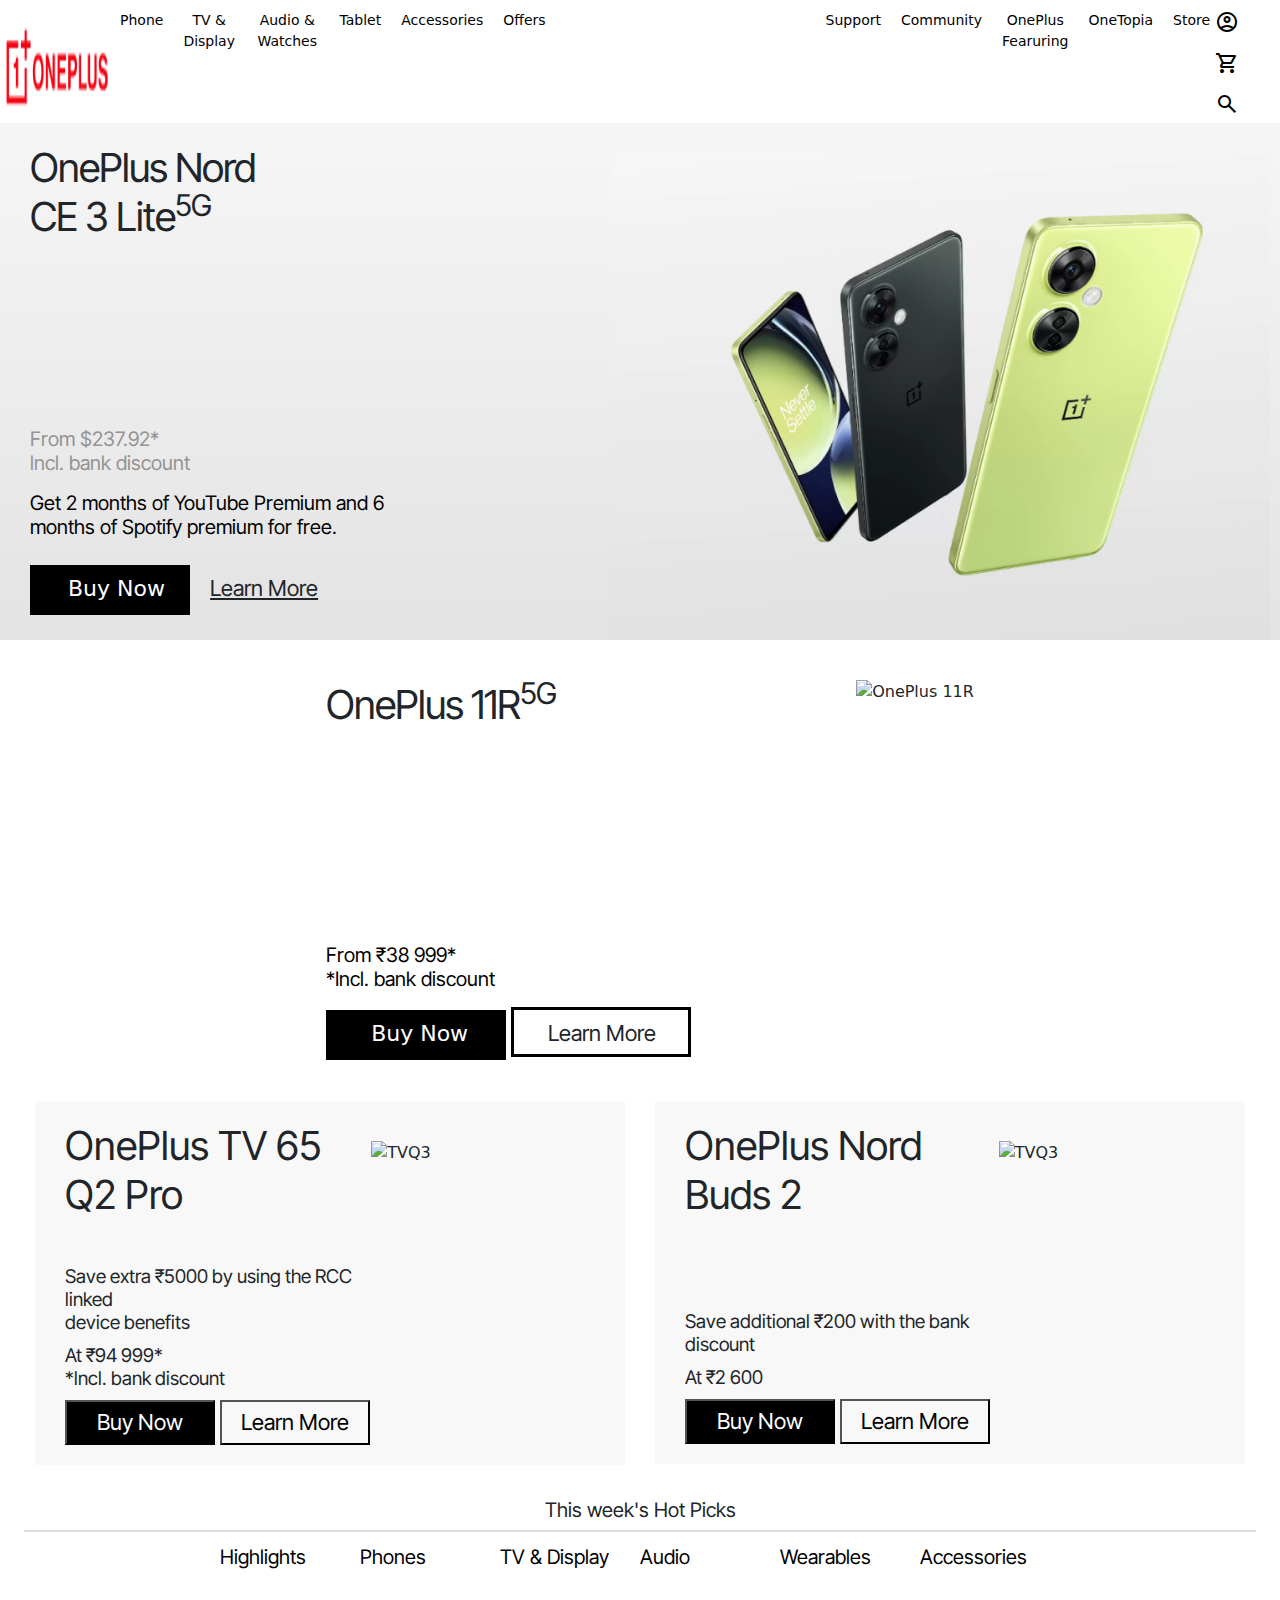
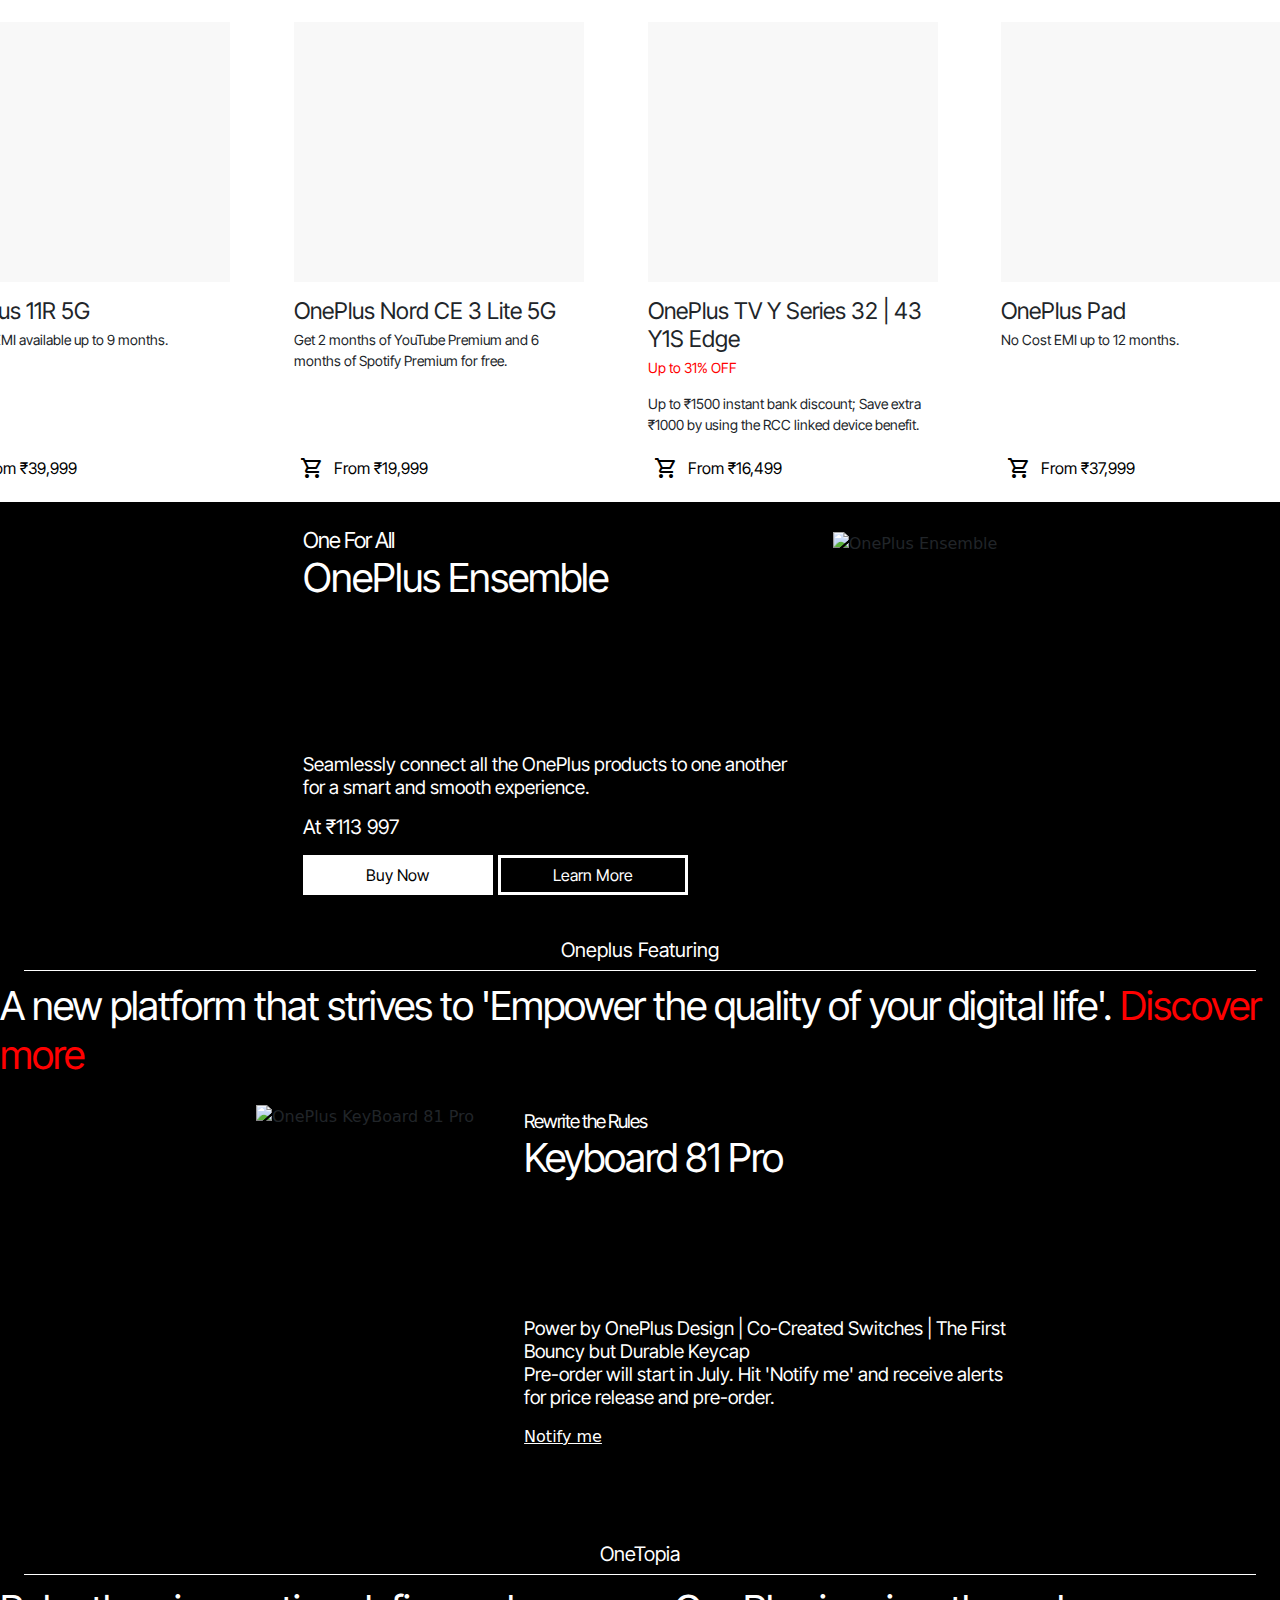
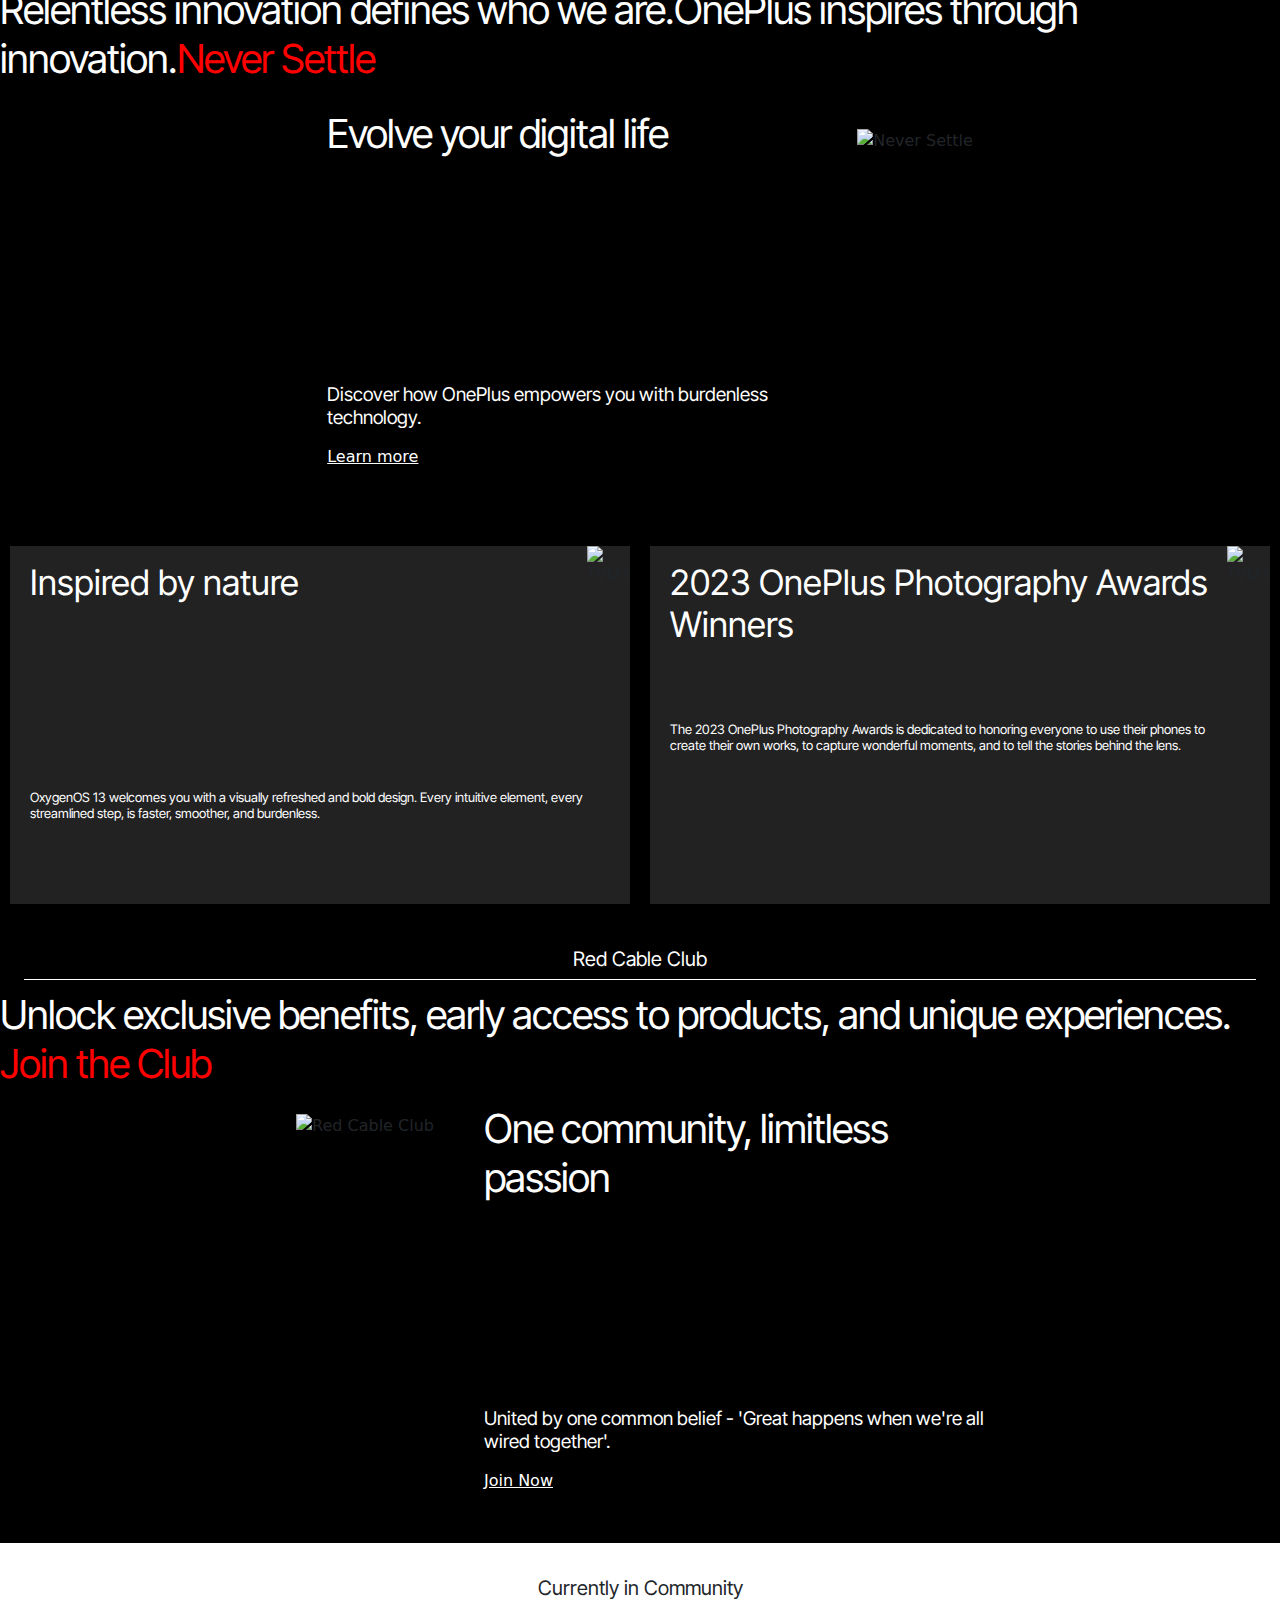
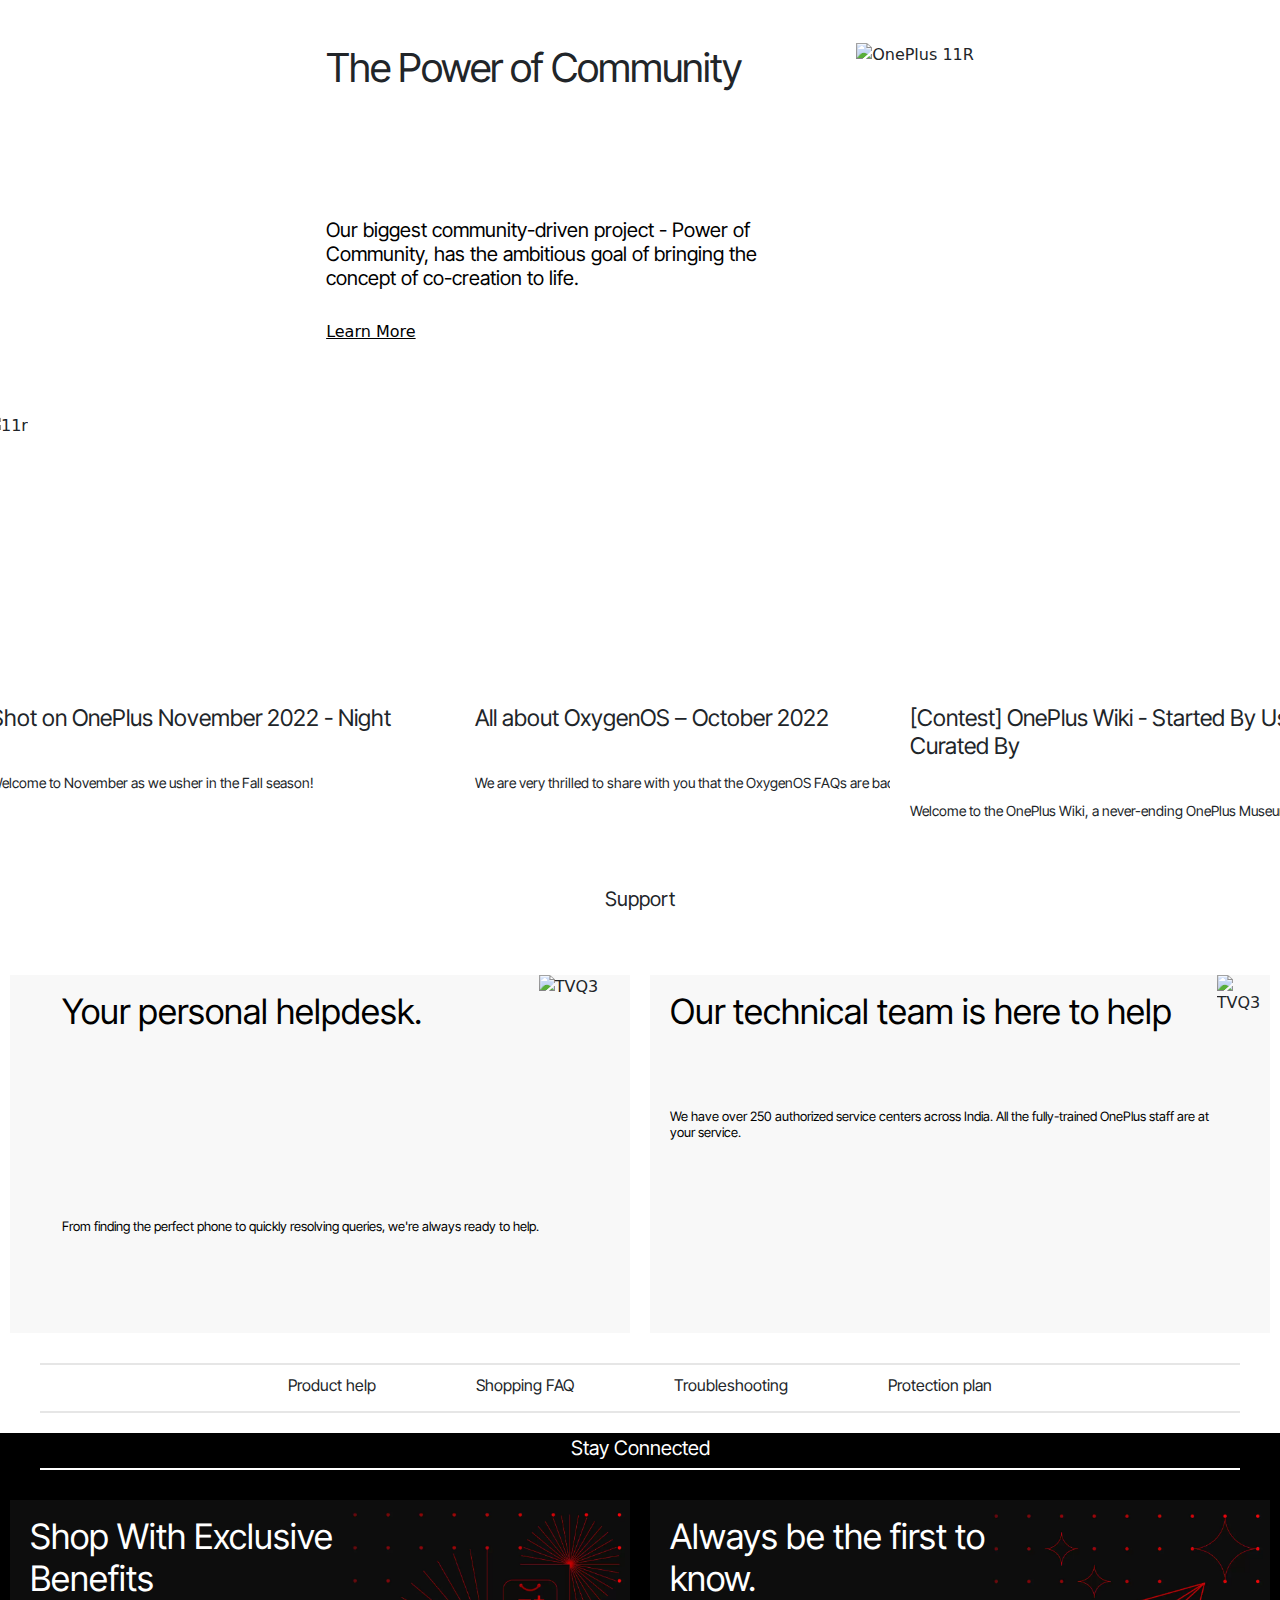
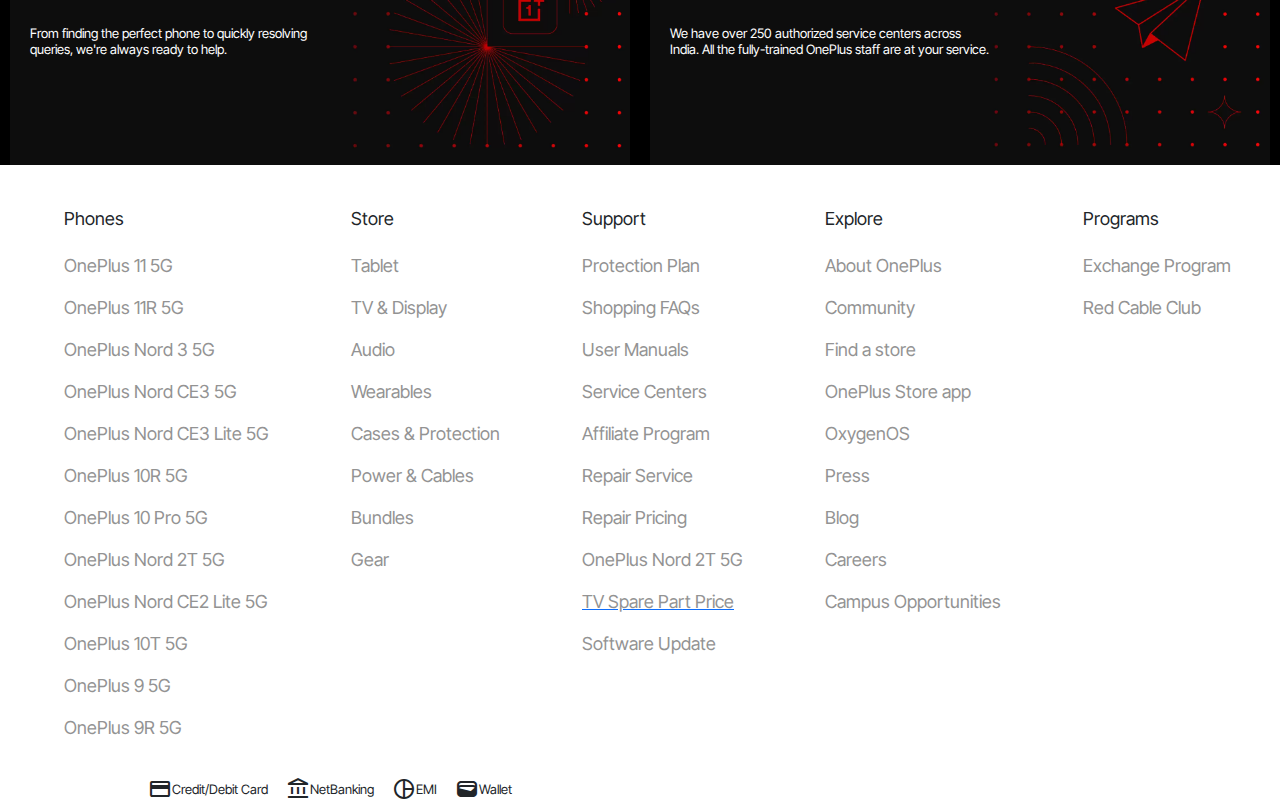
==== commit 6d3ba787: "Linked and made responsive" ====
--- a/index.html
+++ b/index.html
@@ -733,7 +733,9 @@
             <li class="content">Repair Service</li>
             <li class="content">Repair Pricing</li>
             <li class="content">OnePlus Nord 2T 5G</li>
-            <li class="content">TV Spare Part Price</li>
+            <a href="Assets/Page 2/index.html" target="_blank"
+              ><li class="content">TV Spare Part Price</li></a
+            >
             <li class="content">Software Update</li>
           </ul>
         </div>
